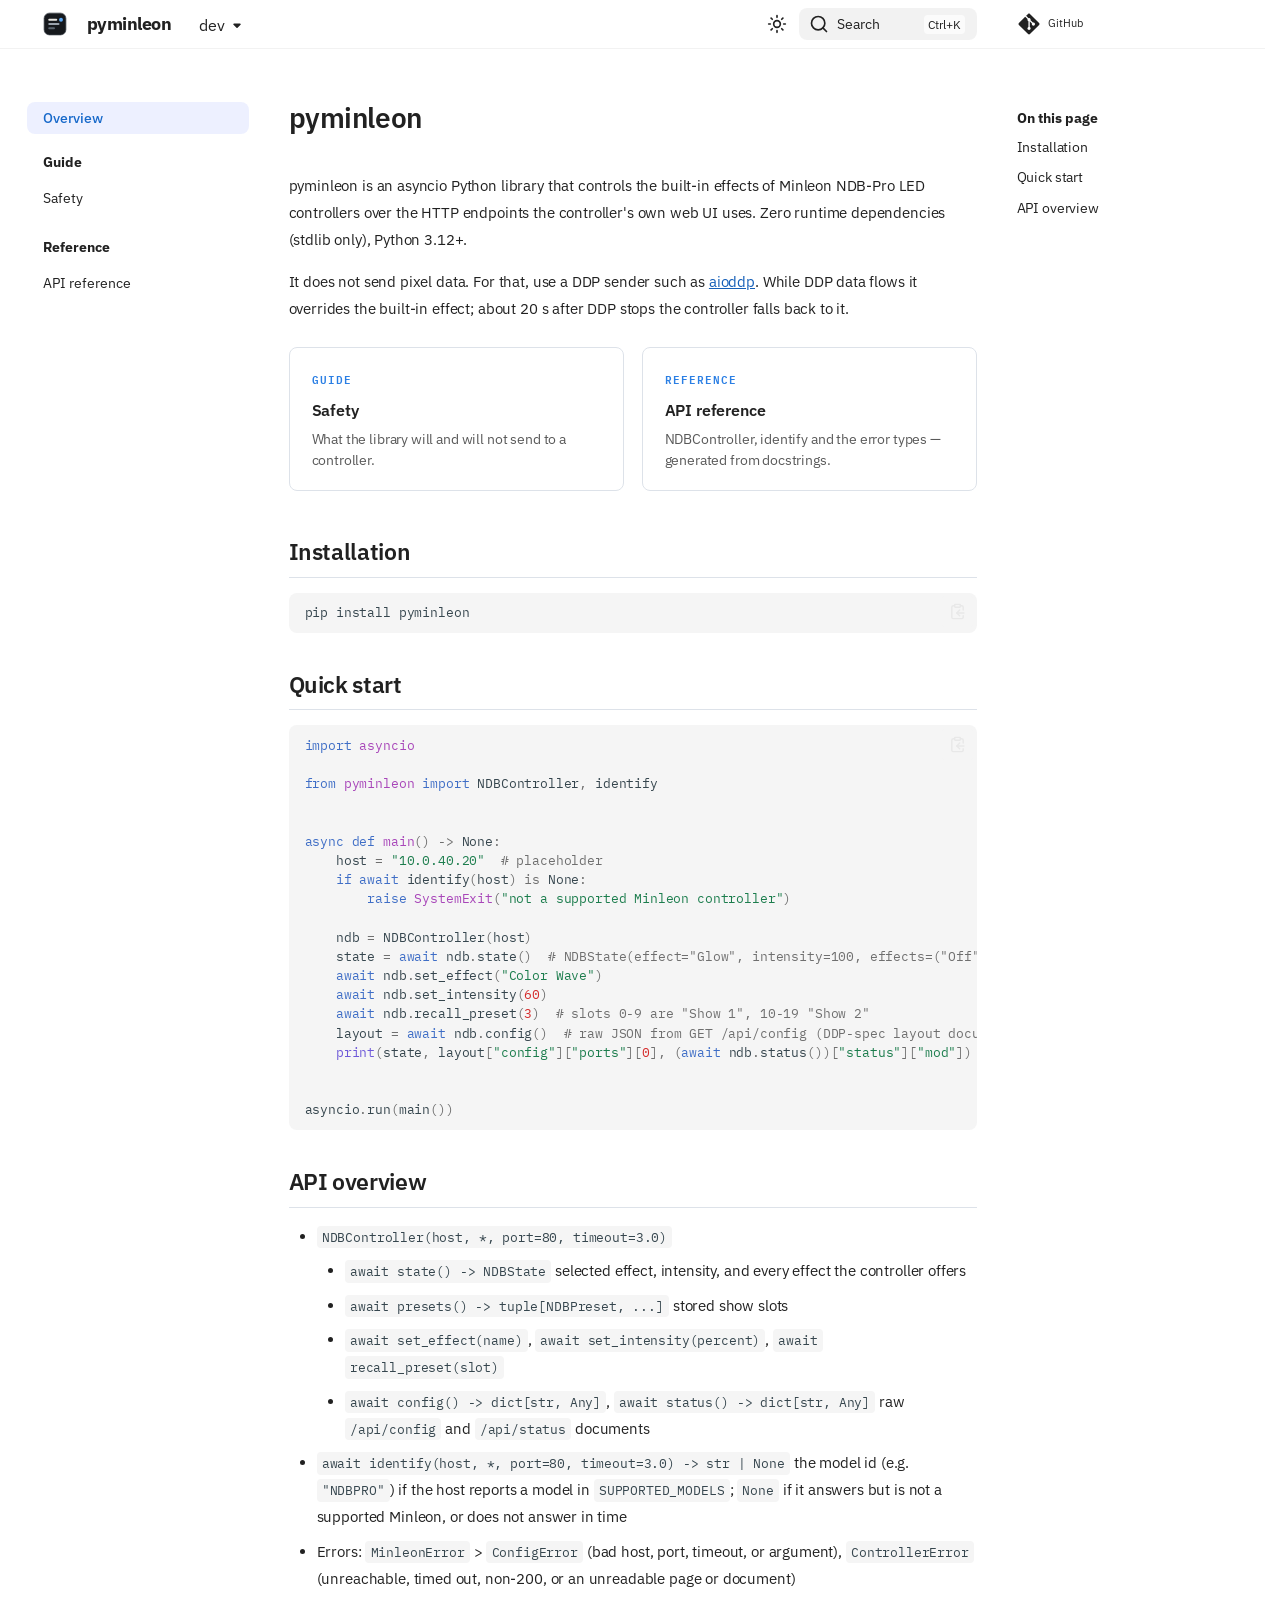
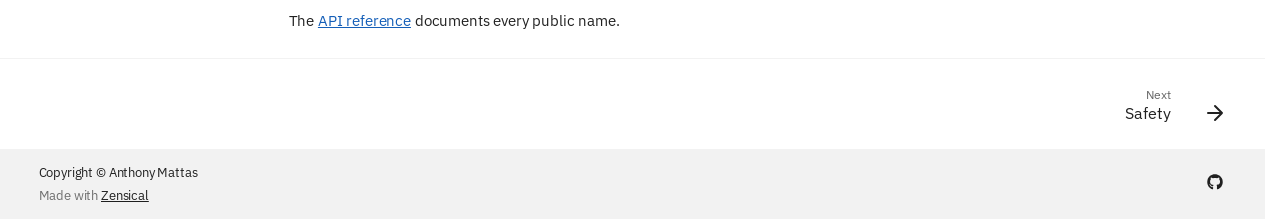
==== dev/index.html @ 01fb4b55 "Deployed e980dff to dev with Zensical 0.0.50 and mike 2.2.0+zensical-0.1.0" ====
<!doctype html>
<html lang="en" class="no-js">
  <head>
    
      <meta charset="utf-8">
      <meta name="viewport" content="width=device-width,initial-scale=1">
      
        <meta name="description" content="Asyncio control of Minleon NDB-Pro LED controllers built-in effects over HTTP">
      
      
        <meta name="author" content="Anthony Mattas">
      
      
        <link rel="canonical" href="https://amattas.github.io/pyminleon/dev/">
      
      
      
        <link rel="next" href="./guide/safety/">
      
      
        
      
      
      <link rel="icon" href="./assets/favicon.svg">
      <meta name="generator" content="zensical-0.0.50">
    
    
      
        <title>pyminleon - pyminleon</title>
      
    
    
      
        
      
      <link rel="stylesheet" href="./assets/stylesheets/modern/main.62c9b9cc.min.css">
      
        
          
        
        <link rel="stylesheet" href="./assets/stylesheets/modern/palette.dfe2e883.min.css">
      
      


    
    
      
    
    
      
    
    
      <link rel="stylesheet" href="./stylesheets/extra.css">
    
    <script>__md_scope=new URL(".",location),__md_scope.pathname.endsWith("/")||(__md_scope=new URL(__md_scope.pathname+"/",location)),__md_hash=e=>[...e].reduce(((e,t)=>(e<<5)-e+t.charCodeAt(0)),0),__md_get=(e,t=localStorage,_=__md_scope)=>JSON.parse(t.getItem(_.pathname+"."+e)),__md_set=(e,t,_=localStorage,a=__md_scope)=>{try{_.setItem(a.pathname+"."+e,JSON.stringify(t))}catch(e){}},document.documentElement.setAttribute("data-platform",navigator.platform)</script>
    
      

    
    
  </head>
  
  
    
    
      
    
    
    
    
    <body dir="ltr" data-md-color-scheme="default" data-md-color-primary="custom" data-md-color-accent="custom">
  
    
    <input class="md-toggle" data-md-toggle="drawer" type="checkbox" id="__drawer" autocomplete="off">
    <input class="md-toggle" data-md-toggle="search" type="checkbox" id="__search" autocomplete="off">
    <label class="md-overlay" for="__drawer" aria-label="Navigation"></label>
    <div data-md-component="skip">
      
        
        <a href="#pyminleon" class="md-skip">
          Skip to content
        </a>
      
    </div>
    <div data-md-component="announce">
      
    </div>
    
      <div data-md-color-scheme="default" data-md-component="outdated" hidden>
        
      </div>
    
    
      

  

<header class="md-header md-header--shadow" data-md-component="header">
  <nav class="md-header__inner md-grid" aria-label="Header">
    <a href="" title="pyminleon" class="md-header__button md-logo" aria-label="pyminleon" data-md-component="logo">
      
  <img src="./assets/logo.svg" alt="pyminleon">

    </a>
    <label class="md-header__button md-icon" for="__drawer" aria-label="Navigation">
      
      <svg xmlns="http://www.w3.org/2000/svg" fill="none" stroke="currentColor" stroke-linecap="round" stroke-linejoin="round" stroke-width="2" class="lucide lucide-menu" viewBox="0 0 24 24"><path d="M4 5h16M4 12h16M4 19h16"/></svg>
    </label>
    <div class="md-header__title" data-md-component="header-title">
      <div class="md-header__ellipsis">
        <div class="md-header__topic">
          <span class="md-ellipsis">
            pyminleon
          </span>
        </div>
        <div class="md-header__topic" data-md-component="header-topic">
          <span class="md-ellipsis">
            
              pyminleon
            
          </span>
        </div>
      </div>
    </div>
    
      
        <form class="md-header__option" data-md-component="palette">
  
    
    
    
    <input class="md-option" data-md-color-media="(prefers-color-scheme: light)" data-md-color-scheme="default" data-md-color-primary="custom" data-md-color-accent="custom"  aria-label="Switch to dark mode"  type="radio" name="__palette" id="__palette_0">
    
      <label class="md-header__button md-icon" title="Switch to dark mode" for="__palette_1" hidden>
        <svg xmlns="http://www.w3.org/2000/svg" fill="none" stroke="currentColor" stroke-linecap="round" stroke-linejoin="round" stroke-width="2" class="lucide lucide-sun" viewBox="0 0 24 24"><circle cx="12" cy="12" r="4"/><path d="M12 2v2M12 20v2M4.93 4.93l1.41 1.41M17.66 17.66l1.41 1.41M2 12h2M20 12h2M6.34 17.66l-1.41 1.41M19.07 4.93l-1.41 1.41"/></svg>
      </label>
    
  
    
    
    
    <input class="md-option" data-md-color-media="(prefers-color-scheme: dark)" data-md-color-scheme="slate" data-md-color-primary="custom" data-md-color-accent="custom"  aria-label="Switch to light mode"  type="radio" name="__palette" id="__palette_1">
    
      <label class="md-header__button md-icon" title="Switch to light mode" for="__palette_0" hidden>
        <svg xmlns="http://www.w3.org/2000/svg" fill="none" stroke="currentColor" stroke-linecap="round" stroke-linejoin="round" stroke-width="2" class="lucide lucide-moon" viewBox="0 0 24 24"><path d="M20.985 12.486a9 9 0 1 1-9.473-9.472c.405-.022.617.46.402.803a6 6 0 0 0 8.268 8.268c.344-.215.825-.004.803.401"/></svg>
      </label>
    
  
</form>
      
    
    
      <script>var palette=__md_get("__palette");if(palette&&palette.color){if("(prefers-color-scheme)"===palette.color.media){var media=matchMedia("(prefers-color-scheme: light)"),input=document.querySelector(media.matches?"[data-md-color-media='(prefers-color-scheme: light)']":"[data-md-color-media='(prefers-color-scheme: dark)']");palette.color.media=input.getAttribute("data-md-color-media"),palette.color.scheme=input.getAttribute("data-md-color-scheme"),palette.color.primary=input.getAttribute("data-md-color-primary"),palette.color.accent=input.getAttribute("data-md-color-accent")}for(var[key,value]of Object.entries(palette.color))document.body.setAttribute("data-md-color-"+key,value)}</script>
    
    
    
      
      
        <label class="md-header__button md-icon" for="__search" aria-label="Search">
          
          <svg xmlns="http://www.w3.org/2000/svg" fill="none" stroke="currentColor" stroke-linecap="round" stroke-linejoin="round" stroke-width="2" class="lucide lucide-search" viewBox="0 0 24 24"><path d="m21 21-4.34-4.34"/><circle cx="11" cy="11" r="8"/></svg>
        </label>
        <div class="md-search" data-md-component="search" role="dialog" aria-label="Search">
  <button type="button" class="md-search__button">
    Search
  </button>
</div>
      
    
    <div class="md-header__source">
      
        <a href="https://github.com/amattas/pyminleon" title="Go to repository" class="md-source" data-md-component="source">
  <div class="md-source__icon md-icon">
    
    <svg xmlns="http://www.w3.org/2000/svg" viewBox="0 0 448 512"><!--! Font Awesome Free 7.2.0 by @fontawesome - https://fontawesome.com License - https://fontawesome.com/license/free (Icons: CC BY 4.0, Fonts: SIL OFL 1.1, Code: MIT License) Copyright 2026 Fonticons, Inc.--><path fill="currentColor" d="M439.6 236.1 244 40.5c-5.4-5.5-12.8-8.5-20.4-8.5s-15 3-20.4 8.4L162.5 81l51.5 51.5c27.1-9.1 52.7 16.8 43.4 43.7l49.7 49.7c34.2-11.8 61.2 31 35.5 56.7-26.5 26.5-70.2-2.9-56-37.3L240.3 199v121.9c25.3 12.5 22.3 41.8 9.1 55-6.4 6.4-15.2 10.1-24.3 10.1s-17.8-3.6-24.3-10.1c-17.6-17.6-11.1-46.9 11.2-56v-123c-20.8-8.5-24.6-30.7-18.6-45L142.6 101 8.5 235.1C3 240.6 0 247.9 0 255.5s3 15 8.5 20.4l195.6 195.7c5.4 5.4 12.7 8.4 20.4 8.4s15-3 20.4-8.4l194.7-194.7c5.4-5.4 8.4-12.8 8.4-20.4s-3-15-8.4-20.4"/></svg>
  </div>
  <div class="md-source__repository">
    GitHub
  </div>
</a>
      
    </div>
  </nav>
  
</header>
    
    <div class="md-container" data-md-component="container">
      
      
        
          
        
      
      <main class="md-main" data-md-component="main">
        <div class="md-main__inner md-grid">
          
            
              
              <div class="md-sidebar md-sidebar--primary" data-md-component="sidebar" data-md-type="navigation" >
                <div class="md-sidebar__scrollwrap">
                  <div class="md-sidebar__inner">
                    



<nav class="md-nav md-nav--primary" aria-label="Navigation" data-md-level="0">
  <label class="md-nav__title" for="__drawer">
    <a href="" title="pyminleon" class="md-nav__button md-logo" aria-label="pyminleon" data-md-component="logo">
      
  <img src="./assets/logo.svg" alt="pyminleon">

    </a>
    pyminleon
  </label>
  
    <div class="md-nav__source">
      <a href="https://github.com/amattas/pyminleon" title="Go to repository" class="md-source" data-md-component="source">
  <div class="md-source__icon md-icon">
    
    <svg xmlns="http://www.w3.org/2000/svg" viewBox="0 0 448 512"><!--! Font Awesome Free 7.2.0 by @fontawesome - https://fontawesome.com License - https://fontawesome.com/license/free (Icons: CC BY 4.0, Fonts: SIL OFL 1.1, Code: MIT License) Copyright 2026 Fonticons, Inc.--><path fill="currentColor" d="M439.6 236.1 244 40.5c-5.4-5.5-12.8-8.5-20.4-8.5s-15 3-20.4 8.4L162.5 81l51.5 51.5c27.1-9.1 52.7 16.8 43.4 43.7l49.7 49.7c34.2-11.8 61.2 31 35.5 56.7-26.5 26.5-70.2-2.9-56-37.3L240.3 199v121.9c25.3 12.5 22.3 41.8 9.1 55-6.4 6.4-15.2 10.1-24.3 10.1s-17.8-3.6-24.3-10.1c-17.6-17.6-11.1-46.9 11.2-56v-123c-20.8-8.5-24.6-30.7-18.6-45L142.6 101 8.5 235.1C3 240.6 0 247.9 0 255.5s3 15 8.5 20.4l195.6 195.7c5.4 5.4 12.7 8.4 20.4 8.4s15-3 20.4-8.4l194.7-194.7c5.4-5.4 8.4-12.8 8.4-20.4s-3-15-8.4-20.4"/></svg>
  </div>
  <div class="md-source__repository">
    GitHub
  </div>
</a>
    </div>
  
  <ul class="md-nav__list" data-md-scrollfix>
    
      
      
  
  
    
  
  
  
    <li class="md-nav__item md-nav__item--active">
      
      
      
      
        
      
      
        <label class="md-nav__link md-nav__link--active" for="__toc">
          
  
  
  <span class="md-ellipsis">
    
  
  Overview

    
  </span>
  
  

          <span class="md-nav__icon md-icon"></span>
        </label>
      
      <a href="" class="md-nav__link md-nav__link--active">
        
  
  
  <span class="md-ellipsis">
    
  
  Overview

    
  </span>
  
  

      </a>
      
        


<nav class="md-nav md-nav--secondary" aria-label="On this page">
  
  
  
    
  
  
    <label class="md-nav__title" for="__toc">
      <span class="md-nav__icon md-icon"></span>
      On this page
    </label>
    <ul class="md-nav__list" data-md-component="toc" data-md-scrollfix>
      
        <li class="md-nav__item">
  <a href="#installation" class="md-nav__link">
    <span class="md-ellipsis">
      <span class="md-typeset">
        Installation
      </span>
    </span>
  </a>
  
</li>
      
        <li class="md-nav__item">
  <a href="#quick-start" class="md-nav__link">
    <span class="md-ellipsis">
      <span class="md-typeset">
        Quick start
      </span>
    </span>
  </a>
  
</li>
      
        <li class="md-nav__item">
  <a href="#api-overview" class="md-nav__link">
    <span class="md-ellipsis">
      <span class="md-typeset">
        API overview
      </span>
    </span>
  </a>
  
</li>
      
    </ul>
  
</nav>
      
    </li>
  

    
      
      
  
  
  
  
    
    
      
        
      
    
    
    
      
        
        
      
    
    
    <li class="md-nav__item md-nav__item--section md-nav__item--nested">
      
        
        
        <input class="md-nav__toggle md-toggle " type="checkbox" id="__nav_2" >
        
          
          <label class="md-nav__link" for="__nav_2" id="__nav_2_label" tabindex="">
            
  
  
  <span class="md-ellipsis">
    
  
  Guide

    
  </span>
  
  

            <span class="md-nav__icon md-icon"></span>
          </label>
        
        <nav class="md-nav" data-md-level="1" aria-labelledby="__nav_2_label" aria-expanded="false">
          <label class="md-nav__title" for="__nav_2">
            <span class="md-nav__icon md-icon"></span>
            
  
  Guide

          </label>
          <ul class="md-nav__list" data-md-scrollfix>
            
              
                
  
  
  
  
    <li class="md-nav__item">
      <a href="./guide/safety/" class="md-nav__link">
        
  
  
  <span class="md-ellipsis">
    
  
  Safety

    
  </span>
  
  

      </a>
    </li>
  

              
            
          </ul>
        </nav>
      
    </li>
  

    
      
      
  
  
  
  
    
    
      
        
      
    
    
    
      
        
        
      
    
    
    <li class="md-nav__item md-nav__item--section md-nav__item--nested">
      
        
        
        <input class="md-nav__toggle md-toggle " type="checkbox" id="__nav_3" >
        
          
          <label class="md-nav__link" for="__nav_3" id="__nav_3_label" tabindex="">
            
  
  
  <span class="md-ellipsis">
    
  
  Reference

    
  </span>
  
  

            <span class="md-nav__icon md-icon"></span>
          </label>
        
        <nav class="md-nav" data-md-level="1" aria-labelledby="__nav_3_label" aria-expanded="false">
          <label class="md-nav__title" for="__nav_3">
            <span class="md-nav__icon md-icon"></span>
            
  
  Reference

          </label>
          <ul class="md-nav__list" data-md-scrollfix>
            
              
                
  
  
  
  
    <li class="md-nav__item">
      <a href="./api/reference/" class="md-nav__link">
        
  
  
  <span class="md-ellipsis">
    
  
  API reference

    
  </span>
  
  

      </a>
    </li>
  

              
            
          </ul>
        </nav>
      
    </li>
  

    
  </ul>
</nav>
                  </div>
                </div>
              </div>
            
            
              
              <div class="md-sidebar md-sidebar--secondary" data-md-component="sidebar" data-md-type="toc" >
                <div class="md-sidebar__scrollwrap">
                  
                    
                    
                    
                      
                    
                    
                      <input class="md-nav__toggle md-toggle" type="checkbox" id="__toc">
                      <div class="md-sidebar-button__wrapper">
                        <label class="md-sidebar-button" for="__toc"></label>
                      </div>
                    
                  
                  <div class="md-sidebar__inner">
                    


<nav class="md-nav md-nav--secondary" aria-label="On this page">
  
  
  
    
  
  
    <label class="md-nav__title" for="__toc">
      <span class="md-nav__icon md-icon"></span>
      On this page
    </label>
    <ul class="md-nav__list" data-md-component="toc" data-md-scrollfix>
      
        <li class="md-nav__item">
  <a href="#installation" class="md-nav__link">
    <span class="md-ellipsis">
      <span class="md-typeset">
        Installation
      </span>
    </span>
  </a>
  
</li>
      
        <li class="md-nav__item">
  <a href="#quick-start" class="md-nav__link">
    <span class="md-ellipsis">
      <span class="md-typeset">
        Quick start
      </span>
    </span>
  </a>
  
</li>
      
        <li class="md-nav__item">
  <a href="#api-overview" class="md-nav__link">
    <span class="md-ellipsis">
      <span class="md-typeset">
        API overview
      </span>
    </span>
  </a>
  
</li>
      
    </ul>
  
</nav>
                  </div>
                </div>
              </div>
            
          
          
            <div class="md-content" data-md-component="content">
              
                



  


              
              <article class="md-content__inner md-typeset">
                
                  
  
  


<h1 id="pyminleon">pyminleon<a class="headerlink" href="#pyminleon" title="Permanent link">&para;</a></h1>
<p>pyminleon is an asyncio Python library that controls the built-in effects of
Minleon NDB-Pro LED controllers over the HTTP endpoints the controller's own web
UI uses. Zero runtime dependencies (stdlib only), Python 3.12+.</p>
<p>It does not send pixel data. For that, use a DDP sender such as
<a href="https://amattas.github.io/aioddp/">aioddp</a>. While DDP data flows it overrides the
built-in effect; about 20 s after DDP stops the controller falls back to it.</p>
<div class="pd-cards">
  <a class="pd-card" href="guide/safety/">
    <span class="pd-card-kicker">Guide</span>
    <span class="pd-card-title">Safety</span>
    <span class="pd-card-desc">What the library will and will not send to a controller.</span>
  </a>
  <a class="pd-card" href="api/reference/">
    <span class="pd-card-kicker">Reference</span>
    <span class="pd-card-title">API reference</span>
    <span class="pd-card-desc">NDBController, identify and the error types — generated from docstrings.</span>
  </a>
</div>

<h2 id="installation">Installation<a class="headerlink" href="#installation" title="Permanent link">&para;</a></h2>
<div class="language-bash highlight"><pre><span></span><code><span id="__span-0-1"><a id="__codelineno-0-1" name="__codelineno-0-1" href="#__codelineno-0-1"></a>pip<span class="w"> </span>install<span class="w"> </span>pyminleon
</span></code></pre></div>
<h2 id="quick-start">Quick start<a class="headerlink" href="#quick-start" title="Permanent link">&para;</a></h2>
<div class="language-python highlight"><pre><span></span><code><span id="__span-1-1"><a id="__codelineno-1-1" name="__codelineno-1-1" href="#__codelineno-1-1"></a><span class="kn">import</span><span class="w"> </span><span class="nn">asyncio</span>
</span><span id="__span-1-2"><a id="__codelineno-1-2" name="__codelineno-1-2" href="#__codelineno-1-2"></a>
</span><span id="__span-1-3"><a id="__codelineno-1-3" name="__codelineno-1-3" href="#__codelineno-1-3"></a><span class="kn">from</span><span class="w"> </span><span class="nn">pyminleon</span><span class="w"> </span><span class="kn">import</span> <span class="n">NDBController</span><span class="p">,</span> <span class="n">identify</span>
</span><span id="__span-1-4"><a id="__codelineno-1-4" name="__codelineno-1-4" href="#__codelineno-1-4"></a>
</span><span id="__span-1-5"><a id="__codelineno-1-5" name="__codelineno-1-5" href="#__codelineno-1-5"></a>
</span><span id="__span-1-6"><a id="__codelineno-1-6" name="__codelineno-1-6" href="#__codelineno-1-6"></a><span class="k">async</span> <span class="k">def</span><span class="w"> </span><span class="nf">main</span><span class="p">()</span> <span class="o">-&gt;</span> <span class="kc">None</span><span class="p">:</span>
</span><span id="__span-1-7"><a id="__codelineno-1-7" name="__codelineno-1-7" href="#__codelineno-1-7"></a>    <span class="n">host</span> <span class="o">=</span> <span class="s2">"10.0.40.20"</span>  <span class="c1"># placeholder</span>
</span><span id="__span-1-8"><a id="__codelineno-1-8" name="__codelineno-1-8" href="#__codelineno-1-8"></a>    <span class="k">if</span> <span class="k">await</span> <span class="n">identify</span><span class="p">(</span><span class="n">host</span><span class="p">)</span> <span class="ow">is</span> <span class="kc">None</span><span class="p">:</span>
</span><span id="__span-1-9"><a id="__codelineno-1-9" name="__codelineno-1-9" href="#__codelineno-1-9"></a>        <span class="k">raise</span> <span class="ne">SystemExit</span><span class="p">(</span><span class="s2">"not a supported Minleon controller"</span><span class="p">)</span>
</span><span id="__span-1-10"><a id="__codelineno-1-10" name="__codelineno-1-10" href="#__codelineno-1-10"></a>
</span><span id="__span-1-11"><a id="__codelineno-1-11" name="__codelineno-1-11" href="#__codelineno-1-11"></a>    <span class="n">ndb</span> <span class="o">=</span> <span class="n">NDBController</span><span class="p">(</span><span class="n">host</span><span class="p">)</span>
</span><span id="__span-1-12"><a id="__codelineno-1-12" name="__codelineno-1-12" href="#__codelineno-1-12"></a>    <span class="n">state</span> <span class="o">=</span> <span class="k">await</span> <span class="n">ndb</span><span class="o">.</span><span class="n">state</span><span class="p">()</span>  <span class="c1"># NDBState(effect="Glow", intensity=100, effects=("Off", ..., "Worms"))</span>
</span><span id="__span-1-13"><a id="__codelineno-1-13" name="__codelineno-1-13" href="#__codelineno-1-13"></a>    <span class="k">await</span> <span class="n">ndb</span><span class="o">.</span><span class="n">set_effect</span><span class="p">(</span><span class="s2">"Color Wave"</span><span class="p">)</span>
</span><span id="__span-1-14"><a id="__codelineno-1-14" name="__codelineno-1-14" href="#__codelineno-1-14"></a>    <span class="k">await</span> <span class="n">ndb</span><span class="o">.</span><span class="n">set_intensity</span><span class="p">(</span><span class="mi">60</span><span class="p">)</span>
</span><span id="__span-1-15"><a id="__codelineno-1-15" name="__codelineno-1-15" href="#__codelineno-1-15"></a>    <span class="k">await</span> <span class="n">ndb</span><span class="o">.</span><span class="n">recall_preset</span><span class="p">(</span><span class="mi">3</span><span class="p">)</span>  <span class="c1"># slots 0-9 are "Show 1", 10-19 "Show 2"</span>
</span><span id="__span-1-16"><a id="__codelineno-1-16" name="__codelineno-1-16" href="#__codelineno-1-16"></a>    <span class="n">layout</span> <span class="o">=</span> <span class="k">await</span> <span class="n">ndb</span><span class="o">.</span><span class="n">config</span><span class="p">()</span>  <span class="c1"># raw JSON from GET /api/config (DDP-spec layout document)</span>
</span><span id="__span-1-17"><a id="__codelineno-1-17" name="__codelineno-1-17" href="#__codelineno-1-17"></a>    <span class="nb">print</span><span class="p">(</span><span class="n">state</span><span class="p">,</span> <span class="n">layout</span><span class="p">[</span><span class="s2">"config"</span><span class="p">][</span><span class="s2">"ports"</span><span class="p">][</span><span class="mi">0</span><span class="p">],</span> <span class="p">(</span><span class="k">await</span> <span class="n">ndb</span><span class="o">.</span><span class="n">status</span><span class="p">())[</span><span class="s2">"status"</span><span class="p">][</span><span class="s2">"mod"</span><span class="p">])</span>
</span><span id="__span-1-18"><a id="__codelineno-1-18" name="__codelineno-1-18" href="#__codelineno-1-18"></a>
</span><span id="__span-1-19"><a id="__codelineno-1-19" name="__codelineno-1-19" href="#__codelineno-1-19"></a>
</span><span id="__span-1-20"><a id="__codelineno-1-20" name="__codelineno-1-20" href="#__codelineno-1-20"></a><span class="n">asyncio</span><span class="o">.</span><span class="n">run</span><span class="p">(</span><span class="n">main</span><span class="p">())</span>
</span></code></pre></div>
<h2 id="api-overview">API overview<a class="headerlink" href="#api-overview" title="Permanent link">&para;</a></h2>
<ul>
<li><code>NDBController(host, *, port=80, timeout=3.0)</code><ul>
<li><code>await state() -&gt; NDBState</code> selected effect, intensity, and every effect the controller offers</li>
<li><code>await presets() -&gt; tuple[NDBPreset, ...]</code> stored show slots</li>
<li><code>await set_effect(name)</code>, <code>await set_intensity(percent)</code>, <code>await recall_preset(slot)</code></li>
<li><code>await config() -&gt; dict[str, Any]</code>, <code>await status() -&gt; dict[str, Any]</code> raw <code>/api/config</code> and <code>/api/status</code> documents</li>
</ul>
</li>
<li><code>await identify(host, *, port=80, timeout=3.0) -&gt; str | None</code> the model id (e.g. <code>"NDBPRO"</code>) if the host reports a
  model in <code>SUPPORTED_MODELS</code>; <code>None</code> if it answers but is not a supported Minleon, or does not answer in time</li>
<li>Errors: <code>MinleonError</code> &gt; <code>ConfigError</code> (bad host, port, timeout, or argument), <code>ControllerError</code> (unreachable,
  timed out, non-200, or an unreadable page or document)</li>
</ul>
<p>The <a href="api/reference/">API reference</a> documents every public name.</p>














                
              </article>
            </div>
          
          
<script>var target=document.getElementById(location.hash.slice(1));target&&target.name&&(target.checked=target.name.startsWith("__tabbed_"))</script>
        </div>
        
          <button type="button" class="md-top md-icon" data-md-component="top" hidden>
  
  <svg xmlns="http://www.w3.org/2000/svg" fill="none" stroke="currentColor" stroke-linecap="round" stroke-linejoin="round" stroke-width="2" class="lucide lucide-circle-arrow-up" viewBox="0 0 24 24"><circle cx="12" cy="12" r="10"/><path d="m16 12-4-4-4 4M12 16V8"/></svg>
  Back to top
</button>
        
      </main>
      
        <footer class="md-footer">
  
    
      
      <nav class="md-footer__inner md-grid" aria-label="Footer" >
        
        
          
          <a href="./guide/safety/" class="md-footer__link md-footer__link--next" aria-label="Next: Safety">
            <div class="md-footer__title">
              <span class="md-footer__direction">
                Next
              </span>
              <div class="md-ellipsis">
                Safety
              </div>
            </div>
            <div class="md-footer__button md-icon">
              
              <svg xmlns="http://www.w3.org/2000/svg" fill="none" stroke="currentColor" stroke-linecap="round" stroke-linejoin="round" stroke-width="2" class="lucide lucide-arrow-right" viewBox="0 0 24 24"><path d="M5 12h14M12 5l7 7-7 7"/></svg>
            </div>
          </a>
        
      </nav>
    
  
  <div class="md-footer-meta md-typeset">
    <div class="md-footer-meta__inner md-grid">
      <div class="md-copyright">
  
    <div class="md-copyright__highlight">
      Copyright &copy; Anthony Mattas
    </div>
  
  
    Made with
    <a href="https://zensical.org/" target="_blank" rel="noopener">
      Zensical
    </a>
  
</div>
      
        
<div class="md-social">
  
    
    
    
    
      
      
    
    <a href="https://github.com/amattas/pyminleon" target="_blank" rel="noopener" title="github.com" class="md-social__link">
      <svg xmlns="http://www.w3.org/2000/svg" viewBox="0 0 512 512"><!--! Font Awesome Free 7.2.0 by @fontawesome - https://fontawesome.com License - https://fontawesome.com/license/free (Icons: CC BY 4.0, Fonts: SIL OFL 1.1, Code: MIT License) Copyright 2026 Fonticons, Inc.--><path fill="currentColor" d="M173.9 397.4c0 2-2.3 3.6-5.2 3.6-3.3.3-5.6-1.3-5.6-3.6 0-2 2.3-3.6 5.2-3.6 3-.3 5.6 1.3 5.6 3.6m-31.1-4.5c-.7 2 1.3 4.3 4.3 4.9 2.6 1 5.6 0 6.2-2s-1.3-4.3-4.3-5.2c-2.6-.7-5.5.3-6.2 2.3m44.2-1.7c-2.9.7-4.9 2.6-4.6 4.9.3 2 2.9 3.3 5.9 2.6 2.9-.7 4.9-2.6 4.6-4.6-.3-1.9-3-3.2-5.9-2.9M252.8 8C114.1 8 8 113.3 8 252c0 110.9 69.8 205.8 169.5 239.2 12.8 2.3 17.3-5.6 17.3-12.1 0-6.2-.3-40.4-.3-61.4 0 0-70 15-84.7-29.8 0 0-11.4-29.1-27.8-36.6 0 0-22.9-15.7 1.6-15.4 0 0 24.9 2 38.6 25.8 21.9 38.6 58.6 27.5 72.9 20.9 2.3-16 8.8-27.1 16-33.7-55.9-6.2-112.3-14.3-112.3-110.5 0-27.5 7.6-41.3 23.6-58.9-2.6-6.5-11.1-33.3 2.6-67.9 20.9-6.5 69 27 69 27 20-5.6 41.5-8.5 62.8-8.5s42.8 2.9 62.8 8.5c0 0 48.1-33.6 69-27 13.7 34.7 5.2 61.4 2.6 67.9 16 17.7 25.8 31.5 25.8 58.9 0 96.5-58.9 104.2-114.8 110.5 9.2 7.9 17 22.9 17 46.4 0 33.7-.3 75.4-.3 83.6 0 6.5 4.6 14.4 17.3 12.1C436.2 457.8 504 362.9 504 252 504 113.3 391.5 8 252.8 8M105.2 352.9c-1.3 1-1 3.3.7 5.2 1.6 1.6 3.9 2.3 5.2 1 1.3-1 1-3.3-.7-5.2-1.6-1.6-3.9-2.3-5.2-1m-10.8-8.1c-.7 1.3.3 2.9 2.3 3.9 1.6 1 3.6.7 4.3-.7.7-1.3-.3-2.9-2.3-3.9-2-.6-3.6-.3-4.3.7m32.4 35.6c-1.6 1.3-1 4.3 1.3 6.2 2.3 2.3 5.2 2.6 6.5 1 1.3-1.3.7-4.3-1.3-6.2-2.2-2.3-5.2-2.6-6.5-1m-11.4-14.7c-1.6 1-1.6 3.6 0 5.9s4.3 3.3 5.6 2.3c1.6-1.3 1.6-3.9 0-6.2-1.4-2.3-4-3.3-5.6-2"/></svg>
    </a>
  
</div>
      
    </div>
  </div>
</footer>
      
    </div>
    <div class="md-dialog" data-md-component="dialog">
      <div class="md-dialog__inner md-typeset"></div>
    </div>
    
    
    
      
      
      <script id="__config" type="application/json">{"annotate":null,"base":".","features":["content.code.annotate","content.code.copy","content.footnote.tooltips","content.tooltips","navigation.footer","navigation.indexes","navigation.instant","navigation.instant.prefetch","navigation.path","navigation.sections","navigation.top","navigation.tracking","search.highlight"],"search":"./assets/javascripts/workers/search.b6b7e04f.min.js","tags":null,"translations":{"clipboard.copied":"Copied to clipboard","clipboard.copy":"Copy to clipboard","search.result.more.one":"1 more on this page","search.result.more.other":"# more on this page","search.result.none":"No matching documents","search.result.one":"1 matching document","search.result.other":"# matching documents","search.result.placeholder":"Type to start searching","search.result.term.missing":"Missing","select.version":"Select version"},"version":{"alias":true,"default":"latest","provider":"mike"}}</script>
    
    
      <script src="./assets/javascripts/bundle.d7f30b55.min.js"></script>
      
    
  </body>
</html>
---- dev/assets/stylesheets/modern/main.62c9b9cc.min.css ----
@charset "UTF-8";html{-webkit-text-size-adjust:none;-moz-text-size-adjust:none;text-size-adjust:none;box-sizing:border-box}*,:after,:before{box-sizing:inherit}@media (prefers-reduced-motion){*,:after,:before{transition:none!important}}body{margin:0}a,button,input,label{-webkit-tap-highlight-color:transparent}a{color:inherit;text-decoration:none}hr{border:0;box-sizing:initial;display:block;height:.05rem;overflow:visible;padding:0}small{font-size:80%}sub,sup{line-height:1em}img{border-style:none}table{border-collapse:initial;border-spacing:0}td,th{font-weight:400;vertical-align:top}button{background:#0000;border:0;font-family:inherit;font-size:inherit;margin:0;padding:0}input{border:0;outline:none}:root{--md-primary-fg-color:#4051b5;--md-primary-fg-color--light:#5d6cc0;--md-primary-fg-color--dark:#303fa1;--md-primary-bg-color:#fff;--md-primary-bg-color--light:#ffffffb3;--md-accent-fg-color:#526cfe;--md-accent-fg-color--transparent:#526cfe1a;--md-accent-bg-color:#fff;--md-accent-bg-color--light:#ffffffb3}[data-md-color-scheme=default]{color-scheme:light}[data-md-color-scheme=default] img[src$="#gh-dark-mode-only"],[data-md-color-scheme=default] img[src$="#only-dark"]{display:none}:root,[data-md-color-scheme=default]{--md-hue:225deg;--md-default-fg-color:#000000de;--md-default-fg-color--light:#0000008c;--md-default-fg-color--lighter:#00000052;--md-default-fg-color--lightest:#0000000d;--md-default-bg-color:#fff;--md-default-bg-color--light:#ffffffb3;--md-default-bg-color--lighter:#ffffff4d;--md-default-bg-color--lightest:#ffffff1f;--md-code-fg-color:#36464e;--md-code-bg-color:#f5f5f5;--md-code-bg-color--light:#f5f5f5b3;--md-code-bg-color--lighter:#f5f5f54d;--md-code-hl-color:#4287ff;--md-code-hl-color--light:#4287ff1a;--md-code-hl-number-color:#d52a2a;--md-code-hl-special-color:#db1457;--md-code-hl-function-color:#a846b9;--md-code-hl-constant-color:#6e59d9;--md-code-hl-keyword-color:#3f6ec6;--md-code-hl-string-color:#1c7d4d;--md-code-hl-name-color:var(--md-code-fg-color);--md-code-hl-operator-color:var(--md-default-fg-color--light);--md-code-hl-punctuation-color:var(--md-default-fg-color--light);--md-code-hl-comment-color:var(--md-default-fg-color--light);--md-code-hl-generic-color:var(--md-default-fg-color--light);--md-code-hl-variable-color:var(--md-default-fg-color--light);--md-typeset-color:var(--md-default-fg-color);--md-typeset-a-color:var(--md-primary-fg-color);--md-typeset-del-color:#f5503d26;--md-typeset-ins-color:#0bd57026;--md-typeset-kbd-color:#fafafa;--md-typeset-kbd-accent-color:#fff;--md-typeset-kbd-border-color:#b8b8b8;--md-typeset-mark-color:#ffff0080;--md-typeset-table-color:#0000001f;--md-typeset-table-color--light:rgba(0,0,0,.035);--md-admonition-fg-color:var(--md-default-fg-color);--md-admonition-bg-color:var(--md-default-bg-color);--md-warning-fg-color:#000000de;--md-warning-bg-color:#ff9;--md-shadow-z1:0 0.2rem 0.5rem #0000000d,0 0 0.05rem #0000001a;--md-shadow-z2:0 0.2rem 0.5rem #0000001a,0 0 0.05rem #00000040;--md-shadow-z3:0 0.2rem 0.5rem #0003,0 0 0.05rem #00000059;--color-foreground:0 0 0;--color-background:255 255 255;--color-background-subtle:240 240 240;--color-backdrop:255 255 255}.md-icon svg{fill:currentcolor;display:block;height:1.2rem;width:1.2rem}.md-icon svg.lucide{fill:#0000;stroke:currentcolor}body{-webkit-font-smoothing:antialiased;-moz-osx-font-smoothing:grayscale;--md-text-font-family:var(--md-text-font,_),-apple-system,BlinkMacSystemFont,Helvetica,Arial,sans-serif;--md-code-font-family:var(--md-code-font,_),SFMono-Regular,Consolas,Menlo,monospace}aside,body,input{font-feature-settings:"kern","liga";color:var(--md-typeset-color);font-family:var(--md-text-font-family)}code,kbd,pre{font-feature-settings:"kern";font-family:var(--md-code-font-family)}:root{--md-typeset-table-sort-icon:url('data:image/svg+xml;charset=utf-8,<svg xmlns="http://www.w3.org/2000/svg" fill="none" stroke="currentColor" stroke-linecap="round" stroke-linejoin="round" stroke-width="2" class="lucide lucide-arrow-down-up" viewBox="0 0 24 24"><path d="m3 16 4 4 4-4m-4 4V4m14 4-4-4-4 4m4-4v16"/></svg>');--md-typeset-table-sort-icon--asc:url('data:image/svg+xml;charset=utf-8,<svg xmlns="http://www.w3.org/2000/svg" fill="none" stroke="currentColor" stroke-linecap="round" stroke-linejoin="round" stroke-width="2" class="lucide lucide-arrow-down-narrow-wide" viewBox="0 0 24 24"><path d="m3 16 4 4 4-4m-4 4V4m4 0h4m-4 4h7m-7 4h10"/></svg>');--md-typeset-table-sort-icon--desc:url('data:image/svg+xml;charset=utf-8,<svg xmlns="http://www.w3.org/2000/svg" fill="none" stroke="currentColor" stroke-linecap="round" stroke-linejoin="round" stroke-width="2" class="lucide lucide-arrow-up-narrow-wide" viewBox="0 0 24 24"><path d="m3 8 4-4 4 4M7 4v16m4-8h4m-4 4h7m-7 4h10"/></svg>');--md-typeset-preview-icon:url('data:image/svg+xml;charset=utf-8,<svg xmlns="http://www.w3.org/2000/svg" fill="none" stroke="currentColor" stroke-linecap="round" stroke-linejoin="round" stroke-width="2" class="lucide lucide-mouse-pointer-2" viewBox="0 0 24 24"><path d="M4.037 4.688a.495.495 0 0 1 .651-.651l16 6.5a.5.5 0 0 1-.063.947l-6.124 1.58a2 2 0 0 0-1.438 1.435l-1.579 6.126a.5.5 0 0 1-.947.063z"/></svg>')}.md-typeset{-webkit-print-color-adjust:exact;color-adjust:exact;font-size:.75rem;letter-spacing:-.01em;line-height:1.8;overflow-wrap:break-word}@media print{.md-typeset{font-size:.68rem}}.md-typeset blockquote,.md-typeset dl,.md-typeset figure,.md-typeset ol,.md-typeset pre,.md-typeset ul{margin-bottom:1em;margin-top:1em}.md-typeset h1{color:var(--md-default-fg-color);font-size:1.875em;line-height:1.3;margin:0 0 1.25em}.md-typeset h1,.md-typeset h2{font-weight:700;letter-spacing:-.025em}.md-typeset h2{font-size:1.5em;line-height:1.4;margin:1.6em 0 .64em}.md-typeset h3{font-size:1.25em;font-weight:700;letter-spacing:-.01em;line-height:1.5;margin:1.6em 0 .8em}.md-typeset h2+h3{margin-top:.8em}.md-typeset h4{font-weight:700;letter-spacing:-.01em;margin:1em 0}.md-typeset h5,.md-typeset h6{color:var(--md-default-fg-color--light);font-size:.8em;font-weight:700;letter-spacing:-.01em;margin:1.25em 0}.md-typeset h5{text-transform:uppercase}.md-typeset h5 code{text-transform:none}.md-typeset hr{border-bottom:.05rem solid var(--md-default-fg-color--lightest);display:flow-root;margin:1.5em 0}.md-typeset a{color:var(--md-typeset-a-color);text-decoration:underline;word-break:break-word}.md-typeset a,.md-typeset a:before{transition:color 125ms}.md-typeset a:focus,.md-typeset a:hover{color:var(--md-accent-fg-color)}.md-typeset a:focus code,.md-typeset a:hover code{background-color:var(--md-accent-fg-color--transparent);color:var(--md-accent-fg-color)}.md-typeset a code{color:var(--md-typeset-a-color)}.md-typeset a.focus-visible{outline-color:var(--md-accent-fg-color);outline-offset:.2rem}.md-typeset code,.md-typeset kbd,.md-typeset pre{color:var(--md-code-fg-color);direction:ltr;font-variant-ligatures:none;transition:background-color 125ms}@media print{.md-typeset code,.md-typeset kbd,.md-typeset pre{white-space:pre-wrap}}.md-typeset code{background-color:var(--md-code-bg-color);border-radius:.2rem;-webkit-box-decoration-break:clone;box-decoration-break:clone;font-size:.8533333333em;padding:.2em .4em;transition:color 125ms,background-color 125ms;word-break:break-word}.md-typeset code:not(.focus-visible){-webkit-tap-highlight-color:transparent;outline:none}.md-typeset pre{display:flow-root;line-height:1.5;position:relative}.md-typeset pre>code{border-radius:.4rem;-webkit-box-decoration-break:slice;box-decoration-break:slice;box-shadow:none;display:block;margin:0;outline-color:var(--md-accent-fg-color);overflow:auto;padding:.8203125em 1.25em;scrollbar-color:var(--md-default-fg-color--lighter) #0000;scrollbar-width:thin;touch-action:auto;word-break:normal}.md-typeset pre>code:hover{scrollbar-color:var(--md-accent-fg-color) #0000}.md-typeset pre>code::-webkit-scrollbar{height:.2rem;width:.2rem}.md-typeset pre>code::-webkit-scrollbar-thumb{background-color:var(--md-default-fg-color--lighter)}.md-typeset pre>code::-webkit-scrollbar-thumb:hover{background-color:var(--md-accent-fg-color)}.md-typeset kbd{border-radius:.2rem;box-shadow:0 0 0 .05rem var(--md-typeset-kbd-border-color),0 .15rem 0 var(--md-typeset-kbd-border-color);color:var(--md-default-fg-color);display:inline-block;font-size:.75em;padding:0 .6666666667em;vertical-align:text-top;word-break:break-word}.md-typeset mark{background-color:var(--md-typeset-mark-color);-webkit-box-decoration-break:clone;box-decoration-break:clone;color:inherit;word-break:break-word}.md-typeset abbr{border-bottom:.05rem dotted var(--md-default-fg-color--light);cursor:help;text-decoration:none}.md-typeset [data-preview]{position:relative}[dir=ltr] .md-typeset [data-preview]:after{margin-left:.125em}[dir=rtl] .md-typeset [data-preview]:after{margin-right:.125em}.md-typeset [data-preview]:after{background-color:currentcolor;content:"";display:inline-block;height:.8em;-webkit-mask-image:var(--md-typeset-preview-icon);mask-image:var(--md-typeset-preview-icon);-webkit-mask-repeat:no-repeat;mask-repeat:no-repeat;-webkit-mask-size:contain;mask-size:contain;transition:background-color 125ms;vertical-align:text-top;width:.8em}.md-typeset small{opacity:.75}[dir=ltr] .md-typeset sub,[dir=ltr] .md-typeset sup{margin-left:.078125em}[dir=rtl] .md-typeset sub,[dir=rtl] .md-typeset sup{margin-right:.078125em}[dir=ltr] .md-typeset blockquote{padding-left:.6rem}[dir=rtl] .md-typeset blockquote{padding-right:.6rem}[dir=ltr] .md-typeset blockquote{border-left:.2rem solid var(--md-default-fg-color--lighter)}[dir=rtl] .md-typeset blockquote{border-right:.2rem solid var(--md-default-fg-color--lighter)}.md-typeset blockquote{color:var(--md-default-fg-color--light);margin-left:0;margin-right:0}.md-typeset ul{list-style-type:disc}.md-typeset ul[type]{list-style-type:revert-layer}[dir=ltr] .md-typeset ol,[dir=ltr] .md-typeset ul{margin-left:.625em}[dir=rtl] .md-typeset ol,[dir=rtl] .md-typeset ul{margin-right:.625em}.md-typeset ol,.md-typeset ul{padding:0}.md-typeset ol:not([hidden]),.md-typeset ul:not([hidden]){display:flow-root}.md-typeset ol ol,.md-typeset ul ol{list-style-type:lower-alpha}.md-typeset ol ol ol,.md-typeset ul ol ol{list-style-type:lower-roman}.md-typeset ol ol ol ol,.md-typeset ul ol ol ol{list-style-type:upper-alpha}.md-typeset ol ol ol ol ol,.md-typeset ul ol ol ol ol{list-style-type:upper-roman}.md-typeset ol[type],.md-typeset ul[type]{list-style-type:revert-layer}[dir=ltr] .md-typeset ol li,[dir=ltr] .md-typeset ul li{margin-left:1.25em}[dir=rtl] .md-typeset ol li,[dir=rtl] .md-typeset ul li{margin-right:1.25em}.md-typeset ol li,.md-typeset ul li{margin-bottom:.5em}.md-typeset ol li blockquote,.md-typeset ol li p,.md-typeset ul li blockquote,.md-typeset ul li p{margin:.5em 0}.md-typeset ol li:last-child,.md-typeset ul li:last-child{margin-bottom:0}[dir=ltr] .md-typeset ol li ol,[dir=ltr] .md-typeset ol li ul,[dir=ltr] .md-typeset ul li ol,[dir=ltr] .md-typeset ul li ul{margin-left:.625em}[dir=rtl] .md-typeset ol li ol,[dir=rtl] .md-typeset ol li ul,[dir=rtl] .md-typeset ul li ol,[dir=rtl] .md-typeset ul li ul{margin-right:.625em}.md-typeset ol li ol,.md-typeset ol li ul,.md-typeset ul li ol,.md-typeset ul li ul{margin-bottom:.5em;margin-top:.5em}[dir=ltr] .md-typeset dd{margin-left:1.875em}[dir=rtl] .md-typeset dd{margin-right:1.875em}.md-typeset dd{margin-bottom:1.5em;margin-top:1em}.md-typeset img,.md-typeset svg,.md-typeset video{height:auto;max-width:100%}.md-typeset img[align=left]{margin:1em 1em 1em 0}.md-typeset img[align=right]{margin:1em 0 1em 1em}.md-typeset img[align]:only-child{margin-top:0}.md-typeset figure{display:flow-root;margin:1em auto;max-width:100%;text-align:center;width:fit-content}.md-typeset figure img{display:block;margin:0 auto}.md-typeset figcaption{font-style:italic;margin:1em auto;max-width:24rem}.md-typeset iframe{max-width:100%}.md-typeset table:not([class]){background-color:var(--md-default-bg-color);border:.05rem solid var(--md-typeset-table-color);border-radius:.1rem;display:inline-block;font-size:.64rem;max-width:100%;overflow:auto;touch-action:auto}@media print{.md-typeset table:not([class]){display:table}}.md-typeset table:not([class])+*{margin-top:1.5em}.md-typeset table:not([class]) td>:first-child,.md-typeset table:not([class]) th>:first-child{margin-top:0}.md-typeset table:not([class]) td>:last-child,.md-typeset table:not([class]) th>:last-child{margin-bottom:0}.md-typeset table:not([class]) td:not([align]),.md-typeset table:not([class]) th:not([align]){text-align:left}[dir=rtl] .md-typeset table:not([class]) td:not([align]),[dir=rtl] .md-typeset table:not([class]) th:not([align]){text-align:right}.md-typeset table:not([class]) th{font-weight:700;min-width:5rem;padding:.9375em 1.25em;vertical-align:top}.md-typeset table:not([class]) td{border-top:.05rem solid var(--md-typeset-table-color);padding:.9375em 1.25em;vertical-align:top}.md-typeset table:not([class]) tbody tr{transition:background-color 125ms}.md-typeset table:not([class]) tbody tr:hover{background-color:var(--md-typeset-table-color--light);box-shadow:0 .05rem 0 var(--md-default-bg-color) inset}.md-typeset table:not([class]) a{word-break:normal}.md-typeset table th[role=columnheader]{cursor:pointer}[dir=ltr] .md-typeset table th[role=columnheader]:after{margin-left:.5em}[dir=rtl] .md-typeset table th[role=columnheader]:after{margin-right:.5em}.md-typeset table th[role=columnheader]:after{content:"";display:inline-block;height:1.2em;-webkit-mask-image:var(--md-typeset-table-sort-icon);mask-image:var(--md-typeset-table-sort-icon);-webkit-mask-repeat:no-repeat;mask-repeat:no-repeat;-webkit-mask-size:contain;mask-size:contain;transition:background-color 125ms;vertical-align:text-bottom;width:1.2em}.md-typeset table th[role=columnheader]:hover:after{background-color:var(--md-default-fg-color--lighter)}.md-typeset table th[role=columnheader][aria-sort=ascending]:after{background-color:var(--md-default-fg-color--light);-webkit-mask-image:var(--md-typeset-table-sort-icon--asc);mask-image:var(--md-typeset-table-sort-icon--asc)}.md-typeset table th[role=columnheader][aria-sort=descending]:after{background-color:var(--md-default-fg-color--light);-webkit-mask-image:var(--md-typeset-table-sort-icon--desc);mask-image:var(--md-typeset-table-sort-icon--desc)}.md-typeset__scrollwrap{margin:1em -.8rem;overflow-x:auto;touch-action:auto}.md-typeset__table{display:inline-block;margin-bottom:.5em;padding:0 .8rem}@media print{.md-typeset__table{display:block}}html .md-typeset__table table{display:table;margin:0;overflow:hidden;width:100%}@media screen and (max-width:44.984375em){.md-content__inner>pre{margin:1em -.8rem}.md-content__inner>pre code{border-radius:0}}.md-banner{background-color:var(--md-accent-fg-color--transparent);color:var(--md-default-fg-color);overflow:auto}@media print{.md-banner{display:none}}.md-banner--warning{background-color:var(--md-warning-bg-color);color:var(--md-warning-fg-color)}.md-banner__inner{font-size:.7rem;margin:.6rem auto;padding:0 .8rem}[dir=ltr] .md-banner__button{float:right}[dir=rtl] .md-banner__button{float:left}.md-banner__button{color:inherit;cursor:pointer;transition:opacity .25s}.no-js .md-banner__button{display:none}.md-banner__button:hover{opacity:.7}html{scrollbar-gutter:stable;font-size:125%;height:100%;overflow-x:hidden}@media screen and (min-width:100em){html{font-size:137.5%}}@media screen and (min-width:125em){html{font-size:150%}}body{background-color:var(--md-default-bg-color);display:flex;flex-direction:column;font-size:.5rem;min-height:100%;position:relative;width:100%}@media print{body{display:block}}@media screen and (max-width:59.984375em){body[data-md-scrolllock]{position:fixed}}.md-grid{margin-left:auto;margin-right:auto;max-width:61rem}.md-container{display:flex;flex-direction:column;flex-grow:1}@media print{.md-container{display:block}}.md-main{flex-grow:1}.md-main__inner{display:flex;height:100%;margin-top:1.5rem}.md-ellipsis{overflow:hidden;text-overflow:ellipsis}.md-toggle{display:none}.md-option{height:0;opacity:0;position:absolute;width:0}.md-option:checked+label:not([hidden]){display:block}.md-option.focus-visible+label{outline-color:var(--md-accent-fg-color);outline-style:auto}.md-skip{background-color:var(--md-default-fg-color);border-radius:.1rem;color:var(--md-default-bg-color);font-size:.64rem;margin:.5rem;opacity:0;outline-color:var(--md-accent-fg-color);padding:.3rem .5rem;position:fixed;transform:translateY(.4rem);z-index:-1}.md-skip:focus{opacity:1;transform:translateY(0);transition:transform .25s cubic-bezier(.4,0,.2,1),opacity 175ms 75ms;z-index:10}@page{margin:25mm}:root{--md-clipboard-icon:url('data:image/svg+xml;charset=utf-8,<svg xmlns="http://www.w3.org/2000/svg" fill="none" stroke="currentColor" stroke-linecap="round" stroke-linejoin="round" stroke-width="2" class="lucide lucide-clipboard-copy" viewBox="0 0 24 24"><rect width="8" height="4" x="8" y="2" rx="1" ry="1"/><path d="M8 4H6a2 2 0 0 0-2 2v14a2 2 0 0 0 2 2h12a2 2 0 0 0 2-2v-2M16 4h2a2 2 0 0 1 2 2v4m1 4H11"/><path d="m15 10-4 4 4 4"/></svg>')}.md-clipboard{border-radius:.1rem;color:var(--md-default-fg-color--lightest);cursor:pointer;height:1.5em;outline-color:var(--md-accent-fg-color);outline-offset:.1rem;transition:color .25s;width:1.5em;z-index:1}@media print{.md-clipboard{display:none}}.md-clipboard:not(.focus-visible){-webkit-tap-highlight-color:transparent;outline:none}:hover>.md-clipboard{color:var(--md-default-fg-color--light)}.md-clipboard:focus,.md-clipboard:hover{color:var(--md-accent-fg-color)}.md-clipboard:after{background-color:currentcolor;content:"";display:block;height:1.125em;margin:0 auto;-webkit-mask-image:var(--md-clipboard-icon);mask-image:var(--md-clipboard-icon);-webkit-mask-position:center;mask-position:center;-webkit-mask-repeat:no-repeat;mask-repeat:no-repeat;-webkit-mask-size:contain;mask-size:contain;width:1.125em}.md-clipboard--inline{cursor:pointer}.md-clipboard--inline code{transition:color .25s,background-color .25s}.md-clipboard--inline:focus code,.md-clipboard--inline:hover code{background-color:var(--md-accent-fg-color--transparent);color:var(--md-accent-fg-color)}:root{--md-code-select-icon:url('data:image/svg+xml;charset=utf-8,<svg xmlns="http://www.w3.org/2000/svg" fill="none" stroke="currentColor" stroke-linecap="round" stroke-linejoin="round" stroke-width="2" class="lucide lucide-scan" viewBox="0 0 24 24"><path d="M3 7V5a2 2 0 0 1 2-2h2m10 0h2a2 2 0 0 1 2 2v2m0 10v2a2 2 0 0 1-2 2h-2M7 21H5a2 2 0 0 1-2-2v-2"/></svg>');--md-code-copy-icon:url('data:image/svg+xml;charset=utf-8,<svg xmlns="http://www.w3.org/2000/svg" fill="none" stroke="currentColor" stroke-linecap="round" stroke-linejoin="round" stroke-width="2" class="lucide lucide-clipboard-copy" viewBox="0 0 24 24"><rect width="8" height="4" x="8" y="2" rx="1" ry="1"/><path d="M8 4H6a2 2 0 0 0-2 2v14a2 2 0 0 0 2 2h12a2 2 0 0 0 2-2v-2M16 4h2a2 2 0 0 1 2 2v4m1 4H11"/><path d="m15 10-4 4 4 4"/></svg>')}.md-typeset .md-code__content{display:grid}.md-code__nav{background-color:var(--md-code-bg-color--lighter);border-radius:.1rem;display:flex;gap:.2rem;padding:.2rem;position:absolute;right:.25em;top:.25em;transition:background-color .25s;z-index:1}:hover>.md-code__nav{background-color:var(--md-code-bg-color--light)}.md-code__button{color:var(--md-default-fg-color--lightest);cursor:pointer;display:block;height:1.5em;outline-color:var(--md-accent-fg-color);outline-offset:.1rem;transition:color .25s;width:1.5em}:hover>*>.md-code__button{color:var(--md-default-fg-color--light)}.md-code__button.focus-visible,.md-code__button:hover{color:var(--md-accent-fg-color)}.md-code__button--active{color:var(--md-default-fg-color)!important}.md-code__button:after{background-color:currentcolor;content:"";display:block;height:1.125em;margin:0 auto;-webkit-mask-position:center;mask-position:center;-webkit-mask-repeat:no-repeat;mask-repeat:no-repeat;-webkit-mask-size:contain;mask-size:contain;width:1.125em}.md-code__button[data-md-type=select]:after{-webkit-mask-image:var(--md-code-select-icon);mask-image:var(--md-code-select-icon)}.md-code__button[data-md-type=copy]:after{-webkit-mask-image:var(--md-code-copy-icon);mask-image:var(--md-code-copy-icon)}@keyframes consent{0%{opacity:0;transform:translateY(100%)}to{opacity:1;transform:translateY(0)}}@keyframes overlay{0%{opacity:0}to{opacity:1}}.md-consent__overlay{animation:overlay .35s both;-webkit-backdrop-filter:blur(.2rem);backdrop-filter:blur(.2rem);background-color:var(--md-default-bg-color--light);height:100%;opacity:1;position:fixed;top:0;width:100%;z-index:5}.md-consent__inner{bottom:0;display:flex;justify-content:center;max-height:100%;padding:0;position:fixed;width:100%;z-index:5}.md-consent__form{animation:consent .5s cubic-bezier(.1,.7,.1,1) both;background-color:var(--md-default-bg-color);border:0;border-radius:.8rem;box-shadow:var(--md-shadow-z3);margin:.4rem;overflow:auto;padding-left:1.2rem;padding-right:1.2rem}.md-consent__settings{display:none;margin:1em 0}input:checked+.md-consent__settings{display:block}.md-consent__controls{line-height:1.2;margin-bottom:.8rem}.md-typeset .md-consent__controls .md-button{display:inline}@media screen and (max-width:44.984375em){.md-typeset .md-consent__controls .md-button{display:block;margin-top:.4rem;text-align:center;width:100%}}.md-consent label{cursor:pointer}.md-content{flex-grow:1;min-width:0}.md-content__inner{margin:0 .8rem 1.2rem;padding-top:.7rem}@media screen and (min-width:76.25em){[dir=ltr] .md-sidebar--primary:not([hidden])~.md-content>.md-content__inner{margin-left:1.2rem}[dir=ltr] .md-sidebar--secondary:not([hidden])~.md-content>.md-content__inner,[dir=rtl] .md-sidebar--primary:not([hidden])~.md-content>.md-content__inner{margin-right:1.2rem}[dir=rtl] .md-sidebar--secondary:not([hidden])~.md-content>.md-content__inner{margin-left:1.2rem}}.md-content__inner:before{content:"";display:block;height:.4rem}.md-content__inner>:last-child{margin-bottom:0}[dir=ltr] .md-content__button{float:right}[dir=rtl] .md-content__button{float:left}[dir=ltr] .md-content__button{margin-left:.4rem}[dir=rtl] .md-content__button{margin-right:.4rem}.md-content__button{background-color:var(--md-default-fg-color--lightest);border-radius:.4rem;display:flex;margin-top:.2rem;padding:.3rem}@media print{.md-content__button{display:none}}.md-typeset .md-content__button{color:var(--md-default-fg-color);transition:color .25s,background-color .25s}.md-typeset .md-content__button svg{opacity:.5;transition:opacity .25s}.md-typeset .md-content__button:focus,.md-typeset .md-content__button:hover{background-color:var(--md-accent-fg-color--transparent);color:var(--md-accent-fg-color)}.md-typeset .md-content__button:focus svg,.md-typeset .md-content__button:hover svg{opacity:1}.md-content__button svg{height:.9rem;width:.9rem}[dir=rtl] .md-content__button svg{transform:scaleX(-1)}.md-content__button svg.lucide{fill:#0000;stroke:currentcolor}[dir=ltr] .md-dialog{right:.8rem}[dir=rtl] .md-dialog{left:.8rem}.md-dialog{background-color:var(--md-accent-fg-color);border-radius:1.2rem;bottom:.8rem;box-shadow:var(--md-shadow-z3);min-width:11.1rem;opacity:0;padding:.4rem 1.2rem;pointer-events:none;position:fixed;transform:translateY(100%);transition:transform 0ms .4s,opacity .4s;z-index:4}@media print{.md-dialog{display:none}}.md-dialog--active{opacity:1;pointer-events:auto;transform:translateY(0);transition:transform .4s cubic-bezier(.075,.85,.175,1),opacity .4s}.md-dialog__inner{color:var(--md-default-bg-color);font-size:.7rem}.md-feedback{margin:2em 0 1em;text-align:center}.md-feedback fieldset{border:none;margin:0;padding:0}.md-feedback__title{font-weight:700;margin:1em auto}.md-feedback__inner{position:relative}.md-feedback__list{display:flex;flex-wrap:wrap;place-content:baseline center;position:relative}.md-feedback__list:hover .md-icon:not(:disabled){color:var(--md-default-fg-color--lighter)}:disabled .md-feedback__list{min-height:1.8rem}.md-feedback__icon{color:var(--md-default-fg-color--light);cursor:pointer;flex-shrink:0;margin:0 .1rem;transition:color 125ms}.md-feedback__icon:not(:disabled).md-icon:hover{color:var(--md-accent-fg-color)}.md-feedback__icon:disabled{color:var(--md-default-fg-color--lightest);pointer-events:none}.md-feedback__note{opacity:0;position:relative;transform:translateY(.4rem);transition:transform .4s cubic-bezier(.1,.7,.1,1),opacity .15s}.md-feedback__note>*{margin:0 auto;max-width:16rem}:disabled .md-feedback__note{opacity:1;transform:translateY(0)}@media print{.md-feedback{display:none}}.md-footer{background-color:var(--md-default-bg-color);border-top:.05rem solid var(--md-default-fg-color--lightest);color:var(--md-default-fg-color)}@media print{.md-footer{display:none}}.md-footer__inner{justify-content:space-between;overflow:auto;padding:.2rem}.md-footer__inner:not([hidden]){display:flex}.md-footer__link{align-items:end;display:flex;flex-grow:0.01;margin-bottom:.4rem;margin-top:1rem;max-width:100%;outline-color:var(--md-accent-fg-color);overflow:hidden;transition:opacity .25s}.md-footer__link:focus,.md-footer__link:hover{opacity:.7}[dir=rtl] .md-footer__link svg{transform:scaleX(-1)}@media screen and (max-width:44.984375em){.md-footer__link--prev{flex-shrink:0}.md-footer__link--prev .md-footer__title{display:none}}[dir=ltr] .md-footer__link--next{margin-left:auto}[dir=rtl] .md-footer__link--next{margin-right:auto}.md-footer__link--next{text-align:right}[dir=rtl] .md-footer__link--next{text-align:left}.md-footer__title{flex-grow:1;font-size:.8rem;margin-bottom:.7rem;max-width:calc(100% - 2.4rem);padding:0 1rem;white-space:nowrap}.md-footer__button{margin:.2rem;padding:.4rem}.md-footer__direction{font-size:.6rem;opacity:.7}.md-footer-meta{background-color:var(--md-default-fg-color--lightest)}.md-footer-meta__inner{display:flex;flex-wrap:wrap;justify-content:space-between;padding:.2rem}html .md-footer-meta.md-typeset a:not(:focus,:hover){color:var(--md-default-fg-color)}.md-copyright{color:var(--md-default-fg-color--light);font-size:.64rem;margin:auto .6rem;padding:.4rem 0;width:100%}@media screen and (min-width:45em){.md-copyright{width:auto}}.md-copyright__highlight{color:var(--md-default-fg-color)}.md-social{display:inline-flex;gap:.2rem;margin:0 .4rem;padding:.2rem 0 .6rem}@media screen and (min-width:45em){.md-social{padding:.6rem 0}}.md-social__link{display:inline-block;height:1.6rem;text-align:center;width:1.6rem}.md-social__link:before{line-height:1.9}.md-social__link svg{fill:currentcolor;max-height:.8rem;vertical-align:-25%}.md-social__link svg.lucide{fill:#0000;stroke:currentcolor}.md-typeset .md-button{background-color:var(--md-default-fg-color--lightest);border-radius:1.2rem;color:var(--md-default-fg-color--light);cursor:pointer;display:inline-block;font-size:.875em;font-weight:700;padding:.625em 2em;text-decoration:none;transition:color 125ms,background-color 125ms,opacity 125ms}.md-typeset .md-button.focus-visible{outline-offset:0}.md-typeset .md-button:focus,.md-typeset .md-button:hover{color:var(--md-default-fg-color--light);opacity:.8}.md-typeset .md-button--primary{background-color:var(--md-primary-fg-color);color:var(--md-primary-bg-color)}.md-typeset .md-button--primary:focus,.md-typeset .md-button--primary:hover{color:var(--md-primary-bg-color);opacity:.8}[dir=ltr] .md-typeset .md-input{border-top-left-radius:.1rem}[dir=ltr] .md-typeset .md-input,[dir=rtl] .md-typeset .md-input{border-top-right-radius:.1rem}[dir=rtl] .md-typeset .md-input{border-top-left-radius:.1rem}.md-typeset .md-input{border-bottom:.1rem solid var(--md-default-fg-color--lighter);box-shadow:var(--md-shadow-z1);font-size:.8rem;height:1.8rem;padding:0 .6rem;transition:border .25s,box-shadow .25s}.md-typeset .md-input:focus,.md-typeset .md-input:hover{border-bottom-color:var(--md-accent-fg-color);box-shadow:var(--md-shadow-z2)}.md-typeset .md-input--stretch{width:100%}.md-header{-webkit-backdrop-filter:blur(.4rem);backdrop-filter:blur(.4rem);background-color:var(--md-default-bg-color--light);color:var(--md-default-fg-color);display:block;left:0;position:sticky;right:0;top:0;z-index:4}@media print{.md-header{display:none}}.md-header[hidden]{transform:translateY(-100%);transition:transform .25s cubic-bezier(.8,0,.6,1)}.md-header--shadow{box-shadow:0 .05rem 0 var(--md-default-fg-color--lightest);transition:transform .25s cubic-bezier(.1,.7,.1,1)}.md-header__inner{align-items:center;display:flex;padding:0 .4rem}.md-header__button{color:currentcolor;cursor:pointer;margin:.2rem;outline-color:var(--md-accent-fg-color);padding:.4rem;position:relative;transition:opacity .25s;vertical-align:middle;z-index:1}.md-header__button:hover{opacity:.7}.md-header__button:not([hidden]){display:inline-block}.md-header__button:not(.focus-visible){-webkit-tap-highlight-color:transparent;outline:none}.md-header__button.md-logo{margin:.2rem;padding:.4rem}@media screen and (max-width:76.234375em){.md-header__button.md-logo{display:none}}.md-header__button.md-logo img,.md-header__button.md-logo svg{fill:currentcolor;display:block;height:1.2rem;width:auto}.md-header__button.md-logo img.lucide,.md-header__button.md-logo svg.lucide{fill:#0000;stroke:currentcolor}@media screen and (min-width:60em){.md-header__button[for=__search]{display:none}}.no-js .md-header__button[for=__search]{display:none}[dir=rtl] .md-header__button[for=__search] svg{transform:scaleX(-1)}@media screen and (min-width:76.25em){.md-header__button[for=__drawer]{display:none}}.md-header__topic{display:flex;max-width:100%;position:absolute;transition:transform .4s cubic-bezier(.1,.7,.1,1),opacity .15s;white-space:nowrap}.md-header__topic+.md-header__topic{opacity:0;pointer-events:none;transform:translateX(1.25rem);transition:transform .4s cubic-bezier(1,.7,.1,.1),opacity .15s;z-index:-1}[dir=rtl] .md-header__topic+.md-header__topic{transform:translateX(-1.25rem)}.md-header__topic:first-child{font-weight:700}.md-header__title{flex-grow:1;font-size:.9rem;height:2.4rem;letter-spacing:-.025em;line-height:2.4rem;margin-left:.4rem;margin-right:.4rem}.md-header__title--active .md-header__topic{opacity:0;pointer-events:none;transform:translateX(-1.25rem);transition:transform .4s cubic-bezier(1,.7,.1,.1),opacity .15s;z-index:-1}[dir=rtl] .md-header__title--active .md-header__topic{transform:translateX(1.25rem)}.md-header__title--active .md-header__topic+.md-header__topic{opacity:1;pointer-events:auto;transform:translateX(0);transition:transform .4s cubic-bezier(.1,.7,.1,1),opacity .15s;z-index:0}.md-header__title>.md-header__ellipsis{height:100%;position:relative;width:100%}.md-header__option{display:flex;flex-shrink:0;max-width:100%;white-space:nowrap}.md-header__option>input{bottom:0}.md-header__source{display:none}@media screen and (min-width:60em){[dir=ltr] .md-header__source{margin-left:1rem}[dir=rtl] .md-header__source{margin-right:1rem}.md-header__source{display:block;max-width:11.5rem;width:11.5rem}}@media screen and (min-width:76.25em){[dir=ltr] .md-header__source{margin-left:1.4rem}[dir=rtl] .md-header__source{margin-right:1.4rem}}.md-header .md-icon svg{height:1rem;width:1rem}:root{--md-nav-icon--next:url('data:image/svg+xml;charset=utf-8,<svg xmlns="http://www.w3.org/2000/svg" fill="none" stroke="currentColor" stroke-linecap="round" stroke-linejoin="round" stroke-width="2" class="lucide lucide-chevron-right" viewBox="0 0 24 24"><path d="m9 18 6-6-6-6"/></svg>')}.md-nav{font-size:.7rem;line-height:1.3;transition:max-height .25s cubic-bezier(.86,0,.07,1)}.md-nav .md-nav__title{display:none}.md-nav__list{display:flex;flex-direction:column;gap:.2rem;list-style:none;margin:0;padding:0}[dir=ltr] .md-nav__list .md-nav__list{margin-left:.6rem}[dir=rtl] .md-nav__list .md-nav__list{margin-right:.6rem}.md-nav__item--nested .md-nav__list:after,.md-nav__item--nested .md-nav__list:before{content:" ";display:block;height:0}.md-nav__link{align-items:flex-start;border-radius:.4rem;cursor:pointer;display:flex;gap:.6rem;margin-left:.2rem;margin-right:.2rem;padding:.35rem .8rem;transition:color .25s,background-color .25s}.md-nav__link .md-nav__link{margin:0}.md-nav__link--passed,.md-nav__link--passed code{color:var(--md-default-fg-color--light)}.md-nav__item .md-nav__link--active{font-weight:500}.md-nav--primary .md-nav__item .md-nav__link--active{background:var(--md-accent-fg-color--transparent);color:var(--md-accent-fg-color)}.md-nav__item .md-nav__link--active,.md-nav__item .md-nav__link--active code{color:var(--md-typeset-a-color)}.md-nav__item .md-nav__link--active code svg,.md-nav__item .md-nav__link--active svg{opacity:1}[dir=ltr] .md-nav__item--nested>.md-nav__link:not(.md-nav__container){padding-right:.35rem}[dir=rtl] .md-nav__item--nested>.md-nav__link:not(.md-nav__container){padding-left:.35rem}.md-nav__link .md-ellipsis{flex-grow:1;position:relative}.md-nav__link .md-ellipsis code{word-break:normal}.md-nav__link .md-typeset{font-size:.7rem;line-height:1.3}.md-nav__link svg{fill:currentcolor;flex-shrink:0;height:1.3em;opacity:.5;position:relative;width:1.3em}.md-nav__link svg.lucide{fill:#0000;stroke:currentcolor}.md-nav--primary .md-nav__link[for]:focus:not(.md-nav__link--active),.md-nav--primary .md-nav__link[for]:hover:not(.md-nav__link--active),.md-nav--primary .md-nav__link[href]:focus:not(.md-nav__link--active),.md-nav--primary .md-nav__link[href]:hover:not(.md-nav__link--active){background-color:var(--md-default-fg-color--lightest);color:var(--md-default-fg-color)}.md-nav--secondary .md-nav__link{margin-left:.2rem;margin-right:.2rem;overflow-wrap:normal;padding:.35rem .8rem}.md-nav--secondary .md-nav__link[for]:focus,.md-nav--secondary .md-nav__link[for]:hover,.md-nav--secondary .md-nav__link[href]:focus,.md-nav--secondary .md-nav__link[href]:hover{background-color:initial;color:var(--md-accent-fg-color)}.md-nav__link.focus-visible{outline-color:var(--md-accent-fg-color)}.md-nav--primary .md-nav__link[for=__toc],.md-nav--primary .md-nav__link[for=__toc]~.md-nav{display:none}.md-nav__icon{font-size:.9rem;height:.9rem;width:.9rem}[dir=rtl] .md-nav__icon:after{transform:rotate(180deg)}.md-nav__item--nested .md-nav__icon:after{background-color:currentcolor;content:"";display:block;height:100%;-webkit-mask-image:var(--md-nav-icon--next);mask-image:var(--md-nav-icon--next);-webkit-mask-position:center;mask-position:center;-webkit-mask-repeat:no-repeat;mask-repeat:no-repeat;-webkit-mask-size:contain;mask-size:contain;transition:transform .25s;width:100%}@media screen and (min-width:76.25em){.md-nav__item--nested.md-nav__item--section>.md-nav__link .md-nav__icon:after{display:none}}.md-nav__item--nested .md-nav__toggle:checked~.md-nav__link .md-nav__icon:after,.md-nav__item--nested .md-toggle--indeterminate~.md-nav__link .md-nav__icon:after{transform:rotate(90deg)}.md-nav__container{background:#0000;gap:.2rem;padding:0}.md-nav__container>:first-child{flex-grow:1;min-width:0}.md-nav__container>:nth-child(2){padding:.35rem}@media screen and (min-width:76.25em){.md-nav__item--section>.md-nav__container>:nth-child(2){display:none}}.md-nav__container__icon{flex-shrink:0}.md-nav__toggle~.md-nav{display:grid;grid-template-rows:minmax(.005rem,0fr);opacity:0;transition:grid-template-rows .25s cubic-bezier(.86,0,.07,1),opacity .25s,visibility 0ms .25s;visibility:collapse}.md-nav__toggle~.md-nav>.md-nav__list{overflow:hidden}.md-nav__toggle.md-toggle--indeterminate~.md-nav,.md-nav__toggle:checked~.md-nav{grid-template-rows:minmax(.4rem,1fr);opacity:1;transition:grid-template-rows .25s cubic-bezier(.86,0,.07,1),opacity .15s .1s,visibility 0ms;visibility:visible}.md-nav__toggle.md-toggle--indeterminate~.md-nav{transition:none}.md-nav--secondary{margin-bottom:.1rem;margin-top:.1rem}.md-nav--secondary .md-nav{margin-top:.2rem}.md-nav--secondary .md-nav__title{background:var(--md-default-bg-color);display:flex;font-weight:700;margin-left:.2rem;margin-right:.2rem;padding:.35rem .6rem;position:sticky;top:0;z-index:1}.md-nav--secondary .md-nav__title .md-nav__icon{display:none}.md-nav--secondary .md-nav__link{padding:.2rem .6rem}@media screen and (max-width:76.234375em){.md-nav--primary{margin-bottom:.4rem;margin-left:.2rem;margin-right:.2rem}.md-nav .md-nav__title[for=__drawer]{align-items:center;border-bottom:.05rem solid var(--md-default-fg-color-lightest);display:flex;font-size:.8rem;font-weight:700;gap:.4rem;padding:.8rem}.md-nav .md-nav__title[for=__drawer] .md-logo{height:1.6rem;width:1.6rem}.md-nav .md-nav__title[for=__drawer] .md-logo img,.md-nav .md-nav__title[for=__drawer] .md-logo svg{fill:currentcolor;display:block;height:100%;max-width:100%;object-fit:contain;width:auto}.md-nav .md-nav__title[for=__drawer] .md-logo img.lucide,.md-nav .md-nav__title[for=__drawer] .md-logo svg.lucide{fill:#0000;stroke:currentcolor}}.md-nav__source{border:.05rem solid var(--md-default-fg-color--lightest);border-radius:.4rem;margin:.2rem .2rem .6rem;transition:background-color .25s,border-color .25s}.md-nav__source:focus,.md-nav__source:hover{background-color:var(--md-default-fg-color--lightest);border-color:#0000}[dir=ltr] .md-nav--integrated>.md-nav__list>.md-nav__item--active .md-nav--secondary{margin-left:1.1rem}[dir=rtl] .md-nav--integrated>.md-nav__list>.md-nav__item--active .md-nav--secondary{margin-right:1.1rem}[dir=ltr] .md-nav--integrated>.md-nav__list>.md-nav__item--active .md-nav--secondary{border-left:.05rem solid var(--md-default-fg-color--lightest)}[dir=rtl] .md-nav--integrated>.md-nav__list>.md-nav__item--active .md-nav--secondary{border-right:.05rem solid var(--md-default-fg-color--lightest)}.md-nav--integrated>.md-nav__list>.md-nav__item--active .md-nav--secondary{display:block;margin-bottom:.5em;margin-top:.5em;opacity:1;visibility:visible}.md-nav--integrated>.md-nav__list>.md-nav__item--active .md-nav--secondary .md-nav__link{background:#0000}.md-nav--integrated>.md-nav__list>.md-nav__item--active .md-nav--secondary .md-nav__link--active{font-weight:500}.md-nav--integrated>.md-nav__list>.md-nav__item--active .md-nav--secondary .md-nav__link:focus,.md-nav--integrated>.md-nav__list>.md-nav__item--active .md-nav--secondary .md-nav__link:hover{color:var(--md-accent-fg-color)}.md-nav--integrated>.md-nav__list>.md-nav__item--active .md-nav--secondary>.md-nav__list{margin-left:0;overflow:visible;padding-bottom:0}.md-nav--integrated>.md-nav__list>.md-nav__item--active .md-nav--secondary>.md-nav__title{display:none}@media screen and (min-width:76.25em){.md-nav--primary{margin-bottom:.1rem;margin-top:.1rem}.md-nav__source{display:none}[dir=ltr] .md-nav__list .md-nav__item--section>.md-nav>.md-nav__list{margin-left:0}[dir=rtl] .md-nav__list .md-nav__item--section>.md-nav>.md-nav__list{margin-right:0}.md-nav__item--section>.md-nav__link--active,.md-nav__item--section>.md-nav__link>.md-nav__link--active{font-weight:700}.md-nav__item--section{margin-top:.4rem}.md-nav__item--section:first-child{margin-top:0}.md-nav__item--section:last-child{margin-bottom:0}.md-nav__item--section>.md-nav__link{font-weight:700}.md-nav__item--section>.md-nav__link:not(.md-nav__container){pointer-events:none}.md-nav__item--section>.md-nav{display:block;opacity:1;visibility:visible}.md-nav__item--section>.md-nav>.md-nav__list>.md-nav__item{padding:0}.md-nav--lifted{margin-top:0}.md-nav--lifted>.md-nav__list>.md-nav__item{display:none}.md-nav--lifted>.md-nav__list>.md-nav__item--active{display:block}.md-nav--lifted>.md-nav__list>.md-nav__item--active>.md-nav{margin-top:.1rem}.md-nav--lifted>.md-nav__list>.md-nav__item--active>.md-nav>.md-nav__list:before,.md-nav--lifted>.md-nav__list>.md-nav__item--active>.md-nav__link{display:none}.md-nav--lifted>.md-nav__list>.md-nav__item--active.md-nav__item--section{margin:0}.md-nav--lifted .md-nav[data-md-level="1"]{grid-template-rows:minmax(.4rem,1fr);opacity:1;visibility:visible}}:root{--md-path-icon:url('data:image/svg+xml;charset=utf-8,<svg xmlns="http://www.w3.org/2000/svg" fill="none" stroke="currentColor" stroke-linecap="round" stroke-linejoin="round" stroke-width="2" class="lucide lucide-chevron-right" viewBox="0 0 24 24"><path d="m9 18 6-6-6-6"/></svg>')}.md-path{font-size:.7rem;margin:.4rem .8rem 0;overflow:auto;padding-top:1.2rem}.md-path:not([hidden]){display:block}@media screen and (min-width:76.25em){.md-path{margin:.4rem 1.2rem 0}}.md-path__list{align-items:center;display:flex;gap:.2rem;list-style:none;margin:0;padding:0}.md-path__item:not(:first-child){align-items:center;display:inline-flex;gap:.2rem;white-space:nowrap}.md-path__item:not(:first-child):before{background-color:var(--md-default-fg-color--lighter);content:"";display:inline;height:.6rem;-webkit-mask-image:var(--md-path-icon);mask-image:var(--md-path-icon);width:.6rem}.md-path__link{align-items:center;color:var(--md-default-fg-color--light);display:flex;transition:color .25s}.md-path__link:focus,.md-path__link:hover{color:var(--md-accent-fg-color)}:root{--md-progress-value:0;--md-progress-delay:400ms}.md-progress{background:var(--md-primary-bg-color);height:.075rem;opacity:min(clamp(0,var(--md-progress-value),1),clamp(0,100 - var(--md-progress-value),1));position:fixed;top:0;transform:scaleX(calc(var(--md-progress-value)*1%));transform-origin:left;transition:transform .5s cubic-bezier(.19,1,.22,1),opacity .25s var(--md-progress-delay);width:100%;z-index:4}:root{--md-search-icon:url('data:image/svg+xml;charset=utf-8,<svg xmlns="http://www.w3.org/2000/svg" fill="none" stroke="currentColor" stroke-linecap="round" stroke-linejoin="round" stroke-width="2" class="lucide lucide-search" viewBox="0 0 24 24"><path d="m21 21-4.34-4.34"/><circle cx="11" cy="11" r="8"/></svg>')}.md-search{position:relative}@media screen and (min-width:45em){.md-search{padding:.2rem 0}}@media screen and (max-width:59.984375em){.md-search{display:none}}.no-js .md-search{display:none}[dir=ltr] .md-search__button{padding-left:1.9rem;padding-right:2.2rem}[dir=rtl] .md-search__button{padding-left:2.2rem;padding-right:1.9rem}.md-search__button{background:var(--md-default-bg-color);color:var(--md-default-fg-color);cursor:pointer;font-size:.7rem;position:relative;text-align:left}@media screen and (min-width:45em){.md-search__button{background-color:var(--md-default-fg-color--lightest);border-radius:.4rem;height:1.6rem;transition:background-color .4s,color .4s;width:8.9rem}.md-search__button:focus,.md-search__button:hover{background-color:var(--md-default-fg-color--lighter);color:var(--md-default-fg-color)}}[dir=ltr] .md-search__button:before{left:0}[dir=rtl] .md-search__button:before{right:0}.md-search__button:before{background-color:var(--md-default-fg-color);content:"";height:1rem;margin-left:.5rem;-webkit-mask-image:var(--md-search-icon);mask-image:var(--md-search-icon);-webkit-mask-position:center;mask-position:center;-webkit-mask-repeat:no-repeat;mask-repeat:no-repeat;-webkit-mask-size:contain;mask-size:contain;position:absolute;top:.3rem;width:1rem}.md-search__button:after{background:var(--md-default-bg-color--light);border-radius:.2rem;content:"Ctrl+K";display:block;font-size:.6rem;padding:.1rem .2rem;position:absolute;right:.6rem;top:.35rem}[data-platform^=Mac] .md-search__button:after{content:"⌘K"}.md-select{position:relative;z-index:1}.md-select__inner{background-color:var(--md-default-bg-color);border-radius:.4rem;box-shadow:var(--md-shadow-z2);color:var(--md-default-fg-color);left:50%;margin-top:.2rem;max-height:0;opacity:0;position:absolute;top:calc(100% - .2rem);transform:translate3d(-50%,.3rem,0);transition:transform .25s 375ms,opacity .25s .25s,max-height 0ms .5s}@media screen and (max-width:59.984375em){.md-select__inner{left:100%;transform:translate3d(-100%,.3rem,0)}}.md-select:focus-within .md-select__inner,.md-select:hover .md-select__inner{max-height:min(75vh,28rem);opacity:1;transform:translate3d(-50%,0,0);transition:transform .25s cubic-bezier(.1,.7,.1,1),opacity .25s,max-height 0ms}@media screen and (max-width:59.984375em){.md-select:focus-within .md-select__inner,.md-select:hover .md-select__inner{transform:translate3d(-100%,0,0)}}.md-select__inner:after{border-bottom:.2rem solid #0000;border-bottom-color:var(--md-default-bg-color);border-left:.2rem solid #0000;border-right:.2rem solid #0000;border-top:0;content:"";filter:drop-shadow(0 -1px 0 var(--md-default-fg-color--lightest));height:0;left:50%;margin-left:-.2rem;margin-top:-.2rem;position:absolute;top:0;width:0}@media screen and (max-width:59.984375em){.md-select__inner:after{left:auto;right:1rem}}.md-select__list{border-radius:.1rem;font-size:.8rem;list-style-type:none;margin:0;max-height:inherit;overflow:auto;padding:0}.md-select__item{line-height:1.8rem}[dir=ltr] .md-select__link{padding-left:.6rem;padding-right:1.2rem}[dir=rtl] .md-select__link{padding-left:1.2rem;padding-right:.6rem}.md-select__link{cursor:pointer;display:block;outline:none;scroll-snap-align:start;transition:background-color .25s,color .25s;width:100%}.md-select__link:focus,.md-select__link:hover{color:var(--md-accent-fg-color)}.md-select__link:focus{background-color:var(--md-default-fg-color--lightest)}:root{--md-toc-icon:url('data:image/svg+xml;charset=utf-8,<svg xmlns="http://www.w3.org/2000/svg" fill="none" stroke="currentColor" stroke-linecap="round" stroke-linejoin="round" stroke-width="2" class="lucide lucide-text-align-start" viewBox="0 0 24 24"><path d="M21 5H3m12 7H3m14 7H3"/></svg>')}.md-sidebar{align-self:flex-start;flex-shrink:0;padding:1.1rem 0;position:sticky;top:2.4rem;width:12.1rem}@media print{.md-sidebar{display:none}}@media screen and (max-width:76.234375em){[dir=ltr] .md-sidebar--primary{left:-12.1rem}[dir=rtl] .md-sidebar--primary{right:-12.1rem}.md-sidebar--primary{-webkit-backdrop-filter:blur(.4rem);backdrop-filter:blur(.4rem);background-color:var(--md-default-bg-color--light);border-radius:.8rem;display:block;height:calc(100% - .8rem);position:fixed;top:.4rem;transform:translateX(0);transition:transform .2s cubic-bezier(.5,0,.5,0),box-shadow .2s;width:12.1rem;z-index:5}[data-md-toggle=drawer]:checked~.md-container .md-sidebar--primary{box-shadow:var(--md-shadow-z3);transform:translateX(12.5rem);transition:transform .25s cubic-bezier(.7,.7,.1,1),box-shadow .25s}[dir=rtl] [data-md-toggle=drawer]:checked~.md-container .md-sidebar--primary{transform:translateX(-12.5rem)}.md-sidebar--primary .md-sidebar__scrollwrap{bottom:0;left:0;margin:0;overscroll-behavior-y:contain;position:absolute;right:0;top:0}}@media screen and (min-width:76.25em){.md-sidebar{height:0}.no-js .md-sidebar{height:auto}.md-header--lifted~.md-container .md-sidebar{top:4.8rem}}.md-sidebar--secondary{order:2}@media screen and (max-width:59.984375em){.md-sidebar--secondary{bottom:1.6rem;padding:0;position:fixed;right:.8rem;top:auto;width:auto;z-index:2}.md-sidebar--secondary .md-nav--secondary{margin-top:0}.md-sidebar--secondary .md-nav__title{padding:.55rem .6rem .35rem}.md-sidebar--secondary .md-sidebar__scrollwrap{display:flex;flex-direction:column-reverse;overflow-y:visible;position:relative}.md-sidebar--secondary .md-sidebar__inner{background-color:var(--md-default-bg-color);border-radius:.4rem;bottom:2.7rem;box-shadow:var(--md-shadow-z2);max-height:50vh;opacity:0;overflow-y:auto;padding-bottom:.4rem;pointer-events:none;position:absolute;right:0;transform:translateY(.4rem);transition:transform 0ms .25s,opacity .25s;width:11.7rem}.md-sidebar--secondary [type=checkbox]:checked~.md-sidebar__inner{opacity:1;pointer-events:auto;transform:translateY(0);transition:transform .4s cubic-bezier(0,1,.35,1),opacity .25s,z-index 0ms}.md-sidebar--secondary .md-sidebar-button{-webkit-backdrop-filter:blur(.4rem);backdrop-filter:blur(.4rem);background-color:var(--md-default-bg-color--light);border-radius:1.6rem;box-shadow:var(--md-shadow-z2);color:var(--md-default-fg-color--light);cursor:pointer;display:inline-flex;font-size:.7rem;gap:.4rem;outline:none;padding:.5rem;transition:color 125ms,background-color 125ms,transform 125ms cubic-bezier(.4,0,.2,1),opacity 125ms}.md-sidebar--secondary .md-sidebar-button:after{background-color:currentcolor;content:"";display:block;height:.9rem;-webkit-mask-image:var(--md-toc-icon);mask-image:var(--md-toc-icon);-webkit-mask-position:center;mask-position:center;-webkit-mask-repeat:no-repeat;mask-repeat:no-repeat;-webkit-mask-size:contain;mask-size:contain;transition:transform .25s;width:.9rem}.md-sidebar--secondary .md-sidebar-button:focus,.md-sidebar--secondary .md-sidebar-button:hover{background-color:var(--md-accent-fg-color);color:var(--md-accent-bg-color)}.md-sidebar--secondary .md-sidebar-button__wrapper{text-align:right}}@media screen and (min-width:60em){.md-sidebar--secondary{height:0}.md-sidebar--secondary .md-sidebar-button{display:none}.no-js .md-sidebar--secondary{height:auto}.md-sidebar--secondary:not([hidden]){display:block}.md-sidebar--secondary .md-sidebar__scrollwrap{touch-action:pan-y}}.md-sidebar__scrollwrap{backface-visibility:hidden;overflow-y:auto;scrollbar-color:var(--md-default-fg-color--lighter) #0000}@media screen and (min-width:60em){.md-sidebar__scrollwrap{scrollbar-gutter:stable;scrollbar-width:thin}}.md-sidebar__scrollwrap::-webkit-scrollbar{height:.2rem;width:.2rem}.md-sidebar__scrollwrap:focus-within,.md-sidebar__scrollwrap:hover{scrollbar-color:var(--md-accent-fg-color) #0000}.md-sidebar__scrollwrap:focus-within::-webkit-scrollbar-thumb,.md-sidebar__scrollwrap:hover::-webkit-scrollbar-thumb{background-color:var(--md-default-fg-color--lighter)}.md-sidebar__scrollwrap:focus-within::-webkit-scrollbar-thumb:hover,.md-sidebar__scrollwrap:hover::-webkit-scrollbar-thumb:hover{background-color:var(--md-accent-fg-color)}@supports selector(::-webkit-scrollbar){.md-sidebar__scrollwrap{scrollbar-gutter:auto}[dir=ltr] .md-sidebar__inner{padding-right:calc(100% - 11.5rem)}[dir=rtl] .md-sidebar__inner{padding-left:calc(100% - 11.5rem)}@media screen and (max-width:76.234375em){[dir=ltr] .md-sidebar__inner{padding-right:0}[dir=rtl] .md-sidebar__inner{padding-left:0}}}@media screen and (max-width:76.234375em){.md-overlay{-webkit-backdrop-filter:blur(.2rem);backdrop-filter:blur(.2rem);background-color:var(--md-default-bg-color--light);height:0;opacity:0;position:fixed;top:0;transition:width 0ms .5s,height 0ms .5s,opacity .25s 125ms;width:0;z-index:5}[data-md-toggle=drawer]:checked~.md-overlay{height:100%;opacity:1;transition:width 0ms,height 0ms,opacity .25s;width:100%}}@keyframes facts{0%{height:0}to{height:.65rem}}@keyframes fact{0%{opacity:0;transform:translateY(100%)}50%{opacity:0}to{opacity:1;transform:translateY(0)}}:root{--md-source-forks-icon:url('data:image/svg+xml;charset=utf-8,<svg xmlns="http://www.w3.org/2000/svg" fill="none" stroke="currentColor" stroke-linecap="round" stroke-linejoin="round" stroke-width="2" class="lucide lucide-git-fork" viewBox="0 0 24 24"><circle cx="12" cy="18" r="3"/><circle cx="6" cy="6" r="3"/><circle cx="18" cy="6" r="3"/><path d="M18 9v2c0 .6-.4 1-1 1H7c-.6 0-1-.4-1-1V9m6 3v3"/></svg>');--md-source-repositories-icon:url('data:image/svg+xml;charset=utf-8,<svg xmlns="http://www.w3.org/2000/svg" fill="none" stroke="currentColor" stroke-linecap="round" stroke-linejoin="round" stroke-width="2" class="lucide lucide-book" viewBox="0 0 24 24"><path d="M4 19.5v-15A2.5 2.5 0 0 1 6.5 2H19a1 1 0 0 1 1 1v18a1 1 0 0 1-1 1H6.5a1 1 0 0 1 0-5H20"/></svg>');--md-source-stars-icon:url('data:image/svg+xml;charset=utf-8,<svg xmlns="http://www.w3.org/2000/svg" fill="none" stroke="currentColor" stroke-linecap="round" stroke-linejoin="round" stroke-width="2" class="lucide lucide-star" viewBox="0 0 24 24"><path d="M11.525 2.295a.53.53 0 0 1 .95 0l2.31 4.679a2.12 2.12 0 0 0 1.595 1.16l5.166.756a.53.53 0 0 1 .294.904l-3.736 3.638a2.12 2.12 0 0 0-.611 1.878l.882 5.14a.53.53 0 0 1-.771.56l-4.618-2.428a2.12 2.12 0 0 0-1.973 0L6.396 21.01a.53.53 0 0 1-.77-.56l.881-5.139a2.12 2.12 0 0 0-.611-1.879L2.16 9.795a.53.53 0 0 1 .294-.906l5.165-.755a2.12 2.12 0 0 0 1.597-1.16z"/></svg>');--md-source-version-icon:url('data:image/svg+xml;charset=utf-8,<svg xmlns="http://www.w3.org/2000/svg" fill="none" stroke="currentColor" stroke-linecap="round" stroke-linejoin="round" stroke-width="2" class="lucide lucide-tag" viewBox="0 0 24 24"><path d="M12.586 2.586A2 2 0 0 0 11.172 2H4a2 2 0 0 0-2 2v7.172a2 2 0 0 0 .586 1.414l8.704 8.704a2.426 2.426 0 0 0 3.42 0l6.58-6.58a2.426 2.426 0 0 0 0-3.42z"/><circle cx="7.5" cy="7.5" r=".5" fill="currentColor"/></svg>')}.md-source{backface-visibility:hidden;display:block;font-size:.55rem;line-height:1.2;outline-color:var(--md-accent-fg-color);transition:opacity .25s;white-space:nowrap}.md-source:hover{opacity:.7}.md-source__icon{display:inline-block;height:2.4rem;vertical-align:middle;width:2rem}[dir=ltr] .md-source__icon svg{margin-left:.6rem}[dir=rtl] .md-source__icon svg{margin-right:.6rem}.md-source__icon svg{margin-top:.6rem}.md-header .md-source__icon svg{height:1.2rem;width:1.2rem}[dir=ltr] .md-source__icon+.md-source__repository{padding-left:2rem}[dir=rtl] .md-source__icon+.md-source__repository{padding-right:2rem}[dir=ltr] .md-source__icon+.md-source__repository{margin-left:-2rem}[dir=rtl] .md-source__icon+.md-source__repository{margin-right:-2rem}[dir=ltr] .md-source__repository{margin-left:.6rem}[dir=rtl] .md-source__repository{margin-right:.6rem}.md-source__repository{display:inline-block;max-width:calc(100% - 1.2rem);overflow:hidden;text-overflow:ellipsis;vertical-align:middle}.md-source__facts{display:flex;font-size:.55rem;gap:.4rem;list-style-type:none;margin:.1rem 0 0;opacity:.75;overflow:hidden;padding:0;width:100%}.md-source__repository--active .md-source__facts{animation:facts 0ms ease-in}.md-source__fact{overflow:hidden;text-overflow:ellipsis}.md-source__repository--active .md-source__fact{animation:fact 0ms ease-out}[dir=ltr] .md-source__fact:before{margin-right:.1rem}[dir=rtl] .md-source__fact:before{margin-left:.1rem}.md-source__fact:before{background-color:currentcolor;content:"";display:inline-block;height:.6rem;-webkit-mask-position:center;mask-position:center;-webkit-mask-repeat:no-repeat;mask-repeat:no-repeat;-webkit-mask-size:contain;mask-size:contain;vertical-align:text-top;width:.6rem}.md-source__fact:nth-child(1n+2){flex-shrink:0}.md-source__fact--version:before{-webkit-mask-image:var(--md-source-version-icon);mask-image:var(--md-source-version-icon)}.md-source__fact--stars:before{-webkit-mask-image:var(--md-source-stars-icon);mask-image:var(--md-source-stars-icon)}.md-source__fact--forks:before{-webkit-mask-image:var(--md-source-forks-icon);mask-image:var(--md-source-forks-icon)}.md-source__fact--repositories:before{-webkit-mask-image:var(--md-source-repositories-icon);mask-image:var(--md-source-repositories-icon)}.md-source-file{margin:1em 0}[dir=ltr] .md-source-file__fact{margin-right:.6rem}[dir=rtl] .md-source-file__fact{margin-left:.6rem}.md-source-file__fact{align-items:center;color:var(--md-default-fg-color--light);display:inline-flex;font-size:.68rem;gap:.3rem}.md-source-file__fact .md-icon{flex-shrink:0;margin-bottom:.05rem}[dir=ltr] .md-source-file__fact .md-author{float:left}[dir=rtl] .md-source-file__fact .md-author{float:right}.md-source-file__fact .md-author{margin-right:.2rem}.md-source-file__fact svg{width:.9rem}:root{--md-status:url('data:image/svg+xml;charset=utf-8,<svg xmlns="http://www.w3.org/2000/svg" fill="none" stroke="currentColor" stroke-linecap="round" stroke-linejoin="round" stroke-width="2" class="lucide lucide-info" viewBox="0 0 24 24"><circle cx="12" cy="12" r="10"/><path d="M12 16v-4m0-4h.01"/></svg>');--md-status--new:url('data:image/svg+xml;charset=utf-8,<svg xmlns="http://www.w3.org/2000/svg" fill="none" stroke="currentColor" stroke-linecap="round" stroke-linejoin="round" stroke-width="2" class="lucide lucide-badge-alert" viewBox="0 0 24 24"><path d="M3.85 8.62a4 4 0 0 1 4.78-4.77 4 4 0 0 1 6.74 0 4 4 0 0 1 4.78 4.78 4 4 0 0 1 0 6.74 4 4 0 0 1-4.77 4.78 4 4 0 0 1-6.75 0 4 4 0 0 1-4.78-4.77 4 4 0 0 1 0-6.76M12 8v4m0 4h.01"/></svg>');--md-status--deprecated:url('data:image/svg+xml;charset=utf-8,<svg xmlns="http://www.w3.org/2000/svg" fill="none" stroke="currentColor" stroke-linecap="round" stroke-linejoin="round" stroke-width="2" class="lucide lucide-trash" viewBox="0 0 24 24"><path d="M19 6v14a2 2 0 0 1-2 2H7a2 2 0 0 1-2-2V6M3 6h18M8 6V4a2 2 0 0 1 2-2h4a2 2 0 0 1 2 2v2"/></svg>')}.md-status:after{background-color:var(--md-default-fg-color--light);content:"";display:inline-block;height:1.125em;-webkit-mask-image:var(--md-status);mask-image:var(--md-status);-webkit-mask-position:center;mask-position:center;-webkit-mask-repeat:no-repeat;mask-repeat:no-repeat;-webkit-mask-size:contain;mask-size:contain;vertical-align:text-bottom;width:1.125em}.md-status:hover:after{background-color:currentcolor}.md-status--new:after{-webkit-mask-image:var(--md-status--new);mask-image:var(--md-status--new)}.md-status--deprecated:after{-webkit-mask-image:var(--md-status--deprecated);mask-image:var(--md-status--deprecated)}.md-tabs{box-shadow:0 -.05rem 0 inset var(--md-default-fg-color--lightest);color:var(--md-default-fg-color);display:block;line-height:1.3;overflow:auto;width:100%;z-index:2}@media print{.md-tabs{display:none}}@media screen and (max-width:76.234375em){.md-tabs{display:none}}.md-header--lifted .md-tabs{box-shadow:none;margin-bottom:-.05rem}.md-tabs[hidden]{pointer-events:none}[dir=ltr] .md-tabs__list{margin-left:.4rem}[dir=rtl] .md-tabs__list{margin-right:.4rem}.md-tabs__list{contain:content;display:flex;list-style:none;margin:0;overflow:auto;padding:0;scrollbar-width:none;white-space:nowrap}.md-tabs__list::-webkit-scrollbar{display:none}.md-tabs__item{height:2.4rem;padding-left:.6rem;padding-right:.6rem}.md-tabs__item--active{border-bottom:.05rem solid var(--md-default-fg-color);font-weight:500;position:relative;transition:border-bottom .25s}.md-tabs[hidden] .md-tabs__item--active{border-bottom:.05rem solid #0000}.md-tabs__item--active .md-tabs__link{color:inherit;opacity:1}.md-tabs__link{backface-visibility:hidden;display:flex;font-size:.7rem;margin-top:.8rem;opacity:.7;outline-color:var(--md-accent-fg-color);outline-offset:.2rem;transition:transform .4s cubic-bezier(.1,.7,.1,1),opacity .25s}.md-tabs__link:focus,.md-tabs__link:hover{color:inherit;opacity:1}[dir=ltr] .md-tabs__link svg{margin-right:.4rem}[dir=rtl] .md-tabs__link svg{margin-left:.4rem}.md-tabs__link svg{fill:currentcolor;height:1.3em}.md-tabs__item:nth-child(2) .md-tabs__link{transition-delay:20ms}.md-tabs__item:nth-child(3) .md-tabs__link{transition-delay:40ms}.md-tabs__item:nth-child(4) .md-tabs__link{transition-delay:60ms}.md-tabs__item:nth-child(5) .md-tabs__link{transition-delay:80ms}.md-tabs__item:nth-child(6) .md-tabs__link{transition-delay:.1s}.md-tabs__item:nth-child(7) .md-tabs__link{transition-delay:.12s}.md-tabs__item:nth-child(8) .md-tabs__link{transition-delay:.14s}.md-tabs__item:nth-child(9) .md-tabs__link{transition-delay:.16s}.md-tabs__item:nth-child(10) .md-tabs__link{transition-delay:.18s}.md-tabs__item:nth-child(11) .md-tabs__link{transition-delay:.2s}.md-tabs__item:nth-child(12) .md-tabs__link{transition-delay:.22s}.md-tabs__item:nth-child(13) .md-tabs__link{transition-delay:.24s}.md-tabs__item:nth-child(14) .md-tabs__link{transition-delay:.26s}.md-tabs__item:nth-child(15) .md-tabs__link{transition-delay:.28s}.md-tabs__item:nth-child(16) .md-tabs__link{transition-delay:.3s}.md-tabs[hidden] .md-tabs__link{opacity:0;transform:translateY(50%);transition:transform 0ms .1s,opacity .1s}:root{--md-tag-icon:url('data:image/svg+xml;charset=utf-8,<svg xmlns="http://www.w3.org/2000/svg" viewBox="0 0 24 24"><path d="m5.41 21 .71-4h-4l.35-2h4l1.06-6h-4l.35-2h4l.71-4h2l-.71 4h6l.71-4h2l-.71 4h4l-.35 2h-4l-1.06 6h4l-.35 2h-4l-.71 4h-2l.71-4h-6l-.71 4zM9.53 9l-1.06 6h6l1.06-6z"/></svg>')}.md-typeset .md-tags:not([hidden]){display:flex;flex-wrap:wrap;gap:.5em;margin-bottom:1.2rem;margin-top:.8rem;padding-top:1.2rem}.md-typeset .md-tag{align-items:center;background:var(--md-default-fg-color--lightest);border-radius:.4rem;display:inline-flex;font-size:.64rem;font-size:min(.8em,.64rem);font-weight:700;gap:.5em;letter-spacing:normal;line-height:1.6;padding:.3125em .78125em}.md-typeset .md-tag[href]{-webkit-tap-highlight-color:transparent;color:inherit;outline:none;transition:color 125ms,background-color 125ms}.md-typeset .md-tag[href]:focus,.md-typeset .md-tag[href]:hover{background-color:var(--md-accent-fg-color);color:var(--md-accent-bg-color)}[id]>.md-typeset .md-tag{vertical-align:text-top}.md-typeset .md-tag-shadow{opacity:.5}.md-typeset .md-tag-icon:before{background-color:var(--md-default-fg-color--lighter);content:"";display:inline-block;height:1.2em;-webkit-mask-image:var(--md-tag-icon);mask-image:var(--md-tag-icon);-webkit-mask-position:center;mask-position:center;-webkit-mask-repeat:no-repeat;mask-repeat:no-repeat;-webkit-mask-size:contain;mask-size:contain;transition:background-color 125ms;vertical-align:text-bottom;width:1.2em}.md-typeset .md-tag-icon[href]:focus:before,.md-typeset .md-tag-icon[href]:hover:before{background-color:var(--md-accent-bg-color)}@keyframes pulse{0%{transform:scale(.95)}75%{transform:scale(1)}to{transform:scale(.95)}}:root{--md-annotation-bg-icon:url('data:image/svg+xml;charset=utf-8,<svg xmlns="http://www.w3.org/2000/svg" viewBox="0 0 24 24"><path d="M12 2A10 10 0 0 0 2 12a10 10 0 0 0 10 10 10 10 0 0 0 10-10A10 10 0 0 0 12 2"/></svg>');--md-annotation-icon:url('data:image/svg+xml;charset=utf-8,<svg xmlns="http://www.w3.org/2000/svg" viewBox="0 0 24 24"><path d="M17 13h-4v4h-2v-4H7v-2h4V7h2v4h4m-5-9A10 10 0 0 0 2 12a10 10 0 0 0 10 10 10 10 0 0 0 10-10A10 10 0 0 0 12 2"/></svg>')}.md-tooltip{backface-visibility:hidden;background-color:var(--md-default-bg-color);border-radius:.4rem;box-shadow:var(--md-shadow-z2);color:var(--md-default-fg-color);font-family:var(--md-text-font-family);left:clamp(var(--md-tooltip-0,0rem) + .8rem,var(--md-tooltip-x) - .1rem,100vw + var(--md-tooltip-0,0rem) + .8rem - var(--md-tooltip-width) - 2 * .8rem);max-width:calc(100vw - 1.6rem);opacity:0;position:absolute;top:calc(var(--md-tooltip-y) - .1rem);transform:translateY(-.4rem);transition:transform 0ms .25s,opacity .25s,z-index .25s;width:var(--md-tooltip-width);z-index:0}.md-tooltip--active{opacity:1;transform:translateY(0);transition:transform .25s cubic-bezier(.1,.7,.1,1),opacity .25s,z-index 0ms;z-index:2}.md-tooltip--inline{font-weight:400;-webkit-user-select:none;user-select:none;width:auto}.md-tooltip--inline:not(.md-tooltip--active){transform:translateY(.2rem) scale(.9)}.md-tooltip--inline .md-tooltip__inner{font-size:.55rem;padding:.2rem .4rem}[hidden]+.md-tooltip--inline{display:none}.focus-visible>.md-tooltip,.md-tooltip:target{outline:var(--md-accent-fg-color) auto}.md-tooltip__inner{font-size:.64rem;padding:.8rem}.md-tooltip__inner.md-typeset>:first-child{margin-top:0}.md-tooltip__inner.md-typeset>:last-child{margin-bottom:0}.md-annotation{font-style:normal;font-weight:400;outline:none;text-align:initial;vertical-align:text-bottom;white-space:normal}[dir=rtl] .md-annotation{direction:rtl}code .md-annotation{font-family:var(--md-code-font-family);font-size:inherit}.md-annotation:not([hidden]){display:inline-block;line-height:1.25}.md-annotation__index{border-radius:.01px;cursor:pointer;display:inline-block;margin-left:.4ch;margin-right:.4ch;outline:none;overflow:hidden;position:relative;-webkit-user-select:none;user-select:none;vertical-align:text-top;z-index:0}.md-annotation .md-annotation__index{transition:z-index .25s}@media screen{.md-annotation__index{width:2.2ch}[data-md-visible]>.md-annotation__index{animation:pulse 2s infinite}.md-annotation__index:before{background:var(--md-default-bg-color);-webkit-mask-image:var(--md-annotation-bg-icon);mask-image:var(--md-annotation-bg-icon)}.md-annotation__index:after,.md-annotation__index:before{content:"";height:2.2ch;-webkit-mask-position:center;mask-position:center;-webkit-mask-repeat:no-repeat;mask-repeat:no-repeat;-webkit-mask-size:contain;mask-size:contain;position:absolute;top:-.1ch;width:2.2ch;z-index:-1}.md-annotation__index:after{background-color:var(--md-default-fg-color--lighter);-webkit-mask-image:var(--md-annotation-icon);mask-image:var(--md-annotation-icon);transform:scale(1.0001);transition:background-color .25s,transform .25s}.md-tooltip--active+.md-annotation__index:after{transform:rotate(45deg)}.md-tooltip--active+.md-annotation__index:after,:hover>.md-annotation__index:after{background-color:var(--md-accent-fg-color)}}.md-tooltip--active+.md-annotation__index{animation-play-state:paused;transition-duration:0ms;z-index:2}.md-annotation__index [data-md-annotation-id]{display:inline-block}@media print{.md-annotation__index [data-md-annotation-id]{background:var(--md-default-fg-color--lighter);border-radius:2ch;color:var(--md-default-bg-color);font-weight:700;padding:0 .6ch;white-space:nowrap}.md-annotation__index [data-md-annotation-id]:after{content:attr(data-md-annotation-id)}}.md-typeset .md-annotation-list{counter-reset:annotation;list-style:none!important}.md-typeset .md-annotation-list li{position:relative}[dir=ltr] .md-typeset .md-annotation-list li:before{left:-2.125em}[dir=rtl] .md-typeset .md-annotation-list li:before{right:-2.125em}.md-typeset .md-annotation-list li:before{background:var(--md-default-fg-color--lighter);border-radius:2ch;color:var(--md-default-bg-color);content:counter(annotation);counter-increment:annotation;font-size:.8875em;font-weight:700;height:2ch;line-height:1.25;min-width:2ch;padding:0 .6ch;position:absolute;text-align:center;top:.25em}:root{--md-tooltip-width:20rem;--md-tooltip-tail:0.3rem}.md-tooltip2{backface-visibility:hidden;color:var(--md-default-fg-color);font-family:var(--md-text-font-family);opacity:0;pointer-events:none;position:absolute;top:calc(var(--md-tooltip-host-y) + var(--md-tooltip-y));transform:translateY(.4rem);transform-origin:calc(var(--md-tooltip-host-x) + var(--md-tooltip-x)) 0;transition:transform 0ms .25s,opacity .25s,z-index .25s;width:100%;z-index:0}.md-tooltip2:before{border-left:var(--md-tooltip-tail) solid #0000;border-right:var(--md-tooltip-tail) solid #0000;content:"";display:block;left:clamp(1.5 * .8rem,var(--md-tooltip-host-x) + var(--md-tooltip-x) - var(--md-tooltip-tail),100vw - 2 * var(--md-tooltip-tail) - 1.5 * .8rem);position:absolute;z-index:1}.md-tooltip2--top:before{border-top:var(--md-tooltip-tail) solid var(--md-default-bg-color);bottom:calc(var(--md-tooltip-tail)*-1 + .025rem);filter:drop-shadow(0 1px 0 var(--md-default-fg-color--lightest))}.md-tooltip2--bottom:before{border-bottom:var(--md-tooltip-tail) solid var(--md-default-bg-color);filter:drop-shadow(0 -1px 0 var(--md-default-fg-color--lightest));top:calc(var(--md-tooltip-tail)*-1 + .025rem)}.md-tooltip2[role=dialog]:after{content:"";display:block;height:.8rem;left:clamp(.8rem,var(--md-tooltip-host-x) - .8rem,100vw - var(--md-tooltip-width) - .8rem);pointer-events:auto;position:absolute;width:var(--md-tooltip-width);z-index:1}.md-tooltip2[role=dialog].md-tooltip2--top:after{top:100%}.md-tooltip2[role=dialog].md-tooltip2--bottom:after{bottom:100%}.md-tooltip2--active{opacity:1;transform:translateY(0);transition:transform .4s cubic-bezier(0,1,.35,1),opacity .25s,z-index 0ms;z-index:4}.md-tooltip2__inner{scrollbar-gutter:stable;background-color:var(--md-default-bg-color);border-radius:.4rem;box-shadow:var(--md-shadow-z2);left:clamp(.8rem,var(--md-tooltip-host-x) - .8rem,100vw - var(--md-tooltip-width) - .8rem);max-height:40vh;max-width:calc(100vw - 1.6rem);position:relative;scrollbar-width:thin}.md-tooltip2__inner::-webkit-scrollbar{height:.2rem;width:.2rem}.md-tooltip2__inner::-webkit-scrollbar-thumb{background-color:var(--md-default-fg-color--lighter)}.md-tooltip2__inner::-webkit-scrollbar-thumb:hover{background-color:var(--md-accent-fg-color)}[role=dialog]>.md-tooltip2__inner{font-size:.64rem;overflow:auto;padding:0 .8rem;pointer-events:auto;width:var(--md-tooltip-width)}[role=dialog]>.md-tooltip2__inner:after,[role=dialog]>.md-tooltip2__inner:before{content:"";display:block;height:.8rem;position:sticky;width:100%;z-index:10}[role=dialog]>.md-tooltip2__inner:before{background:linear-gradient(var(--md-default-bg-color),#0000 75%);top:0}[role=dialog]>.md-tooltip2__inner:after{background:linear-gradient(#0000,var(--md-default-bg-color) 75%);bottom:0}[role=tooltip]>.md-tooltip2__inner{font-size:.55rem;font-weight:400;left:clamp(.8rem,var(--md-tooltip-host-x) + var(--md-tooltip-x) - var(--md-tooltip-width)/2,100vw - var(--md-tooltip-width) - .8rem);max-width:min(100vw - 2 * .8rem,400px);padding:.2rem .4rem;-webkit-user-select:none;user-select:none;width:fit-content}.md-tooltip2__inner.md-typeset>:first-child{margin-top:0}.md-tooltip2__inner.md-typeset>:last-child{margin-bottom:0}[dir=ltr] .md-top{margin-left:50%}[dir=rtl] .md-top{margin-right:50%}.md-top{-webkit-backdrop-filter:blur(.4rem);backdrop-filter:blur(.4rem);background-color:var(--md-default-bg-color--light);border-radius:1.6rem;bottom:1.6rem;box-shadow:var(--md-shadow-z2);color:var(--md-default-fg-color--light);cursor:pointer;display:flex;font-size:.7rem;gap:.4rem;outline:none;padding:.5rem .9rem .5rem .7rem;position:fixed;top:auto!important;transform:translate(-50%);transition:color 125ms,background-color 125ms,transform 125ms cubic-bezier(.4,0,.2,1),opacity 125ms;z-index:2}@media print{.md-top{display:none}}[dir=rtl] .md-top{transform:translate(50%)}.md-top[hidden]{opacity:0;pointer-events:none;transform:translate(-50%,.2rem);transition-duration:0ms}[dir=rtl] .md-top[hidden]{transform:translate(50%,.2rem)}.md-top:focus,.md-top:hover{background-color:var(--md-accent-fg-color);color:var(--md-accent-bg-color)}.md-top svg{display:inline-block;height:.9rem;vertical-align:-.5em;width:.9rem}.md-top svg.lucide{fill:#0000;stroke:currentcolor}@keyframes hoverfix{0%{pointer-events:none}}:root{--md-version-icon:url('data:image/svg+xml;charset=utf-8,<svg xmlns="http://www.w3.org/2000/svg" viewBox="0 0 320 512">\3c !--! Font Awesome Free 7.2.0 by @fontawesome - https://fontawesome.com License - https://fontawesome.com/license/free (Icons: CC BY 4.0, Fonts: SIL OFL 1.1, Code: MIT License) Copyright 2026 Fonticons, Inc.--><path fill="currentColor" d="M140.3 376.8c12.6 10.2 31.1 9.5 42.8-2.2l128-128c9.2-9.2 11.9-22.9 6.9-34.9S301.4 192 288.5 192h-256c-12.9 0-24.6 7.8-29.6 19.8s-2.2 25.7 7 34.8l128 128z"/></svg>')}.md-version{flex-shrink:0;font-size:.8rem;height:2.4rem}[dir=ltr] .md-version__current{margin-left:1.4rem;margin-right:.4rem}[dir=rtl] .md-version__current{margin-left:.4rem;margin-right:1.4rem}.md-version__current{color:inherit;cursor:pointer;outline:none;position:relative;top:.05rem}[dir=ltr] .md-version__current:after{margin-left:.4rem}[dir=rtl] .md-version__current:after{margin-right:.4rem}.md-version__current:after{background-color:currentcolor;content:"";display:inline-block;height:.6rem;-webkit-mask-image:var(--md-version-icon);mask-image:var(--md-version-icon);-webkit-mask-position:center;mask-position:center;-webkit-mask-repeat:no-repeat;mask-repeat:no-repeat;-webkit-mask-size:contain;mask-size:contain;width:.4rem}.md-version__alias{margin-left:.3rem;opacity:.7}.md-version__list{background-color:var(--md-default-bg-color);border-radius:.1rem;box-shadow:var(--md-shadow-z2);color:var(--md-default-fg-color);list-style-type:none;margin:.2rem .8rem;max-height:0;opacity:0;overflow:auto;padding:0;position:absolute;scroll-snap-type:y mandatory;top:.15rem;transition:max-height 0ms .5s,opacity .25s .25s;z-index:3}.md-version:focus-within .md-version__list,.md-version:hover .md-version__list{max-height:10rem;opacity:1;transition:max-height 0ms,opacity .25s}@media (hover:none),(pointer:coarse){.md-version:hover .md-version__list{animation:hoverfix .25s forwards}.md-version:focus-within .md-version__list{animation:none}}.md-version__item{line-height:1.8rem}[dir=ltr] .md-version__link{padding-left:.6rem;padding-right:1.2rem}[dir=rtl] .md-version__link{padding-left:1.2rem;padding-right:.6rem}.md-version__link{cursor:pointer;display:block;outline:none;scroll-snap-align:start;transition:color .25s,background-color .25s;white-space:nowrap;width:100%}.md-version__link:focus,.md-version__link:hover{color:var(--md-accent-fg-color)}.md-version__link:focus{background-color:var(--md-default-fg-color--lightest)}.md-typeset .pyodide{background-color:var(--md-code-bg-color);border-radius:.4rem;font-family:var(--md-code-font-family);padding:.7em 1.0666666667em}.md-typeset .pyodide>pre{margin:0}.md-typeset .pyodide-editor{font-size:.8533333333em;margin-bottom:1em;margin-top:1em;width:100%}.md-typeset .pyodide-editor-bar{border-bottom:.05rem solid var(--md-default-fg-color--lightest);color:var(--md-default-fg-color--light);font:monospace;font-size:.75em;margin-bottom:.4rem;padding-bottom:.4rem;width:100%}.md-typeset .pyodide-bar-item{display:inline-block;width:50%}.md-typeset .pyodide-clickable{cursor:pointer;text-align:right}.md-typeset .pyodide-output{background:#0000;border-radius:0;padding:0;width:100%}.md-typeset .pyodide-output code{padding:0}.md-typeset .ace-zensical{background-color:initial;color:var(--md-code-fg-color)}.md-typeset .ace-zensical .ace_gutter{background-color:initial;color:var(--md-default-fg-color--light)}.md-typeset .ace-zensical .ace_gutter-cell{padding-left:0}.md-typeset .ace-zensical .ace_cursor{color:var(--md-code-fg-color)}.md-typeset .ace-zensical .ace_selection{background:var(--md-code-hl-color--light)}.md-typeset .ace-zensical .ace_active-line{background:var(--md-default-fg-color--lightest)}.md-typeset .ace-zensical .ace_comment{color:var(--md-code-hl-comment-color)}.md-typeset .ace-zensical .ace_string{color:var(--md-code-hl-string-color)}.md-typeset .ace-zensical .ace_keyword{color:var(--md-code-hl-keyword-color)}.md-typeset .ace-zensical .ace_identifier{color:var(--md-code-fg-color)}.md-typeset .ace-zensical .ace_variable{color:var(--md-code-hl-variable-color)}.md-typeset .ace-zensical .ace_function{color:var(--md-code-hl-function-color)}.md-typeset .ace-zensical .ace_constant,.md-typeset .ace-zensical .ace_support{color:var(--md-code-hl-constant-color)}.md-typeset .ace-zensical .ace_numeric{color:var(--md-code-hl-number-color)}.md-typeset .ace-zensical .ace_operator{color:var(--md-code-hl-operator-color)}.md-typeset .ace-zensical .ace_punctuation{color:var(--md-code-hl-punctuation-color)}:root{--ansi-red:#f55;--ansi-green:#50fa7b;--ansi-blue:#265285;--ansi-yellow:#ffb86c;--ansi-magenta:#bd93f9;--ansi-cyan:#8be9fd;--ansi-black:#282a36;--ansi-white:#f8f8f2}.-Color-Bold-Green,.-Color-BrightGreen,.-Color-Faint-Green,.-Color-Green{color:var(--ansi-green)}.-Color-Bold-Red,.-Color-BrightRed,.-Color-Faint-Red,.-Color-Red{color:var(--ansi-red)}.-Color-Bold-Yellow,.-Color-BrightYellow,.-Color-Faint-Yellow,.-Color-Yellow{color:var(--ansi-yellow)}.-Color-Blue,.-Color-Bold-Blue,.-Color-BrightBlue,.-Color-Faint-Blue{color:var(--ansi-blue)}.-Color-Bold-Magenta,.-Color-BrightMagenta,.-Color-Faint-Magenta,.-Color-Magenta{color:var(--ansi-magenta)}.-Color-Bold-Cyan,.-Color-BrightCyan,.-Color-Cyan,.-Color-Faint-Cyan{color:var(--ansi-cyan)}.-Color-Bold-White,.-Color-BrightWhite,.-Color-Faint-White,.-Color-White{color:var(--ansi-white)}.-Color-Black,.-Color-Bold-Black,.-Color-BrightBlack,.-Color-Faint-Black{color:var(--ansi-black)}.-Color-Faint{opacity:.5}.-Color-Bold{font-weight:700}.-Color-BGBlack,.-Color-Black-BGBlack,.-Color-Blue-BGBlack,.-Color-Bold-BGBlack,.-Color-Bold-Black-BGBlack,.-Color-Bold-Blue-BGBlack,.-Color-Bold-Cyan-BGBlack,.-Color-Bold-Green-BGBlack,.-Color-Bold-Magenta-BGBlack,.-Color-Bold-Red-BGBlack,.-Color-Bold-White-BGBlack,.-Color-Bold-Yellow-BGBlack,.-Color-BrightBGBlack,.-Color-BrightBlack-BGBlack,.-Color-BrightBlue-BGBlack,.-Color-BrightCyan-BGBlack,.-Color-BrightGreen-BGBlack,.-Color-BrightMagenta-BGBlack,.-Color-BrightRed-BGBlack,.-Color-BrightWhite-BGBlack,.-Color-BrightYellow-BGBlack,.-Color-Cyan-BGBlack,.-Color-Green-BGBlack,.-Color-Magenta-BGBlack,.-Color-Red-BGBlack,.-Color-White-BGBlack,.-Color-Yellow-BGBlack{background-color:var(--ansi-black)}.-Color-BGRed,.-Color-Black-BGRed,.-Color-Blue-BGRed,.-Color-Bold-BGRed,.-Color-Bold-Black-BGRed,.-Color-Bold-Blue-BGRed,.-Color-Bold-Cyan-BGRed,.-Color-Bold-Green-BGRed,.-Color-Bold-Magenta-BGRed,.-Color-Bold-Red-BGRed,.-Color-Bold-White-BGRed,.-Color-Bold-Yellow-BGRed,.-Color-BrightBGRed,.-Color-BrightBlack-BGRed,.-Color-BrightBlue-BGRed,.-Color-BrightCyan-BGRed,.-Color-BrightGreen-BGRed,.-Color-BrightMagenta-BGRed,.-Color-BrightRed-BGRed,.-Color-BrightWhite-BGRed,.-Color-BrightYellow-BGRed,.-Color-Cyan-BGRed,.-Color-Green-BGRed,.-Color-Magenta-BGRed,.-Color-Red-BGRed,.-Color-White-BGRed,.-Color-Yellow-BGRed{background-color:var(--ansi-red)}.-Color-BGGreen,.-Color-Black-BGGreen,.-Color-Blue-BGGreen,.-Color-Bold-BGGreen,.-Color-Bold-Black-BGGreen,.-Color-Bold-Blue-BGGreen,.-Color-Bold-Cyan-BGGreen,.-Color-Bold-Green-BGGreen,.-Color-Bold-Magenta-BGGreen,.-Color-Bold-Red-BGGreen,.-Color-Bold-White-BGGreen,.-Color-Bold-Yellow-BGGreen,.-Color-BrightBGGreen,.-Color-BrightBlack-BGGreen,.-Color-BrightBlue-BGGreen,.-Color-BrightCyan-BGGreen,.-Color-BrightGreen-BGGreen,.-Color-BrightMagenta-BGGreen,.-Color-BrightRed-BGGreen,.-Color-BrightWhite-BGGreen,.-Color-BrightYellow-BGGreen,.-Color-Cyan-BGGreen,.-Color-Green-BGGreen,.-Color-Magenta-BGGreen,.-Color-Red-BGGreen,.-Color-White-BGGreen,.-Color-Yellow-BGGreen{background-color:var(--ansi-green)}.-Color-BGYellow,.-Color-Black-BGYellow,.-Color-Blue-BGYellow,.-Color-Bold-BGYellow,.-Color-Bold-Black-BGYellow,.-Color-Bold-Blue-BGYellow,.-Color-Bold-Cyan-BGYellow,.-Color-Bold-Green-BGYellow,.-Color-Bold-Magenta-BGYellow,.-Color-Bold-Red-BGYellow,.-Color-Bold-White-BGYellow,.-Color-Bold-Yellow-BGYellow,.-Color-BrightBGYellow,.-Color-BrightBlack-BGYellow,.-Color-BrightBlue-BGYellow,.-Color-BrightCyan-BGYellow,.-Color-BrightGreen-BGYellow,.-Color-BrightMagenta-BGYellow,.-Color-BrightRed-BGYellow,.-Color-BrightWhite-BGYellow,.-Color-BrightYellow-BGYellow,.-Color-Cyan-BGYellow,.-Color-Green-BGYellow,.-Color-Magenta-BGYellow,.-Color-Red-BGYellow,.-Color-White-BGYellow,.-Color-Yellow-BGYellow{background-color:var(--ansi-yellow)}.-Color-BGBlue,.-Color-Black-BGBlue,.-Color-Blue-BGBlue,.-Color-Bold-BGBlue,.-Color-Bold-Black-BGBlue,.-Color-Bold-Blue-BGBlue,.-Color-Bold-Cyan-BGBlue,.-Color-Bold-Green-BGBlue,.-Color-Bold-Magenta-BGBlue,.-Color-Bold-Red-BGBlue,.-Color-Bold-White-BGBlue,.-Color-Bold-Yellow-BGBlue,.-Color-BrightBGBlue,.-Color-BrightBlack-BGBlue,.-Color-BrightBlue-BGBlue,.-Color-BrightCyan-BGBlue,.-Color-BrightGreen-BGBlue,.-Color-BrightMagenta-BGBlue,.-Color-BrightRed-BGBlue,.-Color-BrightWhite-BGBlue,.-Color-BrightYellow-BGBlue,.-Color-Cyan-BGBlue,.-Color-Green-BGBlue,.-Color-Magenta-BGBlue,.-Color-Red-BGBlue,.-Color-White-BGBlue,.-Color-Yellow-BGBlue{background-color:var(--ansi-blue)}.-Color-BGMagenta,.-Color-Black-BGMagenta,.-Color-Blue-BGMagenta,.-Color-Bold-BGMagenta,.-Color-Bold-Black-BGMagenta,.-Color-Bold-Blue-BGMagenta,.-Color-Bold-Cyan-BGMagenta,.-Color-Bold-Green-BGMagenta,.-Color-Bold-Magenta-BGMagenta,.-Color-Bold-Red-BGMagenta,.-Color-Bold-White-BGMagenta,.-Color-Bold-Yellow-BGMagenta,.-Color-BrightBGMagenta,.-Color-BrightBlack-BGMagenta,.-Color-BrightBlue-BGMagenta,.-Color-BrightCyan-BGMagenta,.-Color-BrightGreen-BGMagenta,.-Color-BrightMagenta-BGMagenta,.-Color-BrightRed-BGMagenta,.-Color-BrightWhite-BGMagenta,.-Color-BrightYellow-BGMagenta,.-Color-Cyan-BGMagenta,.-Color-Green-BGMagenta,.-Color-Magenta-BGMagenta,.-Color-Red-BGMagenta,.-Color-White-BGMagenta,.-Color-Yellow-BGMagenta{background-color:var(--ansi-magenta)}.-Color-BGCyan,.-Color-Black-BGCyan,.-Color-Blue-BGCyan,.-Color-Bold-BGCyan,.-Color-Bold-Black-BGCyan,.-Color-Bold-Blue-BGCyan,.-Color-Bold-Cyan-BGCyan,.-Color-Bold-Green-BGCyan,.-Color-Bold-Magenta-BGCyan,.-Color-Bold-Red-BGCyan,.-Color-Bold-White-BGCyan,.-Color-Bold-Yellow-BGCyan,.-Color-BrightBGCyan,.-Color-BrightBlack-BGCyan,.-Color-BrightBlue-BGCyan,.-Color-BrightCyan-BGCyan,.-Color-BrightGreen-BGCyan,.-Color-BrightMagenta-BGCyan,.-Color-BrightRed-BGCyan,.-Color-BrightWhite-BGCyan,.-Color-BrightYellow-BGCyan,.-Color-Cyan-BGCyan,.-Color-Green-BGCyan,.-Color-Magenta-BGCyan,.-Color-Red-BGCyan,.-Color-White-BGCyan,.-Color-Yellow-BGCyan{background-color:var(--ansi-cyan)}.-Color-BGWhite,.-Color-Black-BGWhite,.-Color-Blue-BGWhite,.-Color-Bold-BGWhite,.-Color-Bold-Black-BGWhite,.-Color-Bold-Blue-BGWhite,.-Color-Bold-Cyan-BGWhite,.-Color-Bold-Green-BGWhite,.-Color-Bold-Magenta-BGWhite,.-Color-Bold-Red-BGWhite,.-Color-Bold-White-BGWhite,.-Color-Bold-Yellow-BGWhite,.-Color-BrightBGWhite,.-Color-BrightBlack-BGWhite,.-Color-BrightBlue-BGWhite,.-Color-BrightCyan-BGWhite,.-Color-BrightGreen-BGWhite,.-Color-BrightMagenta-BGWhite,.-Color-BrightRed-BGWhite,.-Color-BrightWhite-BGWhite,.-Color-BrightYellow-BGWhite,.-Color-Cyan-BGWhite,.-Color-Green-BGWhite,.-Color-Magenta-BGWhite,.-Color-Red-BGWhite,.-Color-White-BGWhite,.-Color-Yellow-BGWhite{background-color:var(--ansi-white)}.-Color-Black,.-Color-Black-BGBlack,.-Color-Black-BGGreen,.-Color-Blue-BGBlue,.-Color-Bold-Black,.-Color-Bold-Black-BGBlack,.-Color-Bold-Blue-BGBlue,.-Color-Bold-Red-BGRed,.-Color-BrightBlack,.-Color-BrightBlack-BGBlack,.-Color-BrightBlue-BGBlue,.-Color-BrightRed-BGRed,.-Color-Red-BGRed{text-shadow:0 0 1px var(--ansi-white)}.-Color-Bold-Cyan-BGCyan,.-Color-Bold-Green-BGGreen,.-Color-Bold-Magenta-BGMagenta,.-Color-Bold-White,.-Color-Bold-Yellow-BGYellow,.-Color-BrightCyan-BGCyan,.-Color-BrightGreen-BGGreen,.-Color-BrightMagenta-BGMagenta,.-Color-BrightWhite,.-Color-BrightYellow-BGYellow,.-Color-Cyan-BGCyan,.-Color-Cyan-BGGreen,.-Color-Green-BGCyan,.-Color-Green-BGGreen,.-Color-Magenta-BGMagenta,.-Color-White,.-Color-White-BGWhite,.-Color-Yellow-BGYellow{text-shadow:0 0 1px var(--ansi-black)}html.glightbox-open{height:100%;overflow:initial}html .gslide .gslide-description,html .gslide .gslide-image img{background:var(--md-default-bg-color)}html .gslide .gslide-description{-webkit-user-select:text;user-select:text}html .gslide .gslide-title{color:var(--md-default-fg-color);font-size:.8rem;margin-bottom:.4rem;margin-top:0}html .gslide .gslide-desc{color:var(--md-default-fg-color--light);font-size:.7rem}:root{--md-admonition-icon--note:url('data:image/svg+xml;charset=utf-8,<svg xmlns="http://www.w3.org/2000/svg" fill="none" stroke="currentColor" stroke-linecap="round" stroke-linejoin="round" stroke-width="2" class="lucide lucide-paperclip" viewBox="0 0 24 24"><path d="m16 6-8.414 8.586a2 2 0 0 0 2.829 2.829l8.414-8.586a4 4 0 1 0-5.657-5.657l-8.379 8.551a6 6 0 1 0 8.485 8.485l8.379-8.551"/></svg>');--md-admonition-icon--abstract:url('data:image/svg+xml;charset=utf-8,<svg xmlns="http://www.w3.org/2000/svg" fill="none" stroke="currentColor" stroke-linecap="round" stroke-linejoin="round" stroke-width="2" class="lucide lucide-notebook-text" viewBox="0 0 24 24"><path d="M2 6h4m-4 4h4m-4 4h4m-4 4h4"/><rect width="16" height="20" x="4" y="2" rx="2"/><path d="M9.5 8h5m-5 4H16m-6.5 4H14"/></svg>');--md-admonition-icon--info:url('data:image/svg+xml;charset=utf-8,<svg xmlns="http://www.w3.org/2000/svg" fill="none" stroke="currentColor" stroke-linecap="round" stroke-linejoin="round" stroke-width="2" class="lucide lucide-info" viewBox="0 0 24 24"><circle cx="12" cy="12" r="10"/><path d="M12 16v-4m0-4h.01"/></svg>');--md-admonition-icon--tip:url('data:image/svg+xml;charset=utf-8,<svg xmlns="http://www.w3.org/2000/svg" fill="none" stroke="currentColor" stroke-linecap="round" stroke-linejoin="round" stroke-width="2" class="lucide lucide-flame" viewBox="0 0 24 24"><path d="M12 3q1 4 4 6.5t3 5.5a1 1 0 0 1-14 0 5 5 0 0 1 1-3 1 1 0 0 0 5 0c0-2-1.5-3-1.5-5q0-2 2.5-4"/></svg>');--md-admonition-icon--success:url('data:image/svg+xml;charset=utf-8,<svg xmlns="http://www.w3.org/2000/svg" fill="none" stroke="currentColor" stroke-linecap="round" stroke-linejoin="round" stroke-width="2" class="lucide lucide-check" viewBox="0 0 24 24"><path d="M20 6 9 17l-5-5"/></svg>');--md-admonition-icon--question:url('data:image/svg+xml;charset=utf-8,<svg xmlns="http://www.w3.org/2000/svg" fill="none" stroke="currentColor" stroke-linecap="round" stroke-linejoin="round" stroke-width="2" class="lucide lucide-circle-question-mark" viewBox="0 0 24 24"><circle cx="12" cy="12" r="10"/><path d="M9.09 9a3 3 0 0 1 5.83 1c0 2-3 3-3 3m.08 4h.01"/></svg>');--md-admonition-icon--warning:url('data:image/svg+xml;charset=utf-8,<svg xmlns="http://www.w3.org/2000/svg" fill="none" stroke="currentColor" stroke-linecap="round" stroke-linejoin="round" stroke-width="2" class="lucide lucide-triangle-alert" viewBox="0 0 24 24"><path d="m21.73 18-8-14a2 2 0 0 0-3.48 0l-8 14A2 2 0 0 0 4 21h16a2 2 0 0 0 1.73-3M12 9v4m0 4h.01"/></svg>');--md-admonition-icon--failure:url('data:image/svg+xml;charset=utf-8,<svg xmlns="http://www.w3.org/2000/svg" fill="none" stroke="currentColor" stroke-linecap="round" stroke-linejoin="round" stroke-width="2" class="lucide lucide-octagon-alert" viewBox="0 0 24 24"><path d="M12 16h.01M12 8v4m3.312-10a2 2 0 0 1 1.414.586l4.688 4.688A2 2 0 0 1 22 8.688v6.624a2 2 0 0 1-.586 1.414l-4.688 4.688a2 2 0 0 1-1.414.586H8.688a2 2 0 0 1-1.414-.586l-4.688-4.688A2 2 0 0 1 2 15.312V8.688a2 2 0 0 1 .586-1.414l4.688-4.688A2 2 0 0 1 8.688 2z"/></svg>');--md-admonition-icon--danger:url('data:image/svg+xml;charset=utf-8,<svg xmlns="http://www.w3.org/2000/svg" fill="none" stroke="currentColor" stroke-linecap="round" stroke-linejoin="round" stroke-width="2" class="lucide lucide-zap" viewBox="0 0 24 24"><path d="M4 14a1 1 0 0 1-.78-1.63l9.9-10.2a.5.5 0 0 1 .86.46l-1.92 6.02A1 1 0 0 0 13 10h7a1 1 0 0 1 .78 1.63l-9.9 10.2a.5.5 0 0 1-.86-.46l1.92-6.02A1 1 0 0 0 11 14z"/></svg>');--md-admonition-icon--bug:url('data:image/svg+xml;charset=utf-8,<svg xmlns="http://www.w3.org/2000/svg" fill="none" stroke="currentColor" stroke-linecap="round" stroke-linejoin="round" stroke-width="2" class="lucide lucide-bug" viewBox="0 0 24 24"><path d="M12 20v-9m2-4a4 4 0 0 1 4 4v3a6 6 0 0 1-12 0v-3a4 4 0 0 1 4-4zm.12-3.12L16 2"/><path d="M21 21a4 4 0 0 0-3.81-4M21 5a4 4 0 0 1-3.55 3.97M22 13h-4M3 21a4 4 0 0 1 3.81-4M3 5a4 4 0 0 0 3.55 3.97M6 13H2M8 2l1.88 1.88M9 7.13V6a3 3 0 1 1 6 0v1.13"/></svg>');--md-admonition-icon--example:url('data:image/svg+xml;charset=utf-8,<svg xmlns="http://www.w3.org/2000/svg" fill="none" stroke="currentColor" stroke-linecap="round" stroke-linejoin="round" stroke-width="2" class="lucide lucide-flask-conical" viewBox="0 0 24 24"><path d="M14 2v6a2 2 0 0 0 .245.96l5.51 10.08A2 2 0 0 1 18 22H6a2 2 0 0 1-1.755-2.96l5.51-10.08A2 2 0 0 0 10 8V2M6.453 15h11.094M8.5 2h7"/></svg>');--md-admonition-icon--quote:url('data:image/svg+xml;charset=utf-8,<svg xmlns="http://www.w3.org/2000/svg" fill="none" stroke="currentColor" stroke-linecap="round" stroke-linejoin="round" stroke-width="2" class="lucide lucide-message-square-quote" viewBox="0 0 24 24"><path d="M14 14a2 2 0 0 0 2-2V8h-2"/><path d="M22 17a2 2 0 0 1-2 2H6.828a2 2 0 0 0-1.414.586l-2.202 2.202A.71.71 0 0 1 2 21.286V5a2 2 0 0 1 2-2h16a2 2 0 0 1 2 2z"/><path d="M8 14a2 2 0 0 0 2-2V8H8"/></svg>')}.md-typeset .admonition,.md-typeset details{background-color:#448aff1a;border-radius:.4rem;color:var(--md-admonition-fg-color);display:flow-root;font-size:.64rem;margin:1.5625em 0;padding:0 .8rem;page-break-inside:avoid}.md-typeset .admonition>*,.md-typeset details>*{box-sizing:border-box}.md-typeset .admonition .admonition,.md-typeset .admonition details,.md-typeset details .admonition,.md-typeset details details{margin-bottom:1em;margin-top:1em}.md-typeset .admonition .md-typeset__scrollwrap,.md-typeset details .md-typeset__scrollwrap{margin:1em -.6rem}.md-typeset .admonition .md-typeset__table,.md-typeset details .md-typeset__table{padding:0 .6rem}.md-typeset .admonition>.tabbed-set:only-child,.md-typeset details>.tabbed-set:only-child{margin-top:0}html .md-typeset .admonition>:last-child,html .md-typeset details>:last-child{margin-bottom:.6rem}[dir=ltr] .md-typeset .admonition-title,[dir=ltr] .md-typeset summary{padding-left:1.6rem;padding-right:.8rem}[dir=rtl] .md-typeset .admonition-title,[dir=rtl] .md-typeset summary{padding-left:.8rem;padding-right:1.6rem}.md-typeset .admonition-title,.md-typeset summary{font-weight:700;margin-bottom:1em;margin-top:.6rem;position:relative}[dir=ltr] .md-typeset .admonition-title:before,[dir=ltr] .md-typeset summary:before{left:0}[dir=rtl] .md-typeset .admonition-title:before,[dir=rtl] .md-typeset summary:before{right:0}.md-typeset .admonition-title:before,.md-typeset summary:before{background-color:#448aff;content:"";height:1rem;-webkit-mask-image:var(--md-admonition-icon--note);mask-image:var(--md-admonition-icon--note);-webkit-mask-position:center;mask-position:center;-webkit-mask-repeat:no-repeat;mask-repeat:no-repeat;-webkit-mask-size:contain;mask-size:contain;position:absolute;top:.125em;width:1rem}.md-typeset .admonition.note,.md-typeset details.note{background-color:#448aff1a}.md-typeset .note>.admonition-title:before,.md-typeset .note>summary:before{background-color:#448aff;-webkit-mask-image:var(--md-admonition-icon--note);mask-image:var(--md-admonition-icon--note)}.md-typeset .note>.admonition-title:after,.md-typeset .note>summary:after{color:#448aff}.md-typeset .admonition.abstract,.md-typeset details.abstract{background-color:#00b0ff1a}.md-typeset .abstract>.admonition-title:before,.md-typeset .abstract>summary:before{background-color:#00b0ff;-webkit-mask-image:var(--md-admonition-icon--abstract);mask-image:var(--md-admonition-icon--abstract)}.md-typeset .abstract>.admonition-title:after,.md-typeset .abstract>summary:after{color:#00b0ff}.md-typeset .admonition.info,.md-typeset details.info{background-color:#00b8d41a}.md-typeset .info>.admonition-title:before,.md-typeset .info>summary:before{background-color:#00b8d4;-webkit-mask-image:var(--md-admonition-icon--info);mask-image:var(--md-admonition-icon--info)}.md-typeset .info>.admonition-title:after,.md-typeset .info>summary:after{color:#00b8d4}.md-typeset .admonition.tip,.md-typeset details.tip{background-color:#00bfa51a}.md-typeset .tip>.admonition-title:before,.md-typeset .tip>summary:before{background-color:#00bfa5;-webkit-mask-image:var(--md-admonition-icon--tip);mask-image:var(--md-admonition-icon--tip)}.md-typeset .tip>.admonition-title:after,.md-typeset .tip>summary:after{color:#00bfa5}.md-typeset .admonition.success,.md-typeset details.success{background-color:#00c8531a}.md-typeset .success>.admonition-title:before,.md-typeset .success>summary:before{background-color:#00c853;-webkit-mask-image:var(--md-admonition-icon--success);mask-image:var(--md-admonition-icon--success)}.md-typeset .success>.admonition-title:after,.md-typeset .success>summary:after{color:#00c853}.md-typeset .admonition.question,.md-typeset details.question{background-color:#64dd171a}.md-typeset .question>.admonition-title:before,.md-typeset .question>summary:before{background-color:#64dd17;-webkit-mask-image:var(--md-admonition-icon--question);mask-image:var(--md-admonition-icon--question)}.md-typeset .question>.admonition-title:after,.md-typeset .question>summary:after{color:#64dd17}.md-typeset .admonition.warning,.md-typeset details.warning{background-color:#ff91001a}.md-typeset .warning>.admonition-title:before,.md-typeset .warning>summary:before{background-color:#ff9100;-webkit-mask-image:var(--md-admonition-icon--warning);mask-image:var(--md-admonition-icon--warning)}.md-typeset .warning>.admonition-title:after,.md-typeset .warning>summary:after{color:#ff9100}.md-typeset .admonition.failure,.md-typeset details.failure{background-color:#ff52521a}.md-typeset .failure>.admonition-title:before,.md-typeset .failure>summary:before{background-color:#ff5252;-webkit-mask-image:var(--md-admonition-icon--failure);mask-image:var(--md-admonition-icon--failure)}.md-typeset .failure>.admonition-title:after,.md-typeset .failure>summary:after{color:#ff5252}.md-typeset .admonition.danger,.md-typeset details.danger{background-color:#ff17441a}.md-typeset .danger>.admonition-title:before,.md-typeset .danger>summary:before{background-color:#ff1744;-webkit-mask-image:var(--md-admonition-icon--danger);mask-image:var(--md-admonition-icon--danger)}.md-typeset .danger>.admonition-title:after,.md-typeset .danger>summary:after{color:#ff1744}.md-typeset .admonition.bug,.md-typeset details.bug{background-color:#f500571a}.md-typeset .bug>.admonition-title:before,.md-typeset .bug>summary:before{background-color:#f50057;-webkit-mask-image:var(--md-admonition-icon--bug);mask-image:var(--md-admonition-icon--bug)}.md-typeset .bug>.admonition-title:after,.md-typeset .bug>summary:after{color:#f50057}.md-typeset .admonition.example,.md-typeset details.example{background-color:#7c4dff1a}.md-typeset .example>.admonition-title:before,.md-typeset .example>summary:before{background-color:#7c4dff;-webkit-mask-image:var(--md-admonition-icon--example);mask-image:var(--md-admonition-icon--example)}.md-typeset .example>.admonition-title:after,.md-typeset .example>summary:after{color:#7c4dff}.md-typeset .admonition.quote,.md-typeset details.quote{background-color:#9e9e9e1a}.md-typeset .quote>.admonition-title:before,.md-typeset .quote>summary:before{background-color:#9e9e9e;-webkit-mask-image:var(--md-admonition-icon--quote);mask-image:var(--md-admonition-icon--quote)}.md-typeset .quote>.admonition-title:after,.md-typeset .quote>summary:after{color:#9e9e9e}:root{--md-footnotes-icon:url('data:image/svg+xml;charset=utf-8,<svg xmlns="http://www.w3.org/2000/svg" fill="none" stroke="currentColor" stroke-linecap="round" stroke-linejoin="round" stroke-width="2" class="lucide lucide-arrow-up-to-line" viewBox="0 0 24 24"><path d="M5 3h14m-1 10-6-6-6 6m6-6v14"/></svg>')}.md-typeset .footnote{color:var(--md-default-fg-color--light);font-size:.64rem}[dir=ltr] .md-typeset .footnote>ol{margin-left:0}[dir=rtl] .md-typeset .footnote>ol{margin-right:0}.md-typeset .footnote>ol>li{transition:color 125ms}.md-typeset .footnote>ol>li:target{color:var(--md-default-fg-color)}.md-typeset .footnote>ol>li:focus-within .footnote-backref{opacity:1;transform:translateY(0);transition:none}.md-typeset .footnote>ol>li:hover .footnote-backref,.md-typeset .footnote>ol>li:target .footnote-backref{opacity:1;transform:translateY(0)}.md-typeset .footnote>ol>li>:first-child{margin-top:0}.md-typeset .footnote-ref{font-size:.75em;font-weight:700;text-decoration:none}html .md-typeset .footnote-ref{outline-offset:.1rem}.md-typeset [id^="fnref:"]:target>.footnote-ref{outline:auto}.md-typeset .footnote-backref{color:var(--md-typeset-a-color);display:inline-block;font-size:0;opacity:0;transform:translateY(.25rem);transition:color .25s,transform .25s .25s,opacity 125ms .25s;vertical-align:text-bottom}@media print{.md-typeset .footnote-backref{color:var(--md-typeset-a-color);opacity:1;transform:translateY(0)}}[dir=rtl] .md-typeset .footnote-backref{transform:translateY(-.25rem)}.md-typeset .footnote-backref:hover{color:var(--md-accent-fg-color)}.md-typeset .footnote-backref:before{background-color:currentcolor;content:"";display:inline-block;height:.8rem;-webkit-mask-image:var(--md-footnotes-icon);mask-image:var(--md-footnotes-icon);-webkit-mask-position:center;mask-position:center;-webkit-mask-repeat:no-repeat;mask-repeat:no-repeat;-webkit-mask-size:contain;mask-size:contain;width:.8rem}[dir=rtl] .md-typeset .footnote-backref:before{transform:scaleX(-1)}[dir=ltr] .md-typeset .headerlink{margin-left:.5rem}[dir=rtl] .md-typeset .headerlink{margin-right:.5rem}.md-typeset .headerlink{color:var(--md-default-fg-color--lighter);display:inline-block;opacity:0;text-decoration:none;transition:color .25s,opacity 125ms}@media print{.md-typeset .headerlink{display:none}}.md-typeset .headerlink:focus,.md-typeset :hover>.headerlink,.md-typeset :target>.headerlink{opacity:1;transition:color .25s,opacity 125ms}.md-typeset .headerlink:focus,.md-typeset .headerlink:hover,.md-typeset :target>.headerlink{color:var(--md-accent-fg-color)}.md-typeset :target{--md-scroll-margin:3.6rem;--md-scroll-offset:0rem;scroll-margin-top:calc(var(--md-scroll-margin) - var(--md-scroll-offset))}@media screen and (min-width:76.25em){.md-header--lifted~.md-container .md-typeset :target{--md-scroll-margin:6rem}}.md-typeset h1:target{--md-scroll-offset:0.1rem}.md-typeset h3:target,.md-typeset h4:target{--md-scroll-offset:-0.1rem}:root{--md-admonition-icon--mkdocstrings:url('data:image/svg+xml;charset=utf-8,<svg xmlns="http://www.w3.org/2000/svg" fill="none" stroke="currentColor" stroke-linecap="round" stroke-linejoin="round" stroke-width="2" class="lucide lucide-unfold-vertical" viewBox="0 0 24 24"><path d="M12 22v-6m0-8V2M4 12H2m8 0H8m8 0h-2m8 0h-2m-5 7-3 3-3-3m6-14-3-3-3 3"/></svg>');--md-admonition-icon--mkdocstrings-open:url('data:image/svg+xml;charset=utf-8,<svg xmlns="http://www.w3.org/2000/svg" fill="none" stroke="currentColor" stroke-linecap="round" stroke-linejoin="round" stroke-width="2" class="lucide lucide-fold-vertical" viewBox="0 0 24 24"><path d="M12 22v-6m0-8V2M4 12H2m8 0H8m8 0h-2m8 0h-2m-5 7-3-3-3 3m6-14-3 3-3-3"/></svg>')}.doc-object-name{font-family:var(--md-code-font-family)}code.doc-symbol-heading{margin-right:.4rem;padding:0}[dir=ltr] .doc-labels{margin-left:.4rem}[dir=rtl] .doc-labels{margin-right:.4rem}.doc-label code{background:#0000;border:1px solid var(--md-default-fg-color--lightest);border-radius:.5rem;color:var(--md-default-fg-color--light);font-weight:400;padding-left:.3rem;padding-right:.3rem;vertical-align:text-bottom}.doc-contents td code{word-break:normal!important}.doc-md-description,.doc-md-description>p:first-child{display:inline}.md-typeset h5 .doc-object-name{text-transform:none}.doc .md-typeset__table,.doc .md-typeset__table table{display:table!important;width:100%}.doc .md-typeset__table tr{display:table-row}.doc-param-default,.doc-type_param-default{float:right}.doc-heading-parameter,.doc-heading-type_parameter{display:inline}.md-typeset .doc-heading-parameter{font-size:inherit}.doc-heading-parameter .headerlink,.doc-heading-type_parameter .headerlink{margin-left:0!important;margin-right:.2rem}.doc-section-title{font-weight:700}.doc-signature .autorefs{color:inherit;text-decoration-style:dotted}div.doc-contents:not(.first){border-left:.05rem solid var(--md-code-bg-color);margin-left:.4rem;padding-left:.8rem}:host,:root,[data-md-color-scheme=default]{--doc-symbol-parameter-fg-color:#829bd1;--doc-symbol-type_parameter-fg-color:#829bd1;--doc-symbol-attribute-fg-color:#953800;--doc-symbol-function-fg-color:#8250df;--doc-symbol-method-fg-color:#8250df;--doc-symbol-class-fg-color:#0550ae;--doc-symbol-type_alias-fg-color:#0550ae;--doc-symbol-module-fg-color:#5cad0f}[data-md-color-scheme=slate]{--doc-symbol-parameter-fg-color:#829bd1;--doc-symbol-type_parameter-fg-color:#829bd1;--doc-symbol-attribute-fg-color:#ffa657;--doc-symbol-function-fg-color:#d2a8ff;--doc-symbol-method-fg-color:#d2a8ff;--doc-symbol-class-fg-color:#79c0ff;--doc-symbol-type_alias-fg-color:#79c0ff;--doc-symbol-module-fg-color:#baff79}.md-ellipsis:has(.doc-symbol){font-family:var(--md-code-font-family);font-size:.95em}code.doc-symbol{background-color:initial;border-radius:.1rem;font-size:1em;font-weight:400}a code.doc-symbol-parameter,code.doc-symbol-parameter{color:var(--doc-symbol-parameter-fg-color)}.md-content code.doc-symbol-parameter:after{content:"param"}.md-sidebar code.doc-symbol-parameter:after{content:"p"}a code.doc-symbol-type_parameter,code.doc-symbol-type_parameter{color:var(--doc-symbol-type_parameter-fg-color)}.md-content code.doc-symbol-type_parameter:after{content:"type-param"}.md-sidebar code.doc-symbol-type_parameter:after{content:"t"}a code.doc-symbol-attribute,code.doc-symbol-attribute{color:var(--doc-symbol-attribute-fg-color)}.md-content code.doc-symbol-attribute:after{content:"attribute"}.md-sidebar code.doc-symbol-attribute:after{content:"a"}a code.doc-symbol-function,code.doc-symbol-function{color:var(--doc-symbol-function-fg-color)}.md-content code.doc-symbol-function:after{content:"function"}.md-sidebar code.doc-symbol-function:after{content:"f"}a code.doc-symbol-method,code.doc-symbol-method{color:var(--doc-symbol-method-fg-color)}.md-content code.doc-symbol-method:after{content:"method"}.md-sidebar code.doc-symbol-method:after{content:"m"}a code.doc-symbol-class,code.doc-symbol-class{color:var(--doc-symbol-class-fg-color)}.md-content code.doc-symbol-class:after{content:"class"}.md-sidebar code.doc-symbol-class:after{content:"c"}a code.doc-symbol-type_alias,code.doc-symbol-type_alias{color:var(--doc-symbol-type_alias-fg-color)}.md-content code.doc-symbol-type_alias:after{content:"type"}.md-sidebar code.doc-symbol-type_alias:after{content:"t"}a code.doc-symbol-module,code.doc-symbol-module{color:var(--doc-symbol-module-fg-color)}.md-content code.doc-symbol-module:after{content:"module"}.md-sidebar code.doc-symbol-module:after{content:"mod"}.md-typeset details.mkdocstrings-source{background:#0000;border:.05rem solid var(--md-code-bg-color)}.md-typeset details.mkdocstrings-source>summary:before{background-color:var(--md-default-fg-color--light);-webkit-mask-image:var(--md-admonition-icon--mkdocstrings);mask-image:var(--md-admonition-icon--mkdocstrings)}.md-typeset details.mkdocstrings-source[open]>summary:before{-webkit-mask-image:var(--md-admonition-icon--mkdocstrings-open);mask-image:var(--md-admonition-icon--mkdocstrings-open)}.md-typeset details.mkdocstrings-source>summary:after{background-color:var(--md-default-fg-color--light)}.md-typeset div.arithmatex{overflow:auto}@media screen and (max-width:44.984375em){.md-typeset div.arithmatex{margin:0 -.8rem}.md-typeset div.arithmatex>*{width:min-content}}.md-typeset div.arithmatex>*{margin-left:auto!important;margin-right:auto!important;padding:0 .8rem;touch-action:auto}.md-typeset div.arithmatex>* mjx-container{margin:0!important}.md-typeset div.arithmatex mjx-assistive-mml{height:0}.md-typeset del.critic{background-color:var(--md-typeset-del-color)}.md-typeset del.critic,.md-typeset ins.critic{-webkit-box-decoration-break:clone;box-decoration-break:clone}.md-typeset ins.critic{background-color:var(--md-typeset-ins-color)}.md-typeset .critic.comment{-webkit-box-decoration-break:clone;box-decoration-break:clone;color:var(--md-code-hl-comment-color)}.md-typeset .critic.comment:before{content:"/* "}.md-typeset .critic.comment:after{content:" */"}.md-typeset .critic.block{box-shadow:none;display:block;margin:1em 0;overflow:auto;padding-left:.8rem;padding-right:.8rem}.md-typeset .critic.block>:first-child{margin-top:.5em}.md-typeset .critic.block>:last-child{margin-bottom:.5em}:root{--md-details-icon:url('data:image/svg+xml;charset=utf-8,<svg xmlns="http://www.w3.org/2000/svg" fill="none" stroke="currentColor" stroke-linecap="round" stroke-linejoin="round" stroke-width="2" class="lucide lucide-chevron-right" viewBox="0 0 24 24"><path d="m9 18 6-6-6-6"/></svg>')}.md-typeset details{display:flow-root;overflow:visible;padding-top:0}.md-typeset details[open]>summary:after{transform:rotate(90deg)}.md-typeset details:not([open]){box-shadow:none;padding-bottom:0}.md-typeset details:not([open])>summary{border-radius:.1rem;margin-bottom:.6rem}[dir=ltr] .md-typeset summary{padding-right:1.6rem}[dir=rtl] .md-typeset summary{padding-left:1.6rem}[dir=ltr] .md-typeset summary{border-top-left-radius:.1rem}[dir=ltr] .md-typeset summary,[dir=rtl] .md-typeset summary{border-top-right-radius:.1rem}[dir=rtl] .md-typeset summary{border-top-left-radius:.1rem}.md-typeset summary{cursor:pointer;display:block;min-height:1rem;overflow:hidden}.md-typeset summary.focus-visible{outline-color:var(--md-accent-fg-color);outline-offset:.2rem}.md-typeset summary:not(.focus-visible){-webkit-tap-highlight-color:transparent;outline:none}[dir=ltr] .md-typeset summary:after{right:0}[dir=rtl] .md-typeset summary:after{left:0}.md-typeset summary:after{background-color:currentcolor;content:"";height:1rem;-webkit-mask-image:var(--md-details-icon);mask-image:var(--md-details-icon);-webkit-mask-position:center;mask-position:center;-webkit-mask-repeat:no-repeat;mask-repeat:no-repeat;-webkit-mask-size:contain;mask-size:contain;position:absolute;top:.125em;transform:rotate(0deg);transition:transform .25s;width:1rem}[dir=rtl] .md-typeset summary:after{transform:rotate(180deg)}.md-typeset summary::marker{display:none}.md-typeset summary::-webkit-details-marker{display:none}.md-typeset .emojione,.md-typeset .gemoji,.md-typeset .twemoji{--md-icon-size:1.125em;display:inline-flex;height:var(--md-icon-size);vertical-align:text-top}.md-typeset .emojione svg,.md-typeset .gemoji svg,.md-typeset .twemoji svg{fill:currentcolor;max-height:100%;width:var(--md-icon-size)}.md-typeset .emojione svg.lucide,.md-typeset .gemoji svg.lucide,.md-typeset .twemoji svg.lucide{fill:#0000;stroke:currentcolor}.md-typeset .lg,.md-typeset .xl,.md-typeset .xxl,.md-typeset .xxxl{vertical-align:text-bottom}.md-typeset .middle{vertical-align:middle}.md-typeset .lg{--md-icon-size:1.5em}.md-typeset .xl{--md-icon-size:2.25em}.md-typeset .xxl{--md-icon-size:3em}.md-typeset .xxxl{--md-icon-size:4em}.highlight .o,.highlight .ow{color:var(--md-code-hl-operator-color)}.highlight .p{color:var(--md-code-hl-punctuation-color)}.highlight .cpf,.highlight .l,.highlight .s,.highlight .s1,.highlight .s2,.highlight .sb,.highlight .sc,.highlight .si,.highlight .ss{color:var(--md-code-hl-string-color)}.highlight .cp,.highlight .se,.highlight .sh,.highlight .sr,.highlight .sx{color:var(--md-code-hl-special-color)}.highlight .il,.highlight .m,.highlight .mb,.highlight .mf,.highlight .mh,.highlight .mi,.highlight .mo{color:var(--md-code-hl-number-color)}.highlight .k,.highlight .kd,.highlight .kn,.highlight .kp,.highlight .kr,.highlight .kt{color:var(--md-code-hl-keyword-color)}.highlight .kc,.highlight .n{color:var(--md-code-hl-name-color)}.highlight .bp,.highlight .nb,.highlight .no{color:var(--md-code-hl-constant-color)}.highlight .nc,.highlight .ne,.highlight .nf,.highlight .nn{color:var(--md-code-hl-function-color)}.highlight .nd,.highlight .ni,.highlight .nl,.highlight .nt{color:var(--md-code-hl-keyword-color)}.highlight .c,.highlight .c1,.highlight .ch,.highlight .cm,.highlight .cs,.highlight .sd{color:var(--md-code-hl-comment-color)}.highlight .na,.highlight .nv,.highlight .vc,.highlight .vg,.highlight .vi{color:var(--md-code-hl-variable-color)}.highlight .ge,.highlight .gh,.highlight .go,.highlight .gp,.highlight .gr,.highlight .gs,.highlight .gt,.highlight .gu{color:var(--md-code-hl-generic-color)}.highlight .gd,.highlight .gi{border-radius:.1rem;margin:0 -.125em;padding:0 .125em}.highlight .gd{background-color:var(--md-typeset-del-color)}.highlight .gi{background-color:var(--md-typeset-ins-color)}.highlight .hll{background-color:var(--md-code-hl-color--light);box-shadow:2px 0 0 0 var(--md-code-hl-color) inset;display:block;margin:0 -1.1764705882em;padding:0 1.1764705882em}.highlight span.filename{background-color:var(--md-code-bg-color);border-bottom:.05rem solid var(--md-default-fg-color--lightest);border-top-left-radius:.4rem;border-top-right-radius:.4rem;display:flow-root;font-size:.85em;font-weight:700;margin-top:1em;padding:.6617647059em 1.1764705882em;position:relative}.highlight span.filename+pre{margin-top:0}.highlight span.filename+pre>code{border-top-left-radius:0;border-top-right-radius:0}.highlight [data-linenos]:before{background-color:var(--md-code-bg-color);box-shadow:-.05rem 0 var(--md-default-fg-color--lightest) inset;color:var(--md-default-fg-color--light);content:attr(data-linenos);float:left;left:-1.1764705882em;margin-left:-1.1764705882em;margin-right:1.1764705882em;padding-left:1.1764705882em;position:sticky;-webkit-user-select:none;user-select:none;z-index:3}.highlight code>span[id^=__span]>:last-child .md-annotation{margin-right:2.4rem}.highlight code[data-md-copying]{display:initial}.highlight code[data-md-copying] .hll{display:contents}.highlight code[data-md-copying] .md-annotation{display:none}.highlighttable{display:flow-root}.highlighttable tbody,.highlighttable td{display:block;padding:0}.highlighttable tr{display:flex}.highlighttable pre{margin:0}.highlighttable th.filename{flex-grow:1;padding:0;text-align:left}.highlighttable th.filename span.filename{margin-top:0}.highlighttable .linenos{background-color:var(--md-code-bg-color);border-bottom-left-radius:.4rem;font-size:.85em;padding:.8203125em 0 .8203125em 1.25em;-webkit-user-select:none;user-select:none}.highlighttable tr:first-child>.linenos{border-top-left-radius:.4rem}.highlighttable .linenodiv{box-shadow:-.05rem 0 var(--md-default-fg-color--lightest) inset}.highlighttable .linenodiv pre{color:var(--md-default-fg-color--light);text-align:right}.highlighttable .linenodiv span[class]{padding-right:.5882352941em}.highlighttable .code{flex:1;min-width:0}.linenodiv a{color:inherit;text-decoration:none}.md-typeset .highlighttable{direction:ltr;margin:1em 0}.md-typeset .highlighttable>tbody>tr>.code>div>pre>code{border-bottom-left-radius:0;border-top-left-radius:0}.md-typeset .highlighttable>tbody>tr:nth-child(2)>.code>div>pre>code{border-top-right-radius:0}.md-typeset .highlight+.result{border:.05rem solid var(--md-code-bg-color);border-bottom-left-radius:.4rem;border-bottom-right-radius:.4rem;border-top-width:.4rem;margin-top:-1.5em;overflow:visible;padding:0 1em}.md-typeset .highlight+.result:after{clear:both;content:"";display:block}@media screen and (max-width:44.984375em){.md-content__inner>.highlight{margin:1em -.8rem}.md-content__inner>.highlight>.filename,.md-content__inner>.highlight>.highlighttable>tbody>tr>.code>div>pre>code,.md-content__inner>.highlight>.highlighttable>tbody>tr>.filename span.filename,.md-content__inner>.highlight>.highlighttable>tbody>tr>.linenos,.md-content__inner>.highlight>pre>code{border-radius:0}.md-content__inner>.highlight+.result{border-left-width:0;border-radius:0;border-right-width:0;margin-left:-.8rem;margin-right:-.8rem}}.md-typeset .keys kbd:after,.md-typeset .keys kbd:before{-moz-osx-font-smoothing:initial;-webkit-font-smoothing:initial;color:inherit;margin:0;position:relative}.md-typeset .keys span{color:var(--md-default-fg-color--light);padding:0 .2em}.md-typeset .keys .key-alt:before,.md-typeset .keys .key-left-alt:before,.md-typeset .keys .key-right-alt:before{content:"⎇";padding-right:.4em}.md-typeset .keys .key-command:before,.md-typeset .keys .key-left-command:before,.md-typeset .keys .key-right-command:before{content:"⌘";padding-right:.4em}.md-typeset .keys .key-control:before,.md-typeset .keys .key-left-control:before,.md-typeset .keys .key-right-control:before{content:"⌃";padding-right:.4em}.md-typeset .keys .key-left-meta:before,.md-typeset .keys .key-meta:before,.md-typeset .keys .key-right-meta:before{content:"◆";padding-right:.4em}.md-typeset .keys .key-left-option:before,.md-typeset .keys .key-option:before,.md-typeset .keys .key-right-option:before{content:"⌥";padding-right:.4em}.md-typeset .keys .key-left-shift:before,.md-typeset .keys .key-right-shift:before,.md-typeset .keys .key-shift:before{content:"⇧";padding-right:.4em}.md-typeset .keys .key-left-super:before,.md-typeset .keys .key-right-super:before,.md-typeset .keys .key-super:before{content:"❖";padding-right:.4em}.md-typeset .keys .key-left-windows:before,.md-typeset .keys .key-right-windows:before,.md-typeset .keys .key-windows:before{content:"⊞";padding-right:.4em}.md-typeset .keys .key-arrow-down:before{content:"↓";padding-right:.4em}.md-typeset .keys .key-arrow-left:before{content:"←";padding-right:.4em}.md-typeset .keys .key-arrow-right:before{content:"→";padding-right:.4em}.md-typeset .keys .key-arrow-up:before{content:"↑";padding-right:.4em}.md-typeset .keys .key-backspace:before{content:"⌫";padding-right:.4em}.md-typeset .keys .key-backtab:before{content:"⇤";padding-right:.4em}.md-typeset .keys .key-caps-lock:before{content:"⇪";padding-right:.4em}.md-typeset .keys .key-clear:before{content:"⌧";padding-right:.4em}.md-typeset .keys .key-context-menu:before{content:"☰";padding-right:.4em}.md-typeset .keys .key-delete:before{content:"⌦";padding-right:.4em}.md-typeset .keys .key-eject:before{content:"⏏";padding-right:.4em}.md-typeset .keys .key-end:before{content:"⤓";padding-right:.4em}.md-typeset .keys .key-escape:before{content:"⎋";padding-right:.4em}.md-typeset .keys .key-home:before{content:"⤒";padding-right:.4em}.md-typeset .keys .key-insert:before{content:"⎀";padding-right:.4em}.md-typeset .keys .key-page-down:before{content:"⇟";padding-right:.4em}.md-typeset .keys .key-page-up:before{content:"⇞";padding-right:.4em}.md-typeset .keys .key-print-screen:before{content:"⎙";padding-right:.4em}.md-typeset .keys .key-tab:after{content:"⇥";padding-left:.4em}.md-typeset .keys .key-num-enter:after{content:"⌤";padding-left:.4em}.md-typeset .keys .key-enter:after{content:"⏎";padding-left:.4em}:root{--md-tabbed-icon--prev:url('data:image/svg+xml;charset=utf-8,<svg xmlns="http://www.w3.org/2000/svg" viewBox="0 0 24 24"><path d="M15.41 16.58 10.83 12l4.58-4.59L14 6l-6 6 6 6z"/></svg>');--md-tabbed-icon--next:url('data:image/svg+xml;charset=utf-8,<svg xmlns="http://www.w3.org/2000/svg" viewBox="0 0 24 24"><path d="M8.59 16.58 13.17 12 8.59 7.41 10 6l6 6-6 6z"/></svg>')}.md-typeset .tabbed-set{border-radius:.075rem;display:flex;flex-flow:column wrap;margin:1em 0;position:relative}.md-typeset .tabbed-set>input{height:0;opacity:0;position:absolute;width:0}.md-typeset .tabbed-set>input:target{--md-scroll-offset:0.625em}.md-typeset .tabbed-set>input.focus-visible~.tabbed-labels:before{background-color:var(--md-accent-fg-color)}.md-typeset .tabbed-labels{-ms-overflow-style:none;box-shadow:0 -.05rem var(--md-default-fg-color--lightest) inset;display:flex;max-width:100%;overflow:auto;scrollbar-width:none}@media print{.md-typeset .tabbed-labels{display:contents}}@media screen{.js .md-typeset .tabbed-labels{position:relative}.js .md-typeset .tabbed-labels:before{background:var(--md-default-fg-color);bottom:0;content:"";display:block;height:1.5px;left:0;position:absolute;transform:translateX(var(--md-indicator-x));transition:width 225ms,background-color .25s,transform .25s;transition-timing-function:cubic-bezier(.4,0,.2,1);width:var(--md-indicator-width)}}.md-typeset .tabbed-labels::-webkit-scrollbar{display:none}.md-typeset .tabbed-labels>label{border-bottom:.1rem solid #0000;border-radius:.1rem .1rem 0 0;color:var(--md-default-fg-color--light);cursor:pointer;flex-shrink:0;font-size:.7rem;font-weight:400;padding:.78125em 1.25em .625em;scroll-margin-inline-start:1rem;transition:background-color .25s,color .25s;white-space:nowrap;width:auto}@media print{.md-typeset .tabbed-labels>label:first-child{order:1}.md-typeset .tabbed-labels>label:nth-child(2){order:2}.md-typeset .tabbed-labels>label:nth-child(3){order:3}.md-typeset .tabbed-labels>label:nth-child(4){order:4}.md-typeset .tabbed-labels>label:nth-child(5){order:5}.md-typeset .tabbed-labels>label:nth-child(6){order:6}.md-typeset .tabbed-labels>label:nth-child(7){order:7}.md-typeset .tabbed-labels>label:nth-child(8){order:8}.md-typeset .tabbed-labels>label:nth-child(9){order:9}.md-typeset .tabbed-labels>label:nth-child(10){order:10}.md-typeset .tabbed-labels>label:nth-child(11){order:11}.md-typeset .tabbed-labels>label:nth-child(12){order:12}.md-typeset .tabbed-labels>label:nth-child(13){order:13}.md-typeset .tabbed-labels>label:nth-child(14){order:14}.md-typeset .tabbed-labels>label:nth-child(15){order:15}.md-typeset .tabbed-labels>label:nth-child(16){order:16}.md-typeset .tabbed-labels>label:nth-child(17){order:17}.md-typeset .tabbed-labels>label:nth-child(18){order:18}.md-typeset .tabbed-labels>label:nth-child(19){order:19}.md-typeset .tabbed-labels>label:nth-child(20){order:20}}.md-typeset .tabbed-labels>label:hover{color:var(--md-default-fg-color)}.md-typeset .tabbed-labels>label>[href]:first-child{color:inherit;text-decoration:none}.md-typeset .tabbed-labels--linked>label{padding:0}.md-typeset .tabbed-labels--linked>label>a{display:block;padding:.78125em 1.25em .625em}.md-typeset .tabbed-content{width:100%}@media print{.md-typeset .tabbed-content{display:contents}}.md-typeset .tabbed-block{display:none}@media print{.md-typeset .tabbed-block{display:block}.md-typeset .tabbed-block:first-child{order:1}.md-typeset .tabbed-block:nth-child(2){order:2}.md-typeset .tabbed-block:nth-child(3){order:3}.md-typeset .tabbed-block:nth-child(4){order:4}.md-typeset .tabbed-block:nth-child(5){order:5}.md-typeset .tabbed-block:nth-child(6){order:6}.md-typeset .tabbed-block:nth-child(7){order:7}.md-typeset .tabbed-block:nth-child(8){order:8}.md-typeset .tabbed-block:nth-child(9){order:9}.md-typeset .tabbed-block:nth-child(10){order:10}.md-typeset .tabbed-block:nth-child(11){order:11}.md-typeset .tabbed-block:nth-child(12){order:12}.md-typeset .tabbed-block:nth-child(13){order:13}.md-typeset .tabbed-block:nth-child(14){order:14}.md-typeset .tabbed-block:nth-child(15){order:15}.md-typeset .tabbed-block:nth-child(16){order:16}.md-typeset .tabbed-block:nth-child(17){order:17}.md-typeset .tabbed-block:nth-child(18){order:18}.md-typeset .tabbed-block:nth-child(19){order:19}.md-typeset .tabbed-block:nth-child(20){order:20}}.md-typeset .tabbed-block>.highlight:first-child>pre,.md-typeset .tabbed-block>pre:first-child{margin:0}.md-typeset .tabbed-block>.highlight:first-child>pre>code,.md-typeset .tabbed-block>pre:first-child>code{border-top-left-radius:0;border-top-right-radius:0}.md-typeset .tabbed-block>.highlight:first-child>.filename{border-top-left-radius:0;border-top-right-radius:0;margin:0}.md-typeset .tabbed-block>.highlight:first-child>.highlighttable{margin:0}.md-typeset .tabbed-block>.highlight:first-child>.highlighttable>tbody>tr>.filename span.filename,.md-typeset .tabbed-block>.highlight:first-child>.highlighttable>tbody>tr>.linenos{border-top-left-radius:0;border-top-right-radius:0;margin:0}.md-typeset .tabbed-block>.highlight:first-child>.highlighttable>tbody>tr>.code>div>pre>code{border-top-left-radius:0;border-top-right-radius:0}.md-typeset .tabbed-block>.highlight:first-child+.result{margin-top:-.125em}.md-typeset .tabbed-block>.tabbed-set{margin:0}.md-typeset .tabbed-button{align-self:center;-webkit-backdrop-filter:blur(.4rem);backdrop-filter:blur(.4rem);background-color:var(--md-default-bg-color--light);border-radius:100%;box-shadow:var(--md-shadow-z2);color:var(--md-default-fg-color--light);cursor:pointer;display:block;height:.9rem;margin-top:.4rem;pointer-events:auto;transition:transform 125ms;width:.9rem}.md-typeset .tabbed-button:hover{transform:scale(1.125)}.md-typeset .tabbed-button:after{background-color:currentcolor;content:"";display:block;height:100%;-webkit-mask-image:var(--md-tabbed-icon--prev);mask-image:var(--md-tabbed-icon--prev);-webkit-mask-position:center;mask-position:center;-webkit-mask-repeat:no-repeat;mask-repeat:no-repeat;-webkit-mask-size:contain;mask-size:contain;transition:background-color .25s,transform .25s;width:100%}.md-typeset .tabbed-control{display:flex;height:1.9rem;justify-content:start;pointer-events:none;position:absolute;transition:opacity 125ms;width:1.2rem}[dir=rtl] .md-typeset .tabbed-control{transform:rotate(180deg)}.md-typeset .tabbed-control[hidden]{opacity:0}.md-typeset .tabbed-control--next{justify-content:end;right:0}.md-typeset .tabbed-control--next .tabbed-button:after{-webkit-mask-image:var(--md-tabbed-icon--next);mask-image:var(--md-tabbed-icon--next)}@media screen and (max-width:44.984375em){[dir=ltr] .md-content__inner>.tabbed-set .tabbed-labels{padding-left:.8rem}[dir=rtl] .md-content__inner>.tabbed-set .tabbed-labels{padding-right:.8rem}.md-content__inner>.tabbed-set .tabbed-labels{margin:0 -.8rem;max-width:100vw;scroll-padding-inline-start:.8rem}[dir=ltr] .md-content__inner>.tabbed-set .tabbed-labels:after{padding-right:.8rem}[dir=rtl] .md-content__inner>.tabbed-set .tabbed-labels:after{padding-left:.8rem}.md-content__inner>.tabbed-set .tabbed-labels:after{content:""}[dir=ltr] .md-content__inner>.tabbed-set .tabbed-labels~.tabbed-control--prev{padding-left:.8rem}[dir=rtl] .md-content__inner>.tabbed-set .tabbed-labels~.tabbed-control--prev{padding-right:.8rem}[dir=ltr] .md-content__inner>.tabbed-set .tabbed-labels~.tabbed-control--prev{margin-left:-.8rem}[dir=rtl] .md-content__inner>.tabbed-set .tabbed-labels~.tabbed-control--prev{margin-right:-.8rem}.md-content__inner>.tabbed-set .tabbed-labels~.tabbed-control--prev{width:2rem}[dir=ltr] .md-content__inner>.tabbed-set .tabbed-labels~.tabbed-control--next{padding-right:.8rem}[dir=rtl] .md-content__inner>.tabbed-set .tabbed-labels~.tabbed-control--next{padding-left:.8rem}[dir=ltr] .md-content__inner>.tabbed-set .tabbed-labels~.tabbed-control--next{margin-right:-.8rem}[dir=rtl] .md-content__inner>.tabbed-set .tabbed-labels~.tabbed-control--next{margin-left:-.8rem}.md-content__inner>.tabbed-set .tabbed-labels~.tabbed-control--next{width:2rem}}@media screen{.md-typeset .tabbed-set>input:first-child:checked~.tabbed-labels>:first-child,.md-typeset .tabbed-set>input:nth-child(10):checked~.tabbed-labels>:nth-child(10),.md-typeset .tabbed-set>input:nth-child(11):checked~.tabbed-labels>:nth-child(11),.md-typeset .tabbed-set>input:nth-child(12):checked~.tabbed-labels>:nth-child(12),.md-typeset .tabbed-set>input:nth-child(13):checked~.tabbed-labels>:nth-child(13),.md-typeset .tabbed-set>input:nth-child(14):checked~.tabbed-labels>:nth-child(14),.md-typeset .tabbed-set>input:nth-child(15):checked~.tabbed-labels>:nth-child(15),.md-typeset .tabbed-set>input:nth-child(16):checked~.tabbed-labels>:nth-child(16),.md-typeset .tabbed-set>input:nth-child(17):checked~.tabbed-labels>:nth-child(17),.md-typeset .tabbed-set>input:nth-child(18):checked~.tabbed-labels>:nth-child(18),.md-typeset .tabbed-set>input:nth-child(19):checked~.tabbed-labels>:nth-child(19),.md-typeset .tabbed-set>input:nth-child(2):checked~.tabbed-labels>:nth-child(2),.md-typeset .tabbed-set>input:nth-child(20):checked~.tabbed-labels>:nth-child(20),.md-typeset .tabbed-set>input:nth-child(3):checked~.tabbed-labels>:nth-child(3),.md-typeset .tabbed-set>input:nth-child(4):checked~.tabbed-labels>:nth-child(4),.md-typeset .tabbed-set>input:nth-child(5):checked~.tabbed-labels>:nth-child(5),.md-typeset .tabbed-set>input:nth-child(6):checked~.tabbed-labels>:nth-child(6),.md-typeset .tabbed-set>input:nth-child(7):checked~.tabbed-labels>:nth-child(7),.md-typeset .tabbed-set>input:nth-child(8):checked~.tabbed-labels>:nth-child(8),.md-typeset .tabbed-set>input:nth-child(9):checked~.tabbed-labels>:nth-child(9){color:var(--md-default-fg-color);font-weight:500}.md-typeset .no-js .tabbed-set>input:first-child:checked~.tabbed-labels>:first-child,.md-typeset .no-js .tabbed-set>input:nth-child(10):checked~.tabbed-labels>:nth-child(10),.md-typeset .no-js .tabbed-set>input:nth-child(11):checked~.tabbed-labels>:nth-child(11),.md-typeset .no-js .tabbed-set>input:nth-child(12):checked~.tabbed-labels>:nth-child(12),.md-typeset .no-js .tabbed-set>input:nth-child(13):checked~.tabbed-labels>:nth-child(13),.md-typeset .no-js .tabbed-set>input:nth-child(14):checked~.tabbed-labels>:nth-child(14),.md-typeset .no-js .tabbed-set>input:nth-child(15):checked~.tabbed-labels>:nth-child(15),.md-typeset .no-js .tabbed-set>input:nth-child(16):checked~.tabbed-labels>:nth-child(16),.md-typeset .no-js .tabbed-set>input:nth-child(17):checked~.tabbed-labels>:nth-child(17),.md-typeset .no-js .tabbed-set>input:nth-child(18):checked~.tabbed-labels>:nth-child(18),.md-typeset .no-js .tabbed-set>input:nth-child(19):checked~.tabbed-labels>:nth-child(19),.md-typeset .no-js .tabbed-set>input:nth-child(2):checked~.tabbed-labels>:nth-child(2),.md-typeset .no-js .tabbed-set>input:nth-child(20):checked~.tabbed-labels>:nth-child(20),.md-typeset .no-js .tabbed-set>input:nth-child(3):checked~.tabbed-labels>:nth-child(3),.md-typeset .no-js .tabbed-set>input:nth-child(4):checked~.tabbed-labels>:nth-child(4),.md-typeset .no-js .tabbed-set>input:nth-child(5):checked~.tabbed-labels>:nth-child(5),.md-typeset .no-js .tabbed-set>input:nth-child(6):checked~.tabbed-labels>:nth-child(6),.md-typeset .no-js .tabbed-set>input:nth-child(7):checked~.tabbed-labels>:nth-child(7),.md-typeset .no-js .tabbed-set>input:nth-child(8):checked~.tabbed-labels>:nth-child(8),.md-typeset .no-js .tabbed-set>input:nth-child(9):checked~.tabbed-labels>:nth-child(9),.md-typeset [role=dialog] .tabbed-set>input:first-child:checked~.tabbed-labels>:first-child,.md-typeset [role=dialog] .tabbed-set>input:nth-child(10):checked~.tabbed-labels>:nth-child(10),.md-typeset [role=dialog] .tabbed-set>input:nth-child(11):checked~.tabbed-labels>:nth-child(11),.md-typeset [role=dialog] .tabbed-set>input:nth-child(12):checked~.tabbed-labels>:nth-child(12),.md-typeset [role=dialog] .tabbed-set>input:nth-child(13):checked~.tabbed-labels>:nth-child(13),.md-typeset [role=dialog] .tabbed-set>input:nth-child(14):checked~.tabbed-labels>:nth-child(14),.md-typeset [role=dialog] .tabbed-set>input:nth-child(15):checked~.tabbed-labels>:nth-child(15),.md-typeset [role=dialog] .tabbed-set>input:nth-child(16):checked~.tabbed-labels>:nth-child(16),.md-typeset [role=dialog] .tabbed-set>input:nth-child(17):checked~.tabbed-labels>:nth-child(17),.md-typeset [role=dialog] .tabbed-set>input:nth-child(18):checked~.tabbed-labels>:nth-child(18),.md-typeset [role=dialog] .tabbed-set>input:nth-child(19):checked~.tabbed-labels>:nth-child(19),.md-typeset [role=dialog] .tabbed-set>input:nth-child(2):checked~.tabbed-labels>:nth-child(2),.md-typeset [role=dialog] .tabbed-set>input:nth-child(20):checked~.tabbed-labels>:nth-child(20),.md-typeset [role=dialog] .tabbed-set>input:nth-child(3):checked~.tabbed-labels>:nth-child(3),.md-typeset [role=dialog] .tabbed-set>input:nth-child(4):checked~.tabbed-labels>:nth-child(4),.md-typeset [role=dialog] .tabbed-set>input:nth-child(5):checked~.tabbed-labels>:nth-child(5),.md-typeset [role=dialog] .tabbed-set>input:nth-child(6):checked~.tabbed-labels>:nth-child(6),.md-typeset [role=dialog] .tabbed-set>input:nth-child(7):checked~.tabbed-labels>:nth-child(7),.md-typeset [role=dialog] .tabbed-set>input:nth-child(8):checked~.tabbed-labels>:nth-child(8),.md-typeset [role=dialog] .tabbed-set>input:nth-child(9):checked~.tabbed-labels>:nth-child(9),.no-js .md-typeset .tabbed-set>input:first-child:checked~.tabbed-labels>:first-child,.no-js .md-typeset .tabbed-set>input:nth-child(10):checked~.tabbed-labels>:nth-child(10),.no-js .md-typeset .tabbed-set>input:nth-child(11):checked~.tabbed-labels>:nth-child(11),.no-js .md-typeset .tabbed-set>input:nth-child(12):checked~.tabbed-labels>:nth-child(12),.no-js .md-typeset .tabbed-set>input:nth-child(13):checked~.tabbed-labels>:nth-child(13),.no-js .md-typeset .tabbed-set>input:nth-child(14):checked~.tabbed-labels>:nth-child(14),.no-js .md-typeset .tabbed-set>input:nth-child(15):checked~.tabbed-labels>:nth-child(15),.no-js .md-typeset .tabbed-set>input:nth-child(16):checked~.tabbed-labels>:nth-child(16),.no-js .md-typeset .tabbed-set>input:nth-child(17):checked~.tabbed-labels>:nth-child(17),.no-js .md-typeset .tabbed-set>input:nth-child(18):checked~.tabbed-labels>:nth-child(18),.no-js .md-typeset .tabbed-set>input:nth-child(19):checked~.tabbed-labels>:nth-child(19),.no-js .md-typeset .tabbed-set>input:nth-child(2):checked~.tabbed-labels>:nth-child(2),.no-js .md-typeset .tabbed-set>input:nth-child(20):checked~.tabbed-labels>:nth-child(20),.no-js .md-typeset .tabbed-set>input:nth-child(3):checked~.tabbed-labels>:nth-child(3),.no-js .md-typeset .tabbed-set>input:nth-child(4):checked~.tabbed-labels>:nth-child(4),.no-js .md-typeset .tabbed-set>input:nth-child(5):checked~.tabbed-labels>:nth-child(5),.no-js .md-typeset .tabbed-set>input:nth-child(6):checked~.tabbed-labels>:nth-child(6),.no-js .md-typeset .tabbed-set>input:nth-child(7):checked~.tabbed-labels>:nth-child(7),.no-js .md-typeset .tabbed-set>input:nth-child(8):checked~.tabbed-labels>:nth-child(8),.no-js .md-typeset .tabbed-set>input:nth-child(9):checked~.tabbed-labels>:nth-child(9),[role=dialog] .md-typeset .tabbed-set>input:first-child:checked~.tabbed-labels>:first-child,[role=dialog] .md-typeset .tabbed-set>input:nth-child(10):checked~.tabbed-labels>:nth-child(10),[role=dialog] .md-typeset .tabbed-set>input:nth-child(11):checked~.tabbed-labels>:nth-child(11),[role=dialog] .md-typeset .tabbed-set>input:nth-child(12):checked~.tabbed-labels>:nth-child(12),[role=dialog] .md-typeset .tabbed-set>input:nth-child(13):checked~.tabbed-labels>:nth-child(13),[role=dialog] .md-typeset .tabbed-set>input:nth-child(14):checked~.tabbed-labels>:nth-child(14),[role=dialog] .md-typeset .tabbed-set>input:nth-child(15):checked~.tabbed-labels>:nth-child(15),[role=dialog] .md-typeset .tabbed-set>input:nth-child(16):checked~.tabbed-labels>:nth-child(16),[role=dialog] .md-typeset .tabbed-set>input:nth-child(17):checked~.tabbed-labels>:nth-child(17),[role=dialog] .md-typeset .tabbed-set>input:nth-child(18):checked~.tabbed-labels>:nth-child(18),[role=dialog] .md-typeset .tabbed-set>input:nth-child(19):checked~.tabbed-labels>:nth-child(19),[role=dialog] .md-typeset .tabbed-set>input:nth-child(2):checked~.tabbed-labels>:nth-child(2),[role=dialog] .md-typeset .tabbed-set>input:nth-child(20):checked~.tabbed-labels>:nth-child(20),[role=dialog] .md-typeset .tabbed-set>input:nth-child(3):checked~.tabbed-labels>:nth-child(3),[role=dialog] .md-typeset .tabbed-set>input:nth-child(4):checked~.tabbed-labels>:nth-child(4),[role=dialog] .md-typeset .tabbed-set>input:nth-child(5):checked~.tabbed-labels>:nth-child(5),[role=dialog] .md-typeset .tabbed-set>input:nth-child(6):checked~.tabbed-labels>:nth-child(6),[role=dialog] .md-typeset .tabbed-set>input:nth-child(7):checked~.tabbed-labels>:nth-child(7),[role=dialog] .md-typeset .tabbed-set>input:nth-child(8):checked~.tabbed-labels>:nth-child(8),[role=dialog] .md-typeset .tabbed-set>input:nth-child(9):checked~.tabbed-labels>:nth-child(9){border-color:var(--md-default-fg-color)}}.md-typeset .tabbed-set>input:first-child.focus-visible~.tabbed-labels>:first-child,.md-typeset .tabbed-set>input:nth-child(10).focus-visible~.tabbed-labels>:nth-child(10),.md-typeset .tabbed-set>input:nth-child(11).focus-visible~.tabbed-labels>:nth-child(11),.md-typeset .tabbed-set>input:nth-child(12).focus-visible~.tabbed-labels>:nth-child(12),.md-typeset .tabbed-set>input:nth-child(13).focus-visible~.tabbed-labels>:nth-child(13),.md-typeset .tabbed-set>input:nth-child(14).focus-visible~.tabbed-labels>:nth-child(14),.md-typeset .tabbed-set>input:nth-child(15).focus-visible~.tabbed-labels>:nth-child(15),.md-typeset .tabbed-set>input:nth-child(16).focus-visible~.tabbed-labels>:nth-child(16),.md-typeset .tabbed-set>input:nth-child(17).focus-visible~.tabbed-labels>:nth-child(17),.md-typeset .tabbed-set>input:nth-child(18).focus-visible~.tabbed-labels>:nth-child(18),.md-typeset .tabbed-set>input:nth-child(19).focus-visible~.tabbed-labels>:nth-child(19),.md-typeset .tabbed-set>input:nth-child(2).focus-visible~.tabbed-labels>:nth-child(2),.md-typeset .tabbed-set>input:nth-child(20).focus-visible~.tabbed-labels>:nth-child(20),.md-typeset .tabbed-set>input:nth-child(3).focus-visible~.tabbed-labels>:nth-child(3),.md-typeset .tabbed-set>input:nth-child(4).focus-visible~.tabbed-labels>:nth-child(4),.md-typeset .tabbed-set>input:nth-child(5).focus-visible~.tabbed-labels>:nth-child(5),.md-typeset .tabbed-set>input:nth-child(6).focus-visible~.tabbed-labels>:nth-child(6),.md-typeset .tabbed-set>input:nth-child(7).focus-visible~.tabbed-labels>:nth-child(7),.md-typeset .tabbed-set>input:nth-child(8).focus-visible~.tabbed-labels>:nth-child(8),.md-typeset .tabbed-set>input:nth-child(9).focus-visible~.tabbed-labels>:nth-child(9){color:var(--md-accent-fg-color)}.md-typeset .tabbed-set>input:first-child:checked~.tabbed-content>:first-child,.md-typeset .tabbed-set>input:nth-child(10):checked~.tabbed-content>:nth-child(10),.md-typeset .tabbed-set>input:nth-child(11):checked~.tabbed-content>:nth-child(11),.md-typeset .tabbed-set>input:nth-child(12):checked~.tabbed-content>:nth-child(12),.md-typeset .tabbed-set>input:nth-child(13):checked~.tabbed-content>:nth-child(13),.md-typeset .tabbed-set>input:nth-child(14):checked~.tabbed-content>:nth-child(14),.md-typeset .tabbed-set>input:nth-child(15):checked~.tabbed-content>:nth-child(15),.md-typeset .tabbed-set>input:nth-child(16):checked~.tabbed-content>:nth-child(16),.md-typeset .tabbed-set>input:nth-child(17):checked~.tabbed-content>:nth-child(17),.md-typeset .tabbed-set>input:nth-child(18):checked~.tabbed-content>:nth-child(18),.md-typeset .tabbed-set>input:nth-child(19):checked~.tabbed-content>:nth-child(19),.md-typeset .tabbed-set>input:nth-child(2):checked~.tabbed-content>:nth-child(2),.md-typeset .tabbed-set>input:nth-child(20):checked~.tabbed-content>:nth-child(20),.md-typeset .tabbed-set>input:nth-child(3):checked~.tabbed-content>:nth-child(3),.md-typeset .tabbed-set>input:nth-child(4):checked~.tabbed-content>:nth-child(4),.md-typeset .tabbed-set>input:nth-child(5):checked~.tabbed-content>:nth-child(5),.md-typeset .tabbed-set>input:nth-child(6):checked~.tabbed-content>:nth-child(6),.md-typeset .tabbed-set>input:nth-child(7):checked~.tabbed-content>:nth-child(7),.md-typeset .tabbed-set>input:nth-child(8):checked~.tabbed-content>:nth-child(8),.md-typeset .tabbed-set>input:nth-child(9):checked~.tabbed-content>:nth-child(9){display:block}:root{--md-tasklist-icon:url('data:image/svg+xml;charset=utf-8,<svg xmlns="http://www.w3.org/2000/svg" fill="none" stroke="currentColor" stroke-linecap="round" stroke-linejoin="round" stroke-width="2" class="lucide lucide-circle" viewBox="0 0 24 24"><circle cx="12" cy="12" r="10"/></svg>');--md-tasklist-icon--checked:url('data:image/svg+xml;charset=utf-8,<svg xmlns="http://www.w3.org/2000/svg" fill="none" stroke="currentColor" stroke-linecap="round" stroke-linejoin="round" stroke-width="2" class="lucide lucide-circle-check-big" viewBox="0 0 24 24"><path d="M21.801 10A10 10 0 1 1 17 3.335"/><path d="m9 11 3 3L22 4"/></svg>')}.md-typeset .task-list-item{list-style-type:none;position:relative}[dir=ltr] .md-typeset .task-list-item [type=checkbox]{left:-2em}[dir=rtl] .md-typeset .task-list-item [type=checkbox]{right:-2em}.md-typeset .task-list-item [type=checkbox]{position:absolute;top:.45em}.md-typeset .task-list-control [type=checkbox]{opacity:0;z-index:-1}[dir=ltr] .md-typeset .task-list-indicator:before{left:-1.5em}[dir=rtl] .md-typeset .task-list-indicator:before{right:-1.5em}.md-typeset .task-list-indicator:before{background-color:var(--md-default-fg-color--lighter);content:"";height:1.25em;-webkit-mask-image:var(--md-tasklist-icon);mask-image:var(--md-tasklist-icon);-webkit-mask-position:center;mask-position:center;-webkit-mask-repeat:no-repeat;mask-repeat:no-repeat;-webkit-mask-size:contain;mask-size:contain;position:absolute;top:.25em;width:1.25em}.md-typeset [type=checkbox]:checked+.task-list-indicator:before{background-color:#00e676;-webkit-mask-image:var(--md-tasklist-icon--checked);mask-image:var(--md-tasklist-icon--checked)}@media print{.giscus,[id=__comments]{display:none}}:root>*{--md-mermaid-font-family:var(--md-text-font-family),sans-serif;--md-mermaid-edge-color:var(--md-code-fg-color);--md-mermaid-node-bg-color:var(--md-accent-fg-color--transparent);--md-mermaid-node-fg-color:var(--md-accent-fg-color);--md-mermaid-label-bg-color:var(--md-default-bg-color);--md-mermaid-label-fg-color:var(--md-code-fg-color);--md-mermaid-sequence-actor-bg-color:var(--md-mermaid-label-bg-color);--md-mermaid-sequence-actor-fg-color:var(--md-mermaid-label-fg-color);--md-mermaid-sequence-actor-border-color:var(--md-mermaid-node-fg-color);--md-mermaid-sequence-actor-line-color:var(--md-default-fg-color--lighter);--md-mermaid-sequence-actorman-bg-color:var(--md-mermaid-label-bg-color);--md-mermaid-sequence-actorman-line-color:var(--md-mermaid-node-fg-color);--md-mermaid-sequence-box-bg-color:var(--md-mermaid-node-bg-color);--md-mermaid-sequence-box-fg-color:var(--md-mermaid-edge-color);--md-mermaid-sequence-label-bg-color:var(--md-mermaid-node-bg-color);--md-mermaid-sequence-label-fg-color:var(--md-mermaid-node-fg-color);--md-mermaid-sequence-loop-bg-color:var(--md-mermaid-node-bg-color);--md-mermaid-sequence-loop-fg-color:var(--md-mermaid-edge-color);--md-mermaid-sequence-loop-border-color:var(--md-mermaid-node-fg-color);--md-mermaid-sequence-message-fg-color:var(--md-mermaid-edge-color);--md-mermaid-sequence-message-line-color:var(--md-mermaid-edge-color);--md-mermaid-sequence-note-bg-color:var(--md-mermaid-label-bg-color);--md-mermaid-sequence-note-fg-color:var(--md-mermaid-edge-color);--md-mermaid-sequence-note-border-color:var(--md-mermaid-label-fg-color);--md-mermaid-sequence-number-bg-color:var(--md-mermaid-node-fg-color);--md-mermaid-sequence-number-fg-color:var(--md-accent-bg-color)}.mermaid{line-height:normal;margin:1em 0}.md-typeset .grid{grid-gap:.4rem;display:grid;grid-template-columns:repeat(auto-fit,minmax(min(100%,16rem),1fr));margin:1em 0}.md-typeset .grid.cards>ol,.md-typeset .grid.cards>ul{display:contents}.md-typeset .grid.cards>ol>li,.md-typeset .grid.cards>ul>li,.md-typeset .grid>.card{border:.05rem solid var(--md-default-fg-color--lightest);border-radius:.4rem;display:block;margin:0;padding:.8rem;transition:background-color .25s,border .25s,box-shadow .25s}.md-typeset .grid.cards>ol>li:focus-within,.md-typeset .grid.cards>ol>li:hover,.md-typeset .grid.cards>ul>li:focus-within,.md-typeset .grid.cards>ul>li:hover,.md-typeset .grid>.card:focus-within,.md-typeset .grid>.card:hover{border-color:#0000;box-shadow:var(--md-shadow-z2)}.md-typeset .grid.cards>ol>li>hr,.md-typeset .grid.cards>ul>li>hr,.md-typeset .grid>.card>hr{margin-bottom:1em;margin-top:1em}.md-typeset .grid.cards>ol>li>:first-child,.md-typeset .grid.cards>ul>li>:first-child,.md-typeset .grid>.card>:first-child{margin-top:0}.md-typeset .grid.cards>ol>li>:last-child,.md-typeset .grid.cards>ul>li>:last-child,.md-typeset .grid>.card>:last-child{margin-bottom:0}.md-typeset .grid>*,.md-typeset .grid>.admonition,.md-typeset .grid>.highlight>*,.md-typeset .grid>.highlighttable,.md-typeset .grid>.md-typeset details,.md-typeset .grid>details,.md-typeset .grid>pre{margin-bottom:0;margin-top:0}.md-typeset .grid>.highlight>pre:only-child,.md-typeset .grid>.highlight>pre>code,.md-typeset .grid>.highlighttable,.md-typeset .grid>.highlighttable>tbody,.md-typeset .grid>.highlighttable>tbody>tr,.md-typeset .grid>.highlighttable>tbody>tr>.code,.md-typeset .grid>.highlighttable>tbody>tr>.code>.highlight,.md-typeset .grid>.highlighttable>tbody>tr>.code>.highlight>pre,.md-typeset .grid>.highlighttable>tbody>tr>.code>.highlight>pre>code{height:100%}.md-typeset .grid>.tabbed-set{margin-bottom:0;margin-top:0}@media screen and (min-width:45em){[dir=ltr] .md-typeset .inline{float:left}[dir=rtl] .md-typeset .inline{float:right}[dir=ltr] .md-typeset .inline{margin-right:.8rem}[dir=rtl] .md-typeset .inline{margin-left:.8rem}.md-typeset .inline{margin-bottom:.8rem;margin-top:0;width:11.7rem}[dir=ltr] .md-typeset .inline.end{float:right}[dir=rtl] .md-typeset .inline.end{float:left}[dir=ltr] .md-typeset .inline.end{margin-left:.8rem;margin-right:0}[dir=rtl] .md-typeset .inline.end{margin-left:0;margin-right:.8rem}}
---- dev/assets/stylesheets/modern/palette.dfe2e883.min.css ----
@media screen{[data-md-color-scheme=slate]{--md-default-fg-color:hsla(var(--md-hue),15%,90%,0.82);--md-default-fg-color--light:hsla(var(--md-hue),15%,90%,0.56);--md-default-fg-color--lighter:hsla(var(--md-hue),15%,90%,0.32);--md-default-fg-color--lightest:hsla(var(--md-hue),15%,90%,0.12);--md-default-bg-color:hsla(var(--md-hue),15%,5%,1);--md-default-bg-color--light:hsla(var(--md-hue),15%,5%,0.54);--md-default-bg-color--lighter:hsla(var(--md-hue),15%,5%,0.26);--md-default-bg-color--lightest:hsla(var(--md-hue),15%,5%,0.07);--md-code-fg-color:hsla(var(--md-hue),20%,80%,1);--md-code-bg-color:hsla(var(--md-hue),20%,10%,1);--md-code-bg-color--light:hsla(var(--md-hue),20%,10%,0.9);--md-code-bg-color--lighter:hsla(var(--md-hue),20%,10%,0.54);--md-code-hl-color:#2977ff;--md-code-hl-color--light:#2977ff1a;--md-code-hl-number-color:#e6695b;--md-code-hl-special-color:#f06090;--md-code-hl-function-color:#c973d9;--md-code-hl-constant-color:#9383e2;--md-code-hl-keyword-color:#6791e0;--md-code-hl-string-color:#2fb170;--md-code-hl-name-color:var(--md-code-fg-color);--md-code-hl-operator-color:var(--md-default-fg-color--light);--md-code-hl-punctuation-color:var(--md-default-fg-color--light);--md-code-hl-comment-color:var(--md-default-fg-color--light);--md-code-hl-generic-color:var(--md-default-fg-color--light);--md-code-hl-variable-color:var(--md-default-fg-color--light);--md-typeset-color:var(--md-default-fg-color);--md-typeset-a-color:var(--md-primary-fg-color);--md-typeset-kbd-color:hsla(var(--md-hue),15%,90%,0.12);--md-typeset-kbd-accent-color:hsla(var(--md-hue),15%,90%,0.2);--md-typeset-kbd-border-color:hsla(var(--md-hue),15%,14%,1);--md-typeset-mark-color:#4287ff4d;--md-typeset-table-color:hsla(var(--md-hue),15%,95%,0.12);--md-typeset-table-color--light:hsla(var(--md-hue),15%,95%,0.035);--md-admonition-fg-color:var(--md-default-fg-color);--md-admonition-bg-color:var(--md-default-bg-color);--md-footer-bg-color:hsla(var(--md-hue),15%,10%,0.87);--md-footer-bg-color--dark:hsla(var(--md-hue),15%,8%,1);--md-shadow-z1:0 0.2rem 0.5rem #0000000d,0 0 0.05rem #ffffff1a;--md-shadow-z2:0 0.2rem 0.5rem #00000040,0 0 0.05rem #ffffff59;--md-shadow-z3:0 0.5rem 2rem #0006,0 0 0.05rem #00000059;color-scheme:dark}[data-md-color-scheme=slate] .md-header__title,[data-md-color-scheme=slate] h1,[data-md-color-scheme=slate] h2,[data-md-color-scheme=slate] h3,[data-md-color-scheme=slate] h4,[data-md-color-scheme=slate] h5,[data-md-color-scheme=slate] h6{color:hsla(var(--md-hue),0%,100%,1)}[data-md-color-scheme=slate] img[src$="#gh-light-mode-only"],[data-md-color-scheme=slate] img[src$="#only-light"]{display:none}[data-md-color-scheme=slate]{--color-foreground:255 255 255;--color-background:22 23 26;--color-background-subtle:33 34 38;--color-backdrop:11 12 15}[data-md-color-scheme=slate][data-md-color-primary=pink]{--md-typeset-a-color:#ed5487}[data-md-color-scheme=slate][data-md-color-primary=purple]{--md-typeset-a-color:#c46fd3}[data-md-color-scheme=slate][data-md-color-primary=deep-purple]{--md-typeset-a-color:#a47bea}[data-md-color-scheme=slate][data-md-color-primary=indigo]{--md-typeset-a-color:#5488e8}[data-md-color-scheme=slate][data-md-color-primary=teal]{--md-typeset-a-color:#00ccb8}[data-md-color-scheme=slate][data-md-color-primary=green]{--md-typeset-a-color:#71c174}[data-md-color-scheme=slate][data-md-color-primary=deep-orange]{--md-typeset-a-color:#ff764d}[data-md-color-scheme=slate][data-md-color-primary=brown]{--md-typeset-a-color:#c1775c}[data-md-color-scheme=slate][data-md-color-primary=black],[data-md-color-scheme=slate][data-md-color-primary=blue-grey],[data-md-color-scheme=slate][data-md-color-primary=grey],[data-md-color-scheme=slate][data-md-color-primary=white]{--md-typeset-a-color:#5e8bde}[data-md-color-switching] *,[data-md-color-switching] :after,[data-md-color-switching] :before{transition-duration:0ms!important}}[data-md-color-accent=red]{--md-accent-fg-color:#ff1947;--md-accent-fg-color--transparent:#ff19471a;--md-accent-bg-color:#fff;--md-accent-bg-color--light:#ffffffb3}[data-md-color-accent=pink]{--md-accent-fg-color:#f50056;--md-accent-fg-color--transparent:#f500561a;--md-accent-bg-color:#fff;--md-accent-bg-color--light:#ffffffb3}[data-md-color-accent=purple]{--md-accent-fg-color:#df41fb;--md-accent-fg-color--transparent:#df41fb1a;--md-accent-bg-color:#fff;--md-accent-bg-color--light:#ffffffb3}[data-md-color-accent=deep-purple]{--md-accent-fg-color:#7c4dff;--md-accent-fg-color--transparent:#7c4dff1a;--md-accent-bg-color:#fff;--md-accent-bg-color--light:#ffffffb3}[data-md-color-accent=indigo]{--md-accent-fg-color:#526cfe;--md-accent-fg-color--transparent:#526cfe1a;--md-accent-bg-color:#fff;--md-accent-bg-color--light:#ffffffb3}[data-md-color-accent=blue]{--md-accent-fg-color:#4287ff;--md-accent-fg-color--transparent:#4287ff1a;--md-accent-bg-color:#fff;--md-accent-bg-color--light:#ffffffb3}[data-md-color-accent=light-blue]{--md-accent-fg-color:#0091eb;--md-accent-fg-color--transparent:#0091eb1a;--md-accent-bg-color:#fff;--md-accent-bg-color--light:#ffffffb3}[data-md-color-accent=cyan]{--md-accent-fg-color:#00bad6;--md-accent-fg-color--transparent:#00bad61a;--md-accent-bg-color:#fff;--md-accent-bg-color--light:#ffffffb3}[data-md-color-accent=teal]{--md-accent-fg-color:#00bda4;--md-accent-fg-color--transparent:#00bda41a;--md-accent-bg-color:#fff;--md-accent-bg-color--light:#ffffffb3}[data-md-color-accent=green]{--md-accent-fg-color:#00c753;--md-accent-fg-color--transparent:#00c7531a;--md-accent-bg-color:#fff;--md-accent-bg-color--light:#ffffffb3}[data-md-color-accent=light-green]{--md-accent-fg-color:#63de17;--md-accent-fg-color--transparent:#63de171a;--md-accent-bg-color:#fff;--md-accent-bg-color--light:#ffffffb3}[data-md-color-accent=lime]{--md-accent-fg-color:#b0eb00;--md-accent-fg-color--transparent:#b0eb001a;--md-accent-bg-color:#000000de;--md-accent-bg-color--light:#0000008a}[data-md-color-accent=yellow]{--md-accent-fg-color:#ffd500;--md-accent-fg-color--transparent:#ffd5001a;--md-accent-bg-color:#000000de;--md-accent-bg-color--light:#0000008a}[data-md-color-accent=amber]{--md-accent-fg-color:#fa0;--md-accent-fg-color--transparent:#ffaa001a;--md-accent-bg-color:#000000de;--md-accent-bg-color--light:#0000008a}[data-md-color-accent=orange]{--md-accent-fg-color:#ff9100;--md-accent-fg-color--transparent:#ff91001a;--md-accent-bg-color:#000000de;--md-accent-bg-color--light:#0000008a}[data-md-color-accent=deep-orange]{--md-accent-fg-color:#ff6e42;--md-accent-fg-color--transparent:#ff6e421a;--md-accent-bg-color:#fff;--md-accent-bg-color--light:#ffffffb3}[data-md-color-primary=red]{--md-primary-fg-color:#ef5552;--md-primary-fg-color--light:#e57171;--md-primary-fg-color--dark:#e53734;--md-primary-bg-color:#fff;--md-primary-bg-color--light:#ffffffb3}[data-md-color-primary=pink]{--md-primary-fg-color:#e92063;--md-primary-fg-color--light:#ec417a;--md-primary-fg-color--dark:#c3185d;--md-primary-bg-color:#fff;--md-primary-bg-color--light:#ffffffb3}[data-md-color-primary=purple]{--md-primary-fg-color:#ab47bd;--md-primary-fg-color--light:#bb69c9;--md-primary-fg-color--dark:#8c24a8;--md-primary-bg-color:#fff;--md-primary-bg-color--light:#ffffffb3}[data-md-color-primary=deep-purple]{--md-primary-fg-color:#7e56c2;--md-primary-fg-color--light:#9574cd;--md-primary-fg-color--dark:#673ab6;--md-primary-bg-color:#fff;--md-primary-bg-color--light:#ffffffb3}[data-md-color-primary=indigo]{--md-primary-fg-color:#4051b5;--md-primary-fg-color--light:#5d6cc0;--md-primary-fg-color--dark:#303fa1;--md-primary-bg-color:#fff;--md-primary-bg-color--light:#ffffffb3}[data-md-color-primary=blue]{--md-primary-fg-color:#2094f3;--md-primary-fg-color--light:#42a5f5;--md-primary-fg-color--dark:#1975d2;--md-primary-bg-color:#fff;--md-primary-bg-color--light:#ffffffb3}[data-md-color-primary=light-blue]{--md-primary-fg-color:#02a6f2;--md-primary-fg-color--light:#28b5f6;--md-primary-fg-color--dark:#0287cf;--md-primary-bg-color:#fff;--md-primary-bg-color--light:#ffffffb3}[data-md-color-primary=cyan]{--md-primary-fg-color:#00bdd6;--md-primary-fg-color--light:#25c5da;--md-primary-fg-color--dark:#0097a8;--md-primary-bg-color:#fff;--md-primary-bg-color--light:#ffffffb3}[data-md-color-primary=teal]{--md-primary-fg-color:#009485;--md-primary-fg-color--light:#26a699;--md-primary-fg-color--dark:#007a6c;--md-primary-bg-color:#fff;--md-primary-bg-color--light:#ffffffb3}[data-md-color-primary=green]{--md-primary-fg-color:#4cae4f;--md-primary-fg-color--light:#68bb6c;--md-primary-fg-color--dark:#398e3d;--md-primary-bg-color:#fff;--md-primary-bg-color--light:#ffffffb3}[data-md-color-primary=light-green]{--md-primary-fg-color:#8bc34b;--md-primary-fg-color--light:#9ccc66;--md-primary-fg-color--dark:#689f38;--md-primary-bg-color:#fff;--md-primary-bg-color--light:#ffffffb3}[data-md-color-primary=lime]{--md-primary-fg-color:#cbdc38;--md-primary-fg-color--light:#d3e156;--md-primary-fg-color--dark:#b0b52c;--md-primary-bg-color:#000000de;--md-primary-bg-color--light:#0000008a}[data-md-color-primary=yellow]{--md-primary-fg-color:#ffec3d;--md-primary-fg-color--light:#ffee57;--md-primary-fg-color--dark:#fbc02d;--md-primary-bg-color:#000000de;--md-primary-bg-color--light:#0000008a}[data-md-color-primary=amber]{--md-primary-fg-color:#ffc105;--md-primary-fg-color--light:#ffc929;--md-primary-fg-color--dark:#ffa200;--md-primary-bg-color:#000000de;--md-primary-bg-color--light:#0000008a}[data-md-color-primary=orange]{--md-primary-fg-color:#ffa724;--md-primary-fg-color--light:#ffa724;--md-primary-fg-color--dark:#fa8900;--md-primary-bg-color:#000000de;--md-primary-bg-color--light:#0000008a}[data-md-color-primary=deep-orange]{--md-primary-fg-color:#ff6e42;--md-primary-fg-color--light:#ff8a66;--md-primary-fg-color--dark:#f4511f;--md-primary-bg-color:#fff;--md-primary-bg-color--light:#ffffffb3}[data-md-color-primary=brown]{--md-primary-fg-color:#795649;--md-primary-fg-color--light:#8d6e62;--md-primary-fg-color--dark:#5d4037;--md-primary-bg-color:#fff;--md-primary-bg-color--light:#ffffffb3}[data-md-color-primary=grey]{--md-primary-fg-color:#757575;--md-primary-fg-color--light:#9e9e9e;--md-primary-fg-color--dark:#616161;--md-primary-bg-color:#fff;--md-primary-bg-color--light:#ffffffb3;--md-typeset-a-color:#4051b5}[data-md-color-primary=blue-grey]{--md-primary-fg-color:#546d78;--md-primary-fg-color--light:#607c8a;--md-primary-fg-color--dark:#455a63;--md-primary-bg-color:#fff;--md-primary-bg-color--light:#ffffffb3;--md-typeset-a-color:#4051b5}[data-md-color-primary=light-green]:not([data-md-color-scheme=slate]){--md-typeset-a-color:#72ad2e}[data-md-color-primary=lime]:not([data-md-color-scheme=slate]){--md-typeset-a-color:#8b990a}[data-md-color-primary=yellow]:not([data-md-color-scheme=slate]){--md-typeset-a-color:#b8a500}[data-md-color-primary=amber]:not([data-md-color-scheme=slate]){--md-typeset-a-color:#d19d00}[data-md-color-primary=orange]:not([data-md-color-scheme=slate]){--md-typeset-a-color:#e68a00}
---- dev/stylesheets/extra.css ----
/**
 * pyminleon docs — shared house style (copied from pydmp).
 * IBM Plex Sans/Mono · graphite + keypad-blue.
 * Fonts are self-hosted (docs/assets/fonts); theme.font is disabled in
 * zensical.toml so nothing is fetched from Google Fonts.
 */

@font-face {
  font-family: 'IBM Plex Sans';
  font-style: normal;
  font-weight: 400;
  font-display: swap;
  src: url('../assets/fonts/ibm-plex-sans-latin-400-normal.woff2') format('woff2');
}
@font-face {
  font-family: 'IBM Plex Sans';
  font-style: normal;
  font-weight: 500;
  font-display: swap;
  src: url('../assets/fonts/ibm-plex-sans-latin-500-normal.woff2') format('woff2');
}
@font-face {
  font-family: 'IBM Plex Sans';
  font-style: normal;
  font-weight: 600;
  font-display: swap;
  src: url('../assets/fonts/ibm-plex-sans-latin-600-normal.woff2') format('woff2');
}
@font-face {
  font-family: 'IBM Plex Sans';
  font-style: normal;
  font-weight: 700;
  font-display: swap;
  src: url('../assets/fonts/ibm-plex-sans-latin-700-normal.woff2') format('woff2');
}
@font-face {
  font-family: 'IBM Plex Mono';
  font-style: normal;
  font-weight: 400;
  font-display: swap;
  src: url('../assets/fonts/ibm-plex-mono-latin-400-normal.woff2') format('woff2');
}
@font-face {
  font-family: 'IBM Plex Mono';
  font-style: normal;
  font-weight: 500;
  font-display: swap;
  src: url('../assets/fonts/ibm-plex-mono-latin-500-normal.woff2') format('woff2');
}
@font-face {
  font-family: 'IBM Plex Mono';
  font-style: normal;
  font-weight: 600;
  font-display: swap;
  src: url('../assets/fonts/ibm-plex-mono-latin-600-normal.woff2') format('woff2');
}

:root {
  --md-text-font: 'IBM Plex Sans';
  --md-code-font: 'IBM Plex Mono';
}

/* blue accent, dark enough for AA on paper */
[data-md-color-scheme='default'] {
  --md-primary-fg-color: #155fb8;
  --md-primary-fg-color--light: #2b7fe4;
  --md-primary-fg-color--dark: #0f4381;
  --md-accent-fg-color: #1769ca;

  --pd-hairline: #dde2e9;
}

[data-md-color-scheme='slate'] {
  --md-primary-fg-color: #155fb8;
  --md-primary-fg-color--light: #5ba8f5;
  --md-primary-fg-color--dark: #0f4381;
  --md-accent-fg-color: #5ba8f5;

  /* graphite, not Material's default indigo-tinted slate */
  --md-hue: 215;

  --pd-hairline: #262d36;
}

/* ---------------------------------------------------------------- content */

.md-typeset h1,
.md-typeset h2,
.md-typeset h3 {
  font-weight: 600;
  letter-spacing: -0.015em;
}

.md-typeset h2 {
  padding-bottom: 0.45rem;
  border-bottom: 1px solid var(--pd-hairline);
}

.md-typeset table:not([class]) th {
  font-family: var(--md-code-font-family);
  font-size: 0.62rem;
  letter-spacing: 0.08em;
  text-transform: uppercase;
}

/* ---------------------------------------------------------------- landing */

/* card grid */
.pd-cards {
  display: grid;
  grid-template-columns: repeat(auto-fill, minmax(230px, 1fr));
  gap: 0.9rem;
  margin: 1.25rem 0 2.25rem;
}

.pd-card {
  position: relative;
  display: block;
  padding: 1.05rem 1.1rem 1rem;
  border: 1px solid var(--pd-hairline);
  border-radius: 8px;
  background-color: var(--md-default-bg-color);
  color: var(--md-default-fg-color) !important;
  text-decoration: none !important;
  transition: transform 0.15s ease, border-color 0.15s ease, box-shadow 0.15s ease;
  overflow: hidden;
}

.pd-card::before {
  content: '';
  position: absolute;
  inset: 0 auto 0 0;
  width: 2px;
  background: var(--md-primary-fg-color--light);
  opacity: 0;
  transition: opacity 0.15s ease;
}

.pd-card:hover {
  transform: translateY(-2px);
  border-color: var(--md-primary-fg-color--light);
  box-shadow: 0 6px 18px rgba(0, 0, 0, 0.07);
}

.pd-card:hover::before {
  opacity: 1;
}

.pd-card-kicker {
  display: block;
  font-family: var(--md-code-font-family);
  font-size: 0.55rem;
  font-weight: 600;
  letter-spacing: 0.1em;
  text-transform: uppercase;
  color: var(--md-primary-fg-color--light);
  margin-bottom: 0.35rem;
}

.pd-card-title {
  display: block;
  font-weight: 600;
  font-size: 0.8rem;
  margin-bottom: 0.25rem;
  letter-spacing: -0.01em;
}

.pd-card-desc {
  display: block;
  font-size: 0.68rem;
  line-height: 1.5;
  opacity: 0.75;
}
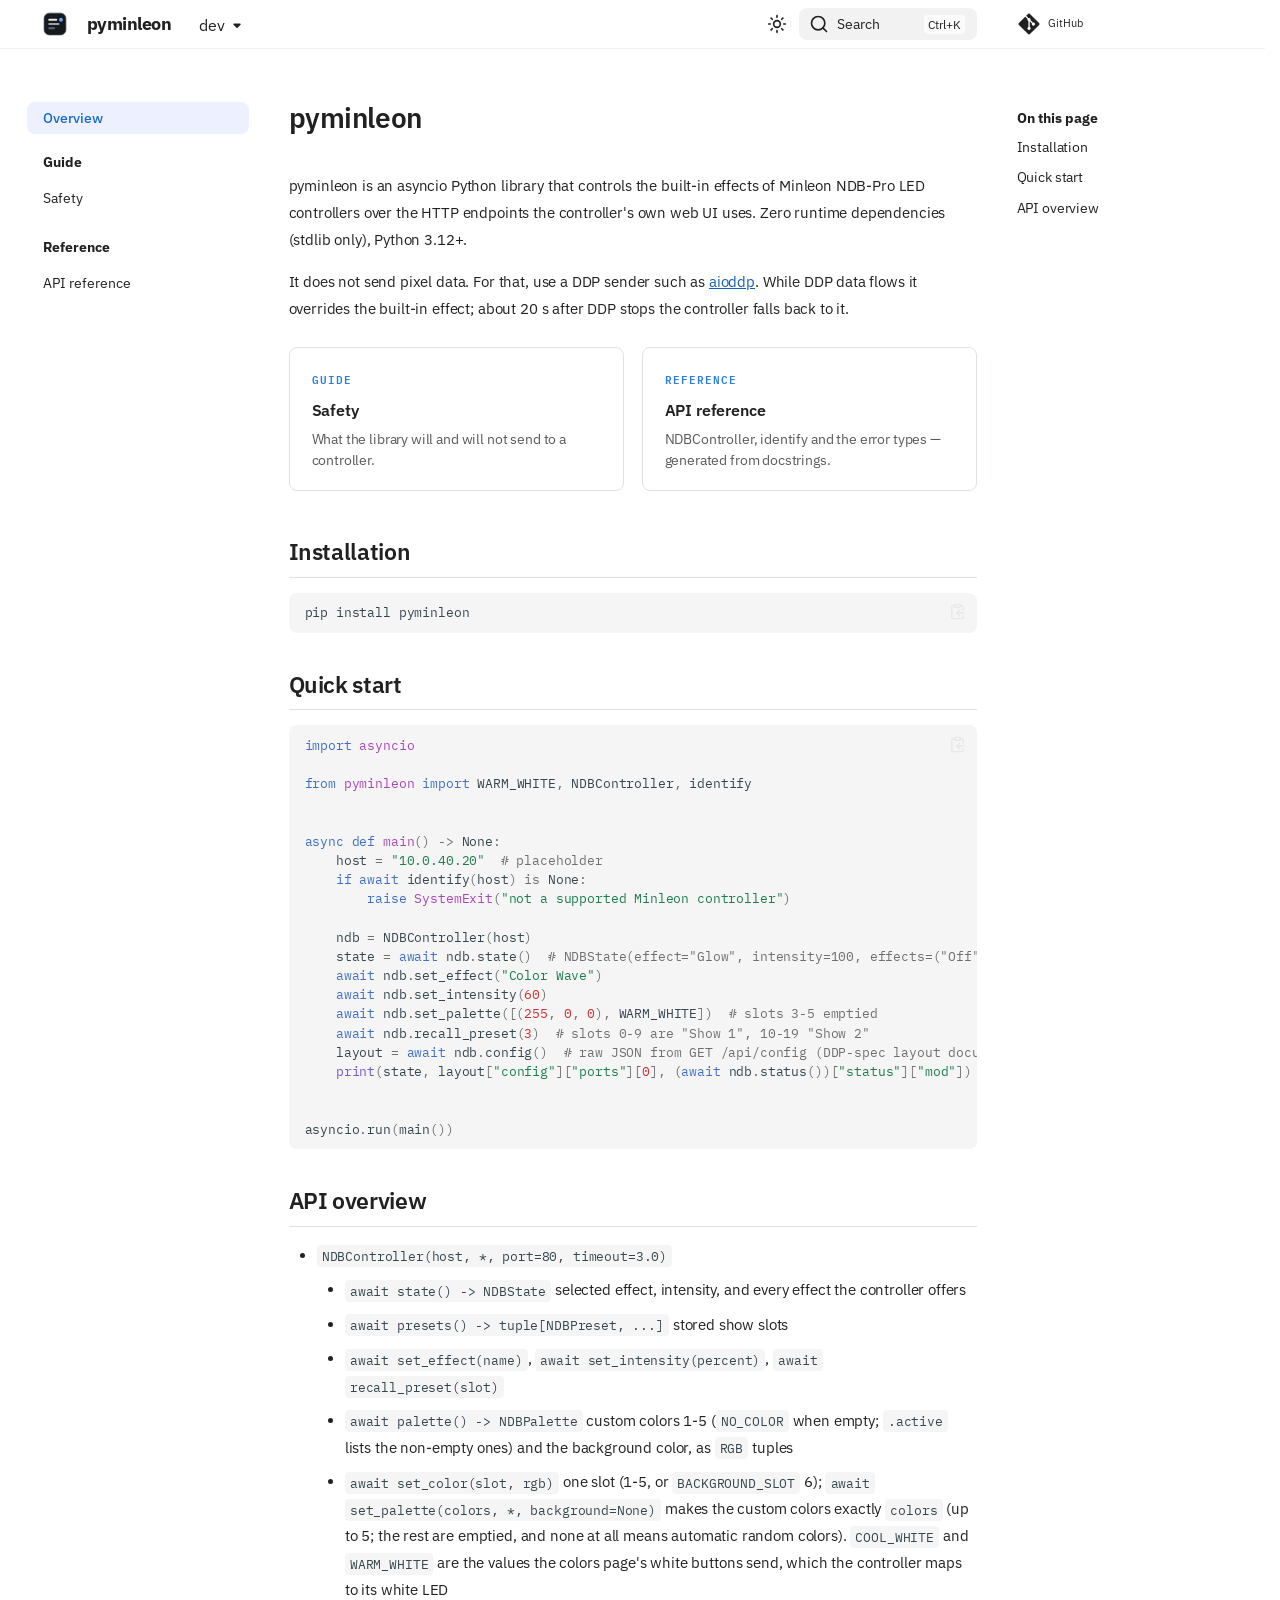
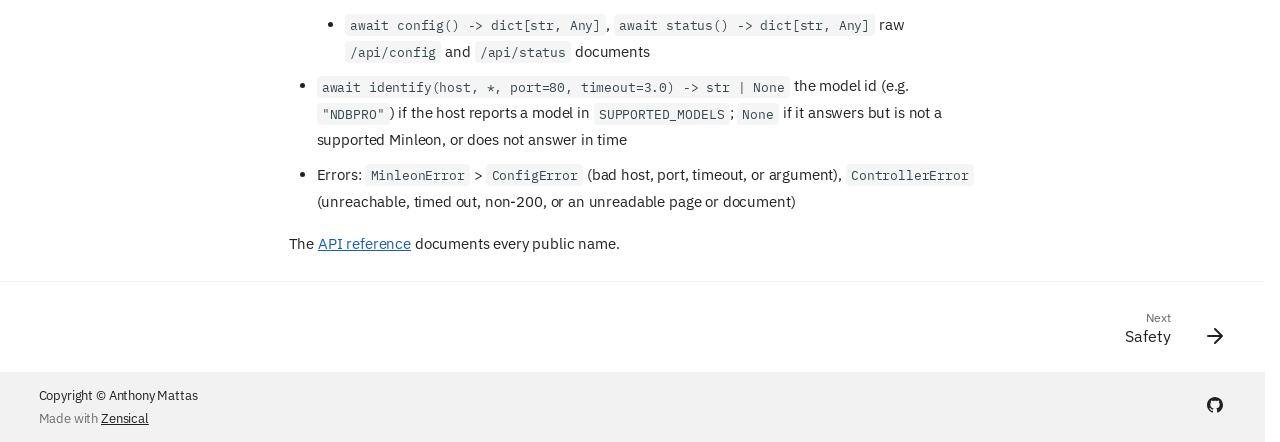
==== commit 1bd0949e: "Deployed bf59b23 to dev with Zensical 0.0.73 and mike 2.2.0+zensical-0.1.0" ====
--- a/dev/index.html
+++ b/dev/index.html
@@ -16,6 +16,7 @@
       
       
       
+      
         <link rel="next" href="./guide/safety/">
       
       
@@ -23,23 +24,23 @@
       
       
       <link rel="icon" href="./assets/favicon.svg">
-      <meta name="generator" content="zensical-0.0.50">
-    
-    
-      
-        <title>pyminleon - pyminleon</title>
-      
-    
-    
-      
-        
-      
-      <link rel="stylesheet" href="./assets/stylesheets/modern/main.62c9b9cc.min.css">
-      
-        
-          
-        
-        <link rel="stylesheet" href="./assets/stylesheets/modern/palette.dfe2e883.min.css">
+      <meta name="generator" content="zensical-0.0.73">
+    
+    
+      
+        <title>Overview - pyminleon</title>
+      
+    
+    
+      
+        
+      
+      <link rel="stylesheet" href="./assets/stylesheets/modern/main.4ab2de0c.min.css">
+      
+        
+          
+        
+        <link rel="stylesheet" href="./assets/stylesheets/modern/palette.b60ce83d.min.css">
       
       
 
@@ -75,14 +76,11 @@
     
     <input class="md-toggle" data-md-toggle="drawer" type="checkbox" id="__drawer" autocomplete="off">
     <input class="md-toggle" data-md-toggle="search" type="checkbox" id="__search" autocomplete="off">
-    <label class="md-overlay" for="__drawer" aria-label="Navigation"></label>
+    <label class="md-overlay" for="__drawer" aria-hidden="true"></label>
     <div data-md-component="skip">
-      
-        
-        <a href="#pyminleon" class="md-skip">
-          Skip to content
-        </a>
-      
+      <a href="#__skip" class="md-skip">
+        Skip to content
+      </a>
     </div>
     <div data-md-component="announce">
       
@@ -104,9 +102,10 @@
   <img src="./assets/logo.svg" alt="pyminleon">
 
     </a>
-    <label class="md-header__button md-icon" for="__drawer" aria-label="Navigation">
+    <label class="md-header__button md-icon" for="__drawer">
       
       <svg xmlns="http://www.w3.org/2000/svg" fill="none" stroke="currentColor" stroke-linecap="round" stroke-linejoin="round" stroke-width="2" class="lucide lucide-menu" viewBox="0 0 24 24"><path d="M4 5h16M4 12h16M4 19h16"/></svg>
+      <span class="md-visually-hidden">Navigation</span>
     </label>
     <div class="md-header__title" data-md-component="header-title">
       <div class="md-header__ellipsis">
@@ -118,7 +117,7 @@
         <div class="md-header__topic" data-md-component="header-topic">
           <span class="md-ellipsis">
             
-              pyminleon
+              Overview
             
           </span>
         </div>
@@ -158,9 +157,10 @@
     
       
       
-        <label class="md-header__button md-icon" for="__search" aria-label="Search">
+        <label class="md-header__button md-icon" for="__search">
           
           <svg xmlns="http://www.w3.org/2000/svg" fill="none" stroke="currentColor" stroke-linecap="round" stroke-linejoin="round" stroke-width="2" class="lucide lucide-search" viewBox="0 0 24 24"><path d="m21 21-4.34-4.34"/><circle cx="11" cy="11" r="8"/></svg>
+          <span class="md-visually-hidden">Search</span>
         </label>
         <div class="md-search" data-md-component="search" role="dialog" aria-label="Search">
   <button type="button" class="md-search__button">
@@ -174,7 +174,7 @@
         <a href="https://github.com/amattas/pyminleon" title="Go to repository" class="md-source" data-md-component="source">
   <div class="md-source__icon md-icon">
     
-    <svg xmlns="http://www.w3.org/2000/svg" viewBox="0 0 448 512"><!--! Font Awesome Free 7.2.0 by @fontawesome - https://fontawesome.com License - https://fontawesome.com/license/free (Icons: CC BY 4.0, Fonts: SIL OFL 1.1, Code: MIT License) Copyright 2026 Fonticons, Inc.--><path fill="currentColor" d="M439.6 236.1 244 40.5c-5.4-5.5-12.8-8.5-20.4-8.5s-15 3-20.4 8.4L162.5 81l51.5 51.5c27.1-9.1 52.7 16.8 43.4 43.7l49.7 49.7c34.2-11.8 61.2 31 35.5 56.7-26.5 26.5-70.2-2.9-56-37.3L240.3 199v121.9c25.3 12.5 22.3 41.8 9.1 55-6.4 6.4-15.2 10.1-24.3 10.1s-17.8-3.6-24.3-10.1c-17.6-17.6-11.1-46.9 11.2-56v-123c-20.8-8.5-24.6-30.7-18.6-45L142.6 101 8.5 235.1C3 240.6 0 247.9 0 255.5s3 15 8.5 20.4l195.6 195.7c5.4 5.4 12.7 8.4 20.4 8.4s15-3 20.4-8.4l194.7-194.7c5.4-5.4 8.4-12.8 8.4-20.4s-3-15-8.4-20.4"/></svg>
+    <svg xmlns="http://www.w3.org/2000/svg" viewBox="0 0 448 512"><!--! Font Awesome Free 7.3.1 by @fontawesome - https://fontawesome.com License - https://fontawesome.com/license/free (Icons: CC BY 4.0, Fonts: SIL OFL 1.1, Code: MIT License) Copyright 2026 Fonticons, Inc.--><path fill="currentColor" d="M439.6 236.1 244 40.5c-5.4-5.5-12.8-8.5-20.4-8.5s-15 3-20.4 8.4L162.5 81l51.5 51.5c27.1-9.1 52.7 16.8 43.4 43.7l49.7 49.7c34.2-11.8 61.2 31 35.5 56.7-26.5 26.5-70.2-2.9-56-37.3L240.3 199v121.9c25.3 12.5 22.3 41.8 9.1 55-6.4 6.4-15.2 10.1-24.3 10.1s-17.8-3.6-24.3-10.1c-17.6-17.6-11.1-46.9 11.2-56v-123c-20.8-8.5-24.6-30.7-18.6-45L142.6 101 8.5 235.1C3 240.6 0 247.9 0 255.5s3 15 8.5 20.4l195.6 195.7c5.4 5.4 12.7 8.4 20.4 8.4s15-3 20.4-8.4l194.7-194.7c5.4-5.4 8.4-12.8 8.4-20.4s-3-15-8.4-20.4"/></svg>
   </div>
   <div class="md-source__repository">
     GitHub
@@ -219,7 +219,7 @@
       <a href="https://github.com/amattas/pyminleon" title="Go to repository" class="md-source" data-md-component="source">
   <div class="md-source__icon md-icon">
     
-    <svg xmlns="http://www.w3.org/2000/svg" viewBox="0 0 448 512"><!--! Font Awesome Free 7.2.0 by @fontawesome - https://fontawesome.com License - https://fontawesome.com/license/free (Icons: CC BY 4.0, Fonts: SIL OFL 1.1, Code: MIT License) Copyright 2026 Fonticons, Inc.--><path fill="currentColor" d="M439.6 236.1 244 40.5c-5.4-5.5-12.8-8.5-20.4-8.5s-15 3-20.4 8.4L162.5 81l51.5 51.5c27.1-9.1 52.7 16.8 43.4 43.7l49.7 49.7c34.2-11.8 61.2 31 35.5 56.7-26.5 26.5-70.2-2.9-56-37.3L240.3 199v121.9c25.3 12.5 22.3 41.8 9.1 55-6.4 6.4-15.2 10.1-24.3 10.1s-17.8-3.6-24.3-10.1c-17.6-17.6-11.1-46.9 11.2-56v-123c-20.8-8.5-24.6-30.7-18.6-45L142.6 101 8.5 235.1C3 240.6 0 247.9 0 255.5s3 15 8.5 20.4l195.6 195.7c5.4 5.4 12.7 8.4 20.4 8.4s15-3 20.4-8.4l194.7-194.7c5.4-5.4 8.4-12.8 8.4-20.4s-3-15-8.4-20.4"/></svg>
+    <svg xmlns="http://www.w3.org/2000/svg" viewBox="0 0 448 512"><!--! Font Awesome Free 7.3.1 by @fontawesome - https://fontawesome.com License - https://fontawesome.com/license/free (Icons: CC BY 4.0, Fonts: SIL OFL 1.1, Code: MIT License) Copyright 2026 Fonticons, Inc.--><path fill="currentColor" d="M439.6 236.1 244 40.5c-5.4-5.5-12.8-8.5-20.4-8.5s-15 3-20.4 8.4L162.5 81l51.5 51.5c27.1-9.1 52.7 16.8 43.4 43.7l49.7 49.7c34.2-11.8 61.2 31 35.5 56.7-26.5 26.5-70.2-2.9-56-37.3L240.3 199v121.9c25.3 12.5 22.3 41.8 9.1 55-6.4 6.4-15.2 10.1-24.3 10.1s-17.8-3.6-24.3-10.1c-17.6-17.6-11.1-46.9 11.2-56v-123c-20.8-8.5-24.6-30.7-18.6-45L142.6 101 8.5 235.1C3 240.6 0 247.9 0 255.5s3 15 8.5 20.4l195.6 195.7c5.4 5.4 12.7 8.4 20.4 8.4s15-3 20.4-8.4l194.7-194.7c5.4-5.4 8.4-12.8 8.4-20.4s-3-15-8.4-20.4"/></svg>
   </div>
   <div class="md-source__repository">
     GitHub
@@ -379,18 +379,19 @@
             <span class="md-nav__icon md-icon"></span>
           </label>
         
-        <nav class="md-nav" data-md-level="1" aria-labelledby="__nav_2_label" aria-expanded="false">
-          <label class="md-nav__title" for="__nav_2">
-            <span class="md-nav__icon md-icon"></span>
-            
+        
+          <nav class="md-nav" data-md-level="1" aria-labelledby="__nav_2_label" aria-expanded="false">
+            <label class="md-nav__title" for="__nav_2">
+              <span class="md-nav__icon md-icon"></span>
+              
   
   Guide
 
-          </label>
-          <ul class="md-nav__list" data-md-scrollfix>
-            
+            </label>
+            <ul class="md-nav__list" data-md-scrollfix>
               
                 
+                  
   
   
   
@@ -414,10 +415,11 @@
     </li>
   
 
-              
-            
-          </ul>
-        </nav>
+                
+              
+            </ul>
+          </nav>
+        
       
     </li>
   
@@ -467,18 +469,19 @@
             <span class="md-nav__icon md-icon"></span>
           </label>
         
-        <nav class="md-nav" data-md-level="1" aria-labelledby="__nav_3_label" aria-expanded="false">
-          <label class="md-nav__title" for="__nav_3">
-            <span class="md-nav__icon md-icon"></span>
-            
+        
+          <nav class="md-nav" data-md-level="1" aria-labelledby="__nav_3_label" aria-expanded="false">
+            <label class="md-nav__title" for="__nav_3">
+              <span class="md-nav__icon md-icon"></span>
+              
   
   Reference
 
-          </label>
-          <ul class="md-nav__list" data-md-scrollfix>
-            
+            </label>
+            <ul class="md-nav__list" data-md-scrollfix>
               
                 
+                  
   
   
   
@@ -502,10 +505,11 @@
     </li>
   
 
-              
-            
-          </ul>
-        </nav>
+                
+              
+            </ul>
+          </nav>
+        
       
     </li>
   
@@ -604,8 +608,10 @@
 
               
               <article class="md-content__inner md-typeset">
+                <a id="__skip" tabindex="-1"></a>
                 
                   
+
   
   
 
@@ -636,7 +642,7 @@
 <h2 id="quick-start">Quick start<a class="headerlink" href="#quick-start" title="Permanent link">&para;</a></h2>
 <div class="language-python highlight"><pre><span></span><code><span id="__span-1-1"><a id="__codelineno-1-1" name="__codelineno-1-1" href="#__codelineno-1-1"></a><span class="kn">import</span><span class="w"> </span><span class="nn">asyncio</span>
 </span><span id="__span-1-2"><a id="__codelineno-1-2" name="__codelineno-1-2" href="#__codelineno-1-2"></a>
-</span><span id="__span-1-3"><a id="__codelineno-1-3" name="__codelineno-1-3" href="#__codelineno-1-3"></a><span class="kn">from</span><span class="w"> </span><span class="nn">pyminleon</span><span class="w"> </span><span class="kn">import</span> <span class="n">NDBController</span><span class="p">,</span> <span class="n">identify</span>
+</span><span id="__span-1-3"><a id="__codelineno-1-3" name="__codelineno-1-3" href="#__codelineno-1-3"></a><span class="kn">from</span><span class="w"> </span><span class="nn">pyminleon</span><span class="w"> </span><span class="kn">import</span> <span class="n">WARM_WHITE</span><span class="p">,</span> <span class="n">NDBController</span><span class="p">,</span> <span class="n">identify</span>
 </span><span id="__span-1-4"><a id="__codelineno-1-4" name="__codelineno-1-4" href="#__codelineno-1-4"></a>
 </span><span id="__span-1-5"><a id="__codelineno-1-5" name="__codelineno-1-5" href="#__codelineno-1-5"></a>
 </span><span id="__span-1-6"><a id="__codelineno-1-6" name="__codelineno-1-6" href="#__codelineno-1-6"></a><span class="k">async</span> <span class="k">def</span><span class="w"> </span><span class="nf">main</span><span class="p">()</span> <span class="o">-&gt;</span> <span class="kc">None</span><span class="p">:</span>
@@ -648,12 +654,13 @@
 </span><span id="__span-1-12"><a id="__codelineno-1-12" name="__codelineno-1-12" href="#__codelineno-1-12"></a>    <span class="n">state</span> <span class="o">=</span> <span class="k">await</span> <span class="n">ndb</span><span class="o">.</span><span class="n">state</span><span class="p">()</span>  <span class="c1"># NDBState(effect="Glow", intensity=100, effects=("Off", ..., "Worms"))</span>
 </span><span id="__span-1-13"><a id="__codelineno-1-13" name="__codelineno-1-13" href="#__codelineno-1-13"></a>    <span class="k">await</span> <span class="n">ndb</span><span class="o">.</span><span class="n">set_effect</span><span class="p">(</span><span class="s2">"Color Wave"</span><span class="p">)</span>
 </span><span id="__span-1-14"><a id="__codelineno-1-14" name="__codelineno-1-14" href="#__codelineno-1-14"></a>    <span class="k">await</span> <span class="n">ndb</span><span class="o">.</span><span class="n">set_intensity</span><span class="p">(</span><span class="mi">60</span><span class="p">)</span>
-</span><span id="__span-1-15"><a id="__codelineno-1-15" name="__codelineno-1-15" href="#__codelineno-1-15"></a>    <span class="k">await</span> <span class="n">ndb</span><span class="o">.</span><span class="n">recall_preset</span><span class="p">(</span><span class="mi">3</span><span class="p">)</span>  <span class="c1"># slots 0-9 are "Show 1", 10-19 "Show 2"</span>
-</span><span id="__span-1-16"><a id="__codelineno-1-16" name="__codelineno-1-16" href="#__codelineno-1-16"></a>    <span class="n">layout</span> <span class="o">=</span> <span class="k">await</span> <span class="n">ndb</span><span class="o">.</span><span class="n">config</span><span class="p">()</span>  <span class="c1"># raw JSON from GET /api/config (DDP-spec layout document)</span>
-</span><span id="__span-1-17"><a id="__codelineno-1-17" name="__codelineno-1-17" href="#__codelineno-1-17"></a>    <span class="nb">print</span><span class="p">(</span><span class="n">state</span><span class="p">,</span> <span class="n">layout</span><span class="p">[</span><span class="s2">"config"</span><span class="p">][</span><span class="s2">"ports"</span><span class="p">][</span><span class="mi">0</span><span class="p">],</span> <span class="p">(</span><span class="k">await</span> <span class="n">ndb</span><span class="o">.</span><span class="n">status</span><span class="p">())[</span><span class="s2">"status"</span><span class="p">][</span><span class="s2">"mod"</span><span class="p">])</span>
-</span><span id="__span-1-18"><a id="__codelineno-1-18" name="__codelineno-1-18" href="#__codelineno-1-18"></a>
+</span><span id="__span-1-15"><a id="__codelineno-1-15" name="__codelineno-1-15" href="#__codelineno-1-15"></a>    <span class="k">await</span> <span class="n">ndb</span><span class="o">.</span><span class="n">set_palette</span><span class="p">([(</span><span class="mi">255</span><span class="p">,</span> <span class="mi">0</span><span class="p">,</span> <span class="mi">0</span><span class="p">),</span> <span class="n">WARM_WHITE</span><span class="p">])</span>  <span class="c1"># slots 3-5 emptied</span>
+</span><span id="__span-1-16"><a id="__codelineno-1-16" name="__codelineno-1-16" href="#__codelineno-1-16"></a>    <span class="k">await</span> <span class="n">ndb</span><span class="o">.</span><span class="n">recall_preset</span><span class="p">(</span><span class="mi">3</span><span class="p">)</span>  <span class="c1"># slots 0-9 are "Show 1", 10-19 "Show 2"</span>
+</span><span id="__span-1-17"><a id="__codelineno-1-17" name="__codelineno-1-17" href="#__codelineno-1-17"></a>    <span class="n">layout</span> <span class="o">=</span> <span class="k">await</span> <span class="n">ndb</span><span class="o">.</span><span class="n">config</span><span class="p">()</span>  <span class="c1"># raw JSON from GET /api/config (DDP-spec layout document)</span>
+</span><span id="__span-1-18"><a id="__codelineno-1-18" name="__codelineno-1-18" href="#__codelineno-1-18"></a>    <span class="nb">print</span><span class="p">(</span><span class="n">state</span><span class="p">,</span> <span class="n">layout</span><span class="p">[</span><span class="s2">"config"</span><span class="p">][</span><span class="s2">"ports"</span><span class="p">][</span><span class="mi">0</span><span class="p">],</span> <span class="p">(</span><span class="k">await</span> <span class="n">ndb</span><span class="o">.</span><span class="n">status</span><span class="p">())[</span><span class="s2">"status"</span><span class="p">][</span><span class="s2">"mod"</span><span class="p">])</span>
 </span><span id="__span-1-19"><a id="__codelineno-1-19" name="__codelineno-1-19" href="#__codelineno-1-19"></a>
-</span><span id="__span-1-20"><a id="__codelineno-1-20" name="__codelineno-1-20" href="#__codelineno-1-20"></a><span class="n">asyncio</span><span class="o">.</span><span class="n">run</span><span class="p">(</span><span class="n">main</span><span class="p">())</span>
+</span><span id="__span-1-20"><a id="__codelineno-1-20" name="__codelineno-1-20" href="#__codelineno-1-20"></a>
+</span><span id="__span-1-21"><a id="__codelineno-1-21" name="__codelineno-1-21" href="#__codelineno-1-21"></a><span class="n">asyncio</span><span class="o">.</span><span class="n">run</span><span class="p">(</span><span class="n">main</span><span class="p">())</span>
 </span></code></pre></div>
 <h2 id="api-overview">API overview<a class="headerlink" href="#api-overview" title="Permanent link">&para;</a></h2>
 <ul>
@@ -661,6 +668,12 @@
 <li><code>await state() -&gt; NDBState</code> selected effect, intensity, and every effect the controller offers</li>
 <li><code>await presets() -&gt; tuple[NDBPreset, ...]</code> stored show slots</li>
 <li><code>await set_effect(name)</code>, <code>await set_intensity(percent)</code>, <code>await recall_preset(slot)</code></li>
+<li><code>await palette() -&gt; NDBPalette</code> custom colors 1-5 (<code>NO_COLOR</code> when empty; <code>.active</code> lists the
+  non-empty ones) and the background color, as <code>RGB</code> tuples</li>
+<li><code>await set_color(slot, rgb)</code> one slot (1-5, or <code>BACKGROUND_SLOT</code> 6); <code>await set_palette(colors, *,
+  background=None)</code> makes the custom colors exactly <code>colors</code> (up to 5; the rest are emptied, and none
+  at all means automatic random colors). <code>COOL_WHITE</code> and <code>WARM_WHITE</code> are the values the colors page's
+  white buttons send, which the controller maps to its white LED</li>
 <li><code>await config() -&gt; dict[str, Any]</code>, <code>await status() -&gt; dict[str, Any]</code> raw <code>/api/config</code> and <code>/api/status</code> documents</li>
 </ul>
 </li>
@@ -753,7 +766,7 @@
       
     
     <a href="https://github.com/amattas/pyminleon" target="_blank" rel="noopener" title="github.com" class="md-social__link">
-      <svg xmlns="http://www.w3.org/2000/svg" viewBox="0 0 512 512"><!--! Font Awesome Free 7.2.0 by @fontawesome - https://fontawesome.com License - https://fontawesome.com/license/free (Icons: CC BY 4.0, Fonts: SIL OFL 1.1, Code: MIT License) Copyright 2026 Fonticons, Inc.--><path fill="currentColor" d="M173.9 397.4c0 2-2.3 3.6-5.2 3.6-3.3.3-5.6-1.3-5.6-3.6 0-2 2.3-3.6 5.2-3.6 3-.3 5.6 1.3 5.6 3.6m-31.1-4.5c-.7 2 1.3 4.3 4.3 4.9 2.6 1 5.6 0 6.2-2s-1.3-4.3-4.3-5.2c-2.6-.7-5.5.3-6.2 2.3m44.2-1.7c-2.9.7-4.9 2.6-4.6 4.9.3 2 2.9 3.3 5.9 2.6 2.9-.7 4.9-2.6 4.6-4.6-.3-1.9-3-3.2-5.9-2.9M252.8 8C114.1 8 8 113.3 8 252c0 110.9 69.8 205.8 169.5 239.2 12.8 2.3 17.3-5.6 17.3-12.1 0-6.2-.3-40.4-.3-61.4 0 0-70 15-84.7-29.8 0 0-11.4-29.1-27.8-36.6 0 0-22.9-15.7 1.6-15.4 0 0 24.9 2 38.6 25.8 21.9 38.6 58.6 27.5 72.9 20.9 2.3-16 8.8-27.1 16-33.7-55.9-6.2-112.3-14.3-112.3-110.5 0-27.5 7.6-41.3 23.6-58.9-2.6-6.5-11.1-33.3 2.6-67.9 20.9-6.5 69 27 69 27 20-5.6 41.5-8.5 62.8-8.5s42.8 2.9 62.8 8.5c0 0 48.1-33.6 69-27 13.7 34.7 5.2 61.4 2.6 67.9 16 17.7 25.8 31.5 25.8 58.9 0 96.5-58.9 104.2-114.8 110.5 9.2 7.9 17 22.9 17 46.4 0 33.7-.3 75.4-.3 83.6 0 6.5 4.6 14.4 17.3 12.1C436.2 457.8 504 362.9 504 252 504 113.3 391.5 8 252.8 8M105.2 352.9c-1.3 1-1 3.3.7 5.2 1.6 1.6 3.9 2.3 5.2 1 1.3-1 1-3.3-.7-5.2-1.6-1.6-3.9-2.3-5.2-1m-10.8-8.1c-.7 1.3.3 2.9 2.3 3.9 1.6 1 3.6.7 4.3-.7.7-1.3-.3-2.9-2.3-3.9-2-.6-3.6-.3-4.3.7m32.4 35.6c-1.6 1.3-1 4.3 1.3 6.2 2.3 2.3 5.2 2.6 6.5 1 1.3-1.3.7-4.3-1.3-6.2-2.2-2.3-5.2-2.6-6.5-1m-11.4-14.7c-1.6 1-1.6 3.6 0 5.9s4.3 3.3 5.6 2.3c1.6-1.3 1.6-3.9 0-6.2-1.4-2.3-4-3.3-5.6-2"/></svg>
+      <svg xmlns="http://www.w3.org/2000/svg" viewBox="0 0 512 512"><!--! Font Awesome Free 7.3.1 by @fontawesome - https://fontawesome.com License - https://fontawesome.com/license/free (Icons: CC BY 4.0, Fonts: SIL OFL 1.1, Code: MIT License) Copyright 2026 Fonticons, Inc.--><path fill="currentColor" d="M216.5 362.5c-66-8-112.5-55.5-112.5-117 0-25 9-52 24-70-6.5-16.5-5.5-51.5 2-66 20-2.5 47 8 63 22.5 19-6 39-9 63.5-9s44.5 3 62.5 8.5c15.5-14 43-24.5 63-22 7 13.5 8 48.5 1.5 65.5 16 19 24.5 44.5 24.5 70.5 0 61.5-46.5 108-113.5 116.5 17 11 28.5 35 28.5 62.5v52c0 15 12.5 23.5 27.5 17.5C441 459.5 512 369 512 257 512 115.5 397 0 255.5 0S0 115.5 0 257c0 111 70.5 203 165.5 237.5 13.5 5 26.5-4 26.5-17.5v-40c-7 3-16 5-24 5-33 0-52.5-18-66.5-51.5-5.5-13.5-11.5-21.5-23-23-6-.5-8-3-8-6 0-6 10-10.5 20-10.5 14.5 0 27 9 40 27.5 10 14.5 20.5 21 33 21s20.5-4.5 32-16c8.5-8.5 15-16 21-21"/></svg>
     </a>
   
 </div>
@@ -763,7 +776,7 @@
 </footer>
       
     </div>
-    <div class="md-dialog" data-md-component="dialog">
+    <div class="md-dialog" data-md-component="dialog" role="status" aria-atomic="true">
       <div class="md-dialog__inner md-typeset"></div>
     </div>
     
@@ -771,10 +784,14 @@
     
       
       
-      <script id="__config" type="application/json">{"annotate":null,"base":".","features":["content.code.annotate","content.code.copy","content.footnote.tooltips","content.tooltips","navigation.footer","navigation.indexes","navigation.instant","navigation.instant.prefetch","navigation.path","navigation.sections","navigation.top","navigation.tracking","search.highlight"],"search":"./assets/javascripts/workers/search.b6b7e04f.min.js","tags":null,"translations":{"clipboard.copied":"Copied to clipboard","clipboard.copy":"Copy to clipboard","search.result.more.one":"1 more on this page","search.result.more.other":"# more on this page","search.result.none":"No matching documents","search.result.one":"1 matching document","search.result.other":"# matching documents","search.result.placeholder":"Type to start searching","search.result.term.missing":"Missing","select.version":"Select version"},"version":{"alias":true,"default":"latest","provider":"mike"}}</script>
-    
-    
-      <script src="./assets/javascripts/bundle.d7f30b55.min.js"></script>
+      
+      
+        
+        
+      <script id="__config" type="application/json">{"annotate":null,"base":".","features":["content.code.annotate","content.code.copy","content.footnote.tooltips","content.tooltips","navigation.footer","navigation.indexes","navigation.instant","navigation.instant.prefetch","navigation.path","navigation.sections","navigation.top","navigation.tracking","search.highlight"],"redirect":null,"search":"./assets/javascripts/workers/search.c47bb847.min.js","tags":null,"translations":{"clipboard.copied":"Copied to clipboard","clipboard.copy":"Copy to clipboard","clipboard.error":"Could not copy to clipboard","search.result.more.one":"1 more on this page","search.result.more.other":"# more on this page","search.result.none":"No matching documents","search.result.one":"1 matching document","search.result.other":"# matching documents","search.result.placeholder":"Type to start searching","search.result.term.missing":"Missing","select.version":"Select version"},"version":{"alias":true,"default":"latest","provider":"mike"}}</script>
+    
+    
+      <script src="./assets/javascripts/bundle.77dd0ce9.min.js"></script>
       
     
   </body>
--- a/dev/assets/stylesheets/modern/main.4ab2de0c.min.css
+++ b/dev/assets/stylesheets/modern/main.4ab2de0c.min.css
@@ -0,0 +1,6 @@
+@charset "UTF-8";html{box-sizing:border-box;-webkit-text-size-adjust:none;-moz-text-size-adjust:none;text-size-adjust:none}*,:after,:before{box-sizing:inherit}@media(prefers-reduced-motion){*,:after,:before{transition:none!important}}body{margin:0;-webkit-font-smoothing:antialiased;-moz-osx-font-smoothing:grayscale;--md-text-font-family:var(--md-text-font, _),
+    -apple-system, BlinkMacSystemFont, Helvetica, Arial, sans-serif;--md-code-font-family:var(--md-code-font, _),
+    SFMono-Regular, Consolas, Menlo, monospace}.md-typeset code:not(.focus-visible),a,button,input,label{-webkit-tap-highlight-color:transparent}a{color:inherit;text-decoration:none}hr{box-sizing:initial;display:block;height:.05rem;padding:0;overflow:visible;border:0}small{font-size:80%}sub,sup{line-height:1em}img{border-style:none}table{border-spacing:0;border-collapse:initial}td,th{font-weight:400;vertical-align:top}button{padding:0;margin:0;font-family:inherit;font-size:inherit;background:#0000;border:0}input{border:0;outline:none}:root{--md-primary-fg-color:#4051b5;--md-primary-fg-color--light:#5d6cc0;--md-primary-fg-color--dark:#303fa1;--md-primary-bg-color:#fff;--md-primary-bg-color--light:#ffffffb3;--md-accent-fg-color:#526cfe;--md-accent-fg-color--transparent:#526cfe1a;--md-accent-bg-color:#fff;--md-accent-bg-color--light:#ffffffb3;--md-typeset-table-sort-icon:url("data:image/svg+xml;charset=utf-8,<svg xmlns='http://www.w3.org/2000/svg' fill='none' stroke='currentColor' stroke-linecap='round' stroke-linejoin='round' stroke-width='2' class='lucide lucide-arrow-down-up' viewBox='0 0 24 24'><path d='m3 16 4 4 4-4M7 20V4M21 8l-4-4-4 4M17 4v16'/></svg>");--md-typeset-table-sort-icon--asc:url("data:image/svg+xml;charset=utf-8,<svg xmlns='http://www.w3.org/2000/svg' fill='none' stroke='currentColor' stroke-linecap='round' stroke-linejoin='round' stroke-width='2' class='lucide lucide-arrow-down-narrow-wide' viewBox='0 0 24 24'><path d='m3 16 4 4 4-4M7 20V4M11 4h4M11 8h7M11 12h10'/></svg>");--md-typeset-table-sort-icon--desc:url("data:image/svg+xml;charset=utf-8,<svg xmlns='http://www.w3.org/2000/svg' fill='none' stroke='currentColor' stroke-linecap='round' stroke-linejoin='round' stroke-width='2' class='lucide lucide-arrow-up-narrow-wide' viewBox='0 0 24 24'><path d='m3 8 4-4 4 4M7 4v16M11 12h4M11 16h7M11 20h10'/></svg>");--md-typeset-preview-icon:url("data:image/svg+xml;charset=utf-8,<svg xmlns='http://www.w3.org/2000/svg' fill='none' stroke='currentColor' stroke-linecap='round' stroke-linejoin='round' stroke-width='2' class='lucide lucide-mouse-pointer-2' viewBox='0 0 24 24'><path d='M4.037 4.688a.495.495 0 0 1 .651-.651l16 6.5a.5.5 0 0 1-.063.947l-6.124 1.58a2 2 0 0 0-1.438 1.435l-1.579 6.126a.5.5 0 0 1-.947.063z'/></svg>")}[data-md-color-scheme=default]{color-scheme:light}[data-md-color-scheme=default] img[src$="#gh-dark-mode-only"],[data-md-color-scheme=default] img[src$="#only-dark"]{display:none}:root,[data-md-color-scheme=default]{--md-hue:225deg;--md-default-fg-color:#000000de;--md-default-fg-color--light:#0000008c;--md-default-fg-color--lighter:#00000052;--md-default-fg-color--lightest:#0000000d;--md-default-bg-color:#fff;--md-default-bg-color--light:#ffffffb3;--md-default-bg-color--lighter:#ffffff4d;--md-default-bg-color--lightest:#ffffff1f;--md-code-fg-color:#36464e;--md-code-bg-color:#f5f5f5;--md-code-bg-color--light:#f5f5f5b3;--md-code-bg-color--lighter:#f5f5f54d;--md-code-hl-color:#4287ff;--md-code-hl-color--light:#4287ff1a;--md-code-hl-number-color:#d52a2a;--md-code-hl-special-color:#db1457;--md-code-hl-function-color:#a846b9;--md-code-hl-constant-color:#6e59d9;--md-code-hl-keyword-color:#3f6ec6;--md-code-hl-string-color:#1c7d4d;--md-code-hl-name-color:var(--md-code-fg-color);--md-code-hl-operator-color:var(--md-default-fg-color--light);--md-code-hl-punctuation-color:var(--md-default-fg-color--light);--md-code-hl-comment-color:var(--md-default-fg-color--light);--md-code-hl-generic-color:var(--md-default-fg-color--light);--md-code-hl-variable-color:var(--md-default-fg-color--light);--md-typeset-color:var(--md-default-fg-color);--md-typeset-a-color:var(--md-primary-fg-color);--md-typeset-del-color:#f5503d26;--md-typeset-ins-color:#0bd57026;--md-typeset-kbd-color:#fafafa;--md-typeset-kbd-accent-color:#fff;--md-typeset-kbd-border-color:#b8b8b8;--md-typeset-mark-color:#ffff0080;--md-typeset-table-color:#0000001f;--md-typeset-table-color--light:#00000009;--md-admonition-fg-color:var(--md-default-fg-color);--md-admonition-bg-color:var(--md-default-bg-color);--md-warning-fg-color:#000000de;--md-warning-bg-color:#ff9;--md-shadow-z1:0 0.2rem 0.5rem #0000000d,
+    0 0 0.05rem #0000001a;--md-shadow-z2:0 0.2rem 0.5rem #0000001a,
+    0 0 0.05rem #00000040;--md-shadow-z3:0 0.2rem 0.5rem #0003,
+    0 0 0.05rem #00000059;--color-foreground:0 0 0;--color-background:255 255 255;--color-background-subtle:240 240 240;--color-backdrop:255 255 255}.md-icon svg{display:block;width:1.2rem;height:1.2rem;fill:currentcolor}.md-icon svg.lucide{fill:#0000;stroke:currentcolor}aside,body,input{font-family:var(--md-text-font-family);font-feature-settings:"kern","liga";color:var(--md-typeset-color)}code,kbd,pre{font-family:var(--md-code-font-family);font-feature-settings:"kern"}.md-typeset{font-size:.75rem;line-height:1.8;letter-spacing:-.01em;overflow-wrap:break-word;-webkit-print-color-adjust:exact;color-adjust:exact}@media print{.md-typeset{font-size:.68rem}.md-typeset code,.md-typeset kbd,.md-typeset pre{white-space:pre-wrap}}.md-typeset blockquote,.md-typeset dl,.md-typeset figure,.md-typeset ol,.md-typeset pre,.md-typeset ul{margin-top:1em;margin-bottom:1em}.md-typeset h1{margin:0 0 1.25em;font-size:1.875em;line-height:1.3;color:var(--md-default-fg-color)}.md-typeset h1,.md-typeset h2{font-weight:700;letter-spacing:-.025em}.md-typeset h2{margin:1.6em 0 .64em;font-size:1.5em;line-height:1.4}.md-typeset h3{margin:1.6em 0 .8em;font-size:1.25em;font-weight:700;line-height:1.5;letter-spacing:-.01em}.md-typeset h2+h3{margin-top:.8em}.md-typeset h4{margin:1em 0;font-weight:700;letter-spacing:-.01em}.md-typeset h5,.md-typeset h6{margin:1.25em 0;font-size:.8em;font-weight:700;color:var(--md-default-fg-color--light);letter-spacing:-.01em}.md-typeset h5{text-transform:uppercase}.md-typeset h5 code{text-transform:none}.md-typeset hr{display:flow-root;margin:1.5em 0;border-bottom:.05rem solid var(--md-default-fg-color--lightest)}.md-typeset a{color:var(--md-typeset-a-color);text-decoration:underline;word-break:break-word}.md-typeset a,.md-typeset a:before{transition:color 125ms}.md-typeset a:focus,.md-typeset a:hover{color:var(--md-accent-fg-color)}.md-typeset a:focus code,.md-typeset a:hover code{color:var(--md-accent-fg-color);background-color:var(--md-accent-fg-color--transparent)}.md-typeset a code{color:var(--md-typeset-a-color)}.md-typeset a.focus-visible{outline-color:var(--md-accent-fg-color);outline-offset:.2rem}.md-typeset code,.md-typeset kbd,.md-typeset pre{font-variant-ligatures:none;color:var(--md-code-fg-color);direction:ltr;transition:background-color 125ms}.md-typeset code{padding:.2em .4em;font-size:.8533333333em;word-break:break-word;background-color:var(--md-code-bg-color);border-radius:.2rem;-webkit-box-decoration-break:clone;box-decoration-break:clone;transition:color 125ms,background-color 125ms}.md-typeset code:not(.focus-visible){outline:none}.md-typeset pre{position:relative;display:flow-root;line-height:1.5}.md-typeset pre>code{display:block;padding:.8203125em 1.25em;margin:0;overflow:auto;word-break:normal;touch-action:auto;scrollbar-color:var(--md-default-fg-color--lighter) #0000;scrollbar-width:thin;border-radius:.4rem;outline-color:var(--md-accent-fg-color);box-shadow:none;-webkit-box-decoration-break:slice;box-decoration-break:slice}.md-typeset pre>code:hover{scrollbar-color:var(--md-accent-fg-color) #0000}.md-typeset pre>code::-webkit-scrollbar{width:.2rem;height:.2rem}.md-typeset pre>code::-webkit-scrollbar-thumb{background-color:var(--md-default-fg-color--lighter)}.md-typeset pre>code::-webkit-scrollbar-thumb:hover{background-color:var(--md-accent-fg-color)}.md-typeset kbd{display:inline-block;padding:0 .6666666667em;font-size:.75em;color:var(--md-default-fg-color);word-break:break-word;vertical-align:text-top;border-radius:.2rem;background-color:var(--md-default-bg-color);box-shadow:0 0 0 .05rem var(--md-typeset-kbd-border-color),0 .15rem 0 var(--md-typeset-kbd-border-color)}.md-typeset mark{color:inherit;word-break:break-word;background-color:var(--md-typeset-mark-color);-webkit-box-decoration-break:clone;box-decoration-break:clone}.md-typeset abbr{text-decoration:none;cursor:help;border-bottom:.05rem dotted var(--md-default-fg-color--light)}.md-typeset [data-preview]{position:relative}[dir=ltr] .md-typeset [data-preview]:after{margin-left:.125em}[dir=rtl] .md-typeset [data-preview]:after{margin-right:.125em}.md-typeset [data-preview]:after{display:inline-block;width:.8em;height:.8em;vertical-align:text-top;content:"";background-color:currentcolor;-webkit-mask-image:var(--md-typeset-preview-icon);mask-image:var(--md-typeset-preview-icon);-webkit-mask-repeat:no-repeat;mask-repeat:no-repeat;-webkit-mask-size:contain;mask-size:contain;transition:background-color 125ms}.md-typeset small{opacity:.75}[dir=ltr] .md-typeset sub,[dir=ltr] .md-typeset sup{margin-left:.078125em}[dir=rtl] .md-typeset sub,[dir=rtl] .md-typeset sup{margin-right:.078125em}[dir=ltr] .md-typeset blockquote{padding-left:.6rem;border-left:.2rem solid var(--md-default-fg-color--lighter)}[dir=rtl] .md-typeset blockquote{padding-right:.6rem;border-right:.2rem solid var(--md-default-fg-color--lighter)}.md-typeset blockquote{margin-left:0;margin-right:0;color:var(--md-default-fg-color--light)}.md-typeset ul{list-style-type:disc}.md-typeset ul[type]{list-style-type:revert-layer}[dir=ltr] .md-typeset ol,[dir=ltr] .md-typeset ol li ol,[dir=ltr] .md-typeset ol li ul,[dir=ltr] .md-typeset ul,[dir=ltr] .md-typeset ul li ol,[dir=ltr] .md-typeset ul li ul{margin-left:.625em}[dir=rtl] .md-typeset ol,[dir=rtl] .md-typeset ol li ol,[dir=rtl] .md-typeset ol li ul,[dir=rtl] .md-typeset ul,[dir=rtl] .md-typeset ul li ol,[dir=rtl] .md-typeset ul li ul{margin-right:.625em}.md-typeset ol,.md-typeset ul{padding:0}.md-typeset ol:not([hidden]),.md-typeset ul:not([hidden]){display:flow-root}.md-typeset ol ol,.md-typeset ul ol{list-style-type:lower-alpha}.md-typeset ol ol ol,.md-typeset ul ol ol{list-style-type:lower-roman}.md-typeset ol ol ol ol,.md-typeset ul ol ol ol{list-style-type:upper-alpha}.md-typeset ol ol ol ol ol,.md-typeset ul ol ol ol ol{list-style-type:upper-roman}.md-typeset ol[type],.md-typeset ul[type]{list-style-type:revert-layer}[dir=ltr] .md-typeset ol li,[dir=ltr] .md-typeset ul li{margin-left:1.25em}[dir=rtl] .md-typeset ol li,[dir=rtl] .md-typeset ul li{margin-right:1.25em}.md-typeset ol li,.md-typeset ul li{margin-bottom:.5em}.md-typeset ol li blockquote,.md-typeset ol li p,.md-typeset ul li blockquote,.md-typeset ul li p{margin:.5em 0}.md-typeset ol li:last-child,.md-typeset ul li:last-child{margin-bottom:0}.md-typeset ol li ol,.md-typeset ol li ul,.md-typeset ul li ol,.md-typeset ul li ul{margin-top:.5em;margin-bottom:.5em}[dir=ltr] .md-typeset dd{margin-left:1.875em}[dir=rtl] .md-typeset dd{margin-right:1.875em}.md-typeset dd{margin-top:1em;margin-bottom:1.5em}.md-typeset img,.md-typeset svg,.md-typeset video{max-width:100%;height:auto}.md-typeset img[align=left]{margin:1em 1em 1em 0}.md-typeset img[align=right]{margin:1em 0 1em 1em}.md-typeset img[align]:only-child{margin-top:0}.md-typeset figure{display:flow-root;width:fit-content;max-width:100%;margin:1em auto;text-align:center}.md-typeset figure img{display:block;margin:0 auto}.md-typeset figcaption{max-width:24rem;margin:1em auto;font-style:italic}.md-typeset iframe{max-width:100%}.md-typeset table:not([class]){display:inline-block;max-width:100%;overflow:auto;font-size:.64rem;touch-action:auto;background-color:var(--md-default-bg-color);border:.05rem solid var(--md-typeset-table-color);border-radius:.1rem}@media print{.md-typeset table:not([class]){display:table}}.md-typeset table:not([class])+*{margin-top:1.5em}.md-typeset table:not([class]) td>:first-child,.md-typeset table:not([class]) th>:first-child{margin-top:0}.md-typeset table:not([class]) td>:last-child,.md-typeset table:not([class]) th>:last-child{margin-bottom:0}.md-typeset table:not([class]) td:not([align]),.md-typeset table:not([class]) th:not([align]){text-align:left}[dir=rtl] .md-typeset table:not([class]) td:not([align]),[dir=rtl] .md-typeset table:not([class]) th:not([align]){text-align:right}.md-typeset table:not([class]) th{min-width:5rem;padding:.9375em 1.25em;font-weight:700;vertical-align:top}.md-typeset table:not([class]) td{padding:.9375em 1.25em;vertical-align:top;border-top:.05rem solid var(--md-typeset-table-color)}.md-typeset table:not([class]) tbody tr{transition:background-color 125ms}.md-typeset table:not([class]) tbody tr:hover{background-color:var(--md-typeset-table-color--light);box-shadow:0 .05rem 0 var(--md-default-bg-color) inset}.md-typeset table:not([class]) a{word-break:normal}.md-typeset table th[role=columnheader]{cursor:pointer}[dir=ltr] .md-typeset table th[role=columnheader]:after{margin-left:.5em}[dir=rtl] .md-typeset table th[role=columnheader]:after{margin-right:.5em}.md-typeset table th[role=columnheader]:after{display:inline-block;width:1.2em;height:1.2em;vertical-align:text-bottom;content:"";-webkit-mask-image:var(--md-typeset-table-sort-icon);mask-image:var(--md-typeset-table-sort-icon);-webkit-mask-repeat:no-repeat;mask-repeat:no-repeat;-webkit-mask-size:contain;mask-size:contain;transition:background-color 125ms}.md-typeset table th[role=columnheader]:hover:after{background-color:var(--md-default-fg-color--lighter)}.md-typeset table th[role=columnheader][aria-sort=ascending]:after{background-color:var(--md-default-fg-color--light);-webkit-mask-image:var(--md-typeset-table-sort-icon--asc);mask-image:var(--md-typeset-table-sort-icon--asc)}.md-typeset table th[role=columnheader][aria-sort=descending]:after{background-color:var(--md-default-fg-color--light);-webkit-mask-image:var(--md-typeset-table-sort-icon--desc);mask-image:var(--md-typeset-table-sort-icon--desc)}.md-typeset__scrollwrap{margin:1em -.8rem;overflow-x:auto;touch-action:auto}.md-typeset__table{display:inline-block;padding:0 .8rem;margin-bottom:.5em}@media print{.md-typeset__table{display:block}}html .md-typeset__table table{display:table;width:100%;margin:0;overflow:hidden}@media screen and (max-width:44.984375em){.md-content__inner>pre{margin:1em -.8rem}.md-content__inner>pre code{border-radius:0}}.md-typeset .md-author{position:relative;display:block;flex-shrink:0;width:1.6rem;height:1.6rem;overflow:hidden;border-radius:100%;transition:color 125ms,transform 125ms}.md-typeset .md-author img{display:block}.md-typeset .md-author--more{font-size:.6rem;font-weight:700;line-height:1.6rem;color:var(--md-default-fg-color--lighter);text-align:center;background:var(--md-default-fg-color--lightest)}.md-typeset .md-author--long{width:2.4rem;height:2.4rem}.md-typeset a.md-author{transform:scale(1)}.md-typeset a.md-author img{filter:grayscale(100%) opacity(75%);border-radius:100%;transition:filter 125ms}.md-typeset a.md-author:focus,.md-typeset a.md-author:hover{z-index:1;transform:scale(1.1)}.md-typeset a.md-author:focus img,.md-typeset a.md-author:hover img{filter:grayscale(0)}.md-banner{overflow:auto;color:var(--md-default-fg-color);background-color:var(--md-accent-fg-color--transparent)}@media print{.md-banner{display:none}}.md-banner--warning{color:var(--md-warning-fg-color);background-color:var(--md-warning-bg-color)}.md-banner__inner{padding:0 .8rem;margin:.6rem auto;font-size:.7rem}[dir=ltr] .md-banner__button{float:right}[dir=rtl] .md-banner__button{float:left}.md-banner__button{color:inherit;cursor:pointer;transition:opacity .25s}.no-js .md-banner__button{display:none}.md-banner__button:hover{opacity:.7}html{height:100%;overflow-x:hidden;font-size:125%;scrollbar-gutter:stable}@media screen and (min-width:100em){html{font-size:137.5%}}@media screen and (min-width:125em){html{font-size:150%}}body{position:relative;display:flex;flex-direction:column;width:100%;min-height:100%;font-size:.5rem;background-color:var(--md-default-bg-color)}@media print{body{display:block}}@media screen and (max-width:59.984375em){body[data-md-scrolllock]{position:fixed}}.md-grid{max-width:61rem;margin-left:auto;margin-right:auto}.md-container{display:flex;flex-grow:1;flex-direction:column}@media print{.md-container{display:block}}.md-main{flex-grow:1}.md-main__inner{display:flex;height:100%;margin-top:1.5rem}.md-ellipsis{overflow:hidden;text-overflow:ellipsis}.md-toggle{display:none}.md-option{position:absolute;width:0;height:0;opacity:0}.md-option:checked+label:not([hidden]){display:block}.md-option.focus-visible+label{outline-style:auto;outline-color:var(--md-accent-fg-color)}.md-skip{position:fixed;z-index:-1;padding:.3rem .5rem;margin:.5rem;font-size:.64rem;color:var(--md-default-bg-color);background-color:var(--md-default-fg-color);border-radius:.1rem;outline-color:var(--md-accent-fg-color);opacity:0;transform:translateY(.4rem)}.md-skip:focus{z-index:10;opacity:1;transition:transform .25s cubic-bezier(.4,0,.2,1),opacity 175ms 75ms;transform:translateY(0)}.md-visually-hidden{position:absolute;width:1px;height:1px;margin:-1px;overflow:hidden;clip:rect(0,0,0,0);clip-path:inset(50%);white-space:nowrap;border:0}@page{margin:25mm}:root{--md-clipboard-icon:url("data:image/svg+xml;charset=utf-8,<svg xmlns='http://www.w3.org/2000/svg' fill='none' stroke='currentColor' stroke-linecap='round' stroke-linejoin='round' stroke-width='2' class='lucide lucide-clipboard-copy' viewBox='0 0 24 24'><rect width='8' height='4' x='8' y='2' rx='1' ry='1'/><path d='M8 4H6a2 2 0 0 0-2 2v14a2 2 0 0 0 2 2h12a2 2 0 0 0 2-2v-2M16 4h2a2 2 0 0 1 2 2v4M21 14H11'/><path d='m15 10-4 4 4 4'/></svg>");--md-code-select-icon:url("data:image/svg+xml;charset=utf-8,<svg xmlns='http://www.w3.org/2000/svg' fill='none' stroke='currentColor' stroke-linecap='round' stroke-linejoin='round' stroke-width='2' class='lucide lucide-scan' viewBox='0 0 24 24'><path d='M3 7V5a2 2 0 0 1 2-2h2M17 3h2a2 2 0 0 1 2 2v2M21 17v2a2 2 0 0 1-2 2h-2M7 21H5a2 2 0 0 1-2-2v-2'/></svg>");--md-code-copy-icon:url("data:image/svg+xml;charset=utf-8,<svg xmlns='http://www.w3.org/2000/svg' fill='none' stroke='currentColor' stroke-linecap='round' stroke-linejoin='round' stroke-width='2' class='lucide lucide-clipboard-copy' viewBox='0 0 24 24'><rect width='8' height='4' x='8' y='2' rx='1' ry='1'/><path d='M8 4H6a2 2 0 0 0-2 2v14a2 2 0 0 0 2 2h12a2 2 0 0 0 2-2v-2M16 4h2a2 2 0 0 1 2 2v4M21 14H11'/><path d='m15 10-4 4 4 4'/></svg>")}.md-clipboard{z-index:1;width:1.5em;height:1.5em;color:var(--md-default-fg-color--lightest);cursor:pointer;border-radius:.1rem;outline-color:var(--md-accent-fg-color);outline-offset:.1rem;transition:color .25s}@media print{.md-clipboard{display:none}}.md-clipboard:not(.focus-visible){outline:none;-webkit-tap-highlight-color:transparent}:hover>.md-clipboard{color:var(--md-default-fg-color--light)}.md-clipboard:focus,.md-clipboard:hover{color:var(--md-accent-fg-color)}.md-clipboard:after{display:block;width:1.125em;height:1.125em;margin:0 auto;content:"";background-color:currentcolor;-webkit-mask-image:var(--md-clipboard-icon);mask-image:var(--md-clipboard-icon);-webkit-mask-repeat:no-repeat;mask-repeat:no-repeat;-webkit-mask-position:center;mask-position:center;-webkit-mask-size:contain;mask-size:contain}.md-clipboard--inline{cursor:pointer}.md-clipboard--inline code{transition:color .25s,background-color .25s}.md-clipboard--inline:focus code,.md-clipboard--inline:hover code{color:var(--md-accent-fg-color);background-color:var(--md-accent-fg-color--transparent)}.md-typeset .md-code__content{display:grid}.md-code__nav{position:absolute;top:.25em;right:.25em;z-index:1;display:flex;gap:.2rem;padding:.2rem;background-color:var(--md-code-bg-color--lighter);border-radius:.1rem;transition:background-color .25s}:hover>.md-code__nav{background-color:var(--md-code-bg-color--light)}.md-code__button{display:block;width:1.5em;height:1.5em;color:var(--md-default-fg-color--lightest);cursor:pointer;outline-color:var(--md-accent-fg-color);outline-offset:.1rem;transition:color .25s}:hover>*>.md-code__button{color:var(--md-default-fg-color--light)}.md-code__button.focus-visible,.md-code__button:hover{color:var(--md-accent-fg-color)}.md-code__button--active{color:var(--md-default-fg-color)!important}.md-code__button:after{display:block;width:1.125em;height:1.125em;margin:0 auto;content:"";background-color:currentcolor;-webkit-mask-repeat:no-repeat;mask-repeat:no-repeat;-webkit-mask-position:center;mask-position:center;-webkit-mask-size:contain;mask-size:contain}.md-code__button[data-md-type=select]:after{-webkit-mask-image:var(--md-code-select-icon);mask-image:var(--md-code-select-icon)}.md-code__button[data-md-type=copy]:after{-webkit-mask-image:var(--md-code-copy-icon);mask-image:var(--md-code-copy-icon)}@keyframes consent{0%{opacity:0;transform:translateY(100%)}to{opacity:1;transform:translateY(0)}}@keyframes overlay{0%{opacity:0}to{opacity:1}}.md-consent__overlay{position:fixed;top:0;z-index:5;width:100%;height:100%;background-color:var(--md-default-bg-color--light);-webkit-backdrop-filter:blur(.2rem);backdrop-filter:blur(.2rem);opacity:1;animation:overlay .35s both}.md-consent__inner{position:fixed;bottom:0;z-index:5;display:flex;justify-content:center;width:100%;max-height:100%;padding:0}.md-consent__form{padding-left:1.2rem;padding-right:1.2rem;margin:.4rem;overflow:auto;background-color:var(--md-default-bg-color);border:0;border-radius:.8rem;box-shadow:var(--md-shadow-z3);animation:consent .5s cubic-bezier(.1,.7,.1,1) both}.md-consent__settings{display:none;margin:1em 0}input:checked+.md-consent__settings{display:block}.md-consent__controls{margin-bottom:.8rem;line-height:1.2}.md-typeset .md-consent__controls .md-button{display:inline}@media screen and (max-width:44.984375em){.md-typeset .md-consent__controls .md-button{display:block;width:100%;margin-top:.4rem;text-align:center}}.md-consent label{cursor:pointer}.md-content{flex-grow:1;min-width:0}.md-content__inner{padding-top:.7rem;margin:0 .8rem 1.2rem}@media screen and (min-width:76.25em){[dir=ltr] .md-sidebar--primary:not([hidden])~.md-content>.md-content__inner,[dir=rtl] .md-sidebar--secondary:not([hidden])~.md-content>.md-content__inner{margin-left:1.2rem}[dir=ltr] .md-sidebar--secondary:not([hidden])~.md-content>.md-content__inner,[dir=rtl] .md-sidebar--primary:not([hidden])~.md-content>.md-content__inner{margin-right:1.2rem}}.md-content__inner:before{display:block;height:.4rem;content:""}.md-content__inner>:last-child{margin-bottom:0}.no-js .md-content__button[data-md-copy-url]{display:none}.md-content__button[data-md-copy-url]:disabled{cursor:wait;opacity:.5}[dir=ltr] .md-content__button{float:right;margin-left:.4rem}[dir=rtl] .md-content__button{float:left;margin-right:.4rem}.md-content__button{display:flex;padding:.3rem;margin-top:.2rem;background-color:var(--md-default-fg-color--lightest);border-radius:.4rem}@media print{.md-content__button{display:none}}.md-typeset .md-content__button{color:var(--md-default-fg-color);transition:color .25s,background-color .25s}.md-typeset .md-content__button svg{opacity:.5;transition:opacity .25s}.md-typeset .md-content__button:focus,.md-typeset .md-content__button:hover{color:var(--md-accent-fg-color);background-color:var(--md-accent-fg-color--transparent)}.md-typeset .md-content__button:focus svg,.md-typeset .md-content__button:hover svg{opacity:1}.md-content__button svg{width:.9rem;height:.9rem}[dir=rtl] .md-content__button svg{transform:scaleX(-1)}.md-content__button svg.lucide{fill:#0000;stroke:currentcolor}.md-typeset .zensical-draft-marker{display:table;padding:.2rem .6rem;margin-bottom:.8rem;font-size:.6rem;font-weight:700;line-height:1.5;letter-spacing:.05em;color:#fff;background-color:#c62828;border-radius:49.95rem}[dir=ltr] .md-dialog{right:.8rem}[dir=rtl] .md-dialog{left:.8rem}.md-dialog{position:fixed;bottom:.8rem;z-index:4;min-width:11.1rem;padding:.4rem 1.2rem;pointer-events:none;background-color:var(--md-accent-fg-color);border-radius:1.2rem;box-shadow:var(--md-shadow-z3);opacity:0;transition:transform 0s .4s,opacity .4s;transform:translateY(100%)}@media print{.md-dialog{display:none}}.md-dialog--active{pointer-events:auto;opacity:1;transition:transform .4s cubic-bezier(.075,.85,.175,1),opacity .4s;transform:translateY(0)}.md-dialog__inner{font-size:.7rem;color:var(--md-default-bg-color)}.md-feedback{margin:2em 0 1em;text-align:center}.md-feedback fieldset{padding:0;margin:0;border:none}.md-feedback__title{margin:1em auto;font-weight:700}.md-feedback__inner{position:relative}.md-feedback__list{position:relative;display:flex;flex-wrap:wrap;place-content:baseline center}.md-feedback__list:hover .md-icon:not(:disabled){color:var(--md-default-fg-color--lighter)}:disabled .md-feedback__list{min-height:1.8rem}.md-feedback__icon{flex-shrink:0;margin:0 .1rem;color:var(--md-default-fg-color--light);cursor:pointer;transition:color 125ms}.md-feedback__icon:not(:disabled).md-icon:hover{color:var(--md-accent-fg-color)}.md-feedback__icon:disabled{color:var(--md-default-fg-color--lightest);pointer-events:none}.md-feedback__note{position:relative;opacity:0;transition:transform .4s cubic-bezier(.1,.7,.1,1),opacity .15s;transform:translateY(.4rem)}.md-feedback__note>*{max-width:16rem;margin:0 auto}:disabled .md-feedback__note{opacity:1;transform:translateY(0)}@media print{.md-feedback,.md-footer{display:none}}.md-footer{color:var(--md-default-fg-color);background-color:var(--md-default-bg-color);border-top:.05rem solid var(--md-default-fg-color--lightest)}.md-footer__inner{justify-content:space-between;padding:.2rem;overflow:auto}.md-footer__inner:not([hidden]){display:flex}.md-footer__link{display:flex;flex-grow:.01;align-items:end;max-width:100%;margin-top:1rem;margin-bottom:.4rem;overflow:hidden;outline-color:var(--md-accent-fg-color);transition:opacity .25s}.md-footer__link:focus,.md-footer__link:hover{opacity:.7}[dir=rtl] .md-footer__link svg{transform:scaleX(-1)}@media screen and (max-width:44.984375em){.md-footer__link--prev{flex-shrink:0}.md-footer__link--prev .md-footer__title{display:none}}[dir=ltr] .md-footer__link--next{margin-left:auto}.md-footer__link--next{text-align:right}[dir=rtl] .md-footer__link--next{margin-right:auto;text-align:left}.md-footer__title{flex-grow:1;max-width:calc(100% - 2.4rem);padding:0 1rem;margin-bottom:.7rem;font-size:.8rem;white-space:nowrap}.md-footer__button{padding:.4rem;margin:.2rem}.md-footer__direction{font-size:.6rem;opacity:.7}.md-footer-meta,.md-typeset .md-button{background-color:var(--md-default-fg-color--lightest)}.md-footer-meta__inner{display:flex;flex-wrap:wrap;justify-content:space-between;padding:.2rem}html .md-footer-meta.md-typeset a:not(:focus,:hover){color:var(--md-default-fg-color)}.md-copyright{width:100%;padding:.4rem 0;margin:auto .6rem;font-size:.64rem;color:var(--md-default-fg-color--light)}.md-copyright__highlight{color:var(--md-default-fg-color)}.md-social{display:inline-flex;gap:.2rem;padding:.2rem 0 .6rem;margin:0 .4rem}@media screen and (min-width:45em){.md-copyright{width:auto}.md-social{padding:.6rem 0}}.md-social__link{display:inline-block;width:1.6rem;height:1.6rem;text-align:center}.md-social__link:before{line-height:1.9}.md-social__link svg{max-height:.8rem;vertical-align:-25%;fill:currentcolor}.md-social__link svg.lucide{fill:#0000;stroke:currentcolor}.md-typeset .md-button{display:inline-block;padding:.625em 2em;font-size:.875em;font-weight:700;color:var(--md-default-fg-color--light);text-decoration:none;cursor:pointer;border-radius:1.2rem;transition:color 125ms,background-color 125ms,opacity 125ms}.md-typeset .md-button.focus-visible{outline-offset:0}.md-typeset .md-button:focus,.md-typeset .md-button:hover{color:var(--md-default-fg-color--light);opacity:.8}.md-typeset .md-button--primary{color:var(--md-primary-bg-color);background-color:var(--md-primary-fg-color)}.md-typeset .md-button--primary:focus,.md-typeset .md-button--primary:hover{color:var(--md-primary-bg-color);opacity:.8}[dir=ltr] .md-typeset .md-input,[dir=rtl] .md-typeset .md-input{border-top-left-radius:.1rem}[dir=ltr] .md-typeset .md-input,[dir=rtl] .md-typeset .md-input{border-top-right-radius:.1rem}.md-typeset .md-input{height:1.8rem;padding:0 .6rem;font-size:.8rem;border-bottom:.1rem solid var(--md-default-fg-color--lighter);box-shadow:var(--md-shadow-z1);transition:border .25s,box-shadow .25s}.md-typeset .md-input:focus,.md-typeset .md-input:hover{border-bottom-color:var(--md-accent-fg-color);box-shadow:var(--md-shadow-z2)}.md-typeset .md-input--stretch{width:100%}.md-header{position:sticky;left:0;right:0;top:0;z-index:4;display:block;color:var(--md-default-fg-color);background-color:var(--md-default-bg-color--light);-webkit-backdrop-filter:blur(.4rem);backdrop-filter:blur(.4rem)}@media print{.md-header{display:none}}.md-header[hidden]{transition:transform .25s cubic-bezier(.8,0,.6,1);transform:translateY(-100%)}.md-header--shadow{box-shadow:0 .05rem 0 var(--md-default-fg-color--lightest);transition:transform .25s cubic-bezier(.1,.7,.1,1)}.md-header__inner{display:flex;align-items:center;padding:0 .4rem}.md-header__button{position:relative;z-index:1;padding:.4rem;margin:.2rem;color:currentcolor;vertical-align:middle;cursor:pointer;outline-color:var(--md-accent-fg-color);transition:opacity .25s}.md-header__button:hover{opacity:.7}.md-header__button:not([hidden]){display:inline-block}.md-header__button:not(.focus-visible){outline:none;-webkit-tap-highlight-color:transparent}.md-header__button.md-logo{padding:.4rem;margin:.2rem}@media screen and (max-width:76.234375em){.md-header__button.md-logo{display:none}}.md-header__button.md-logo img,.md-header__button.md-logo svg{display:block;width:auto;height:1.2rem;fill:currentcolor}.md-header__button.md-logo img.lucide,.md-header__button.md-logo svg.lucide{fill:#0000;stroke:currentcolor}@media screen and (min-width:60em){.md-header__button[for=__search]{display:none}}.no-js .md-header__button[for=__search]{display:none}[dir=rtl] .md-header__button[for=__search] svg{transform:scaleX(-1)}@media screen and (min-width:76.25em){.md-header__button[for=__drawer]{display:none}}.md-header__topic{position:absolute;display:flex;max-width:100%;white-space:nowrap;transition:transform .4s cubic-bezier(.1,.7,.1,1),opacity .15s}.md-header__topic+.md-header__topic{z-index:-1;pointer-events:none;opacity:0;transition:transform .4s cubic-bezier(1,.7,.1,.1),opacity .15s;transform:translateX(1.25rem)}[dir=rtl] .md-header__topic+.md-header__topic{transform:translateX(-1.25rem)}.md-draft,.md-header__topic:first-child{font-weight:700}.md-header__title{flex-grow:1;height:2.4rem;margin-left:.4rem;margin-right:.4rem;font-size:.9rem;line-height:2.4rem;letter-spacing:-.025em}.md-header__title--active .md-header__topic{z-index:-1;pointer-events:none;opacity:0;transition:transform .4s cubic-bezier(1,.7,.1,.1),opacity .15s;transform:translateX(-1.25rem)}[dir=rtl] .md-header__title--active .md-header__topic{transform:translateX(1.25rem)}.md-header__title--active .md-header__topic+.md-header__topic{z-index:0;pointer-events:auto;opacity:1;transition:transform .4s cubic-bezier(.1,.7,.1,1),opacity .15s;transform:translateX(0)}.md-header__title>.md-header__ellipsis{position:relative;width:100%;height:100%}.md-header__option{display:flex;flex-shrink:0;max-width:100%;white-space:nowrap}.md-header__option>input{bottom:0}.md-header__source{display:none}@media screen and (min-width:60em){[dir=ltr] .md-header__source{margin-left:1rem}[dir=rtl] .md-header__source{margin-right:1rem}.md-header__source{display:block;width:11.5rem;max-width:11.5rem}}@media screen and (min-width:76.25em){[dir=ltr] .md-header__source{margin-left:1.4rem}[dir=rtl] .md-header__source{margin-right:1.4rem}}.md-header .md-icon svg{width:1rem;height:1rem}.md-meta{font-size:.7rem;line-height:1.3;color:var(--md-default-fg-color--light)}.md-meta__list{display:inline-flex;flex-wrap:wrap;padding:0;margin:0;list-style:none}.md-meta__item:not(:last-child):after{margin-left:.2rem;margin-right:.2rem;content:"·"}.md-meta__link{color:var(--md-typeset-a-color)}.md-meta__link:focus,.md-meta__link:hover{color:var(--md-accent-fg-color)}.md-draft{display:inline-block;padding-left:.5714285714em;padding-right:.5714285714em;color:#fff;background-color:#ff1744;border-radius:.125em}:root{--md-nav-icon--next:url("data:image/svg+xml;charset=utf-8,<svg xmlns='http://www.w3.org/2000/svg' fill='none' stroke='currentColor' stroke-linecap='round' stroke-linejoin='round' stroke-width='2' class='lucide lucide-chevron-right' viewBox='0 0 24 24'><path d='m9 18 6-6-6-6'/></svg>");--md-path-icon:url("data:image/svg+xml;charset=utf-8,<svg xmlns='http://www.w3.org/2000/svg' fill='none' stroke='currentColor' stroke-linecap='round' stroke-linejoin='round' stroke-width='2' class='lucide lucide-chevron-right' viewBox='0 0 24 24'><path d='m9 18 6-6-6-6'/></svg>");--md-post-pin-icon:url("data:image/svg+xml;charset=utf-8,<svg xmlns='http://www.w3.org/2000/svg' fill='none' stroke='currentColor' stroke-linecap='round' stroke-linejoin='round' stroke-width='2' class='lucide lucide-pin' viewBox='0 0 24 24'><path d='M12 17v5M9 10.76a2 2 0 0 1-1.11 1.79l-1.78.9A2 2 0 0 0 5 15.24V16a1 1 0 0 0 1 1h12a1 1 0 0 0 1-1v-.76a2 2 0 0 0-1.11-1.79l-1.78-.9A2 2 0 0 1 15 10.76V7a1 1 0 0 1 1-1 2 2 0 0 0 0-4H8a2 2 0 0 0 0 4 1 1 0 0 1 1 1z'/></svg>");--md-progress-value:0;--md-progress-delay:400ms;--md-search-icon:url("data:image/svg+xml;charset=utf-8,<svg xmlns='http://www.w3.org/2000/svg' fill='none' stroke='currentColor' stroke-linecap='round' stroke-linejoin='round' stroke-width='2' class='lucide lucide-search' viewBox='0 0 24 24'><path d='m21 21-4.34-4.34'/><circle cx='11' cy='11' r='8'/></svg>");--md-toc-icon:url("data:image/svg+xml;charset=utf-8,<svg xmlns='http://www.w3.org/2000/svg' fill='none' stroke='currentColor' stroke-linecap='round' stroke-linejoin='round' stroke-width='2' class='lucide lucide-text-align-start' viewBox='0 0 24 24'><path d='M21 5H3M15 12H3M17 19H3'/></svg>")}.md-nav{font-size:.7rem;line-height:1.3;transition:max-height .25s cubic-bezier(.86,0,.07,1)}.md-nav .md-nav__title{display:none}.md-nav__list{display:flex;flex-direction:column;gap:.2rem;padding:0;margin:0;list-style:none}[dir=ltr] .md-nav__list .md-nav__list{margin-left:.6rem}[dir=rtl] .md-nav__list .md-nav__list{margin-right:.6rem}.md-nav__item--nested .md-nav__list:after,.md-nav__item--nested .md-nav__list:before{display:block;height:0;content:" "}.md-nav__link{display:flex;gap:.6rem;align-items:flex-start;padding:.35rem .8rem;margin-left:.2rem;margin-right:.2rem;cursor:pointer;border-radius:.4rem;transition:color .25s,background-color .25s}.md-nav__link .md-nav__link{margin:0}.md-nav__link--passed,.md-nav__link--passed code{color:var(--md-default-fg-color--light)}.md-nav__item .md-nav__link--active{font-weight:500}.md-nav--primary .md-nav__item .md-nav__link--active{color:var(--md-accent-fg-color);background:var(--md-accent-fg-color--transparent)}.md-nav__item .md-nav__link--active,.md-nav__item .md-nav__link--active code{color:var(--md-typeset-a-color)}.md-nav__item .md-nav__link--active code svg,.md-nav__item .md-nav__link--active svg{opacity:1}[dir=ltr] .md-nav__item--nested>.md-nav__link:not(.md-nav__container){padding-right:.35rem}[dir=rtl] .md-nav__item--nested>.md-nav__link:not(.md-nav__container){padding-left:.35rem}.md-nav__link .md-ellipsis{position:relative;flex-grow:1}.md-nav__link .md-ellipsis code{word-break:normal}.md-nav__link .md-typeset{font-size:.7rem;line-height:1.3;overflow-wrap:normal}.md-nav__link svg{position:relative;flex-shrink:0;width:1.3em;height:1.3em;opacity:.5;fill:currentcolor}.md-nav__link svg.lucide{fill:#0000;stroke:currentcolor}.md-nav--primary .md-nav__link[for]:focus:not(.md-nav__link--active),.md-nav--primary .md-nav__link[for]:hover:not(.md-nav__link--active),.md-nav--primary .md-nav__link[href]:focus:not(.md-nav__link--active),.md-nav--primary .md-nav__link[href]:hover:not(.md-nav__link--active){color:var(--md-default-fg-color);background-color:var(--md-default-fg-color--lightest)}.md-nav--secondary .md-nav__link{padding:.35rem .8rem;margin-left:.2rem;margin-right:.2rem;overflow-wrap:normal}.md-nav--secondary .md-nav__link[for]:focus,.md-nav--secondary .md-nav__link[for]:hover,.md-nav--secondary .md-nav__link[href]:focus,.md-nav--secondary .md-nav__link[href]:hover{color:var(--md-accent-fg-color);background-color:initial}.md-nav__link.focus-visible,.md-pagination__link.focus-visible{outline-color:var(--md-accent-fg-color)}.md-nav--primary .md-nav__link[for=__toc],.md-nav--primary .md-nav__link[for=__toc]~.md-nav{display:none}.md-nav__icon{width:.9rem;height:.9rem;font-size:.9rem}[dir=rtl] .md-nav__icon:after{transform:rotate(180deg)}.md-nav__item--nested .md-nav__icon:after{display:block;width:100%;height:100%;content:"";background-color:currentcolor;-webkit-mask-image:var(--md-nav-icon--next);mask-image:var(--md-nav-icon--next);-webkit-mask-repeat:no-repeat;mask-repeat:no-repeat;-webkit-mask-position:center;mask-position:center;-webkit-mask-size:contain;mask-size:contain;transition:transform .25s}@media screen and (min-width:76.25em){.md-nav__item--nested.md-nav__item--section>.md-nav__link .md-nav__icon:after,.md-nav__item--section>.md-nav__container>:nth-child(2){display:none}}.md-nav__item--nested .md-nav__toggle:checked~.md-nav__link .md-nav__icon:after,.md-nav__item--nested .md-toggle--indeterminate~.md-nav__link .md-nav__icon:after{transform:rotate(90deg)}.md-nav__container{gap:.2rem;padding:0;background:#0000}.md-nav__container>:first-child{flex-grow:1;min-width:0}.md-nav__container>:nth-child(2){padding:.35rem}.md-nav__container__icon,.md-sidebar{flex-shrink:0}.md-nav__toggle~.md-nav{display:grid;grid-template-rows:minmax(.005rem,0fr);visibility:collapse;opacity:0;transition:grid-template-rows .25s cubic-bezier(.86,0,.07,1),opacity .25s,visibility 0s .25s}.md-nav__toggle~.md-nav>.md-nav__list{overflow:hidden}.md-nav__toggle.md-toggle--indeterminate~.md-nav,.md-nav__toggle:checked~.md-nav{grid-template-rows:minmax(.4rem,1fr);visibility:visible;opacity:1;transition:grid-template-rows .25s cubic-bezier(.86,0,.07,1),opacity .15s .1s,visibility}.md-nav__toggle.md-toggle--indeterminate~.md-nav{transition:none}.md-nav--secondary{margin-top:.1rem;margin-bottom:.1rem}.md-nav--secondary .md-nav{margin-top:.2rem}.md-nav--secondary .md-nav__title{position:sticky;top:0;z-index:1;display:flex;padding:.35rem .6rem;margin-left:.2rem;margin-right:.2rem;font-weight:700;background:var(--md-default-bg-color)}.md-nav--secondary .md-nav__title .md-nav__icon{display:none}.md-nav--secondary .md-nav__link{padding:.2rem .6rem}@media screen and (max-width:76.234375em){.md-nav--primary{margin-left:.2rem;margin-right:.2rem;margin-bottom:.4rem}.md-nav .md-nav__title[for=__drawer]{display:flex;gap:.4rem;align-items:center;padding:.8rem;font-size:.8rem;font-weight:700;border-bottom:.05rem solid var(--md-default-fg-color-lightest)}.md-nav .md-nav__title[for=__drawer] .md-logo{width:1.6rem;height:1.6rem}.md-nav .md-nav__title[for=__drawer] .md-logo img,.md-nav .md-nav__title[for=__drawer] .md-logo svg{display:block;width:auto;max-width:100%;height:100%;object-fit:contain;fill:currentcolor}.md-nav .md-nav__title[for=__drawer] .md-logo img.lucide,.md-nav .md-nav__title[for=__drawer] .md-logo svg.lucide{fill:#0000;stroke:currentcolor}}.md-nav__source{border-radius:.4rem;border:.05rem solid var(--md-default-fg-color--lightest);margin:.2rem .2rem .6rem;transition:background-color .25s,border-color .25s}.md-nav__source:focus,.md-nav__source:hover{background-color:var(--md-default-fg-color--lightest);border-color:#0000}[dir=ltr] .md-nav--integrated>.md-nav__list>.md-nav__item--active .md-nav--secondary{margin-left:1.1rem;border-left:.05rem solid var(--md-default-fg-color--lightest)}[dir=rtl] .md-nav--integrated>.md-nav__list>.md-nav__item--active .md-nav--secondary{margin-right:1.1rem;border-right:.05rem solid var(--md-default-fg-color--lightest)}.md-nav--integrated>.md-nav__list>.md-nav__item--active .md-nav--secondary{display:block;margin-top:.5em;margin-bottom:.5em;visibility:visible;opacity:1}.md-nav--integrated>.md-nav__list>.md-nav__item--active .md-nav--secondary .md-nav__link{background:#0000}.md-nav--integrated>.md-nav__list>.md-nav__item--active .md-nav--secondary .md-nav__link--active{font-weight:500}.md-nav--integrated>.md-nav__list>.md-nav__item--active .md-nav--secondary .md-nav__link:focus,.md-nav--integrated>.md-nav__list>.md-nav__item--active .md-nav--secondary .md-nav__link:hover{color:var(--md-accent-fg-color)}.md-nav--integrated>.md-nav__list>.md-nav__item--active .md-nav--secondary>.md-nav__list{padding-bottom:0;margin-left:0;overflow:visible}.md-nav--integrated>.md-nav__list>.md-nav__item--active .md-nav--secondary>.md-nav__title{display:none}@media screen and (min-width:76.25em){.md-nav--primary{margin-top:.1rem;margin-bottom:.1rem}.md-nav__source{display:none}[dir=ltr] .md-nav__list .md-nav__item--section>.md-nav>.md-nav__list{margin-left:0}[dir=rtl] .md-nav__list .md-nav__item--section>.md-nav>.md-nav__list{margin-right:0}.md-nav__item--section>.md-nav__link,.md-nav__item--section>.md-nav__link--active,.md-nav__item--section>.md-nav__link>.md-nav__link--active{font-weight:700}.md-nav__item--section{margin-top:.4rem}.md-nav--lifted,.md-nav__item--section:first-child{margin-top:0}.md-nav__item--section:last-child{margin-bottom:0}.md-nav__item--section>.md-nav__link:not(.md-nav__container){pointer-events:none}.md-nav__item--section>.md-nav{display:block;visibility:visible;opacity:1}.md-nav__item--section>.md-nav>.md-nav__list>.md-nav__item{padding:0}.md-nav--lifted>.md-nav__list>.md-nav__item{display:none}.md-nav--lifted>.md-nav__list>.md-nav__item--active{display:block}.md-nav--lifted>.md-nav__list>.md-nav__item--active>.md-nav{margin-top:.1rem}.md-nav--lifted>.md-nav__list>.md-nav__item--active>.md-nav>.md-nav__list:before,.md-nav--lifted>.md-nav__list>.md-nav__item--active>.md-nav__link{display:none}.md-nav--lifted>.md-nav__list>.md-nav__item--active.md-nav__item--section{margin:0}.md-nav--lifted .md-nav[data-md-level="1"]{grid-template-rows:minmax(.4rem,1fr);visibility:visible;opacity:1}.md-sidebar--post .md-post__back .md-nav__title{display:block}}.md-pagination{gap:.4rem;font-size:.8rem;font-weight:700}.md-pagination,.md-pagination>*{display:flex;align-items:center;justify-content:center}.md-pagination>*{min-width:1.8rem;height:1.8rem;text-align:center;border-radius:.2rem}.md-pagination__current{color:var(--md-default-fg-color--light);background-color:var(--md-default-fg-color--lightest)}.md-pagination__link{transition:color 125ms,background-color 125ms}.md-pagination__link:focus,.md-pagination__link:hover{color:var(--md-accent-fg-color);background-color:var(--md-accent-fg-color--transparent)}.md-pagination__link:focus svg,.md-pagination__link:hover svg{color:var(--md-accent-fg-color)}.md-pagination__link.focus-visible{outline-offset:.2rem}.md-pagination__link svg{display:block;width:1.2rem;max-height:100%;color:var(--md-default-fg-color--lighter);fill:currentcolor}.md-path{padding-top:1.2rem;margin:.4rem .8rem 0;overflow:auto;font-size:.7rem}.md-path:not([hidden]){display:block}@media screen and (min-width:76.25em){.md-path{margin:.4rem 1.2rem 0}}.md-path__list{display:flex;gap:.2rem;align-items:center;padding:0;margin:0;list-style:none}.md-path__item:not(:first-child){display:inline-flex;gap:.2rem;align-items:center;white-space:nowrap}.md-path__item:not(:first-child):before{display:inline;width:.6rem;height:.6rem;content:"";background-color:var(--md-default-fg-color--lighter);-webkit-mask-image:var(--md-path-icon);mask-image:var(--md-path-icon)}.md-path__link{display:flex;align-items:center;color:var(--md-default-fg-color--light);transition:color .25s}.md-path__link:focus,.md-path__link:hover,.md-post .md-post__meta a:focus,.md-post .md-post__meta a:hover{color:var(--md-accent-fg-color)}.md-post__back{padding-bottom:1.2rem;margin-bottom:1.2rem;border-bottom:.05rem solid var(--md-default-fg-color--lightest)}@media screen and (max-width:76.234375em){.md-post__back{display:none}}[dir=rtl] .md-post__back svg{transform:scaleX(-1)}.md-post__authors{display:flex;flex-direction:column;gap:.6rem;margin:0 1rem 1.2rem}.md-post .md-post__meta a{transition:color 125ms}.md-post__title{padding:.5rem 1rem;font-weight:700;color:var(--md-default-fg-color--light)}.md-post--excerpt{margin-bottom:3.2rem}.md-post--excerpt .md-post__header{display:flex;gap:.6rem;align-items:center;min-height:1.6rem}.md-post--excerpt .md-post__authors{display:inline-flex;flex-direction:row;gap:.2rem;align-items:center;min-height:2.4rem;margin:0}[dir=ltr] .md-post--excerpt .md-post__meta .md-meta__list{margin-right:.4rem}[dir=rtl] .md-post--excerpt .md-post__meta .md-meta__list{margin-left:.4rem}.md-post--excerpt .md-post__content>:first-child{--md-scroll-margin:6rem;margin-top:0}.md-post--excerpt .md-post__content>:first-child>.toclink{text-decoration:none}.md-post>.md-nav--secondary{margin:1em 0}.md-pin{padding:.2rem;margin-top:-.05rem;background:var(--md-default-fg-color--lightest);border-radius:1rem}.md-pin:after{display:block;width:.6rem;height:.6rem;margin:0 auto;content:"";background-color:currentcolor;-webkit-mask-image:var(--md-post-pin-icon);mask-image:var(--md-post-pin-icon);-webkit-mask-repeat:no-repeat;mask-repeat:no-repeat;-webkit-mask-position:center;mask-position:center;-webkit-mask-size:contain;mask-size:contain}.md-profile{display:flex;gap:.6rem;align-items:center;width:100%;font-size:.7rem;line-height:1.4}.md-profile__description{flex-grow:1}.md-content--post{display:flex}.md-content--post>.md-content__inner{flex-grow:1;min-width:0}@media screen and (min-width:76.25em){[dir=ltr] .md-content--post>.md-content__inner{margin-left:1.2rem}[dir=rtl] .md-content--post>.md-content__inner{margin-right:1.2rem}}.md-sidebar.md-sidebar--post .md-post__back{padding-bottom:1rem;margin-bottom:1.5rem}.md-sidebar.md-sidebar--post .md-post__back .md-nav__link{padding-left:0;padding-right:0;margin-left:0;margin-right:0}.md-sidebar.md-sidebar--post .md-post__authors{margin:0 0 1.7rem}.md-sidebar.md-sidebar--post .md-post__title{padding:0;margin-bottom:.6rem;font-size:.6rem;letter-spacing:.06em;text-transform:uppercase}.md-sidebar.md-sidebar--post .md-post__meta .md-nav__link{padding:.2rem 0;margin-left:0;margin-right:0}.md-sidebar.md-sidebar--post .md-post__meta .md-nav__link:not([href],[for]){cursor:default}.md-sidebar.md-sidebar--post .md-post__meta+.md-post__meta{padding-top:1.4rem;margin-top:1.4rem;border-top:.05rem solid var(--md-default-fg-color--lightest)}.md-sidebar.md-sidebar--post .md-nav__link[for]:focus,.md-sidebar.md-sidebar--post .md-nav__link[for]:hover,.md-sidebar.md-sidebar--post .md-nav__link[href]:focus,.md-sidebar.md-sidebar--post .md-nav__link[href]:hover{color:var(--md-accent-fg-color);background-color:initial}@media screen and (min-width:76.25em){[dir=ltr] .md-sidebar.md-sidebar--post .md-post__back .md-nav__link,[dir=ltr] .md-sidebar.md-sidebar--post .md-post__meta .md-nav__link,[dir=ltr] .md-sidebar.md-sidebar--post .md-post__title{padding-left:1rem}[dir=rtl] .md-sidebar.md-sidebar--post .md-post__back .md-nav__link,[dir=rtl] .md-sidebar.md-sidebar--post .md-post__meta .md-nav__link,[dir=rtl] .md-sidebar.md-sidebar--post .md-post__title{padding-right:1rem}[dir=ltr] .md-sidebar.md-sidebar--post .md-post__authors{margin-left:1rem}[dir=rtl] .md-sidebar.md-sidebar--post .md-post__authors{margin-right:1rem}}@media screen and (max-width:76.234375em){.md-content--post{flex-flow:column-reverse}.md-sidebar.md-sidebar--post{position:static;width:100%;padding:0}.md-sidebar.md-sidebar--post .md-sidebar__scrollwrap{overflow:visible}.md-sidebar.md-sidebar--post .md-sidebar__inner{padding:0}.md-sidebar.md-sidebar--post .md-post__meta{margin-left:.6rem;margin-right:.6rem}.md-sidebar.md-sidebar--post .md-nav__item{display:inline;border:none}.md-sidebar.md-sidebar--post .md-nav__list{display:inline-flex;flex-wrap:wrap;gap:.6rem;padding-top:.6rem;padding-bottom:.6rem}.md-sidebar.md-sidebar--post .md-nav__link{padding:0}.md-sidebar.md-sidebar--post .md-nav{position:static;height:auto;margin-bottom:0}}@media screen and (min-width:45em) and (max-width:76.234375em){.md-sidebar.md-sidebar--post .md-nav--primary{display:grid;gap:1.4rem;align-items:start;padding:0 .8rem 1.2rem;margin:0}.md-sidebar.md-sidebar--post .md-post__authors{margin:0}.md-sidebar.md-sidebar--post .md-post__meta{display:block;padding:0;margin:0}.md-sidebar.md-sidebar--post .md-post__meta>.md-nav__item{display:block}.md-sidebar.md-sidebar--post .md-post__meta>.md-nav__item>.md-nav>.md-nav__list{display:grid;gap:.2rem;padding:0;margin:0}.md-sidebar.md-sidebar--post .md-post__meta>.md-nav__item>.md-nav>.md-nav__list>.md-nav__item{display:block;min-width:0}.md-sidebar.md-sidebar--post .md-post__meta .md-nav__link{padding-top:.2rem;padding-bottom:.2rem}.md-sidebar.md-sidebar--post .md-post__meta+.md-post__meta{padding:0;margin:0;border:0}}@media screen and (min-width:45em) and (max-width:59.984375em){.md-sidebar.md-sidebar--post .md-nav--primary{grid-template-columns:repeat(2,minmax(0,1fr))}.md-sidebar.md-sidebar--post .md-post__authors{display:grid;grid-template-columns:repeat(auto-fit,minmax(9rem,1fr));grid-column:1/-1;gap:.8rem;padding-bottom:1.2rem;border-bottom:.05rem solid var(--md-default-fg-color--lightest)}}@media screen and (min-width:60em) and (max-width:76.234375em){.md-sidebar.md-sidebar--post .md-nav--primary{grid-template-columns:minmax(0,0.9fr) minmax(0,1.35fr) minmax(0,1fr)}}@media screen and (max-width:44.984375em){.md-sidebar.md-sidebar--post .md-post__authors{display:grid;grid-template-columns:repeat(auto-fit,minmax(4.4rem,1fr));gap:.7rem;padding-bottom:1.2rem;margin:0 .8rem 1.2rem;border-bottom:.05rem solid var(--md-default-fg-color--lightest)}.md-sidebar.md-sidebar--post .md-post__profile{flex-direction:column;gap:.45rem;align-items:center;text-align:center}[dir=ltr] .md-sidebar.md-sidebar--post .md-post__profile:only-child{text-align:left}[dir=rtl] .md-sidebar.md-sidebar--post .md-post__profile:only-child{text-align:right}.md-sidebar.md-sidebar--post .md-post__profile:only-child{flex-direction:row;justify-self:start}.md-sidebar.md-sidebar--post .md-author--long{width:2.4rem;height:2.4rem}.md-sidebar.md-sidebar--post .md-profile__description{font-size:.6rem;line-height:1.35}.md-sidebar.md-sidebar--post .md-profile__description strong{display:block;margin-bottom:.1rem;font-size:.65rem}.md-sidebar.md-sidebar--post .md-profile__description br{display:none}.md-sidebar.md-sidebar--post .md-post__meta{display:block;padding-top:0;padding-bottom:0;margin-left:.8rem;margin-right:.8rem}.md-sidebar.md-sidebar--post .md-post__meta>.md-nav__item{display:block}.md-sidebar.md-sidebar--post .md-post__meta>.md-nav__item>.md-nav>.md-nav__list{display:grid;grid-template-columns:repeat(2,minmax(0,1fr));gap:.2rem .9rem;padding-top:0;padding-bottom:0;margin:0}.md-sidebar.md-sidebar--post .md-post__meta>.md-nav__item>.md-nav>.md-nav__list>.md-nav__item{display:block;min-width:0}.md-sidebar.md-sidebar--post .md-post__meta .md-nav__link{gap:.45rem;padding-top:.25rem;padding-bottom:.25rem;font-size:.65rem}.md-sidebar.md-sidebar--post .md-post__meta .md-ellipsis{overflow:visible;text-overflow:clip;white-space:normal}.md-sidebar.md-sidebar--post .md-post__meta svg{width:.9rem;height:.9rem}.md-sidebar.md-sidebar--post .md-post__meta:first-of-type>.md-nav__item>.md-nav>.md-nav__list>.md-nav__item:has(a){grid-column:1/-1}.md-sidebar.md-sidebar--post .md-post__meta+.md-post__meta{padding-top:1.1rem;margin-top:1.1rem}.md-sidebar.md-sidebar--post .md-post__meta+.md-post__meta>.md-nav__item>.md-nav>.md-nav__list{display:flex;flex-wrap:wrap;gap:.4rem 1.1rem}}.md-progress{position:fixed;top:0;z-index:4;width:100%;height:.075rem;background:var(--md-primary-bg-color);opacity:min(clamp(0,var(--md-progress-value),1),clamp(0,100 - var(--md-progress-value),1));transition:transform .5s cubic-bezier(.19,1,.22,1),opacity .25s var(--md-progress-delay);transform:scaleX(calc(var(--md-progress-value) * 1%));transform-origin:left}.md-search{position:relative}@media screen and (min-width:45em){.md-search{padding:.2rem 0}}@media screen and (max-width:59.984375em){.md-search{display:none}}.no-js .md-search{display:none}[dir=ltr] .md-search__button{padding-left:1.9rem;padding-right:2.2rem;text-align:left}[dir=rtl] .md-search__button{padding-right:1.9rem;padding-left:2.2rem;text-align:right}.md-search__button{position:relative;color:var(--md-default-fg-color);background:var(--md-default-bg-color);font-size:.7rem;cursor:pointer}@media screen and (min-width:45em){.md-search__button{width:8.9rem;height:1.6rem;background-color:var(--md-default-fg-color--lightest);border-radius:.4rem;transition:background-color .4s,color .4s}.md-search__button:focus,.md-search__button:hover{color:var(--md-default-fg-color);background-color:var(--md-default-fg-color--lighter)}}[dir=ltr] .md-search__button:before{left:.5rem}[dir=rtl] .md-search__button:before{right:.5rem}.md-search__button:before{position:absolute;top:.3rem;width:1rem;height:1rem;content:"";background-color:var(--md-default-fg-color);-webkit-mask-image:var(--md-search-icon);mask-image:var(--md-search-icon);-webkit-mask-repeat:no-repeat;mask-repeat:no-repeat;-webkit-mask-position:center;mask-position:center;-webkit-mask-size:contain;mask-size:contain}[dir=ltr] .md-search__button:after{right:.6rem}[dir=rtl] .md-search__button:after{left:.6rem}.md-search__button:after{position:absolute;top:.35rem;display:block;padding:.1rem .2rem;font-size:.6rem;content:"Ctrl+K";background:var(--md-default-bg-color--light);border-radius:.2rem}[data-platform^=Mac] .md-search__button:after{content:"⌘K"}.md-select{position:relative;z-index:1}.md-select__inner{position:absolute;top:calc(100% - .2rem);left:50%;max-height:0;margin-top:.2rem;color:var(--md-default-fg-color);background-color:var(--md-default-bg-color);border-radius:.4rem;box-shadow:var(--md-shadow-z2);opacity:0;transition:transform .25s 375ms,opacity .25s .25s,max-height 0s .5s;transform:translate3d(-50%,.3rem,0)}@media screen and (max-width:59.984375em){.md-select__inner{left:100%;transform:translate3d(-100%,.3rem,0)}}.md-select:focus-within .md-select__inner,.md-select:hover .md-select__inner{max-height:calc(min(75vh,28rem));opacity:1;transition:transform .25s cubic-bezier(.1,.7,.1,1),opacity .25s,max-height;transform:translate3d(-50%,0,0)}.md-select__inner:after{position:absolute;top:0;left:50%;width:0;height:0;margin-top:-.2rem;margin-left:-.2rem;content:"";filter:drop-shadow(0 -1px 0 var(--md-default-fg-color--lightest));border:.2rem solid #0000;border-top:0;border-bottom-color:var(--md-default-bg-color)}@media screen and (max-width:59.984375em){.md-select:focus-within .md-select__inner,.md-select:hover .md-select__inner{transform:translate3d(-100%,0,0)}.md-select__inner:after{left:auto;right:1rem}}.md-select__list{max-height:inherit;padding:0;margin:0;overflow:auto;font-size:.8rem;list-style-type:none;border-radius:.1rem}.md-select__item{line-height:1.8rem}[dir=ltr] .md-select__link{padding-left:.6rem;padding-right:1.2rem}[dir=rtl] .md-select__link{padding-right:.6rem;padding-left:1.2rem}.md-select__link{display:block;width:100%;cursor:pointer;scroll-snap-align:start;outline:none;transition:background-color .25s,color .25s}.md-select__link:focus,.md-select__link:hover{color:var(--md-accent-fg-color)}.md-select__link:focus{background-color:var(--md-default-fg-color--lightest)}.md-sidebar{position:sticky;top:2.4rem;align-self:flex-start;width:12.1rem;padding:1.1rem 0}@media print{.md-sidebar{display:none}}@media screen and (max-width:76.234375em){[dir=ltr] .md-sidebar--primary{left:-12.1rem}[dir=rtl] .md-sidebar--primary{right:-12.1rem}.md-sidebar--primary{position:fixed;top:.4rem;z-index:5;display:block;width:12.1rem;height:calc(100% - .8rem);background-color:var(--md-default-bg-color--light);-webkit-backdrop-filter:blur(.4rem);backdrop-filter:blur(.4rem);border-radius:.8rem;transition:transform .2s cubic-bezier(.5,0,.5,0),box-shadow .2s;transform:translateX(0)}[data-md-toggle=drawer]:checked~.md-container .md-sidebar--primary{box-shadow:var(--md-shadow-z3);transition:transform .25s cubic-bezier(.7,.7,.1,1),box-shadow .25s;transform:translateX(12.5rem)}[dir=rtl] [data-md-toggle=drawer]:checked~.md-container .md-sidebar--primary{transform:translateX(-12.5rem)}.md-sidebar--primary .md-sidebar__scrollwrap{position:absolute;top:0;right:0;bottom:0;left:0;margin:0;overscroll-behavior-y:contain}}@media screen and (min-width:76.25em){.md-sidebar{height:0}.no-js .md-sidebar{height:auto}.md-header--lifted~.md-container .md-sidebar{top:4.8rem}}.md-sidebar--secondary{order:2}@media screen and (max-width:59.984375em){.md-sidebar--secondary{position:fixed;top:auto;width:auto;right:.8rem;bottom:1.6rem;z-index:2;padding:0}.md-sidebar--secondary .md-nav--secondary{margin-top:0}.md-sidebar--secondary .md-nav__title{padding:.55rem .6rem .35rem}.md-sidebar--secondary .md-sidebar__scrollwrap{position:relative;display:flex;flex-direction:column-reverse;overflow-y:visible}.md-sidebar--secondary .md-sidebar__inner{position:absolute;right:0;bottom:2.7rem;width:11.7rem;pointer-events:none;opacity:0;max-height:50vh;transition:transform 0s .25s,opacity .25s;transform:translateY(.4rem);overflow-y:auto;background-color:var(--md-default-bg-color);box-shadow:var(--md-shadow-z2);border-radius:.4rem;padding-bottom:.4rem}.md-sidebar--secondary [type=checkbox]:checked~.md-sidebar__inner{pointer-events:auto;opacity:1;transition:transform .4s cubic-bezier(0,1,.35,1),opacity .25s,z-index;transform:translateY(0)}.md-sidebar--secondary .md-sidebar-button{display:inline-flex;gap:.4rem;padding:.5rem;font-size:.7rem;color:var(--md-default-fg-color--light);cursor:pointer;background-color:var(--md-default-bg-color--light);-webkit-backdrop-filter:blur(.4rem);backdrop-filter:blur(.4rem);border-radius:1.6rem;outline:none;box-shadow:var(--md-shadow-z2);transition:color 125ms,background-color 125ms,transform 125ms cubic-bezier(.4,0,.2,1),opacity 125ms}.md-sidebar--secondary .md-sidebar-button:after{display:block;width:.9rem;height:.9rem;content:"";background-color:currentcolor;-webkit-mask-image:var(--md-toc-icon);mask-image:var(--md-toc-icon);-webkit-mask-repeat:no-repeat;mask-repeat:no-repeat;-webkit-mask-position:center;mask-position:center;-webkit-mask-size:contain;mask-size:contain;transition:transform .25s}.md-sidebar--secondary .md-sidebar-button:focus,.md-sidebar--secondary .md-sidebar-button:hover{color:var(--md-accent-bg-color);background-color:var(--md-accent-fg-color)}.md-sidebar--secondary .md-sidebar-button__wrapper{text-align:right}}@media screen and (min-width:60em){.md-sidebar--secondary{height:0}.md-sidebar--secondary .md-sidebar-button{display:none}.no-js .md-sidebar--secondary{height:auto}.md-sidebar--secondary:not([hidden]){display:block}.md-sidebar--secondary .md-sidebar__scrollwrap{touch-action:pan-y}.md-sidebar__scrollwrap{scrollbar-gutter:stable;scrollbar-width:thin}}.md-sidebar__scrollwrap{overflow-y:auto;scrollbar-color:var(--md-default-fg-color--lighter) #0000;backface-visibility:hidden}.md-sidebar__scrollwrap::-webkit-scrollbar{width:.2rem;height:.2rem}.md-sidebar__scrollwrap:focus-within,.md-sidebar__scrollwrap:hover{scrollbar-color:var(--md-accent-fg-color) #0000}.md-sidebar__scrollwrap:focus-within::-webkit-scrollbar-thumb,.md-sidebar__scrollwrap:hover::-webkit-scrollbar-thumb{background-color:var(--md-default-fg-color--lighter)}.md-sidebar__scrollwrap:focus-within::-webkit-scrollbar-thumb:hover,.md-sidebar__scrollwrap:hover::-webkit-scrollbar-thumb:hover{background-color:var(--md-accent-fg-color)}@supports selector(::-webkit-scrollbar){.md-sidebar__scrollwrap{scrollbar-gutter:auto}[dir=ltr] .md-sidebar__inner{padding-right:calc(100% - 11.5rem)}[dir=rtl] .md-sidebar__inner{padding-left:calc(100% - 11.5rem)}@media screen and (max-width:76.234375em){[dir=ltr] .md-sidebar__inner{padding-right:0}[dir=rtl] .md-sidebar__inner{padding-left:0}}}@media screen and (max-width:76.234375em){.md-overlay{position:fixed;top:0;z-index:5;width:0;height:0;background-color:var(--md-default-bg-color--light);-webkit-backdrop-filter:blur(.2rem);backdrop-filter:blur(.2rem);opacity:0;transition:width 0s .5s,height 0s .5s,opacity .25s 125ms}[data-md-toggle=drawer]:checked~.md-overlay{width:100%;height:100%;opacity:1;transition:width,height,opacity .25s}}@keyframes facts{0%{height:0}to{height:.65rem}}@keyframes fact{0%{opacity:0;transform:translateY(100%)}50%{opacity:0}to{opacity:1;transform:translateY(0)}}:root{--md-source-forks-icon:url("data:image/svg+xml;charset=utf-8,<svg xmlns='http://www.w3.org/2000/svg' fill='none' stroke='currentColor' stroke-linecap='round' stroke-linejoin='round' stroke-width='2' class='lucide lucide-git-fork' viewBox='0 0 24 24'><circle cx='12' cy='18' r='3'/><circle cx='6' cy='6' r='3'/><circle cx='18' cy='6' r='3'/><path d='M18 9v2c0 .6-.4 1-1 1H7c-.6 0-1-.4-1-1V9M12 12v3'/></svg>");--md-source-repositories-icon:url("data:image/svg+xml;charset=utf-8,<svg xmlns='http://www.w3.org/2000/svg' fill='none' stroke='currentColor' stroke-linecap='round' stroke-linejoin='round' stroke-width='2' class='lucide lucide-book' viewBox='0 0 24 24'><path d='M4 19.5v-15A2.5 2.5 0 0 1 6.5 2H19a1 1 0 0 1 1 1v18a1 1 0 0 1-1 1H6.5a1 1 0 0 1 0-5H20'/></svg>");--md-source-stars-icon:url("data:image/svg+xml;charset=utf-8,<svg xmlns='http://www.w3.org/2000/svg' fill='none' stroke='currentColor' stroke-linecap='round' stroke-linejoin='round' stroke-width='2' class='lucide lucide-star' viewBox='0 0 24 24'><path d='M11.525 2.295a.53.53 0 0 1 .95 0l2.31 4.679a2.12 2.12 0 0 0 1.595 1.16l5.166.756a.53.53 0 0 1 .294.904l-3.736 3.638a2.12 2.12 0 0 0-.611 1.878l.882 5.14a.53.53 0 0 1-.771.56l-4.618-2.428a2.12 2.12 0 0 0-1.973 0L6.396 21.01a.53.53 0 0 1-.77-.56l.881-5.139a2.12 2.12 0 0 0-.611-1.879L2.16 9.795a.53.53 0 0 1 .294-.906l5.165-.755a2.12 2.12 0 0 0 1.597-1.16z'/></svg>");--md-source-version-icon:url("data:image/svg+xml;charset=utf-8,<svg xmlns='http://www.w3.org/2000/svg' fill='none' stroke='currentColor' stroke-linecap='round' stroke-linejoin='round' stroke-width='2' class='lucide lucide-tag' viewBox='0 0 24 24'><path d='M12.586 2.586A2 2 0 0 0 11.172 2H4a2 2 0 0 0-2 2v7.172a2 2 0 0 0 .586 1.414l8.704 8.704a2.426 2.426 0 0 0 3.42 0l6.58-6.58a2.426 2.426 0 0 0 0-3.42z'/><circle cx='7.5' cy='7.5' r='.5' fill='currentColor'/></svg>");--md-status:url("data:image/svg+xml;charset=utf-8,<svg xmlns='http://www.w3.org/2000/svg' fill='none' stroke='currentColor' stroke-linecap='round' stroke-linejoin='round' stroke-width='2' class='lucide lucide-info' viewBox='0 0 24 24'><circle cx='12' cy='12' r='10'/><path d='M12 16v-4M12 8h.01'/></svg>");--md-status--new:url("data:image/svg+xml;charset=utf-8,<svg xmlns='http://www.w3.org/2000/svg' fill='none' stroke='currentColor' stroke-linecap='round' stroke-linejoin='round' stroke-width='2' class='lucide lucide-badge-alert' viewBox='0 0 24 24'><path d='M3.85 8.62a4 4 0 0 1 4.78-4.77 4 4 0 0 1 6.74 0 4 4 0 0 1 4.78 4.78 4 4 0 0 1 0 6.74 4 4 0 0 1-4.77 4.78 4 4 0 0 1-6.75 0 4 4 0 0 1-4.78-4.77 4 4 0 0 1 0-6.76M12 8v4M12 16h.01'/></svg>");--md-status--deprecated:url("data:image/svg+xml;charset=utf-8,<svg xmlns='http://www.w3.org/2000/svg' fill='none' stroke='currentColor' stroke-linecap='round' stroke-linejoin='round' stroke-width='2' class='lucide lucide-trash' viewBox='0 0 24 24'><path d='M10 11v6M14 11v6M19 6v14a2 2 0 0 1-2 2H7a2 2 0 0 1-2-2V6M3 6h18M8 6V4a2 2 0 0 1 2-2h4a2 2 0 0 1 2 2v2'/></svg>");--md-tag-icon:url("data:image/svg+xml;charset=utf-8,<svg xmlns='http://www.w3.org/2000/svg' viewBox='0 0 24 24'><path d='m5.41 21 .71-4h-4l.35-2h4l1.06-6h-4l.35-2h4l.71-4h2l-.71 4h6l.71-4h2l-.71 4h4l-.35 2h-4l-1.06 6h4l-.35 2h-4l-.71 4h-2l.71-4h-6l-.71 4zM9.53 9l-1.06 6h6l1.06-6z'/></svg>")}.md-source{display:block;font-size:.55rem;line-height:1.2;white-space:nowrap;outline-color:var(--md-accent-fg-color);backface-visibility:hidden;transition:opacity .25s}.md-source:hover{opacity:.7}.md-source__icon{display:inline-block;width:2rem;height:2.4rem;vertical-align:middle}[dir=ltr] .md-source__icon svg{margin-left:.6rem}[dir=rtl] .md-source__icon svg{margin-right:.6rem}.md-source__icon svg{margin-top:.6rem}.md-header .md-source__icon svg{height:1.2rem;width:1.2rem}[dir=ltr] .md-source__icon+.md-source__repository{padding-left:2rem;margin-left:-2rem}[dir=rtl] .md-source__icon+.md-source__repository{padding-right:2rem;margin-right:-2rem}[dir=ltr] .md-source__repository{margin-left:.6rem}[dir=rtl] .md-source__repository{margin-right:.6rem}.md-source__repository{display:inline-block;max-width:calc(100% - 1.2rem);overflow:hidden;text-overflow:ellipsis;vertical-align:middle}.md-source__facts{display:flex;gap:.4rem;width:100%;padding:0;margin:.1rem 0 0;overflow:hidden;font-size:.55rem;list-style-type:none;opacity:.75}.md-source__repository--active .md-source__facts{animation:facts 0s ease-in}.md-source__fact{overflow:hidden;text-overflow:ellipsis}.md-source__repository--active .md-source__fact{animation:fact 0s ease-out}[dir=ltr] .md-source__fact:before{margin-right:.1rem}[dir=rtl] .md-source__fact:before{margin-left:.1rem}.md-source__fact:before{display:inline-block;width:.6rem;height:.6rem;vertical-align:text-top;content:"";background-color:currentcolor;-webkit-mask-repeat:no-repeat;mask-repeat:no-repeat;-webkit-mask-position:center;mask-position:center;-webkit-mask-size:contain;mask-size:contain}.md-source__fact:nth-child(1n+2){flex-shrink:0}.md-source__fact--version:before{-webkit-mask-image:var(--md-source-version-icon);mask-image:var(--md-source-version-icon)}.md-source__fact--stars:before{-webkit-mask-image:var(--md-source-stars-icon);mask-image:var(--md-source-stars-icon)}.md-source__fact--forks:before{-webkit-mask-image:var(--md-source-forks-icon);mask-image:var(--md-source-forks-icon)}.md-source__fact--repositories:before{-webkit-mask-image:var(--md-source-repositories-icon);mask-image:var(--md-source-repositories-icon)}.md-source-file{margin:1em 0}[dir=ltr] .md-source-file__fact{margin-right:.6rem}[dir=rtl] .md-source-file__fact{margin-left:.6rem}.md-source-file__fact{display:inline-flex;gap:.3rem;align-items:center;font-size:.68rem;color:var(--md-default-fg-color--light)}.md-source-file__fact .md-icon{flex-shrink:0;margin-bottom:.05rem}[dir=ltr] .md-source-file__fact .md-author{float:left}[dir=rtl] .md-source-file__fact .md-author{float:right}.md-source-file__fact .md-author{margin-right:.2rem}.md-source-file__fact svg{width:.9rem}.md-status:after{display:inline-block;width:1.125em;height:1.125em;vertical-align:text-bottom;content:"";background-color:var(--md-default-fg-color--light);-webkit-mask-image:var(--md-status);mask-image:var(--md-status);-webkit-mask-repeat:no-repeat;mask-repeat:no-repeat;-webkit-mask-position:center;mask-position:center;-webkit-mask-size:contain;mask-size:contain}.md-status:hover:after{background-color:currentcolor}.md-status--new:after{-webkit-mask-image:var(--md-status--new);mask-image:var(--md-status--new)}.md-status--deprecated:after{-webkit-mask-image:var(--md-status--deprecated);mask-image:var(--md-status--deprecated)}.md-tabs{z-index:2;display:block;width:100%;overflow:auto;line-height:1.3;color:var(--md-default-fg-color);box-shadow:0 -.05rem 0 inset var(--md-default-fg-color--lightest)}@media print{.md-tabs{display:none}}@media screen and (max-width:76.234375em){.md-tabs{display:none}}.md-header--lifted .md-tabs{margin-bottom:-.05rem;box-shadow:none}.md-tabs[hidden]{pointer-events:none}[dir=ltr] .md-tabs__list{margin-left:.4rem}[dir=rtl] .md-tabs__list{margin-right:.4rem}.md-tabs__list{display:flex;padding:0;margin:0;overflow:auto;white-space:nowrap;list-style:none;contain:content;scrollbar-width:none}.md-tabs__list::-webkit-scrollbar{display:none}.md-tabs__item{height:2.4rem;padding-left:.6rem;padding-right:.6rem}.md-tabs__item--active{position:relative;font-weight:500;border-bottom:.05rem solid var(--md-default-fg-color);transition:border-bottom .25s}.md-tabs[hidden] .md-tabs__item--active{border-bottom:.05rem solid #0000}.md-tabs__item--active .md-tabs__link{color:inherit;opacity:1}.md-tabs__link{display:flex;margin-top:.8rem;font-size:.7rem;outline-color:var(--md-accent-fg-color);outline-offset:.2rem;backface-visibility:hidden;opacity:.7;transition:transform .4s cubic-bezier(.1,.7,.1,1),opacity .25s}.md-tabs__link:focus,.md-tabs__link:hover{color:inherit;opacity:1}[dir=ltr] .md-tabs__link svg{margin-right:.4rem}[dir=rtl] .md-tabs__link svg{margin-left:.4rem}.md-tabs__link svg{height:1.3em;fill:currentcolor}.md-tabs__item:nth-child(2) .md-tabs__link{transition-delay:20ms}.md-tabs__item:nth-child(3) .md-tabs__link{transition-delay:40ms}.md-tabs__item:nth-child(4) .md-tabs__link{transition-delay:60ms}.md-tabs__item:nth-child(5) .md-tabs__link{transition-delay:80ms}.md-tabs__item:nth-child(6) .md-tabs__link{transition-delay:.1s}.md-tabs__item:nth-child(7) .md-tabs__link{transition-delay:.12s}.md-tabs__item:nth-child(8) .md-tabs__link{transition-delay:.14s}.md-tabs__item:nth-child(9) .md-tabs__link{transition-delay:.16s}.md-tabs__item:nth-child(10) .md-tabs__link{transition-delay:.18s}.md-tabs__item:nth-child(11) .md-tabs__link{transition-delay:.2s}.md-tabs__item:nth-child(12) .md-tabs__link{transition-delay:.22s}.md-tabs__item:nth-child(13) .md-tabs__link{transition-delay:.24s}.md-tabs__item:nth-child(14) .md-tabs__link{transition-delay:.26s}.md-tabs__item:nth-child(15) .md-tabs__link{transition-delay:.28s}.md-tabs__item:nth-child(16) .md-tabs__link{transition-delay:.3s}.md-tabs[hidden] .md-tabs__link{opacity:0;transition:transform 0s .1s,opacity .1s;transform:translateY(50%)}.md-typeset .md-tags:not([hidden]){display:flex;flex-wrap:wrap;gap:.5em;margin-top:.8rem;margin-bottom:1.2rem;padding-top:1.2rem}.md-typeset .md-tag{display:inline-flex;gap:.5em;align-items:center;padding:.3125em .78125em;font-size:.64rem;font-size:calc(min(.8em,.64rem));font-weight:700;line-height:1.6;letter-spacing:normal;background:var(--md-default-fg-color--lightest);border-radius:.4rem}.md-typeset .md-tag[href]{color:inherit;outline:none;-webkit-tap-highlight-color:transparent;transition:color 125ms,background-color 125ms}.md-typeset .md-tag[href]:focus,.md-typeset .md-tag[href]:hover{color:var(--md-accent-bg-color);background-color:var(--md-accent-fg-color)}[id]>.md-typeset .md-tag{vertical-align:text-top}.md-typeset .md-tag-shadow{opacity:.5}.md-typeset .md-tag-icon:before{display:inline-block;width:1.2em;height:1.2em;vertical-align:text-bottom;content:"";background-color:var(--md-default-fg-color--lighter);-webkit-mask-image:var(--md-tag-icon);mask-image:var(--md-tag-icon);-webkit-mask-repeat:no-repeat;mask-repeat:no-repeat;-webkit-mask-position:center;mask-position:center;-webkit-mask-size:contain;mask-size:contain;transition:background-color 125ms}.md-typeset .md-tag-icon[href]:focus:before,.md-typeset .md-tag-icon[href]:hover:before{background-color:var(--md-accent-bg-color)}@keyframes pulse{0%{transform:scale(.95)}75%{transform:scale(1)}to{transform:scale(.95)}}:root{--md-annotation-bg-icon:url("data:image/svg+xml;charset=utf-8,<svg xmlns='http://www.w3.org/2000/svg' viewBox='0 0 24 24'><path d='M12 2A10 10 0 0 0 2 12a10 10 0 0 0 10 10 10 10 0 0 0 10-10A10 10 0 0 0 12 2'/></svg>");--md-annotation-icon:url("data:image/svg+xml;charset=utf-8,<svg xmlns='http://www.w3.org/2000/svg' viewBox='0 0 24 24'><path d='M17 13h-4v4h-2v-4H7v-2h4V7h2v4h4m-5-9A10 10 0 0 0 2 12a10 10 0 0 0 10 10 10 10 0 0 0 10-10A10 10 0 0 0 12 2'/></svg>");--md-tooltip-width:20rem;--md-tooltip-tail:0.3rem}.md-tooltip{position:absolute;top:calc(-.1rem + var(--md-tooltip-y));left:clamp(.8rem + var(--md-tooltip-0,0rem),-.1rem + var(--md-tooltip-x),100vw - .8rem + var(--md-tooltip-0,0rem) - var(--md-tooltip-width));z-index:0;width:var(--md-tooltip-width);max-width:calc(100vw - 1.6rem);font-family:var(--md-text-font-family);color:var(--md-default-fg-color);background-color:var(--md-default-bg-color);border-radius:.4rem;box-shadow:var(--md-shadow-z2);opacity:0;transition:transform 0s .25s,opacity .25s,z-index .25s;transform:translateY(-.4rem);backface-visibility:hidden}.md-tooltip--active{z-index:2;opacity:1;transition:transform .25s cubic-bezier(.1,.7,.1,1),opacity .25s,z-index;transform:translateY(0)}.md-tooltip--inline{width:auto;font-weight:400;-webkit-user-select:none;user-select:none}.md-tooltip--inline:not(.md-tooltip--active){transform:translateY(.2rem) scale(.9)}.md-tooltip--inline .md-tooltip__inner{padding:.2rem .4rem;font-size:.55rem}[hidden]+.md-tooltip--inline{display:none}.focus-visible>.md-tooltip,.md-tooltip:target{outline:var(--md-accent-fg-color) auto}.md-tooltip__inner{padding:.8rem;font-size:.64rem}.md-tooltip2__inner.md-typeset>:first-child,.md-tooltip__inner.md-typeset>:first-child{margin-top:0}.md-tooltip2__inner.md-typeset>:last-child,.md-tooltip__inner.md-typeset>:last-child{margin-bottom:0}.md-annotation{font-style:normal;font-weight:400;text-align:initial;white-space:normal;vertical-align:text-bottom;outline:none}[dir=rtl] .md-annotation{direction:rtl}code .md-annotation{font-family:var(--md-code-font-family);font-size:inherit}.md-annotation:not([hidden]){display:inline-block;line-height:1.25}.md-annotation__index{position:relative;z-index:0;display:inline-block;margin-left:.4ch;margin-right:.4ch;vertical-align:text-top;cursor:pointer;-webkit-user-select:none;user-select:none;outline:none;overflow:hidden;border-radius:.01px}.md-annotation .md-annotation__index{transition:z-index .25s}@media screen{.md-annotation__index{width:2.2ch}[data-md-visible]>.md-annotation__index{animation:pulse 2s infinite}.md-annotation__index:before{background:var(--md-default-bg-color);-webkit-mask-image:var(--md-annotation-bg-icon);mask-image:var(--md-annotation-bg-icon)}.md-annotation__index:after,.md-annotation__index:before{position:absolute;top:-.1ch;z-index:-1;width:2.2ch;height:2.2ch;content:"";-webkit-mask-repeat:no-repeat;mask-repeat:no-repeat;-webkit-mask-position:center;mask-position:center;-webkit-mask-size:contain;mask-size:contain}.md-annotation__index:after{background-color:var(--md-default-fg-color--lighter);-webkit-mask-image:var(--md-annotation-icon);mask-image:var(--md-annotation-icon);transition:background-color .25s,transform .25s;transform:scale(1.0001)}.md-tooltip--active+.md-annotation__index:after{transform:rotate(45deg)}.md-tooltip--active+.md-annotation__index:after,:hover>.md-annotation__index:after{background-color:var(--md-accent-fg-color)}}.md-tooltip--active+.md-annotation__index{z-index:2;transition-duration:0s;animation-play-state:paused}.md-annotation__index [data-md-annotation-id]{display:inline-block}@media print{.md-annotation__index [data-md-annotation-id]{padding:0 .6ch;font-weight:700;color:var(--md-default-bg-color);white-space:nowrap;background:var(--md-default-fg-color--lighter);border-radius:2ch}.md-annotation__index [data-md-annotation-id]:after{content:attr(data-md-annotation-id)}}.md-typeset .md-annotation-list{list-style:none!important;counter-reset:annotation}.md-typeset .md-annotation-list li{position:relative}[dir=ltr] .md-typeset .md-annotation-list li:before{left:-2.125em}[dir=rtl] .md-typeset .md-annotation-list li:before{right:-2.125em}.md-typeset .md-annotation-list li:before{position:absolute;top:.25em;min-width:2ch;height:2ch;padding:0 .6ch;font-size:.8875em;font-weight:700;line-height:1.25;color:var(--md-default-bg-color);text-align:center;content:counter(annotation);counter-increment:annotation;background:var(--md-default-fg-color--lighter);border-radius:2ch}.md-tooltip2{position:absolute;top:calc(var(--md-tooltip-host-y) + var(--md-tooltip-y));z-index:0;width:100%;font-family:var(--md-text-font-family);color:var(--md-default-fg-color);pointer-events:none;opacity:0;transition:transform 0s .25s,opacity .25s,z-index .25s;transform:translateY(.4rem);transform-origin:calc(var(--md-tooltip-host-x) + var(--md-tooltip-x)) 0;backface-visibility:hidden}.md-tooltip2:before{position:absolute;left:clamp(1.2rem,var(--md-tooltip-host-x) + var(--md-tooltip-x) - var(--md-tooltip-tail),100vw - 1.2rem - 2 * var(--md-tooltip-tail));z-index:1;display:block;content:"";border-left:var(--md-tooltip-tail) solid #0000;border-right:var(--md-tooltip-tail) solid #0000}.md-tooltip2--top:before{bottom:calc(.025rem + -1 * var(--md-tooltip-tail));filter:drop-shadow(0 1px 0 var(--md-default-fg-color--lightest));border-top:var(--md-tooltip-tail) solid var(--md-default-bg-color)}.md-tooltip2--bottom:before{top:calc(.025rem + -1 * var(--md-tooltip-tail));filter:drop-shadow(0 -1px 0 var(--md-default-fg-color--lightest));border-bottom:var(--md-tooltip-tail) solid var(--md-default-bg-color)}.md-tooltip2[role=dialog]:after{position:absolute;left:clamp(.8rem,-.8rem + var(--md-tooltip-host-x),100vw - .8rem - var(--md-tooltip-width));z-index:1;display:block;width:var(--md-tooltip-width);height:.8rem;content:"";pointer-events:auto}.md-tooltip2[role=dialog].md-tooltip2--top:after{top:100%}.md-tooltip2[role=dialog].md-tooltip2--bottom:after{bottom:100%}.md-tooltip2--active{z-index:4;opacity:1;transition:transform .4s cubic-bezier(0,1,.35,1),opacity .25s,z-index;transform:translateY(0)}.md-tooltip2__inner{position:relative;left:clamp(.8rem,-.8rem + var(--md-tooltip-host-x),100vw - .8rem - var(--md-tooltip-width));max-width:calc(100vw - 1.6rem);max-height:40vh;scrollbar-gutter:stable;scrollbar-width:thin;background-color:var(--md-default-bg-color);border-radius:.4rem;box-shadow:var(--md-shadow-z2)}.md-tooltip2__inner::-webkit-scrollbar{width:.2rem;height:.2rem}.md-tooltip2__inner::-webkit-scrollbar-thumb{background-color:var(--md-default-fg-color--lighter)}.md-tooltip2__inner::-webkit-scrollbar-thumb:hover{background-color:var(--md-accent-fg-color)}[role=dialog]>.md-tooltip2__inner{width:var(--md-tooltip-width);padding:0 .8rem;overflow:auto;font-size:.64rem;pointer-events:auto}[role=dialog]>.md-tooltip2__inner:after,[role=dialog]>.md-tooltip2__inner:before{position:sticky;z-index:10;display:block;width:100%;height:.8rem;content:""}[role=dialog]>.md-tooltip2__inner:before{top:0;background:linear-gradient(var(--md-default-bg-color),#0000 75%)}[role=dialog]>.md-tooltip2__inner:after{bottom:0;background:linear-gradient(#0000,var(--md-default-bg-color) 75%)}[role=tooltip]>.md-tooltip2__inner{left:clamp(.8rem,var(--md-tooltip-host-x) + var(--md-tooltip-x) - var(--md-tooltip-width) / 2,100vw - .8rem - var(--md-tooltip-width));width:fit-content;max-width:calc(min(100vw - 1.6rem,400px));padding:.2rem .4rem;font-size:.55rem;font-weight:400;-webkit-user-select:none;user-select:none}[dir=ltr] .md-top{margin-left:50%}.md-top{position:fixed;top:auto!important;bottom:1.6rem;z-index:2;display:flex;gap:.4rem;padding:.5rem .9rem .5rem .7rem;font-size:.7rem;color:var(--md-default-fg-color--light);cursor:pointer;background-color:var(--md-default-bg-color--light);-webkit-backdrop-filter:blur(.4rem);backdrop-filter:blur(.4rem);border-radius:1.6rem;outline:none;box-shadow:var(--md-shadow-z2);transition:color 125ms,background-color 125ms,transform 125ms cubic-bezier(.4,0,.2,1),opacity 125ms;transform:translate(-50%)}@media print{.md-top{display:none}}[dir=rtl] .md-top{margin-right:50%;transform:translate(50%)}.md-top[hidden]{pointer-events:none;opacity:0;transition-duration:0s;transform:translate(-50%,.2rem)}[dir=rtl] .md-top[hidden]{transform:translate(50%,.2rem)}.md-top:focus,.md-top:hover{color:var(--md-accent-bg-color);background-color:var(--md-accent-fg-color)}.md-top svg{display:inline-block;width:.9rem;height:.9rem;vertical-align:-.5em}.md-top svg.lucide{fill:#0000;stroke:currentcolor}@keyframes hoverfix{0%{pointer-events:none}}:root{--md-version-icon:url("data:image/svg+xml;charset=utf-8,<svg xmlns='http://www.w3.org/2000/svg' viewBox='0 0 320 512'>\3c !--! Font Awesome Free 7.3.1 by @fontawesome - https://fontawesome.com License - https://fontawesome.com/license/free (Icons: CC BY 4.0, Fonts: SIL OFL 1.1, Code: MIT License) Copyright 2026 Fonticons, Inc.--><path fill='currentColor' d='M140.3 376.8c12.6 10.2 31.1 9.5 42.8-2.2l128-128c9.2-9.2 11.9-22.9 6.9-34.9S301.4 192 288.5 192h-256c-12.9 0-24.6 7.8-29.6 19.8s-2.2 25.7 7 34.8l128 128z'/></svg>");--ansi-red:#f55;--ansi-green:#50fa7b;--ansi-blue:#265285;--ansi-yellow:#ffb86c;--ansi-magenta:#bd93f9;--ansi-cyan:#8be9fd;--ansi-black:#282a36;--ansi-white:#f8f8f2;--md-admonition-icon--note:url("data:image/svg+xml;charset=utf-8,<svg xmlns='http://www.w3.org/2000/svg' fill='none' stroke='currentColor' stroke-linecap='round' stroke-linejoin='round' stroke-width='2' class='lucide lucide-paperclip' viewBox='0 0 24 24'><path d='m16 6-8.414 8.586a2 2 0 0 0 2.829 2.829l8.414-8.586a4 4 0 1 0-5.657-5.657l-8.379 8.551a6 6 0 1 0 8.485 8.485l8.379-8.551'/></svg>");--md-admonition-icon--abstract:url("data:image/svg+xml;charset=utf-8,<svg xmlns='http://www.w3.org/2000/svg' fill='none' stroke='currentColor' stroke-linecap='round' stroke-linejoin='round' stroke-width='2' class='lucide lucide-notebook-text' viewBox='0 0 24 24'><path d='M2 6h4M2 10h4M2 14h4M2 18h4'/><rect width='16' height='20' x='4' y='2' rx='2'/><path d='M9.5 8h5M9.5 12H16M9.5 16H14'/></svg>");--md-admonition-icon--info:url("data:image/svg+xml;charset=utf-8,<svg xmlns='http://www.w3.org/2000/svg' fill='none' stroke='currentColor' stroke-linecap='round' stroke-linejoin='round' stroke-width='2' class='lucide lucide-info' viewBox='0 0 24 24'><circle cx='12' cy='12' r='10'/><path d='M12 16v-4M12 8h.01'/></svg>");--md-admonition-icon--tip:url("data:image/svg+xml;charset=utf-8,<svg xmlns='http://www.w3.org/2000/svg' fill='none' stroke='currentColor' stroke-linecap='round' stroke-linejoin='round' stroke-width='2' class='lucide lucide-flame' viewBox='0 0 24 24'><path d='M12 3q1 4 4 6.5t3 5.5a1 1 0 0 1-14 0 5 5 0 0 1 1-3 1 1 0 0 0 5 0c0-2-1.5-3-1.5-5q0-2 2.5-4'/></svg>");--md-admonition-icon--success:url("data:image/svg+xml;charset=utf-8,<svg xmlns='http://www.w3.org/2000/svg' fill='none' stroke='currentColor' stroke-linecap='round' stroke-linejoin='round' stroke-width='2' class='lucide lucide-check' viewBox='0 0 24 24'><path d='M20 6 9 17l-5-5'/></svg>");--md-admonition-icon--question:url("data:image/svg+xml;charset=utf-8,<svg xmlns='http://www.w3.org/2000/svg' fill='none' stroke='currentColor' stroke-linecap='round' stroke-linejoin='round' stroke-width='2' class='lucide lucide-circle-question-mark' viewBox='0 0 24 24'><circle cx='12' cy='12' r='10'/><path d='M9.09 9a3 3 0 0 1 5.83 1c0 2-3 3-3 3M12 17h.01'/></svg>");--md-admonition-icon--warning:url("data:image/svg+xml;charset=utf-8,<svg xmlns='http://www.w3.org/2000/svg' fill='none' stroke='currentColor' stroke-linecap='round' stroke-linejoin='round' stroke-width='2' class='lucide lucide-triangle-alert' viewBox='0 0 24 24'><path d='m21.73 18-8-14a2 2 0 0 0-3.48 0l-8 14A2 2 0 0 0 4 21h16a2 2 0 0 0 1.73-3M12 9v4M12 17h.01'/></svg>");--md-admonition-icon--failure:url("data:image/svg+xml;charset=utf-8,<svg xmlns='http://www.w3.org/2000/svg' fill='none' stroke='currentColor' stroke-linecap='round' stroke-linejoin='round' stroke-width='2' class='lucide lucide-octagon-alert' viewBox='0 0 24 24'><path d='M12 16h.01M12 8v4M15.312 2a2 2 0 0 1 1.414.586l4.688 4.688A2 2 0 0 1 22 8.688v6.624a2 2 0 0 1-.586 1.414l-4.688 4.688a2 2 0 0 1-1.414.586H8.688a2 2 0 0 1-1.414-.586l-4.688-4.688A2 2 0 0 1 2 15.312V8.688a2 2 0 0 1 .586-1.414l4.688-4.688A2 2 0 0 1 8.688 2z'/></svg>");--md-admonition-icon--danger:url("data:image/svg+xml;charset=utf-8,<svg xmlns='http://www.w3.org/2000/svg' fill='none' stroke='currentColor' stroke-linecap='round' stroke-linejoin='round' stroke-width='2' class='lucide lucide-zap' viewBox='0 0 24 24'><path d='M15.914 4a1.5 1.5 0 0 0-2.474-1.561l-9 9A1.5 1.5 0 0 0 5.5 14h4.002a.5.5 0 0 1 .471.666L8.086 20a1.5 1.5 0 0 0 2.475 1.56l9-9A1.5 1.5 0 0 0 18.5 10h-3.997a.5.5 0 0 1-.472-.667z'/></svg>");--md-admonition-icon--bug:url("data:image/svg+xml;charset=utf-8,<svg xmlns='http://www.w3.org/2000/svg' fill='none' stroke='currentColor' stroke-linecap='round' stroke-linejoin='round' stroke-width='2' class='lucide lucide-bug' viewBox='0 0 24 24'><path d='M12 20v-9M14 7a4 4 0 0 1 4 4v3a6 6 0 0 1-12 0v-3a4 4 0 0 1 4-4zM14.12 3.88 16 2'/><path d='M21 21a4 4 0 0 0-3.81-4M21 5a4 4 0 0 1-3.55 3.97M22 13h-4M3 21a4 4 0 0 1 3.81-4M3 5a4 4 0 0 0 3.55 3.97M6 13H2M8 2l1.88 1.88M9 7.13V6a3 3 0 1 1 6 0v1.13'/></svg>");--md-admonition-icon--example:url("data:image/svg+xml;charset=utf-8,<svg xmlns='http://www.w3.org/2000/svg' fill='none' stroke='currentColor' stroke-linecap='round' stroke-linejoin='round' stroke-width='2' class='lucide lucide-flask-conical' viewBox='0 0 24 24'><path d='M14 2v6a2 2 0 0 0 .245.96l5.51 10.08A2 2 0 0 1 18 22H6a2 2 0 0 1-1.755-2.96l5.51-10.08A2 2 0 0 0 10 8V2M6.453 15h11.094M8.5 2h7'/></svg>");--md-admonition-icon--quote:url("data:image/svg+xml;charset=utf-8,<svg xmlns='http://www.w3.org/2000/svg' fill='none' stroke='currentColor' stroke-linecap='round' stroke-linejoin='round' stroke-width='2' class='lucide lucide-message-square-quote' viewBox='0 0 24 24'><path d='M14 14a2 2 0 0 0 2-2V8h-2'/><path d='M22 17a2 2 0 0 1-2 2H6.828a2 2 0 0 0-1.414.586l-2.202 2.202A.71.71 0 0 1 2 21.286V5a2 2 0 0 1 2-2h16a2 2 0 0 1 2 2z'/><path d='M8 14a2 2 0 0 0 2-2V8H8'/></svg>");--md-footnotes-icon:url("data:image/svg+xml;charset=utf-8,<svg xmlns='http://www.w3.org/2000/svg' fill='none' stroke='currentColor' stroke-linecap='round' stroke-linejoin='round' stroke-width='2' class='lucide lucide-arrow-up-to-line' viewBox='0 0 24 24'><path d='M5 3h14M18 13l-6-6-6 6M12 7v14'/></svg>");--md-admonition-icon--mkdocstrings:url("data:image/svg+xml;charset=utf-8,<svg xmlns='http://www.w3.org/2000/svg' fill='none' stroke='currentColor' stroke-linecap='round' stroke-linejoin='round' stroke-width='2' class='lucide lucide-unfold-vertical' viewBox='0 0 24 24'><path d='M12 22v-6M12 8V2M4 12H2M10 12H8M16 12h-2M22 12h-2M15 19l-3 3-3-3M15 5l-3-3-3 3'/></svg>");--md-admonition-icon--mkdocstrings-open:url("data:image/svg+xml;charset=utf-8,<svg xmlns='http://www.w3.org/2000/svg' fill='none' stroke='currentColor' stroke-linecap='round' stroke-linejoin='round' stroke-width='2' class='lucide lucide-fold-vertical' viewBox='0 0 24 24'><path d='M12 22v-6M12 8V2M4 12H2M10 12H8M16 12h-2M22 12h-2M15 19l-3-3-3 3M15 5l-3 3-3-3'/></svg>");--md-details-icon:url("data:image/svg+xml;charset=utf-8,<svg xmlns='http://www.w3.org/2000/svg' fill='none' stroke='currentColor' stroke-linecap='round' stroke-linejoin='round' stroke-width='2' class='lucide lucide-chevron-right' viewBox='0 0 24 24'><path d='m9 18 6-6-6-6'/></svg>");--md-tabbed-icon--prev:url("data:image/svg+xml;charset=utf-8,<svg xmlns='http://www.w3.org/2000/svg' viewBox='0 0 24 24'><path d='M15.41 16.58 10.83 12l4.58-4.59L14 6l-6 6 6 6z'/></svg>");--md-tabbed-icon--next:url("data:image/svg+xml;charset=utf-8,<svg xmlns='http://www.w3.org/2000/svg' viewBox='0 0 24 24'><path d='M8.59 16.58 13.17 12 8.59 7.41 10 6l6 6-6 6z'/></svg>");--md-tasklist-icon:url("data:image/svg+xml;charset=utf-8,<svg xmlns='http://www.w3.org/2000/svg' fill='none' stroke='currentColor' stroke-linecap='round' stroke-linejoin='round' stroke-width='2' class='lucide lucide-circle' viewBox='0 0 24 24'><circle cx='12' cy='12' r='10'/></svg>");--md-tasklist-icon--checked:url("data:image/svg+xml;charset=utf-8,<svg xmlns='http://www.w3.org/2000/svg' fill='none' stroke='currentColor' stroke-linecap='round' stroke-linejoin='round' stroke-width='2' class='lucide lucide-circle-check-big' viewBox='0 0 24 24'><path d='M21.801 10A10 10 0 1 1 17 3.335'/><path d='m9 11 3 3L22 4'/></svg>")}.md-version{flex-shrink:0;height:2.4rem;font-size:.8rem}[dir=ltr] .md-version__current{margin-left:1.4rem;margin-right:.4rem}[dir=rtl] .md-version__current{margin-right:1.4rem;margin-left:.4rem}.md-version__current{position:relative;top:.05rem;color:inherit;cursor:pointer;outline:none}[dir=ltr] .md-version__current:after{margin-left:.4rem}[dir=rtl] .md-version__current:after{margin-right:.4rem}.md-version__current:after{display:inline-block;width:.4rem;height:.6rem;content:"";background-color:currentcolor;-webkit-mask-image:var(--md-version-icon);mask-image:var(--md-version-icon);-webkit-mask-repeat:no-repeat;mask-repeat:no-repeat;-webkit-mask-position:center;mask-position:center;-webkit-mask-size:contain;mask-size:contain}.md-version__alias{margin-left:.3rem;opacity:.7}.md-version__list{position:absolute;top:.15rem;z-index:3;max-height:0;padding:0;margin:.2rem .8rem;overflow:auto;color:var(--md-default-fg-color);list-style-type:none;scroll-snap-type:y mandatory;background-color:var(--md-default-bg-color);border-radius:.1rem;box-shadow:var(--md-shadow-z2);opacity:0;transition:max-height 0s .5s,opacity .25s .25s}.md-version:focus-within .md-version__list,.md-version:hover .md-version__list{max-height:10rem;opacity:1;transition:max-height,opacity .25s}@media(hover:none),(pointer:coarse){.md-version:hover .md-version__list{animation:hoverfix .25s forwards}.md-version:focus-within .md-version__list{animation:none}}.md-version__item{line-height:1.8rem}[dir=ltr] .md-version__link{padding-left:.6rem;padding-right:1.2rem}[dir=rtl] .md-version__link{padding-right:.6rem;padding-left:1.2rem}.md-version__link{display:block;width:100%;white-space:nowrap;cursor:pointer;scroll-snap-align:start;outline:none;transition:color .25s,background-color .25s}.md-version__link:focus,.md-version__link:hover{color:var(--md-accent-fg-color)}.md-version__link:focus{background-color:var(--md-default-fg-color--lightest)}.md-typeset .pyodide{padding:.7em 1.0666666667em;border-radius:.4rem;background-color:var(--md-code-bg-color);font-family:var(--md-code-font-family)}.md-typeset .pyodide>pre{margin:0}.md-typeset .pyodide-editor{width:100%;margin-top:1em;margin-bottom:1em;font-size:.8533333333em}.md-typeset .pyodide-editor-bar{width:100%;font:monospace;font-size:.75em;color:var(--md-default-fg-color--light);margin-bottom:.4rem;border-bottom:.05rem solid var(--md-default-fg-color--lightest);padding-bottom:.4rem}.md-typeset .pyodide-bar-item{display:inline-block;width:50%}.md-typeset .pyodide-clickable{cursor:pointer;text-align:right}.md-typeset .pyodide-output{width:100%;padding:0;background:#0000;border-radius:0}.md-typeset .pyodide-output code{padding:0}.md-typeset .ace-zensical{background-color:initial;color:var(--md-code-fg-color)}.md-typeset .ace-zensical .ace_gutter{background-color:initial;color:var(--md-default-fg-color--light)}.md-typeset .ace-zensical .ace_gutter-cell{padding-left:0}.md-typeset .ace-zensical .ace_cursor{color:var(--md-code-fg-color)}.md-typeset .ace-zensical .ace_selection{background:var(--md-code-hl-color--light)}.md-typeset .ace-zensical .ace_active-line{background:var(--md-default-fg-color--lightest)}.md-typeset .ace-zensical .ace_comment{color:var(--md-code-hl-comment-color)}.md-typeset .ace-zensical .ace_string{color:var(--md-code-hl-string-color)}.md-typeset .ace-zensical .ace_keyword{color:var(--md-code-hl-keyword-color)}.md-typeset .ace-zensical .ace_identifier{color:var(--md-code-fg-color)}.md-typeset .ace-zensical .ace_variable{color:var(--md-code-hl-variable-color)}.md-typeset .ace-zensical .ace_function{color:var(--md-code-hl-function-color)}.md-typeset .ace-zensical .ace_constant,.md-typeset .ace-zensical .ace_support{color:var(--md-code-hl-constant-color)}.md-typeset .ace-zensical .ace_numeric{color:var(--md-code-hl-number-color)}.md-typeset .ace-zensical .ace_operator{color:var(--md-code-hl-operator-color)}.md-typeset .ace-zensical .ace_punctuation{color:var(--md-code-hl-punctuation-color)}.-Color-Bold-Green,.-Color-BrightGreen,.-Color-Faint-Green,.-Color-Green{color:var(--ansi-green)}.-Color-Bold-Red,.-Color-BrightRed,.-Color-Faint-Red,.-Color-Red{color:var(--ansi-red)}.-Color-Bold-Yellow,.-Color-BrightYellow,.-Color-Faint-Yellow,.-Color-Yellow{color:var(--ansi-yellow)}.-Color-Blue,.-Color-Bold-Blue,.-Color-BrightBlue,.-Color-Faint-Blue{color:var(--ansi-blue)}.-Color-Bold-Magenta,.-Color-BrightMagenta,.-Color-Faint-Magenta,.-Color-Magenta{color:var(--ansi-magenta)}.-Color-Bold-Cyan,.-Color-BrightCyan,.-Color-Cyan,.-Color-Faint-Cyan{color:var(--ansi-cyan)}.-Color-Bold-White,.-Color-BrightWhite,.-Color-Faint-White,.-Color-White{color:var(--ansi-white)}.-Color-Black,.-Color-Bold-Black,.-Color-BrightBlack,.-Color-Faint-Black{color:var(--ansi-black)}.-Color-Faint{opacity:.5}.-Color-Bold{font-weight:700}.-Color-BGBlack,.-Color-Black-BGBlack,.-Color-Blue-BGBlack,.-Color-Bold-BGBlack,.-Color-Bold-Black-BGBlack,.-Color-Bold-Blue-BGBlack,.-Color-Bold-Cyan-BGBlack,.-Color-Bold-Green-BGBlack,.-Color-Bold-Magenta-BGBlack,.-Color-Bold-Red-BGBlack,.-Color-Bold-White-BGBlack,.-Color-Bold-Yellow-BGBlack,.-Color-BrightBGBlack,.-Color-BrightBlack-BGBlack,.-Color-BrightBlue-BGBlack,.-Color-BrightCyan-BGBlack,.-Color-BrightGreen-BGBlack,.-Color-BrightMagenta-BGBlack,.-Color-BrightRed-BGBlack,.-Color-BrightWhite-BGBlack,.-Color-BrightYellow-BGBlack,.-Color-Cyan-BGBlack,.-Color-Green-BGBlack,.-Color-Magenta-BGBlack,.-Color-Red-BGBlack,.-Color-White-BGBlack,.-Color-Yellow-BGBlack{background-color:var(--ansi-black)}.-Color-BGRed,.-Color-Black-BGRed,.-Color-Blue-BGRed,.-Color-Bold-BGRed,.-Color-Bold-Black-BGRed,.-Color-Bold-Blue-BGRed,.-Color-Bold-Cyan-BGRed,.-Color-Bold-Green-BGRed,.-Color-Bold-Magenta-BGRed,.-Color-Bold-Red-BGRed,.-Color-Bold-White-BGRed,.-Color-Bold-Yellow-BGRed,.-Color-BrightBGRed,.-Color-BrightBlack-BGRed,.-Color-BrightBlue-BGRed,.-Color-BrightCyan-BGRed,.-Color-BrightGreen-BGRed,.-Color-BrightMagenta-BGRed,.-Color-BrightRed-BGRed,.-Color-BrightWhite-BGRed,.-Color-BrightYellow-BGRed,.-Color-Cyan-BGRed,.-Color-Green-BGRed,.-Color-Magenta-BGRed,.-Color-Red-BGRed,.-Color-White-BGRed,.-Color-Yellow-BGRed{background-color:var(--ansi-red)}.-Color-BGGreen,.-Color-Black-BGGreen,.-Color-Blue-BGGreen,.-Color-Bold-BGGreen,.-Color-Bold-Black-BGGreen,.-Color-Bold-Blue-BGGreen,.-Color-Bold-Cyan-BGGreen,.-Color-Bold-Green-BGGreen,.-Color-Bold-Magenta-BGGreen,.-Color-Bold-Red-BGGreen,.-Color-Bold-White-BGGreen,.-Color-Bold-Yellow-BGGreen,.-Color-BrightBGGreen,.-Color-BrightBlack-BGGreen,.-Color-BrightBlue-BGGreen,.-Color-BrightCyan-BGGreen,.-Color-BrightGreen-BGGreen,.-Color-BrightMagenta-BGGreen,.-Color-BrightRed-BGGreen,.-Color-BrightWhite-BGGreen,.-Color-BrightYellow-BGGreen,.-Color-Cyan-BGGreen,.-Color-Green-BGGreen,.-Color-Magenta-BGGreen,.-Color-Red-BGGreen,.-Color-White-BGGreen,.-Color-Yellow-BGGreen{background-color:var(--ansi-green)}.-Color-BGYellow,.-Color-Black-BGYellow,.-Color-Blue-BGYellow,.-Color-Bold-BGYellow,.-Color-Bold-Black-BGYellow,.-Color-Bold-Blue-BGYellow,.-Color-Bold-Cyan-BGYellow,.-Color-Bold-Green-BGYellow,.-Color-Bold-Magenta-BGYellow,.-Color-Bold-Red-BGYellow,.-Color-Bold-White-BGYellow,.-Color-Bold-Yellow-BGYellow,.-Color-BrightBGYellow,.-Color-BrightBlack-BGYellow,.-Color-BrightBlue-BGYellow,.-Color-BrightCyan-BGYellow,.-Color-BrightGreen-BGYellow,.-Color-BrightMagenta-BGYellow,.-Color-BrightRed-BGYellow,.-Color-BrightWhite-BGYellow,.-Color-BrightYellow-BGYellow,.-Color-Cyan-BGYellow,.-Color-Green-BGYellow,.-Color-Magenta-BGYellow,.-Color-Red-BGYellow,.-Color-White-BGYellow,.-Color-Yellow-BGYellow{background-color:var(--ansi-yellow)}.-Color-BGBlue,.-Color-Black-BGBlue,.-Color-Blue-BGBlue,.-Color-Bold-BGBlue,.-Color-Bold-Black-BGBlue,.-Color-Bold-Blue-BGBlue,.-Color-Bold-Cyan-BGBlue,.-Color-Bold-Green-BGBlue,.-Color-Bold-Magenta-BGBlue,.-Color-Bold-Red-BGBlue,.-Color-Bold-White-BGBlue,.-Color-Bold-Yellow-BGBlue,.-Color-BrightBGBlue,.-Color-BrightBlack-BGBlue,.-Color-BrightBlue-BGBlue,.-Color-BrightCyan-BGBlue,.-Color-BrightGreen-BGBlue,.-Color-BrightMagenta-BGBlue,.-Color-BrightRed-BGBlue,.-Color-BrightWhite-BGBlue,.-Color-BrightYellow-BGBlue,.-Color-Cyan-BGBlue,.-Color-Green-BGBlue,.-Color-Magenta-BGBlue,.-Color-Red-BGBlue,.-Color-White-BGBlue,.-Color-Yellow-BGBlue{background-color:var(--ansi-blue)}.-Color-BGMagenta,.-Color-Black-BGMagenta,.-Color-Blue-BGMagenta,.-Color-Bold-BGMagenta,.-Color-Bold-Black-BGMagenta,.-Color-Bold-Blue-BGMagenta,.-Color-Bold-Cyan-BGMagenta,.-Color-Bold-Green-BGMagenta,.-Color-Bold-Magenta-BGMagenta,.-Color-Bold-Red-BGMagenta,.-Color-Bold-White-BGMagenta,.-Color-Bold-Yellow-BGMagenta,.-Color-BrightBGMagenta,.-Color-BrightBlack-BGMagenta,.-Color-BrightBlue-BGMagenta,.-Color-BrightCyan-BGMagenta,.-Color-BrightGreen-BGMagenta,.-Color-BrightMagenta-BGMagenta,.-Color-BrightRed-BGMagenta,.-Color-BrightWhite-BGMagenta,.-Color-BrightYellow-BGMagenta,.-Color-Cyan-BGMagenta,.-Color-Green-BGMagenta,.-Color-Magenta-BGMagenta,.-Color-Red-BGMagenta,.-Color-White-BGMagenta,.-Color-Yellow-BGMagenta{background-color:var(--ansi-magenta)}.-Color-BGCyan,.-Color-Black-BGCyan,.-Color-Blue-BGCyan,.-Color-Bold-BGCyan,.-Color-Bold-Black-BGCyan,.-Color-Bold-Blue-BGCyan,.-Color-Bold-Cyan-BGCyan,.-Color-Bold-Green-BGCyan,.-Color-Bold-Magenta-BGCyan,.-Color-Bold-Red-BGCyan,.-Color-Bold-White-BGCyan,.-Color-Bold-Yellow-BGCyan,.-Color-BrightBGCyan,.-Color-BrightBlack-BGCyan,.-Color-BrightBlue-BGCyan,.-Color-BrightCyan-BGCyan,.-Color-BrightGreen-BGCyan,.-Color-BrightMagenta-BGCyan,.-Color-BrightRed-BGCyan,.-Color-BrightWhite-BGCyan,.-Color-BrightYellow-BGCyan,.-Color-Cyan-BGCyan,.-Color-Green-BGCyan,.-Color-Magenta-BGCyan,.-Color-Red-BGCyan,.-Color-White-BGCyan,.-Color-Yellow-BGCyan{background-color:var(--ansi-cyan)}.-Color-BGWhite,.-Color-Black-BGWhite,.-Color-Blue-BGWhite,.-Color-Bold-BGWhite,.-Color-Bold-Black-BGWhite,.-Color-Bold-Blue-BGWhite,.-Color-Bold-Cyan-BGWhite,.-Color-Bold-Green-BGWhite,.-Color-Bold-Magenta-BGWhite,.-Color-Bold-Red-BGWhite,.-Color-Bold-White-BGWhite,.-Color-Bold-Yellow-BGWhite,.-Color-BrightBGWhite,.-Color-BrightBlack-BGWhite,.-Color-BrightBlue-BGWhite,.-Color-BrightCyan-BGWhite,.-Color-BrightGreen-BGWhite,.-Color-BrightMagenta-BGWhite,.-Color-BrightRed-BGWhite,.-Color-BrightWhite-BGWhite,.-Color-BrightYellow-BGWhite,.-Color-Cyan-BGWhite,.-Color-Green-BGWhite,.-Color-Magenta-BGWhite,.-Color-Red-BGWhite,.-Color-White-BGWhite,.-Color-Yellow-BGWhite{background-color:var(--ansi-white)}.-Color-Black,.-Color-Black-BGBlack,.-Color-Black-BGGreen,.-Color-Blue-BGBlue,.-Color-Bold-Black,.-Color-Bold-Black-BGBlack,.-Color-Bold-Blue-BGBlue,.-Color-Bold-Red-BGRed,.-Color-BrightBlack,.-Color-BrightBlack-BGBlack,.-Color-BrightBlue-BGBlue,.-Color-BrightRed-BGRed,.-Color-Red-BGRed{text-shadow:0 0 1px var(--ansi-white)}.-Color-Bold-Cyan-BGCyan,.-Color-Bold-Green-BGGreen,.-Color-Bold-Magenta-BGMagenta,.-Color-Bold-White,.-Color-Bold-Yellow-BGYellow,.-Color-BrightCyan-BGCyan,.-Color-BrightGreen-BGGreen,.-Color-BrightMagenta-BGMagenta,.-Color-BrightWhite,.-Color-BrightYellow-BGYellow,.-Color-Cyan-BGCyan,.-Color-Cyan-BGGreen,.-Color-Green-BGCyan,.-Color-Green-BGGreen,.-Color-Magenta-BGMagenta,.-Color-White,.-Color-White-BGWhite,.-Color-Yellow-BGYellow{text-shadow:0 0 1px var(--ansi-black)}html.glightbox-open{height:100%;overflow:initial}html .gslide .gslide-description,html .gslide .gslide-image img{background:var(--md-default-bg-color)}html .gslide .gslide-description{-webkit-user-select:text;user-select:text}html .gslide .gslide-title{margin-top:0;margin-bottom:.4rem;color:var(--md-default-fg-color);font-size:.8rem}html .gslide .gslide-desc{color:var(--md-default-fg-color--light);font-size:.7rem}.md-typeset .admonition,.md-typeset details{display:flow-root;padding:0 .8rem;margin:1.5625em 0;font-size:.64rem;color:var(--md-admonition-fg-color);background-color:#448aff1a;border-radius:.4rem;page-break-inside:avoid}.md-typeset .admonition>*,.md-typeset details>*{box-sizing:border-box}.md-typeset .admonition .admonition,.md-typeset .admonition details,.md-typeset details .admonition,.md-typeset details details{margin-top:1em;margin-bottom:1em}.md-typeset .admonition .md-typeset__scrollwrap,.md-typeset details .md-typeset__scrollwrap{margin:1em -.6rem}.md-typeset .admonition .md-typeset__table,.md-typeset details .md-typeset__table{padding:0 .6rem}.md-typeset .admonition>.tabbed-set:only-child,.md-typeset details>.tabbed-set:only-child{margin-top:0}html .md-typeset .admonition>:last-child,html .md-typeset details>:last-child{margin-bottom:.6rem}[dir=ltr] .md-typeset .admonition-title,[dir=ltr] .md-typeset summary{padding-left:1.6rem;padding-right:.8rem}[dir=rtl] .md-typeset .admonition-title,[dir=rtl] .md-typeset summary{padding-right:1.6rem;padding-left:.8rem}.md-typeset .admonition-title,.md-typeset summary{position:relative;margin-top:.6rem;margin-bottom:1em;font-weight:700}[dir=ltr] .md-typeset .admonition-title:before,[dir=ltr] .md-typeset summary:before{left:0}[dir=ltr] .md-typeset summary:after,[dir=rtl] .md-typeset .admonition-title:before,[dir=rtl] .md-typeset summary:before{right:0}.md-typeset .admonition-title:before,.md-typeset summary:before{position:absolute;top:.125em;width:1rem;height:1rem;content:"";background-color:#448aff;-webkit-mask-image:var(--md-admonition-icon--note);mask-image:var(--md-admonition-icon--note);-webkit-mask-repeat:no-repeat;mask-repeat:no-repeat;-webkit-mask-position:center;mask-position:center;-webkit-mask-size:contain;mask-size:contain}.md-typeset .admonition.note,.md-typeset details.note{background-color:#448aff1a}.md-typeset .note>.admonition-title:before,.md-typeset .note>summary:before{background-color:#448aff;-webkit-mask-image:var(--md-admonition-icon--note);mask-image:var(--md-admonition-icon--note)}.md-typeset .note>.admonition-title:after,.md-typeset .note>summary:after{color:#448aff}.md-typeset .admonition.abstract,.md-typeset details.abstract{background-color:#00b0ff1a}.md-typeset .abstract>.admonition-title:before,.md-typeset .abstract>summary:before{background-color:#00b0ff;-webkit-mask-image:var(--md-admonition-icon--abstract);mask-image:var(--md-admonition-icon--abstract)}.md-typeset .abstract>.admonition-title:after,.md-typeset .abstract>summary:after{color:#00b0ff}.md-typeset .admonition.info,.md-typeset details.info{background-color:#00b8d41a}.md-typeset .info>.admonition-title:before,.md-typeset .info>summary:before{background-color:#00b8d4;-webkit-mask-image:var(--md-admonition-icon--info);mask-image:var(--md-admonition-icon--info)}.md-typeset .info>.admonition-title:after,.md-typeset .info>summary:after{color:#00b8d4}.md-typeset .admonition.tip,.md-typeset details.tip{background-color:#00bfa51a}.md-typeset .tip>.admonition-title:before,.md-typeset .tip>summary:before{background-color:#00bfa5;-webkit-mask-image:var(--md-admonition-icon--tip);mask-image:var(--md-admonition-icon--tip)}.md-typeset .tip>.admonition-title:after,.md-typeset .tip>summary:after{color:#00bfa5}.md-typeset .admonition.success,.md-typeset details.success{background-color:#00c8531a}.md-typeset .success>.admonition-title:before,.md-typeset .success>summary:before{background-color:#00c853;-webkit-mask-image:var(--md-admonition-icon--success);mask-image:var(--md-admonition-icon--success)}.md-typeset .success>.admonition-title:after,.md-typeset .success>summary:after{color:#00c853}.md-typeset .admonition.question,.md-typeset details.question{background-color:#64dd171a}.md-typeset .question>.admonition-title:before,.md-typeset .question>summary:before{background-color:#64dd17;-webkit-mask-image:var(--md-admonition-icon--question);mask-image:var(--md-admonition-icon--question)}.md-typeset .question>.admonition-title:after,.md-typeset .question>summary:after{color:#64dd17}.md-typeset .admonition.warning,.md-typeset details.warning{background-color:#ff91001a}.md-typeset .warning>.admonition-title:before,.md-typeset .warning>summary:before{background-color:#ff9100;-webkit-mask-image:var(--md-admonition-icon--warning);mask-image:var(--md-admonition-icon--warning)}.md-typeset .warning>.admonition-title:after,.md-typeset .warning>summary:after{color:#ff9100}.md-typeset .admonition.failure,.md-typeset details.failure{background-color:#ff52521a}.md-typeset .failure>.admonition-title:before,.md-typeset .failure>summary:before{background-color:#ff5252;-webkit-mask-image:var(--md-admonition-icon--failure);mask-image:var(--md-admonition-icon--failure)}.md-typeset .failure>.admonition-title:after,.md-typeset .failure>summary:after{color:#ff5252}.md-typeset .admonition.danger,.md-typeset details.danger{background-color:#ff17441a}.md-typeset .danger>.admonition-title:before,.md-typeset .danger>summary:before{background-color:#ff1744;-webkit-mask-image:var(--md-admonition-icon--danger);mask-image:var(--md-admonition-icon--danger)}.md-typeset .danger>.admonition-title:after,.md-typeset .danger>summary:after{color:#ff1744}.md-typeset .admonition.bug,.md-typeset details.bug{background-color:#f500571a}.md-typeset .bug>.admonition-title:before,.md-typeset .bug>summary:before{background-color:#f50057;-webkit-mask-image:var(--md-admonition-icon--bug);mask-image:var(--md-admonition-icon--bug)}.md-typeset .bug>.admonition-title:after,.md-typeset .bug>summary:after{color:#f50057}.md-typeset .admonition.example,.md-typeset details.example{background-color:#7c4dff1a}.md-typeset .example>.admonition-title:before,.md-typeset .example>summary:before{background-color:#7c4dff;-webkit-mask-image:var(--md-admonition-icon--example);mask-image:var(--md-admonition-icon--example)}.md-typeset .example>.admonition-title:after,.md-typeset .example>summary:after{color:#7c4dff}.md-typeset .admonition.quote,.md-typeset details.quote{background-color:#9e9e9e1a}.md-typeset .quote>.admonition-title:before,.md-typeset .quote>summary:before{background-color:#9e9e9e;-webkit-mask-image:var(--md-admonition-icon--quote);mask-image:var(--md-admonition-icon--quote)}.md-typeset .quote>.admonition-title:after,.md-typeset .quote>summary:after{color:#9e9e9e}.md-typeset .footnote{font-size:.64rem;color:var(--md-default-fg-color--light)}[dir=ltr] .md-typeset .footnote>ol{margin-left:0}[dir=rtl] .md-typeset .footnote>ol{margin-right:0}.md-typeset .footnote>ol>li{transition:color 125ms}.md-typeset .footnote>ol>li:target{color:var(--md-default-fg-color)}.md-typeset .footnote>ol>li:focus-within .footnote-backref{opacity:1;transition:none;transform:translateY(0)}.md-typeset .footnote>ol>li:hover .footnote-backref,.md-typeset .footnote>ol>li:target .footnote-backref{opacity:1;transform:translateY(0)}.md-typeset .footnote>ol>li>:first-child{margin-top:0}.md-typeset .footnote-ref{font-size:.75em;font-weight:700;text-decoration:none}html .md-typeset .footnote-ref{outline-offset:.1rem}.md-typeset [id^="fnref:"]:target>.footnote-ref{outline:auto}.md-typeset .footnote-backref{display:inline-block;font-size:0;color:var(--md-typeset-a-color);vertical-align:text-bottom;opacity:0;transition:color .25s,transform .25s .25s,opacity 125ms .25s;transform:translateY(.25rem)}@media print{.md-typeset .footnote-backref{color:var(--md-typeset-a-color);opacity:1;transform:translateY(0)}}[dir=rtl] .md-typeset .footnote-backref{transform:translateY(-.25rem)}.md-typeset .footnote-backref:hover{color:var(--md-accent-fg-color)}.md-typeset .footnote-backref:before{display:inline-block;width:.8rem;height:.8rem;content:"";background-color:currentcolor;-webkit-mask-image:var(--md-footnotes-icon);mask-image:var(--md-footnotes-icon);-webkit-mask-repeat:no-repeat;mask-repeat:no-repeat;-webkit-mask-position:center;mask-position:center;-webkit-mask-size:contain;mask-size:contain}[dir=rtl] .md-typeset .footnote-backref:before{transform:scaleX(-1)}[dir=ltr] .md-typeset .headerlink{margin-left:.5rem}[dir=rtl] .md-typeset .headerlink{margin-right:.5rem}.md-typeset .headerlink{display:inline-block;color:var(--md-default-fg-color--lighter);text-decoration:none;opacity:0;transition:color .25s,opacity 125ms}@media print{.md-typeset .headerlink{display:none}}.md-typeset .headerlink:focus,.md-typeset :hover>.headerlink,.md-typeset :target>.headerlink{opacity:1;transition:color .25s,opacity 125ms}.md-typeset .headerlink:focus,.md-typeset .headerlink:hover,.md-typeset :target>.headerlink{color:var(--md-accent-fg-color)}.md-typeset :target{--md-scroll-margin:3.6rem;--md-scroll-offset:0rem;scroll-margin-top:calc(var(--md-scroll-margin) - var(--md-scroll-offset))}@media screen and (min-width:76.25em){.md-header--lifted~.md-container .md-typeset :target{--md-scroll-margin:6rem}}.md-typeset h1:target{--md-scroll-offset:0.1rem}.md-typeset h3:target,.md-typeset h4:target{--md-scroll-offset:-0.1rem}.doc-object-name{font-family:var(--md-code-font-family)}code.doc-symbol-heading{padding:0;margin-right:.4rem}[dir=ltr] .doc-labels{margin-left:.4rem}[dir=rtl] .doc-labels{margin-right:.4rem}.doc-label code{background:#0000;font-weight:400;padding-left:.3rem;padding-right:.3rem;border-radius:.5rem;vertical-align:text-bottom;border:1px solid var(--md-default-fg-color--lightest);color:var(--md-default-fg-color--light)}.doc-contents td code{word-break:normal!important}.doc-md-description,.doc-md-description>p:first-child{display:inline}.md-typeset h5 .doc-object-name{text-transform:none}.doc .md-typeset__table,.doc .md-typeset__table table{display:table!important;width:100%}.doc .md-typeset__table tr{display:table-row}.doc-param-default,.doc-type_param-default{float:right}.doc-heading-parameter,.doc-heading-type_parameter{display:inline}.md-typeset .doc-heading-parameter{font-size:inherit}.doc-heading-parameter .headerlink,.doc-heading-type_parameter .headerlink{margin-left:0!important;margin-right:.2rem}.doc-backlink-crumb.last,.doc-section-title{font-weight:700}.doc-backlink-crumb{display:inline-flex;gap:.2rem;align-items:center;vertical-align:middle;white-space:nowrap}.doc-backlink-crumb:not(:first-child):before{display:inline;width:1rem;height:1rem;content:"";background-color:var(--md-default-fg-color--lighter);-webkit-mask-image:var(--md-path-icon);mask-image:var(--md-path-icon)}.doc-signature .autorefs{color:inherit;text-decoration-style:dotted}div.doc-contents:not(.first){padding-left:.8rem;margin-left:.4rem;border-left:.05rem solid var(--md-code-bg-color)}:host,:root,[data-md-color-scheme=default]{--doc-symbol-parameter-fg-color:#829bd1;--doc-symbol-type_parameter-fg-color:#829bd1;--doc-symbol-attribute-fg-color:#953800;--doc-symbol-function-fg-color:#8250df;--doc-symbol-method-fg-color:#8250df;--doc-symbol-class-fg-color:#0550ae;--doc-symbol-type_alias-fg-color:#0550ae;--doc-symbol-module-fg-color:#5cad0f}[data-md-color-scheme=slate]{--doc-symbol-parameter-fg-color:#829bd1;--doc-symbol-type_parameter-fg-color:#829bd1;--doc-symbol-attribute-fg-color:#ffa657;--doc-symbol-function-fg-color:#d2a8ff;--doc-symbol-method-fg-color:#d2a8ff;--doc-symbol-class-fg-color:#79c0ff;--doc-symbol-type_alias-fg-color:#79c0ff;--doc-symbol-module-fg-color:#baff79}.md-ellipsis:has(.doc-symbol){font-family:var(--md-code-font-family);font-size:.95em}code.doc-symbol{border-radius:.1rem;font-size:1em;font-weight:400;background-color:initial}[dir=ltr] code.doc-symbol-nav{margin-right:1ch}[dir=rtl] code.doc-symbol-nav{margin-left:1ch}a code.doc-symbol-parameter,code.doc-symbol-parameter{color:var(--doc-symbol-parameter-fg-color)}.md-content code.doc-symbol-parameter:after{content:"param"}.md-sidebar code.doc-symbol-parameter:after{content:"p"}a code.doc-symbol-type_parameter,code.doc-symbol-type_parameter{color:var(--doc-symbol-type_parameter-fg-color)}.md-content code.doc-symbol-type_parameter:after{content:"type-param"}.md-sidebar code.doc-symbol-type_parameter:after{content:"t"}a code.doc-symbol-attribute,code.doc-symbol-attribute{color:var(--doc-symbol-attribute-fg-color)}.md-content code.doc-symbol-attribute:after{content:"attribute"}.md-sidebar code.doc-symbol-attribute:after{content:"a"}a code.doc-symbol-function,code.doc-symbol-function{color:var(--doc-symbol-function-fg-color)}.md-content code.doc-symbol-function:after{content:"function"}.md-sidebar code.doc-symbol-function:after{content:"f"}a code.doc-symbol-method,code.doc-symbol-method{color:var(--doc-symbol-method-fg-color)}.md-content code.doc-symbol-method:after{content:"method"}.md-sidebar code.doc-symbol-method:after{content:"m"}a code.doc-symbol-class,code.doc-symbol-class{color:var(--doc-symbol-class-fg-color)}.md-content code.doc-symbol-class:after{content:"class"}.md-sidebar code.doc-symbol-class:after{content:"c"}a code.doc-symbol-type_alias,code.doc-symbol-type_alias{color:var(--doc-symbol-type_alias-fg-color)}.md-content code.doc-symbol-type_alias:after{content:"type"}.md-sidebar code.doc-symbol-type_alias:after{content:"t"}a code.doc-symbol-module,code.doc-symbol-module{color:var(--doc-symbol-module-fg-color)}.md-content code.doc-symbol-module:after{content:"module"}.md-sidebar code.doc-symbol-module:after{content:"mod"}.md-typeset details.mkdocstrings-source{background:#0000;border:.05rem solid var(--md-code-bg-color)}.md-typeset details.mkdocstrings-source>summary:before{background-color:var(--md-default-fg-color--light);-webkit-mask-image:var(--md-admonition-icon--mkdocstrings);mask-image:var(--md-admonition-icon--mkdocstrings)}.md-typeset details.mkdocstrings-source[open]>summary:before{-webkit-mask-image:var(--md-admonition-icon--mkdocstrings-open);mask-image:var(--md-admonition-icon--mkdocstrings-open)}.md-typeset details.mkdocstrings-source>summary:after{background-color:var(--md-default-fg-color--light)}.md-typeset div.arithmatex{overflow:auto}@media screen and (max-width:44.984375em){.md-typeset div.arithmatex{margin:0 -.8rem}.md-typeset div.arithmatex>*{width:min-content}}.md-typeset div.arithmatex>*{padding:0 .8rem;margin-left:auto!important;margin-right:auto!important;touch-action:auto}.md-typeset div.arithmatex>* mjx-container{margin:0!important}.md-typeset div.arithmatex mjx-assistive-mml{height:0}.md-typeset del.critic{background-color:var(--md-typeset-del-color)}.md-typeset .critic.comment,.md-typeset del.critic,.md-typeset ins.critic{-webkit-box-decoration-break:clone;box-decoration-break:clone}.md-typeset ins.critic{background-color:var(--md-typeset-ins-color)}.md-typeset .critic.comment{color:var(--md-code-hl-comment-color)}.md-typeset .critic.comment:before{content:"/* "}.md-typeset .critic.comment:after{content:" */"}.md-typeset .critic.block{display:block;padding-left:.8rem;padding-right:.8rem;margin:1em 0;overflow:auto;box-shadow:none}.md-typeset .critic.block>:first-child{margin-top:.5em}.md-typeset .critic.block>:last-child{margin-bottom:.5em}.md-typeset details{display:flow-root;padding-top:0;overflow:visible}.md-typeset details[open]>summary:after{transform:rotate(90deg)}.md-typeset details:not([open]){padding-bottom:0;box-shadow:none}.md-typeset details:not([open])>summary{margin-bottom:.6rem;border-radius:.1rem}[dir=ltr] .md-typeset summary{padding-right:1.6rem;border-top-left-radius:.1rem}[dir=rtl] .md-typeset summary{padding-left:1.6rem;border-top-left-radius:.1rem}[dir=ltr] .md-typeset summary,[dir=rtl] .md-typeset summary{border-top-right-radius:.1rem}.md-typeset summary{display:block;min-height:1rem;overflow:hidden;cursor:pointer}.md-typeset summary.focus-visible{outline-color:var(--md-accent-fg-color);outline-offset:.2rem}.md-typeset summary:not(.focus-visible){outline:none;-webkit-tap-highlight-color:transparent}.md-typeset summary:after{position:absolute;top:.125em;width:1rem;height:1rem;content:"";background-color:currentcolor;-webkit-mask-image:var(--md-details-icon);mask-image:var(--md-details-icon);-webkit-mask-repeat:no-repeat;mask-repeat:no-repeat;-webkit-mask-position:center;mask-position:center;-webkit-mask-size:contain;mask-size:contain;transition:transform .25s;transform:rotate(0deg)}[dir=rtl] .md-typeset summary:after{left:0;transform:rotate(180deg)}.md-typeset summary::marker{display:none}.md-typeset summary::-webkit-details-marker{display:none}.md-typeset .emojione,.md-typeset .gemoji,.md-typeset .twemoji{--md-icon-size:1.125em;display:inline-flex;height:var(--md-icon-size);vertical-align:text-top}.md-typeset .emojione svg,.md-typeset .gemoji svg,.md-typeset .twemoji svg{width:var(--md-icon-size);max-height:100%;fill:currentcolor}.md-typeset .emojione svg.lucide,.md-typeset .gemoji svg.lucide,.md-typeset .twemoji svg.lucide{fill:#0000;stroke:currentcolor}.md-typeset .lg,.md-typeset .xl,.md-typeset .xxl,.md-typeset .xxxl{vertical-align:text-bottom}.md-typeset .middle{vertical-align:middle}.md-typeset .lg{--md-icon-size:1.5em}.md-typeset .xl{--md-icon-size:2.25em}.md-typeset .xxl{--md-icon-size:3em}.md-typeset .xxxl{--md-icon-size:4em}.highlight .o,.highlight .ow{color:var(--md-code-hl-operator-color)}.highlight .p{color:var(--md-code-hl-punctuation-color)}.highlight .cpf,.highlight .l,.highlight .s,.highlight .s1,.highlight .s2,.highlight .sb,.highlight .sc,.highlight .si,.highlight .ss{color:var(--md-code-hl-string-color)}.highlight .cp,.highlight .se,.highlight .sh,.highlight .sr,.highlight .sx{color:var(--md-code-hl-special-color)}.highlight .il,.highlight .m,.highlight .mb,.highlight .mf,.highlight .mh,.highlight .mi,.highlight .mo{color:var(--md-code-hl-number-color)}.highlight .k,.highlight .kd,.highlight .kn,.highlight .kp,.highlight .kr,.highlight .kt{color:var(--md-code-hl-keyword-color)}.highlight .kc,.highlight .n{color:var(--md-code-hl-name-color)}.highlight .bp,.highlight .nb,.highlight .no{color:var(--md-code-hl-constant-color)}.highlight .nc,.highlight .ne,.highlight .nf,.highlight .nn{color:var(--md-code-hl-function-color)}.highlight .nd,.highlight .ni,.highlight .nl,.highlight .nt{color:var(--md-code-hl-keyword-color)}.highlight .c,.highlight .c1,.highlight .ch,.highlight .cm,.highlight .cs,.highlight .sd{color:var(--md-code-hl-comment-color)}.highlight .na,.highlight .nv,.highlight .vc,.highlight .vg,.highlight .vi{color:var(--md-code-hl-variable-color)}.highlight .ge,.highlight .gh,.highlight .go,.highlight .gp,.highlight .gr,.highlight .gs,.highlight .gt,.highlight .gu{color:var(--md-code-hl-generic-color)}.highlight .gd,.highlight .gi{padding:0 .125em;margin:0 -.125em;border-radius:.1rem}.highlight .gd{background-color:var(--md-typeset-del-color)}.highlight .gi{background-color:var(--md-typeset-ins-color)}.highlight .hll{display:block;padding:0 1.1764705882em;margin:0 -1.1764705882em;background-color:var(--md-code-hl-color--light);box-shadow:2px 0 0 0 var(--md-code-hl-color) inset}.highlight span.filename{position:relative;display:flow-root;padding:.6617647059em 1.1764705882em;margin-top:1em;font-size:.85em;font-weight:700;background-color:var(--md-code-bg-color);border-bottom:.05rem solid var(--md-default-fg-color--lightest);border-top-left-radius:.4rem;border-top-right-radius:.4rem}.highlight span.filename+pre{margin-top:0}.highlight span.filename+pre>code{border-top-left-radius:0;border-top-right-radius:0}.highlight [data-linenos]:before{position:sticky;left:-1.1764705882em;z-index:3;float:left;padding-left:1.1764705882em;margin-right:1.1764705882em;margin-left:-1.1764705882em;color:var(--md-default-fg-color--light);content:attr(data-linenos);-webkit-user-select:none;user-select:none;background-color:var(--md-code-bg-color);box-shadow:-.05rem 0 var(--md-default-fg-color--lightest) inset}.highlight code>span[id^=__span]>:last-child .md-annotation{margin-right:2.4rem}.highlight code[data-md-copying]{display:initial}.highlight code[data-md-copying] .hll{display:contents}.highlight code[data-md-copying] .md-annotation{display:none}.highlighttable{display:flow-root}.highlighttable tbody,.highlighttable td{display:block;padding:0}.highlighttable tr{display:flex}.highlighttable pre{margin:0}.highlighttable th.filename{flex-grow:1;padding:0;text-align:left}.highlighttable th.filename span.filename{margin-top:0}.highlighttable .linenos{padding:.8203125em 0 .8203125em 1.25em;font-size:.85em;-webkit-user-select:none;user-select:none;background-color:var(--md-code-bg-color);border-bottom-left-radius:.4rem}.highlighttable tr:first-child>.linenos{border-top-left-radius:.4rem}.highlighttable .linenodiv{box-shadow:-.05rem 0 var(--md-default-fg-color--lightest) inset}.highlighttable .linenodiv pre{color:var(--md-default-fg-color--light);text-align:right}.highlighttable .linenodiv span[class]{padding-right:.5882352941em}.highlighttable .code{flex:1;min-width:0}.linenodiv a{color:inherit;text-decoration:none}.md-typeset .highlighttable{margin:1em 0;direction:ltr}.md-typeset .highlighttable>tbody>tr>.code>div>pre>code{border-top-left-radius:0;border-bottom-left-radius:0}.md-typeset .highlighttable>tbody>tr:nth-child(2)>.code>div>pre>code{border-top-right-radius:0}.md-typeset .highlight+.result{padding:0 1em;margin-top:calc(-1.5em);overflow:visible;border:.05rem solid var(--md-code-bg-color);border-top-width:.4rem;border-bottom-right-radius:.4rem;border-bottom-left-radius:.4rem}.md-typeset .highlight+.result:after{display:block;clear:both;content:""}@media screen and (max-width:44.984375em){.md-content__inner>.highlight{margin:1em -.8rem}.md-content__inner>.highlight>.filename,.md-content__inner>.highlight>.highlighttable>tbody>tr>.code>div>pre>code,.md-content__inner>.highlight>.highlighttable>tbody>tr>.filename span.filename,.md-content__inner>.highlight>.highlighttable>tbody>tr>.linenos,.md-content__inner>.highlight>pre>code{border-radius:0}.md-content__inner>.highlight+.result{margin-left:-.8rem;margin-right:-.8rem;border-left-width:0;border-right-width:0;border-radius:0}}.md-typeset .keys kbd:after,.md-typeset .keys kbd:before{position:relative;margin:0;color:inherit;-moz-osx-font-smoothing:initial;-webkit-font-smoothing:initial}.md-typeset .keys span{padding:0 .2em;color:var(--md-default-fg-color--light)}.md-typeset .keys .key-alt:before,.md-typeset .keys .key-left-alt:before,.md-typeset .keys .key-right-alt:before{padding-right:.4em;content:"⎇"}.md-typeset .keys .key-command:before,.md-typeset .keys .key-left-command:before,.md-typeset .keys .key-right-command:before{padding-right:.4em;content:"⌘"}.md-typeset .keys .key-control:before,.md-typeset .keys .key-left-control:before,.md-typeset .keys .key-right-control:before{padding-right:.4em;content:"⌃"}.md-typeset .keys .key-left-meta:before,.md-typeset .keys .key-meta:before,.md-typeset .keys .key-right-meta:before{padding-right:.4em;content:"◆"}.md-typeset .keys .key-left-option:before,.md-typeset .keys .key-option:before,.md-typeset .keys .key-right-option:before{padding-right:.4em;content:"⌥"}.md-typeset .keys .key-left-shift:before,.md-typeset .keys .key-right-shift:before,.md-typeset .keys .key-shift:before{padding-right:.4em;content:"⇧"}.md-typeset .keys .key-left-super:before,.md-typeset .keys .key-right-super:before,.md-typeset .keys .key-super:before{padding-right:.4em;content:"❖"}.md-typeset .keys .key-left-windows:before,.md-typeset .keys .key-right-windows:before,.md-typeset .keys .key-windows:before{padding-right:.4em;content:"⊞"}.md-typeset .keys .key-arrow-down:before{padding-right:.4em;content:"↓"}.md-typeset .keys .key-arrow-left:before{padding-right:.4em;content:"←"}.md-typeset .keys .key-arrow-right:before{padding-right:.4em;content:"→"}.md-typeset .keys .key-arrow-up:before{padding-right:.4em;content:"↑"}.md-typeset .keys .key-backspace:before{padding-right:.4em;content:"⌫"}.md-typeset .keys .key-backtab:before{padding-right:.4em;content:"⇤"}.md-typeset .keys .key-caps-lock:before{padding-right:.4em;content:"⇪"}.md-typeset .keys .key-clear:before{padding-right:.4em;content:"⌧"}.md-typeset .keys .key-context-menu:before{padding-right:.4em;content:"☰"}.md-typeset .keys .key-delete:before{padding-right:.4em;content:"⌦"}.md-typeset .keys .key-eject:before{padding-right:.4em;content:"⏏"}.md-typeset .keys .key-end:before{padding-right:.4em;content:"⤓"}.md-typeset .keys .key-escape:before{padding-right:.4em;content:"⎋"}.md-typeset .keys .key-home:before{padding-right:.4em;content:"⤒"}.md-typeset .keys .key-insert:before{padding-right:.4em;content:"⎀"}.md-typeset .keys .key-page-down:before{padding-right:.4em;content:"⇟"}.md-typeset .keys .key-page-up:before{padding-right:.4em;content:"⇞"}.md-typeset .keys .key-print-screen:before{padding-right:.4em;content:"⎙"}.md-typeset .keys .key-tab:after{padding-left:.4em;content:"⇥"}.md-typeset .keys .key-num-enter:after{padding-left:.4em;content:"⌤"}.md-typeset .keys .key-enter:after{padding-left:.4em;content:"⏎"}.md-typeset .tabbed-set{position:relative;display:flex;flex-flow:column wrap;margin:1em 0;border-radius:.075rem}.md-typeset .tabbed-set>input{position:absolute;width:0;height:0;opacity:0}.md-typeset .tabbed-set>input:target{--md-scroll-offset:0.625em}.md-typeset .tabbed-set>input.focus-visible~.tabbed-labels:before{background-color:var(--md-accent-fg-color)}.md-typeset .tabbed-labels{display:flex;max-width:100%;overflow:auto;scrollbar-width:none;box-shadow:0 -.05rem var(--md-default-fg-color--lightest) inset;-ms-overflow-style:none}@media print{.md-typeset .tabbed-labels{display:contents}.md-typeset .tabbed-labels>label:first-child{order:1}.md-typeset .tabbed-labels>label:nth-child(2){order:2}.md-typeset .tabbed-labels>label:nth-child(3){order:3}.md-typeset .tabbed-labels>label:nth-child(4){order:4}.md-typeset .tabbed-labels>label:nth-child(5){order:5}.md-typeset .tabbed-labels>label:nth-child(6){order:6}.md-typeset .tabbed-labels>label:nth-child(7){order:7}.md-typeset .tabbed-labels>label:nth-child(8){order:8}.md-typeset .tabbed-labels>label:nth-child(9){order:9}.md-typeset .tabbed-labels>label:nth-child(10){order:10}.md-typeset .tabbed-labels>label:nth-child(11){order:11}.md-typeset .tabbed-labels>label:nth-child(12){order:12}.md-typeset .tabbed-labels>label:nth-child(13){order:13}.md-typeset .tabbed-labels>label:nth-child(14){order:14}.md-typeset .tabbed-labels>label:nth-child(15){order:15}.md-typeset .tabbed-labels>label:nth-child(16){order:16}.md-typeset .tabbed-labels>label:nth-child(17){order:17}.md-typeset .tabbed-labels>label:nth-child(18){order:18}.md-typeset .tabbed-labels>label:nth-child(19){order:19}.md-typeset .tabbed-labels>label:nth-child(20){order:20}}@media screen{.js .md-typeset .tabbed-labels{position:relative}.js .md-typeset .tabbed-labels:before{position:absolute;bottom:0;left:0;display:block;width:var(--md-indicator-width);height:1.5px;content:"";background:var(--md-default-fg-color);transition:width 225ms,background-color .25s,transform .25s;transition-timing-function:cubic-bezier(.4,0,.2,1);transform:translateX(var(--md-indicator-x))}}.md-typeset .tabbed-labels::-webkit-scrollbar{display:none}.md-typeset .tabbed-labels>label{flex-shrink:0;width:auto;padding:.78125em 1.25em .625em;font-size:.7rem;font-weight:400;color:var(--md-default-fg-color--light);white-space:nowrap;cursor:pointer;scroll-margin-inline-start:1rem;border-bottom:.1rem solid #0000;border-radius:.1rem .1rem 0 0;transition:background-color .25s,color .25s}.md-typeset .tabbed-labels>label:hover{color:var(--md-default-fg-color)}.md-typeset .tabbed-labels>label>[href]:first-child{color:inherit;text-decoration:none}.md-typeset .tabbed-labels--linked>label{padding:0}.md-typeset .tabbed-labels--linked>label>a{display:block;padding:.78125em 1.25em .625em}.md-typeset .tabbed-content{width:100%}@media print{.md-typeset .tabbed-content{display:contents}}.md-typeset .tabbed-block{display:none}@media print{.md-typeset .tabbed-block{display:block}.md-typeset .tabbed-block:first-child{order:1}.md-typeset .tabbed-block:nth-child(2){order:2}.md-typeset .tabbed-block:nth-child(3){order:3}.md-typeset .tabbed-block:nth-child(4){order:4}.md-typeset .tabbed-block:nth-child(5){order:5}.md-typeset .tabbed-block:nth-child(6){order:6}.md-typeset .tabbed-block:nth-child(7){order:7}.md-typeset .tabbed-block:nth-child(8){order:8}.md-typeset .tabbed-block:nth-child(9){order:9}.md-typeset .tabbed-block:nth-child(10){order:10}.md-typeset .tabbed-block:nth-child(11){order:11}.md-typeset .tabbed-block:nth-child(12){order:12}.md-typeset .tabbed-block:nth-child(13){order:13}.md-typeset .tabbed-block:nth-child(14){order:14}.md-typeset .tabbed-block:nth-child(15){order:15}.md-typeset .tabbed-block:nth-child(16){order:16}.md-typeset .tabbed-block:nth-child(17){order:17}.md-typeset .tabbed-block:nth-child(18){order:18}.md-typeset .tabbed-block:nth-child(19){order:19}.md-typeset .tabbed-block:nth-child(20){order:20}}.md-typeset .tabbed-block>.highlight:first-child>pre,.md-typeset .tabbed-block>pre:first-child{margin:0}.md-typeset .tabbed-block>.highlight:first-child>pre>code,.md-typeset .tabbed-block>pre:first-child>code{border-top-left-radius:0;border-top-right-radius:0}.md-typeset .tabbed-block>.highlight:first-child>.filename{margin:0;border-top-left-radius:0;border-top-right-radius:0}.md-typeset .tabbed-block>.highlight:first-child>.highlighttable{margin:0}.md-typeset .tabbed-block>.highlight:first-child>.highlighttable>tbody>tr>.filename span.filename,.md-typeset .tabbed-block>.highlight:first-child>.highlighttable>tbody>tr>.linenos{margin:0;border-top-left-radius:0;border-top-right-radius:0}.md-typeset .tabbed-block>.highlight:first-child>.highlighttable>tbody>tr>.code>div>pre>code{border-top-left-radius:0;border-top-right-radius:0}.md-typeset .tabbed-block>.highlight:first-child+.result{margin-top:-.125em}.md-typeset .tabbed-block>.tabbed-set{margin:0}.md-typeset .tabbed-button{display:block;align-self:center;width:.9rem;height:.9rem;margin-top:.4rem;color:var(--md-default-fg-color--light);background-color:var(--md-default-bg-color--light);-webkit-backdrop-filter:blur(.4rem);backdrop-filter:blur(.4rem);box-shadow:var(--md-shadow-z2);pointer-events:auto;cursor:pointer;border-radius:100%;transition:transform 125ms}.md-typeset .tabbed-button:hover{transform:scale(1.125)}.md-typeset .tabbed-button:after{display:block;width:100%;height:100%;content:"";background-color:currentcolor;-webkit-mask-image:var(--md-tabbed-icon--prev);mask-image:var(--md-tabbed-icon--prev);-webkit-mask-repeat:no-repeat;mask-repeat:no-repeat;-webkit-mask-position:center;mask-position:center;-webkit-mask-size:contain;mask-size:contain;transition:background-color .25s,transform .25s}.md-typeset .tabbed-control{position:absolute;display:flex;justify-content:start;width:1.2rem;height:1.9rem;pointer-events:none;transition:opacity 125ms}[dir=rtl] .md-typeset .tabbed-control{transform:rotate(180deg)}.md-typeset .tabbed-control[hidden]{opacity:0}.md-typeset .tabbed-control--next{right:0;justify-content:end}.md-typeset .tabbed-control--next .tabbed-button:after{-webkit-mask-image:var(--md-tabbed-icon--next);mask-image:var(--md-tabbed-icon--next)}@media screen and (max-width:44.984375em){[dir=ltr] .md-content__inner>.tabbed-set .tabbed-labels,[dir=rtl] .md-content__inner>.tabbed-set .tabbed-labels:after{padding-left:.8rem}[dir=ltr] .md-content__inner>.tabbed-set .tabbed-labels:after,[dir=rtl] .md-content__inner>.tabbed-set .tabbed-labels{padding-right:.8rem}.md-content__inner>.tabbed-set .tabbed-labels{max-width:100vw;margin:0 -.8rem;scroll-padding-inline-start:.8rem}.md-content__inner>.tabbed-set .tabbed-labels:after{content:""}[dir=ltr] .md-content__inner>.tabbed-set .tabbed-labels~.tabbed-control--prev,[dir=rtl] .md-content__inner>.tabbed-set .tabbed-labels~.tabbed-control--next{padding-left:.8rem;margin-left:-.8rem}[dir=ltr] .md-content__inner>.tabbed-set .tabbed-labels~.tabbed-control--next,[dir=rtl] .md-content__inner>.tabbed-set .tabbed-labels~.tabbed-control--prev{padding-right:.8rem;margin-right:-.8rem}.md-content__inner>.tabbed-set .tabbed-labels~.tabbed-control--next,.md-content__inner>.tabbed-set .tabbed-labels~.tabbed-control--prev{width:2rem}}@media screen{.md-typeset .tabbed-set>input:first-child:checked~.tabbed-labels>:first-child,.md-typeset .tabbed-set>input:nth-child(10):checked~.tabbed-labels>:nth-child(10),.md-typeset .tabbed-set>input:nth-child(11):checked~.tabbed-labels>:nth-child(11),.md-typeset .tabbed-set>input:nth-child(12):checked~.tabbed-labels>:nth-child(12),.md-typeset .tabbed-set>input:nth-child(13):checked~.tabbed-labels>:nth-child(13),.md-typeset .tabbed-set>input:nth-child(14):checked~.tabbed-labels>:nth-child(14),.md-typeset .tabbed-set>input:nth-child(15):checked~.tabbed-labels>:nth-child(15),.md-typeset .tabbed-set>input:nth-child(16):checked~.tabbed-labels>:nth-child(16),.md-typeset .tabbed-set>input:nth-child(17):checked~.tabbed-labels>:nth-child(17),.md-typeset .tabbed-set>input:nth-child(18):checked~.tabbed-labels>:nth-child(18),.md-typeset .tabbed-set>input:nth-child(19):checked~.tabbed-labels>:nth-child(19),.md-typeset .tabbed-set>input:nth-child(2):checked~.tabbed-labels>:nth-child(2),.md-typeset .tabbed-set>input:nth-child(20):checked~.tabbed-labels>:nth-child(20),.md-typeset .tabbed-set>input:nth-child(3):checked~.tabbed-labels>:nth-child(3),.md-typeset .tabbed-set>input:nth-child(4):checked~.tabbed-labels>:nth-child(4),.md-typeset .tabbed-set>input:nth-child(5):checked~.tabbed-labels>:nth-child(5),.md-typeset .tabbed-set>input:nth-child(6):checked~.tabbed-labels>:nth-child(6),.md-typeset .tabbed-set>input:nth-child(7):checked~.tabbed-labels>:nth-child(7),.md-typeset .tabbed-set>input:nth-child(8):checked~.tabbed-labels>:nth-child(8),.md-typeset .tabbed-set>input:nth-child(9):checked~.tabbed-labels>:nth-child(9){font-weight:500;color:var(--md-default-fg-color)}.md-typeset .no-js .tabbed-set>input:first-child:checked~.tabbed-labels>:first-child,.md-typeset .no-js .tabbed-set>input:nth-child(10):checked~.tabbed-labels>:nth-child(10),.md-typeset .no-js .tabbed-set>input:nth-child(11):checked~.tabbed-labels>:nth-child(11),.md-typeset .no-js .tabbed-set>input:nth-child(12):checked~.tabbed-labels>:nth-child(12),.md-typeset .no-js .tabbed-set>input:nth-child(13):checked~.tabbed-labels>:nth-child(13),.md-typeset .no-js .tabbed-set>input:nth-child(14):checked~.tabbed-labels>:nth-child(14),.md-typeset .no-js .tabbed-set>input:nth-child(15):checked~.tabbed-labels>:nth-child(15),.md-typeset .no-js .tabbed-set>input:nth-child(16):checked~.tabbed-labels>:nth-child(16),.md-typeset .no-js .tabbed-set>input:nth-child(17):checked~.tabbed-labels>:nth-child(17),.md-typeset .no-js .tabbed-set>input:nth-child(18):checked~.tabbed-labels>:nth-child(18),.md-typeset .no-js .tabbed-set>input:nth-child(19):checked~.tabbed-labels>:nth-child(19),.md-typeset .no-js .tabbed-set>input:nth-child(2):checked~.tabbed-labels>:nth-child(2),.md-typeset .no-js .tabbed-set>input:nth-child(20):checked~.tabbed-labels>:nth-child(20),.md-typeset .no-js .tabbed-set>input:nth-child(3):checked~.tabbed-labels>:nth-child(3),.md-typeset .no-js .tabbed-set>input:nth-child(4):checked~.tabbed-labels>:nth-child(4),.md-typeset .no-js .tabbed-set>input:nth-child(5):checked~.tabbed-labels>:nth-child(5),.md-typeset .no-js .tabbed-set>input:nth-child(6):checked~.tabbed-labels>:nth-child(6),.md-typeset .no-js .tabbed-set>input:nth-child(7):checked~.tabbed-labels>:nth-child(7),.md-typeset .no-js .tabbed-set>input:nth-child(8):checked~.tabbed-labels>:nth-child(8),.md-typeset .no-js .tabbed-set>input:nth-child(9):checked~.tabbed-labels>:nth-child(9),.md-typeset [role=dialog] .tabbed-set>input:first-child:checked~.tabbed-labels>:first-child,.md-typeset [role=dialog] .tabbed-set>input:nth-child(10):checked~.tabbed-labels>:nth-child(10),.md-typeset [role=dialog] .tabbed-set>input:nth-child(11):checked~.tabbed-labels>:nth-child(11),.md-typeset [role=dialog] .tabbed-set>input:nth-child(12):checked~.tabbed-labels>:nth-child(12),.md-typeset [role=dialog] .tabbed-set>input:nth-child(13):checked~.tabbed-labels>:nth-child(13),.md-typeset [role=dialog] .tabbed-set>input:nth-child(14):checked~.tabbed-labels>:nth-child(14),.md-typeset [role=dialog] .tabbed-set>input:nth-child(15):checked~.tabbed-labels>:nth-child(15),.md-typeset [role=dialog] .tabbed-set>input:nth-child(16):checked~.tabbed-labels>:nth-child(16),.md-typeset [role=dialog] .tabbed-set>input:nth-child(17):checked~.tabbed-labels>:nth-child(17),.md-typeset [role=dialog] .tabbed-set>input:nth-child(18):checked~.tabbed-labels>:nth-child(18),.md-typeset [role=dialog] .tabbed-set>input:nth-child(19):checked~.tabbed-labels>:nth-child(19),.md-typeset [role=dialog] .tabbed-set>input:nth-child(2):checked~.tabbed-labels>:nth-child(2),.md-typeset [role=dialog] .tabbed-set>input:nth-child(20):checked~.tabbed-labels>:nth-child(20),.md-typeset [role=dialog] .tabbed-set>input:nth-child(3):checked~.tabbed-labels>:nth-child(3),.md-typeset [role=dialog] .tabbed-set>input:nth-child(4):checked~.tabbed-labels>:nth-child(4),.md-typeset [role=dialog] .tabbed-set>input:nth-child(5):checked~.tabbed-labels>:nth-child(5),.md-typeset [role=dialog] .tabbed-set>input:nth-child(6):checked~.tabbed-labels>:nth-child(6),.md-typeset [role=dialog] .tabbed-set>input:nth-child(7):checked~.tabbed-labels>:nth-child(7),.md-typeset [role=dialog] .tabbed-set>input:nth-child(8):checked~.tabbed-labels>:nth-child(8),.md-typeset [role=dialog] .tabbed-set>input:nth-child(9):checked~.tabbed-labels>:nth-child(9),.no-js .md-typeset .tabbed-set>input:first-child:checked~.tabbed-labels>:first-child,.no-js .md-typeset .tabbed-set>input:nth-child(10):checked~.tabbed-labels>:nth-child(10),.no-js .md-typeset .tabbed-set>input:nth-child(11):checked~.tabbed-labels>:nth-child(11),.no-js .md-typeset .tabbed-set>input:nth-child(12):checked~.tabbed-labels>:nth-child(12),.no-js .md-typeset .tabbed-set>input:nth-child(13):checked~.tabbed-labels>:nth-child(13),.no-js .md-typeset .tabbed-set>input:nth-child(14):checked~.tabbed-labels>:nth-child(14),.no-js .md-typeset .tabbed-set>input:nth-child(15):checked~.tabbed-labels>:nth-child(15),.no-js .md-typeset .tabbed-set>input:nth-child(16):checked~.tabbed-labels>:nth-child(16),.no-js .md-typeset .tabbed-set>input:nth-child(17):checked~.tabbed-labels>:nth-child(17),.no-js .md-typeset .tabbed-set>input:nth-child(18):checked~.tabbed-labels>:nth-child(18),.no-js .md-typeset .tabbed-set>input:nth-child(19):checked~.tabbed-labels>:nth-child(19),.no-js .md-typeset .tabbed-set>input:nth-child(2):checked~.tabbed-labels>:nth-child(2),.no-js .md-typeset .tabbed-set>input:nth-child(20):checked~.tabbed-labels>:nth-child(20),.no-js .md-typeset .tabbed-set>input:nth-child(3):checked~.tabbed-labels>:nth-child(3),.no-js .md-typeset .tabbed-set>input:nth-child(4):checked~.tabbed-labels>:nth-child(4),.no-js .md-typeset .tabbed-set>input:nth-child(5):checked~.tabbed-labels>:nth-child(5),.no-js .md-typeset .tabbed-set>input:nth-child(6):checked~.tabbed-labels>:nth-child(6),.no-js .md-typeset .tabbed-set>input:nth-child(7):checked~.tabbed-labels>:nth-child(7),.no-js .md-typeset .tabbed-set>input:nth-child(8):checked~.tabbed-labels>:nth-child(8),.no-js .md-typeset .tabbed-set>input:nth-child(9):checked~.tabbed-labels>:nth-child(9),[role=dialog] .md-typeset .tabbed-set>input:first-child:checked~.tabbed-labels>:first-child,[role=dialog] .md-typeset .tabbed-set>input:nth-child(10):checked~.tabbed-labels>:nth-child(10),[role=dialog] .md-typeset .tabbed-set>input:nth-child(11):checked~.tabbed-labels>:nth-child(11),[role=dialog] .md-typeset .tabbed-set>input:nth-child(12):checked~.tabbed-labels>:nth-child(12),[role=dialog] .md-typeset .tabbed-set>input:nth-child(13):checked~.tabbed-labels>:nth-child(13),[role=dialog] .md-typeset .tabbed-set>input:nth-child(14):checked~.tabbed-labels>:nth-child(14),[role=dialog] .md-typeset .tabbed-set>input:nth-child(15):checked~.tabbed-labels>:nth-child(15),[role=dialog] .md-typeset .tabbed-set>input:nth-child(16):checked~.tabbed-labels>:nth-child(16),[role=dialog] .md-typeset .tabbed-set>input:nth-child(17):checked~.tabbed-labels>:nth-child(17),[role=dialog] .md-typeset .tabbed-set>input:nth-child(18):checked~.tabbed-labels>:nth-child(18),[role=dialog] .md-typeset .tabbed-set>input:nth-child(19):checked~.tabbed-labels>:nth-child(19),[role=dialog] .md-typeset .tabbed-set>input:nth-child(2):checked~.tabbed-labels>:nth-child(2),[role=dialog] .md-typeset .tabbed-set>input:nth-child(20):checked~.tabbed-labels>:nth-child(20),[role=dialog] .md-typeset .tabbed-set>input:nth-child(3):checked~.tabbed-labels>:nth-child(3),[role=dialog] .md-typeset .tabbed-set>input:nth-child(4):checked~.tabbed-labels>:nth-child(4),[role=dialog] .md-typeset .tabbed-set>input:nth-child(5):checked~.tabbed-labels>:nth-child(5),[role=dialog] .md-typeset .tabbed-set>input:nth-child(6):checked~.tabbed-labels>:nth-child(6),[role=dialog] .md-typeset .tabbed-set>input:nth-child(7):checked~.tabbed-labels>:nth-child(7),[role=dialog] .md-typeset .tabbed-set>input:nth-child(8):checked~.tabbed-labels>:nth-child(8),[role=dialog] .md-typeset .tabbed-set>input:nth-child(9):checked~.tabbed-labels>:nth-child(9){border-color:var(--md-default-fg-color)}}.md-typeset .tabbed-set>input:first-child.focus-visible~.tabbed-labels>:first-child,.md-typeset .tabbed-set>input:nth-child(10).focus-visible~.tabbed-labels>:nth-child(10),.md-typeset .tabbed-set>input:nth-child(11).focus-visible~.tabbed-labels>:nth-child(11),.md-typeset .tabbed-set>input:nth-child(12).focus-visible~.tabbed-labels>:nth-child(12),.md-typeset .tabbed-set>input:nth-child(13).focus-visible~.tabbed-labels>:nth-child(13),.md-typeset .tabbed-set>input:nth-child(14).focus-visible~.tabbed-labels>:nth-child(14),.md-typeset .tabbed-set>input:nth-child(15).focus-visible~.tabbed-labels>:nth-child(15),.md-typeset .tabbed-set>input:nth-child(16).focus-visible~.tabbed-labels>:nth-child(16),.md-typeset .tabbed-set>input:nth-child(17).focus-visible~.tabbed-labels>:nth-child(17),.md-typeset .tabbed-set>input:nth-child(18).focus-visible~.tabbed-labels>:nth-child(18),.md-typeset .tabbed-set>input:nth-child(19).focus-visible~.tabbed-labels>:nth-child(19),.md-typeset .tabbed-set>input:nth-child(2).focus-visible~.tabbed-labels>:nth-child(2),.md-typeset .tabbed-set>input:nth-child(20).focus-visible~.tabbed-labels>:nth-child(20),.md-typeset .tabbed-set>input:nth-child(3).focus-visible~.tabbed-labels>:nth-child(3),.md-typeset .tabbed-set>input:nth-child(4).focus-visible~.tabbed-labels>:nth-child(4),.md-typeset .tabbed-set>input:nth-child(5).focus-visible~.tabbed-labels>:nth-child(5),.md-typeset .tabbed-set>input:nth-child(6).focus-visible~.tabbed-labels>:nth-child(6),.md-typeset .tabbed-set>input:nth-child(7).focus-visible~.tabbed-labels>:nth-child(7),.md-typeset .tabbed-set>input:nth-child(8).focus-visible~.tabbed-labels>:nth-child(8),.md-typeset .tabbed-set>input:nth-child(9).focus-visible~.tabbed-labels>:nth-child(9){color:var(--md-accent-fg-color)}.md-typeset .tabbed-set>input:first-child:checked~.tabbed-content>:first-child,.md-typeset .tabbed-set>input:nth-child(10):checked~.tabbed-content>:nth-child(10),.md-typeset .tabbed-set>input:nth-child(11):checked~.tabbed-content>:nth-child(11),.md-typeset .tabbed-set>input:nth-child(12):checked~.tabbed-content>:nth-child(12),.md-typeset .tabbed-set>input:nth-child(13):checked~.tabbed-content>:nth-child(13),.md-typeset .tabbed-set>input:nth-child(14):checked~.tabbed-content>:nth-child(14),.md-typeset .tabbed-set>input:nth-child(15):checked~.tabbed-content>:nth-child(15),.md-typeset .tabbed-set>input:nth-child(16):checked~.tabbed-content>:nth-child(16),.md-typeset .tabbed-set>input:nth-child(17):checked~.tabbed-content>:nth-child(17),.md-typeset .tabbed-set>input:nth-child(18):checked~.tabbed-content>:nth-child(18),.md-typeset .tabbed-set>input:nth-child(19):checked~.tabbed-content>:nth-child(19),.md-typeset .tabbed-set>input:nth-child(2):checked~.tabbed-content>:nth-child(2),.md-typeset .tabbed-set>input:nth-child(20):checked~.tabbed-content>:nth-child(20),.md-typeset .tabbed-set>input:nth-child(3):checked~.tabbed-content>:nth-child(3),.md-typeset .tabbed-set>input:nth-child(4):checked~.tabbed-content>:nth-child(4),.md-typeset .tabbed-set>input:nth-child(5):checked~.tabbed-content>:nth-child(5),.md-typeset .tabbed-set>input:nth-child(6):checked~.tabbed-content>:nth-child(6),.md-typeset .tabbed-set>input:nth-child(7):checked~.tabbed-content>:nth-child(7),.md-typeset .tabbed-set>input:nth-child(8):checked~.tabbed-content>:nth-child(8),.md-typeset .tabbed-set>input:nth-child(9):checked~.tabbed-content>:nth-child(9){display:block}.md-typeset .task-list-item{position:relative;list-style-type:none}[dir=ltr] .md-typeset .task-list-item [type=checkbox]{left:-2em}[dir=rtl] .md-typeset .task-list-item [type=checkbox]{right:-2em}.md-typeset .task-list-item [type=checkbox]{position:absolute;top:.45em}.md-typeset .task-list-control [type=checkbox]{z-index:-1;opacity:0}[dir=ltr] .md-typeset .task-list-indicator:before{left:-1.5em}[dir=rtl] .md-typeset .task-list-indicator:before{right:-1.5em}.md-typeset .task-list-indicator:before{position:absolute;top:.35em;width:1.15em;height:1.15em;content:"";background-color:var(--md-default-fg-color--lighter);-webkit-mask-image:var(--md-tasklist-icon);mask-image:var(--md-tasklist-icon);-webkit-mask-repeat:no-repeat;mask-repeat:no-repeat;-webkit-mask-position:center;mask-position:center;-webkit-mask-size:contain;mask-size:contain}.md-typeset [type=checkbox]:checked+.task-list-indicator:before{background-color:#00e676;-webkit-mask-image:var(--md-tasklist-icon--checked);mask-image:var(--md-tasklist-icon--checked)}@media print{.giscus,[id=__comments]{display:none}}:root>*{--md-mermaid-font-family:var(--md-text-font-family), sans-serif;--md-mermaid-edge-color:var(--md-code-fg-color);--md-mermaid-node-bg-color:var(--md-accent-fg-color--transparent);--md-mermaid-node-fg-color:var(--md-accent-fg-color);--md-mermaid-label-bg-color:var(--md-default-bg-color);--md-mermaid-label-fg-color:var(--md-code-fg-color);--md-mermaid-sequence-actor-bg-color:var(--md-mermaid-label-bg-color);--md-mermaid-sequence-actor-fg-color:var(--md-mermaid-label-fg-color);--md-mermaid-sequence-actor-border-color:var(--md-mermaid-node-fg-color);--md-mermaid-sequence-actor-line-color:var(--md-default-fg-color--lighter);--md-mermaid-sequence-actorman-bg-color:var(--md-mermaid-label-bg-color);--md-mermaid-sequence-actorman-line-color:var(--md-mermaid-node-fg-color);--md-mermaid-sequence-box-bg-color:var(--md-mermaid-node-bg-color);--md-mermaid-sequence-box-fg-color:var(--md-mermaid-edge-color);--md-mermaid-sequence-label-bg-color:var(--md-mermaid-node-bg-color);--md-mermaid-sequence-label-fg-color:var(--md-mermaid-node-fg-color);--md-mermaid-sequence-loop-bg-color:var(--md-mermaid-node-bg-color);--md-mermaid-sequence-loop-fg-color:var(--md-mermaid-edge-color);--md-mermaid-sequence-loop-border-color:var(--md-mermaid-node-fg-color);--md-mermaid-sequence-message-fg-color:var(--md-mermaid-edge-color);--md-mermaid-sequence-message-line-color:var(--md-mermaid-edge-color);--md-mermaid-sequence-note-bg-color:var(--md-mermaid-label-bg-color);--md-mermaid-sequence-note-fg-color:var(--md-mermaid-edge-color);--md-mermaid-sequence-note-border-color:var(--md-mermaid-label-fg-color);--md-mermaid-sequence-number-bg-color:var(--md-mermaid-node-fg-color);--md-mermaid-sequence-number-fg-color:var(--md-accent-bg-color)}.mermaid{margin:1em 0;line-height:normal}.md-typeset .grid{display:grid;grid-template-columns:repeat(auto-fit,minmax(min(100%,16rem),1fr));grid-gap:.4rem;margin:1em 0}.md-typeset .grid.cards>ol,.md-typeset .grid.cards>ul{display:contents}.md-typeset .grid.cards>ol>li,.md-typeset .grid.cards>ul>li,.md-typeset .grid>.card{display:block;padding:.8rem;margin:0;border:.05rem solid var(--md-default-fg-color--lightest);border-radius:.4rem;transition:background-color .25s,border .25s,box-shadow .25s}.md-typeset .grid.cards>ol>li:focus-within,.md-typeset .grid.cards>ol>li:hover,.md-typeset .grid.cards>ul>li:focus-within,.md-typeset .grid.cards>ul>li:hover,.md-typeset .grid>.card:focus-within,.md-typeset .grid>.card:hover{border-color:#0000;box-shadow:var(--md-shadow-z2)}.md-typeset .grid.cards>ol>li>hr,.md-typeset .grid.cards>ul>li>hr,.md-typeset .grid>.card>hr{margin-top:1em;margin-bottom:1em}.md-typeset .grid.cards>ol>li>:first-child,.md-typeset .grid.cards>ul>li>:first-child,.md-typeset .grid>.card>:first-child{margin-top:0}.md-typeset .grid.cards>ol>li>:last-child,.md-typeset .grid.cards>ul>li>:last-child,.md-typeset .grid>.card>:last-child{margin-bottom:0}.md-typeset .grid>*,.md-typeset .grid>.admonition,.md-typeset .grid>.highlight>*,.md-typeset .grid>.highlighttable,.md-typeset .grid>.md-typeset details,.md-typeset .grid>.tabbed-set,.md-typeset .grid>details,.md-typeset .grid>pre{margin-top:0;margin-bottom:0}.md-typeset .grid>.highlight>pre:only-child,.md-typeset .grid>.highlight>pre>code,.md-typeset .grid>.highlighttable,.md-typeset .grid>.highlighttable>tbody,.md-typeset .grid>.highlighttable>tbody>tr,.md-typeset .grid>.highlighttable>tbody>tr>.code,.md-typeset .grid>.highlighttable>tbody>tr>.code>.highlight,.md-typeset .grid>.highlighttable>tbody>tr>.code>.highlight>pre,.md-typeset .grid>.highlighttable>tbody>tr>.code>.highlight>pre>code{height:100%}@media screen and (min-width:45em){[dir=ltr] .md-typeset .inline{float:left;margin-right:.8rem}[dir=rtl] .md-typeset .inline{float:right;margin-left:.8rem}.md-typeset .inline{width:11.7rem;margin-top:0;margin-bottom:.8rem}[dir=ltr] .md-typeset .inline.end{float:right;margin-left:.8rem;margin-right:0}[dir=rtl] .md-typeset .inline.end{float:left;margin-right:.8rem;margin-left:0}}
--- a/dev/assets/stylesheets/modern/palette.b60ce83d.min.css
+++ b/dev/assets/stylesheets/modern/palette.b60ce83d.min.css
@@ -0,0 +1,4 @@
+@media screen{[data-md-color-scheme=slate]{color-scheme:dark;--md-default-fg-color:hsla(var(--md-hue), 15%, 90%, 0.82);--md-default-fg-color--light:hsla(var(--md-hue), 15%, 90%, 0.56);--md-default-fg-color--lighter:hsla(var(--md-hue), 15%, 90%, 0.32);--md-default-fg-color--lightest:hsla(var(--md-hue), 15%, 90%, 0.12);--md-default-bg-color:hsla(var(--md-hue), 15%, 5%, 1);--md-default-bg-color--light:hsla(var(--md-hue), 15%, 5%, 0.54);--md-default-bg-color--lighter:hsla(var(--md-hue), 15%, 5%, 0.26);--md-default-bg-color--lightest:hsla(var(--md-hue), 15%, 5%, 0.07);--md-code-fg-color:hsla(var(--md-hue), 20%, 80%, 1);--md-code-bg-color:hsla(var(--md-hue), 20%, 10%, 1);--md-code-bg-color--light:hsla(var(--md-hue), 20%, 10%, 0.9);--md-code-bg-color--lighter:hsla(var(--md-hue), 20%, 10%, 0.54);--md-code-hl-color:#2977ff;--md-code-hl-color--light:#2977ff1a;--md-code-hl-number-color:#e6695b;--md-code-hl-special-color:#f06090;--md-code-hl-function-color:#c973d9;--md-code-hl-constant-color:#9383e2;--md-code-hl-keyword-color:#6791e0;--md-code-hl-string-color:#2fb170;--md-code-hl-name-color:var(--md-code-fg-color);--md-code-hl-operator-color:var(--md-default-fg-color--light);--md-code-hl-punctuation-color:var(--md-default-fg-color--light);--md-code-hl-comment-color:var(--md-default-fg-color--light);--md-code-hl-generic-color:var(--md-default-fg-color--light);--md-code-hl-variable-color:var(--md-default-fg-color--light);--md-typeset-color:var(--md-default-fg-color);--md-typeset-a-color:var(--md-primary-fg-color);--md-typeset-kbd-color:hsla(var(--md-hue), 15%, 90%, 0.12);--md-typeset-kbd-accent-color:hsla(var(--md-hue), 15%, 90%, 0.2);--md-typeset-kbd-border-color:hsla(var(--md-hue), 15%, 14%, 1);--md-typeset-mark-color:#4287ff4d;--md-typeset-table-color:hsla(var(--md-hue), 15%, 95%, 0.12);--md-typeset-table-color--light:hsla(var(--md-hue), 15%, 95%, 0.035);--md-admonition-fg-color:var(--md-default-fg-color);--md-admonition-bg-color:var(--md-default-bg-color);--md-footer-bg-color:hsla(var(--md-hue), 15%, 10%, 0.87);--md-footer-bg-color--dark:hsla(var(--md-hue), 15%, 8%, 1);--md-shadow-z1:0 0.2rem 0.5rem #0000000d,
+      0 0 0.05rem #ffffff1a;--md-shadow-z2:0 0.2rem 0.5rem #00000040,
+      0 0 0.05rem #ffffff59;--md-shadow-z3:0 0.5rem 2rem #0006,
+      0 0 0.05rem #00000059;--color-foreground:255 255 255;--color-background:22 23 26;--color-background-subtle:33 34 38;--color-backdrop:11 12 15}[data-md-color-scheme=slate] .md-header__title,[data-md-color-scheme=slate] h1,[data-md-color-scheme=slate] h2,[data-md-color-scheme=slate] h3,[data-md-color-scheme=slate] h4,[data-md-color-scheme=slate] h5,[data-md-color-scheme=slate] h6{color:hsla(var(--md-hue),0%,100%,1)}[data-md-color-scheme=slate] img[src$="#gh-light-mode-only"],[data-md-color-scheme=slate] img[src$="#only-light"]{display:none}[data-md-color-scheme=slate][data-md-color-primary=pink]{--md-typeset-a-color:#ed5487}[data-md-color-scheme=slate][data-md-color-primary=purple]{--md-typeset-a-color:#c46fd3}[data-md-color-scheme=slate][data-md-color-primary=deep-purple]{--md-typeset-a-color:#a47bea}[data-md-color-scheme=slate][data-md-color-primary=indigo]{--md-typeset-a-color:#5488e8}[data-md-color-scheme=slate][data-md-color-primary=teal]{--md-typeset-a-color:#00ccb8}[data-md-color-scheme=slate][data-md-color-primary=green]{--md-typeset-a-color:#71c174}[data-md-color-scheme=slate][data-md-color-primary=deep-orange]{--md-typeset-a-color:#ff764d}[data-md-color-scheme=slate][data-md-color-primary=brown]{--md-typeset-a-color:#c1775c}[data-md-color-scheme=slate][data-md-color-primary=black],[data-md-color-scheme=slate][data-md-color-primary=blue-grey],[data-md-color-scheme=slate][data-md-color-primary=grey],[data-md-color-scheme=slate][data-md-color-primary=white]{--md-typeset-a-color:#5e8bde}[data-md-color-switching] *,[data-md-color-switching] :after,[data-md-color-switching] :before{transition-duration:0s!important}}[data-md-color-accent=red]{--md-accent-fg-color:#ff1a47;--md-accent-fg-color--transparent:#ff1a471a}[data-md-color-accent=blue],[data-md-color-accent=cyan],[data-md-color-accent=deep-purple],[data-md-color-accent=green],[data-md-color-accent=indigo],[data-md-color-accent=light-blue],[data-md-color-accent=light-green],[data-md-color-accent=pink],[data-md-color-accent=purple],[data-md-color-accent=red],[data-md-color-accent=teal]{--md-accent-bg-color:#fff;--md-accent-bg-color--light:#ffffffb3}[data-md-color-accent=pink]{--md-accent-fg-color:#f50056;--md-accent-fg-color--transparent:#f500561a}[data-md-color-accent=purple]{--md-accent-fg-color:#df41fb;--md-accent-fg-color--transparent:#df41fb1a}[data-md-color-accent=deep-purple]{--md-accent-fg-color:#7c4dff;--md-accent-fg-color--transparent:#7c4dff1a}[data-md-color-accent=indigo]{--md-accent-fg-color:#526cfe;--md-accent-fg-color--transparent:#526cfe1a}[data-md-color-accent=blue]{--md-accent-fg-color:#4287ff;--md-accent-fg-color--transparent:#4287ff1a}[data-md-color-accent=light-blue]{--md-accent-fg-color:#0091eb;--md-accent-fg-color--transparent:#0091eb1a}[data-md-color-accent=cyan]{--md-accent-fg-color:#00bad6;--md-accent-fg-color--transparent:#00bad61a}[data-md-color-accent=teal]{--md-accent-fg-color:#00bda4;--md-accent-fg-color--transparent:#00bda41a}[data-md-color-accent=green]{--md-accent-fg-color:#00c753;--md-accent-fg-color--transparent:#00c7531a}[data-md-color-accent=light-green]{--md-accent-fg-color:#63de17;--md-accent-fg-color--transparent:#63de171a}[data-md-color-accent=lime]{--md-accent-fg-color:#b0eb00;--md-accent-fg-color--transparent:#b0eb001a}[data-md-color-accent=amber],[data-md-color-accent=lime],[data-md-color-accent=orange],[data-md-color-accent=yellow]{--md-accent-bg-color:#000000de;--md-accent-bg-color--light:#0000008a}[data-md-color-accent=yellow]{--md-accent-fg-color:hsl(50,100%,50%);--md-accent-fg-color--transparent:hsla(50,100%,50%,.1)}[data-md-color-accent=amber]{--md-accent-fg-color:#fa0;--md-accent-fg-color--transparent:#ffaa001a}[data-md-color-accent=orange]{--md-accent-fg-color:hsl(34,100%,50%);--md-accent-fg-color--transparent:hsla(34,100%,50%,.1)}[data-md-color-accent=deep-orange]{--md-accent-fg-color:#ff6e42;--md-accent-fg-color--transparent:#ff6e421a;--md-accent-bg-color:#fff;--md-accent-bg-color--light:#ffffffb3}[data-md-color-primary=red]{--md-primary-fg-color:#ef5552;--md-primary-fg-color--light:#e57171;--md-primary-fg-color--dark:#e53734}[data-md-color-primary=blue],[data-md-color-primary=cyan],[data-md-color-primary=deep-purple],[data-md-color-primary=green],[data-md-color-primary=indigo],[data-md-color-primary=light-blue],[data-md-color-primary=light-green],[data-md-color-primary=pink],[data-md-color-primary=purple],[data-md-color-primary=red],[data-md-color-primary=teal]{--md-primary-bg-color:#fff;--md-primary-bg-color--light:#ffffffb3}[data-md-color-primary=pink]{--md-primary-fg-color:#e92063;--md-primary-fg-color--light:#ec417a;--md-primary-fg-color--dark:#c3185d}[data-md-color-primary=purple]{--md-primary-fg-color:#ab47bd;--md-primary-fg-color--light:#bb69c9;--md-primary-fg-color--dark:#8c24a8}[data-md-color-primary=deep-purple]{--md-primary-fg-color:#7e56c2;--md-primary-fg-color--light:#9574cd;--md-primary-fg-color--dark:#673ab6}[data-md-color-primary=indigo]{--md-primary-fg-color:#4051b5;--md-primary-fg-color--light:#5d6cc0;--md-primary-fg-color--dark:#303fa1}[data-md-color-primary=blue]{--md-primary-fg-color:#2094f3;--md-primary-fg-color--light:hsl(207,90%,61%);--md-primary-fg-color--dark:#1975d2}[data-md-color-primary=light-blue]{--md-primary-fg-color:#02a6f2;--md-primary-fg-color--light:#28b5f6;--md-primary-fg-color--dark:#0287cf}[data-md-color-primary=cyan]{--md-primary-fg-color:#00bdd6;--md-primary-fg-color--light:#25c5da;--md-primary-fg-color--dark:#0097a8}[data-md-color-primary=teal]{--md-primary-fg-color:#009485;--md-primary-fg-color--light:#26a699;--md-primary-fg-color--dark:#007a6c}[data-md-color-primary=green]{--md-primary-fg-color:#4cae4f;--md-primary-fg-color--light:#68bb6c;--md-primary-fg-color--dark:#398e3d}[data-md-color-primary=light-green]{--md-primary-fg-color:#8bc34b;--md-primary-fg-color--light:#9ccc66;--md-primary-fg-color--dark:#689f38}[data-md-color-primary=lime]{--md-primary-fg-color:#cbdc38;--md-primary-fg-color--light:#d3e156;--md-primary-fg-color--dark:#b0b52c}[data-md-color-primary=amber],[data-md-color-primary=lime],[data-md-color-primary=orange],[data-md-color-primary=yellow]{--md-primary-bg-color:#000000de;--md-primary-bg-color--light:#0000008a}[data-md-color-primary=yellow]{--md-primary-fg-color:#ffec3d;--md-primary-fg-color--light:#ffee57;--md-primary-fg-color--dark:#fbc02d}[data-md-color-primary=amber]{--md-primary-fg-color:#ffc105;--md-primary-fg-color--light:#ffc929;--md-primary-fg-color--dark:hsl(38,100%,50%)}[data-md-color-primary=orange]{--md-primary-fg-color:#ffa724;--md-primary-fg-color--light:#ffa724;--md-primary-fg-color--dark:#fa8900}[data-md-color-primary=deep-orange]{--md-primary-fg-color:#ff6e42;--md-primary-fg-color--light:#ff8a66;--md-primary-fg-color--dark:#f4511f}[data-md-color-primary=blue-grey],[data-md-color-primary=brown],[data-md-color-primary=deep-orange],[data-md-color-primary=grey]{--md-primary-bg-color:#fff;--md-primary-bg-color--light:#ffffffb3}[data-md-color-primary=brown]{--md-primary-fg-color:#795649;--md-primary-fg-color--light:#8d6e62;--md-primary-fg-color--dark:#5d4037}[data-md-color-primary=grey]{--md-primary-fg-color:#757575;--md-primary-fg-color--light:#9e9e9e;--md-primary-fg-color--dark:#616161;--md-typeset-a-color:#4051b5}[data-md-color-primary=blue-grey]{--md-primary-fg-color:#546d78;--md-primary-fg-color--light:#607c8a;--md-primary-fg-color--dark:#455a63;--md-typeset-a-color:#4051b5}[data-md-color-primary=light-green]:not([data-md-color-scheme=slate]){--md-typeset-a-color:#72ad2e}[data-md-color-primary=lime]:not([data-md-color-scheme=slate]){--md-typeset-a-color:#8b990a}[data-md-color-primary=yellow]:not([data-md-color-scheme=slate]){--md-typeset-a-color:#b8a500}[data-md-color-primary=amber]:not([data-md-color-scheme=slate]){--md-typeset-a-color:#d19d00}[data-md-color-primary=orange]:not([data-md-color-scheme=slate]){--md-typeset-a-color:#e68a00}
